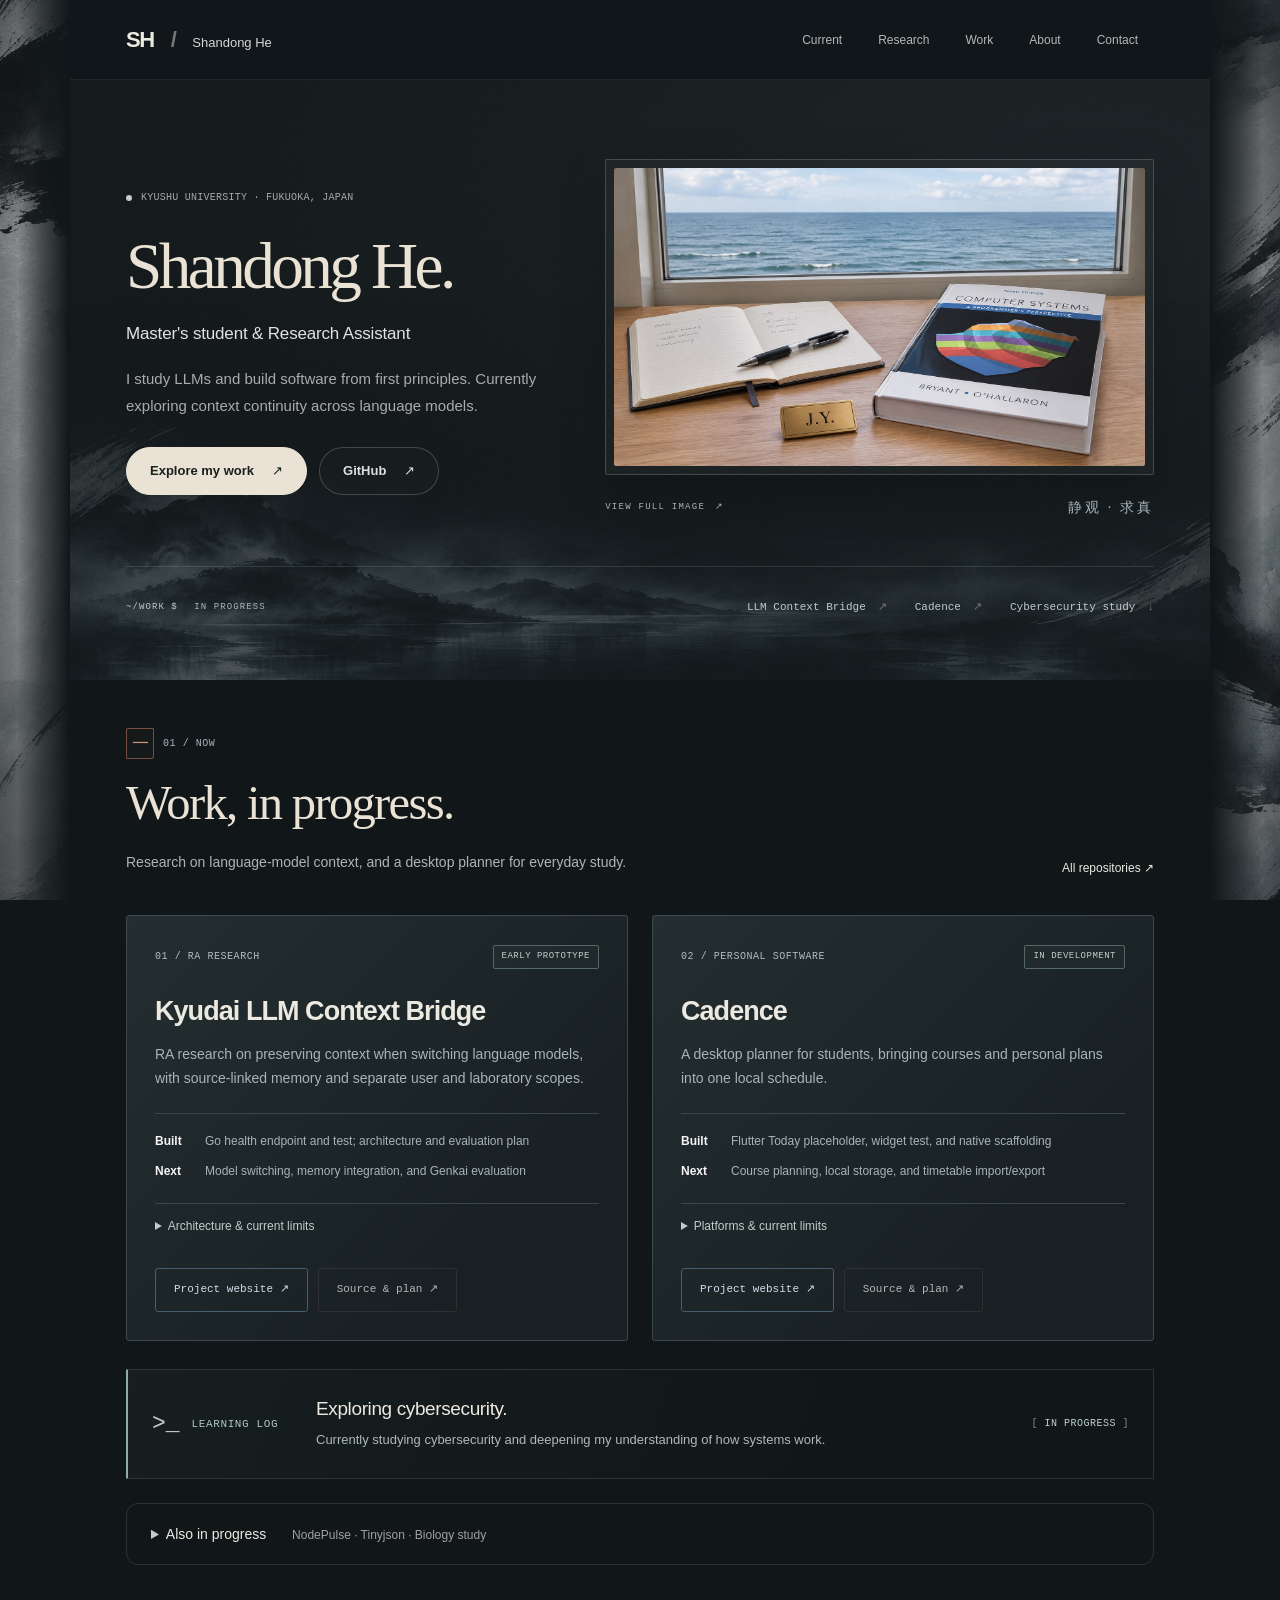
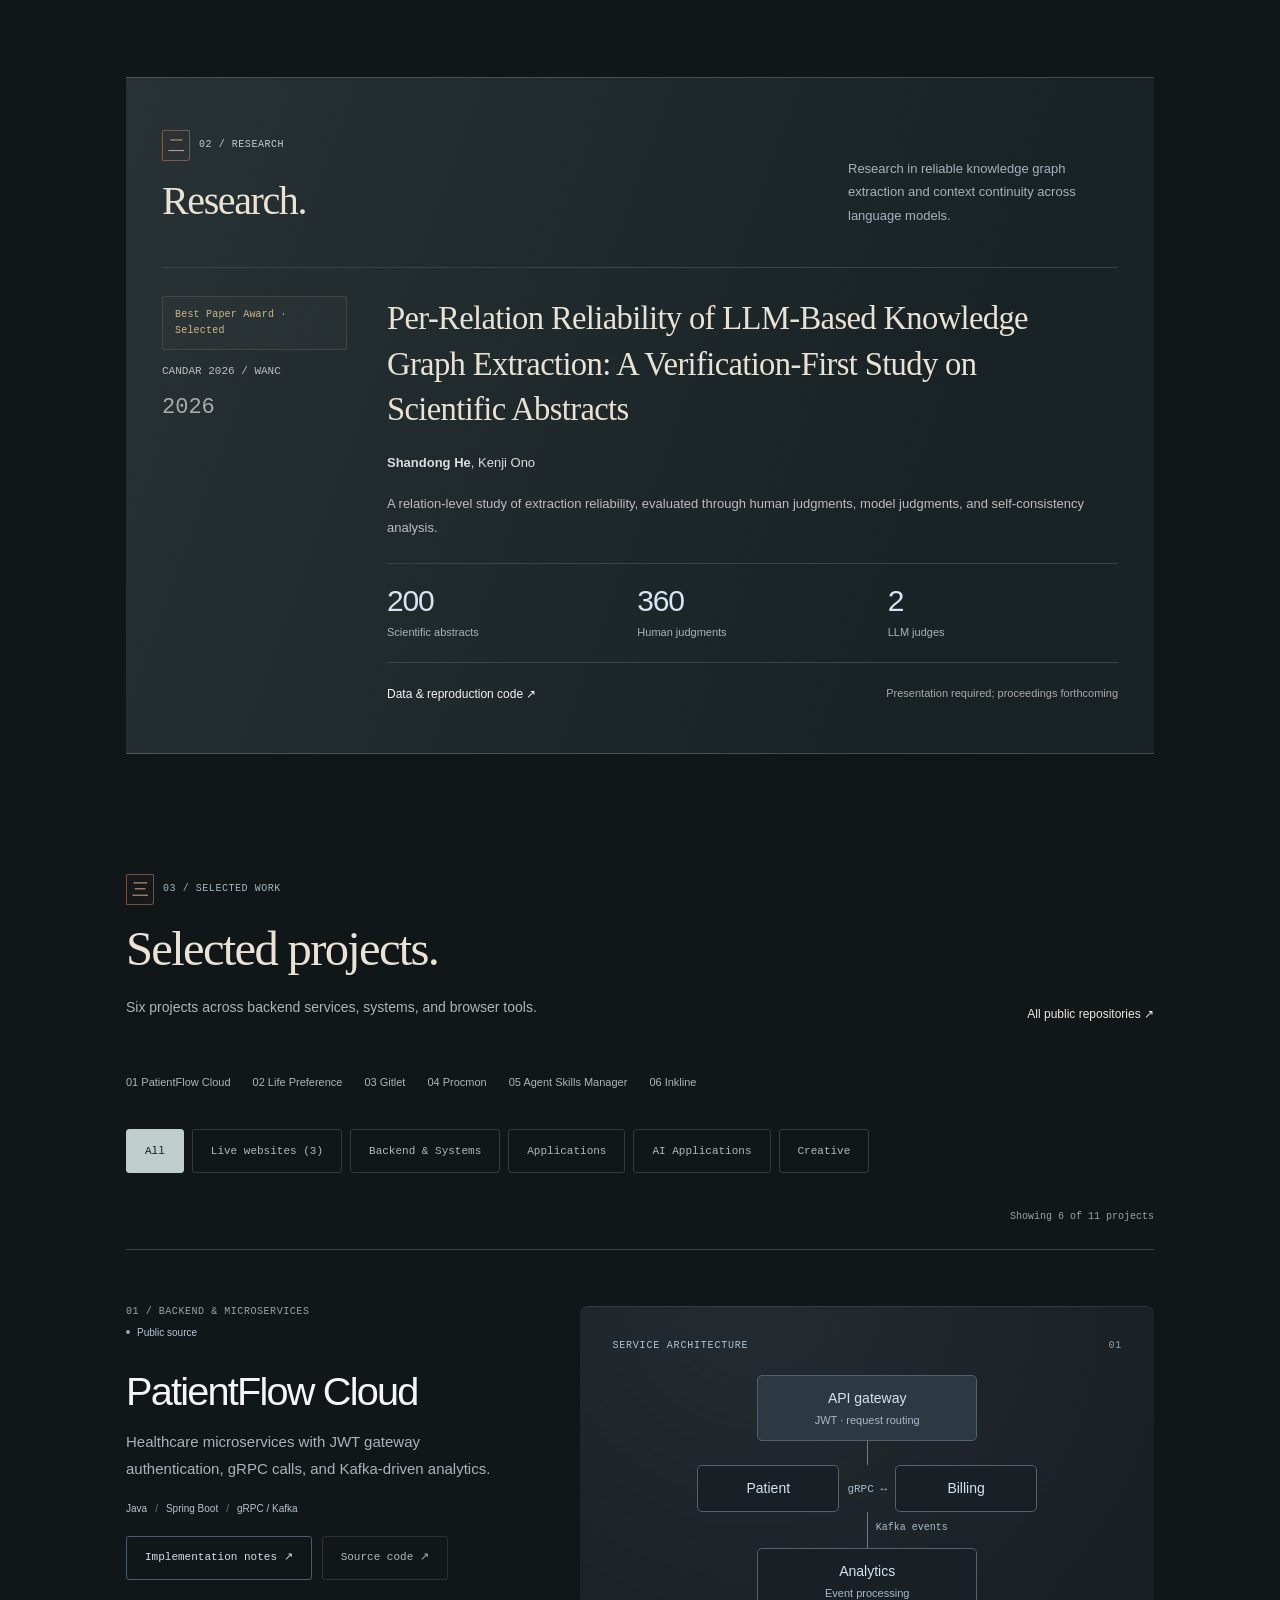
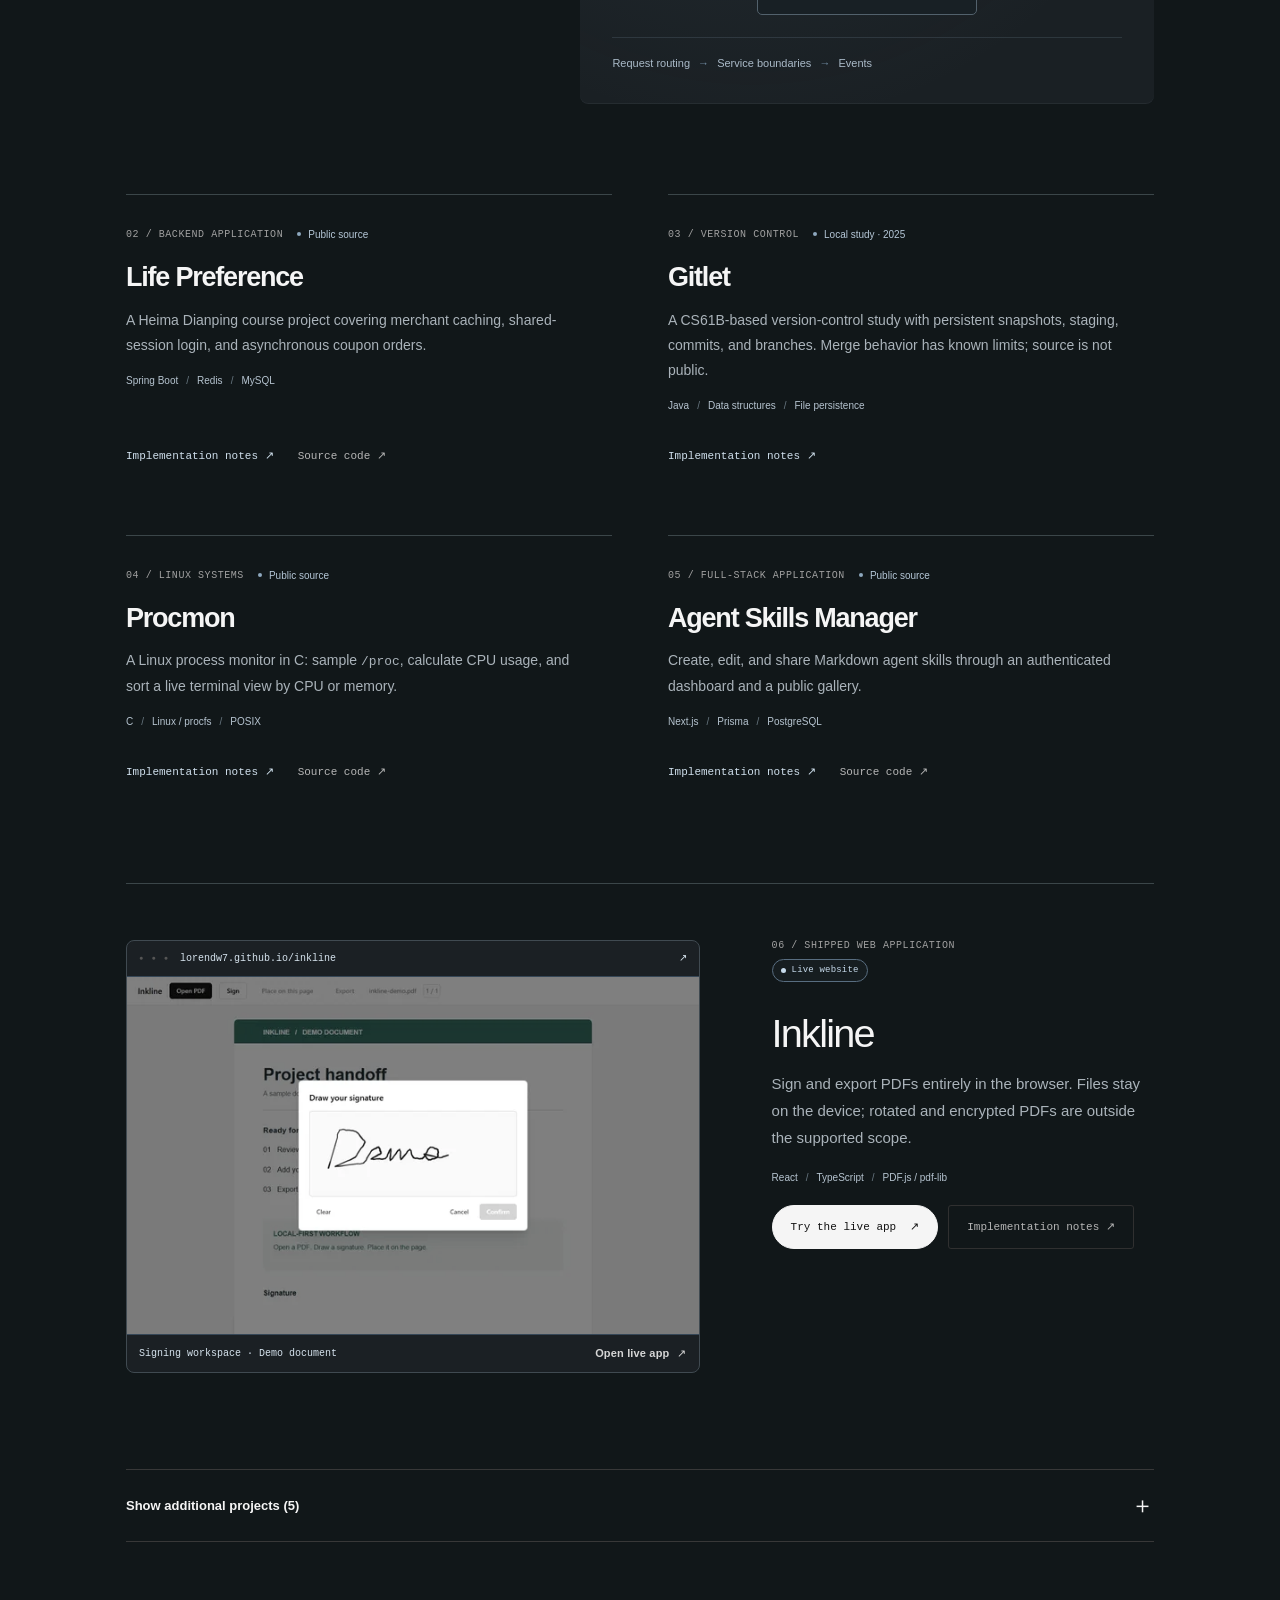
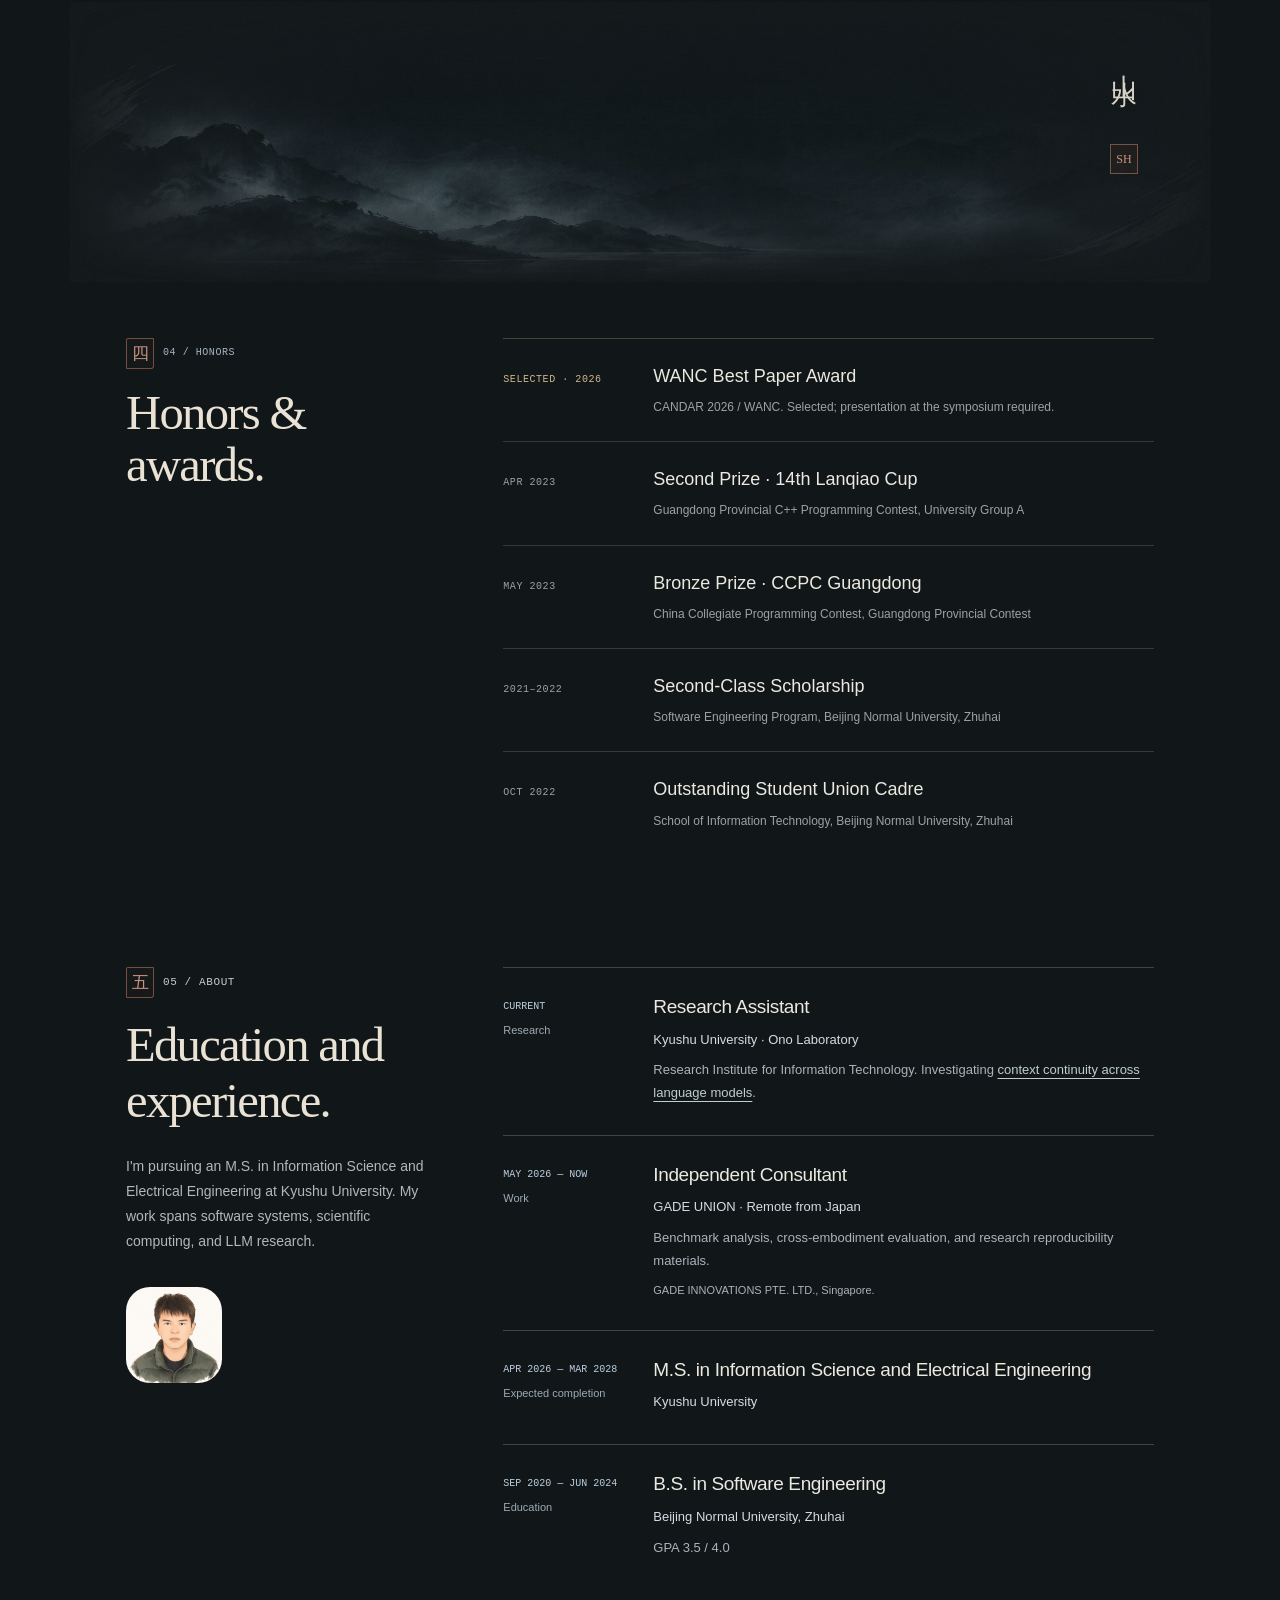
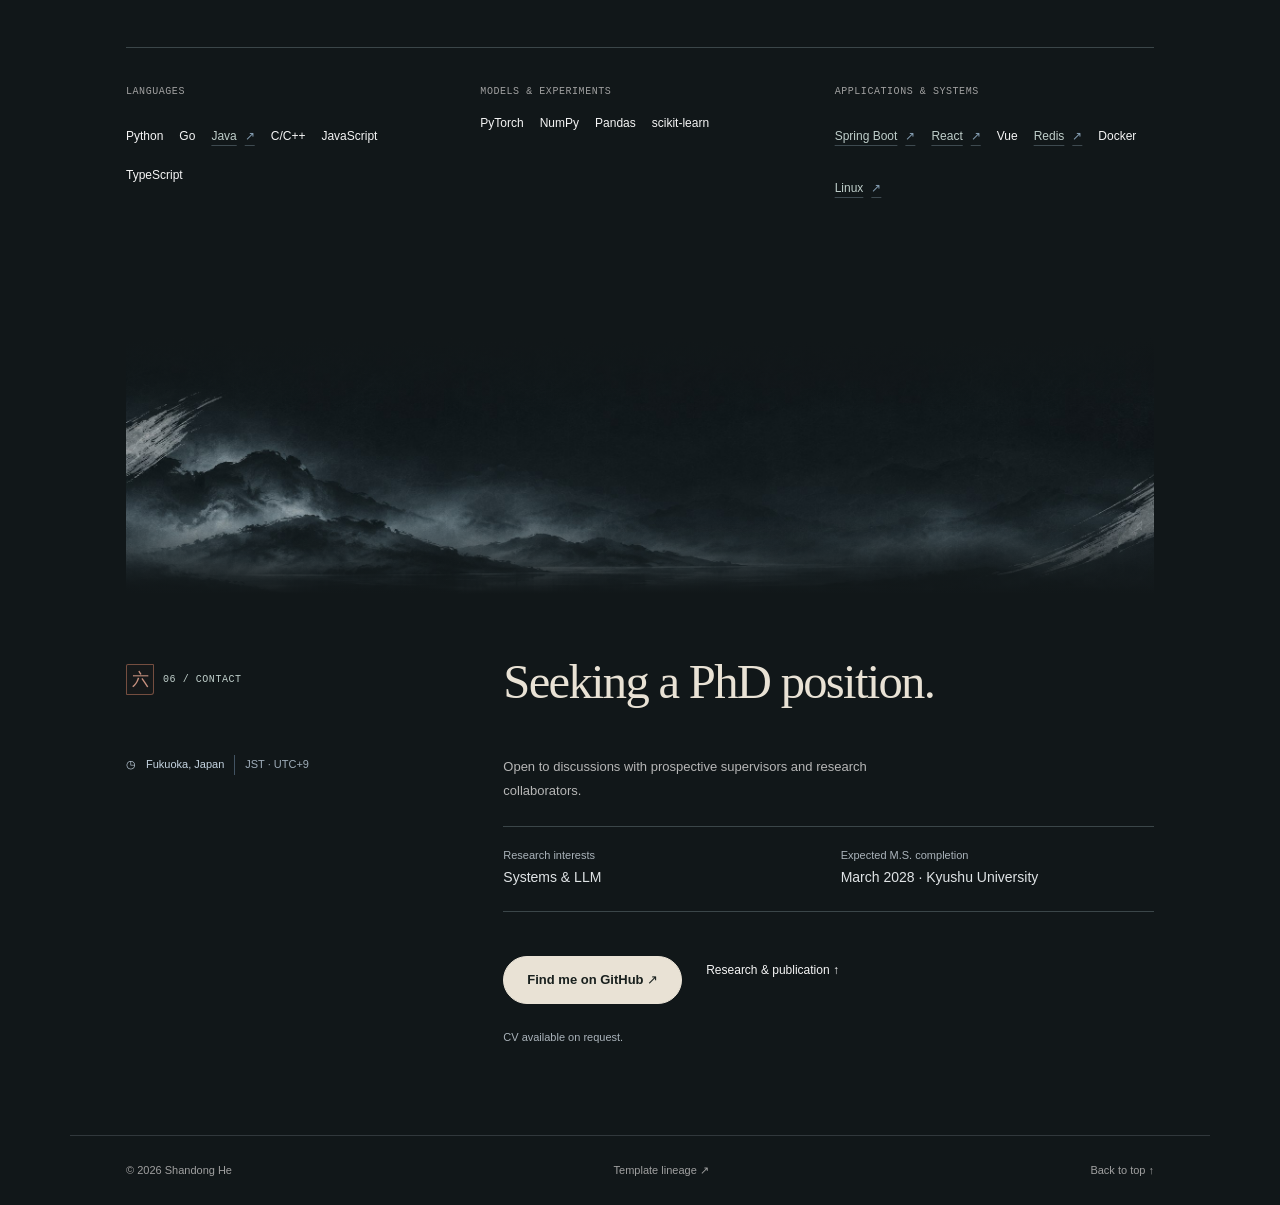
==== index.html @ 747b5f78 "Use LLM wording throughout the portfolio profile" ====
<!doctype html>
<html lang="en" data-design="ink">
<head>
<meta charset="utf-8">
<meta name="viewport" content="width=device-width,initial-scale=1">
<title>Shandong He — Systems, Software &amp; Scientific Computing</title>
<meta name="description" content="Shandong He, master's student and Research Assistant at Kyushu University, studies LLM context continuity and builds software systems.">
<meta name="theme-color" content="#111719">
<link rel="canonical" href="https://lorendw7.github.io/">
<meta property="og:type" content="website">
<meta property="og:title" content="Shandong He — Systems, Software &amp; Scientific Computing">
<meta property="og:description" content="Research Assistant at Kyushu University working on LLM context continuity, with WANC Best Paper Award-selected research and software systems projects.">
<meta property="og:url" content="https://lorendw7.github.io/">
<meta property="og:image" content="https://lorendw7.github.io/assets/hero-seaside.jpg">
<meta name="twitter:card" content="summary_large_image">
<meta name="twitter:title" content="Shandong He — Systems, Software &amp; Scientific Computing">
<meta name="twitter:description" content="Kyushu University Research Assistant: LLM research, context continuity, and systems built from first principles.">
<meta name="twitter:image" content="https://lorendw7.github.io/assets/hero-seaside.jpg">
<link rel="icon" href="assets/favicon.svg?v=monochrome-20261009" type="image/svg+xml">
<link rel="stylesheet" href="styles.css?v=20261106-cinema">
<link rel="stylesheet" href="simplefolio.css?v=20261023-award">
<link rel="stylesheet" href="ink.css?v=20261107-ink-cinema-refined">
<script src="navigation.js?v=20261106-detail" defer></script>
<script src="main.js?v=20261106-night" defer>
</script>
</head>
<body>
<div class="ink-margins" aria-hidden="true"><span class="ink-margin ink-margin--left"></span><span class="ink-margin ink-margin--right"></span></div>
<a class="skip-link" href="#main">Skip to content</a>
<header class="site-header">
<a class="wordmark" href="#home">SH<span> / </span>
<span>Shandong He</span>
</a>
<nav aria-label="Main navigation" id="navigation">
<a href="#now"><span>Current</span></a>
<a href="#research"><span>Research</span></a>
<a href="#projects"><span>Work</span></a>
<a href="#about"><span>About</span></a>
<a href="#contact"><span>Contact</span></a>
</nav>
<div class="header-actions">
<button id="menu" type="button" aria-controls="navigation" aria-expanded="false">
<span>Menu</span>
</button>
</div>
</header>
<main id="main">
<section class="hero" id="home" aria-labelledby="hero-title">
<div class="hero-copy">
<p class="eyebrow">
<span class="status-dot">
</span>
<span>Kyushu University · Fukuoka, Japan</span>
</p>
<h1 id="hero-title">
<span>Shandong</span>
<em>He.</em>
</h1>
<p class="hero-role">Master's student &amp; Research Assistant</p>
<p class="hero-intro">I study LLMs and build software from first principles. Currently exploring context continuity across language models.</p>
<div class="hero-links">
<a class="button primary cta-btn cta-btn--hero" href="#projects">
<span>Explore my work</span><span aria-hidden="true">↗</span></a>
<a class="button secondary" href="https://github.com/lorendw7" target="_blank" rel="noopener noreferrer"><span>GitHub</span><span aria-hidden="true">↗</span></a>
</div>
</div>
<figure class="hero-image">
<a class="hero-image-link" href="assets/hero-seaside.jpg" target="_blank" rel="noopener noreferrer" aria-label="View the full seaside illustration with the J.Y. nameplate (opens in a new tab)">
<picture>
<img src="assets/hero-seaside.jpg" alt="Illustrative seaside study scene with CS:APP, an open notebook, and a brass J.Y. nameplate" width="1672" height="941" fetchpriority="high">
</picture>
</a>
<figcaption class="hero-caption"><a href="assets/hero-seaside.jpg" target="_blank" rel="noopener noreferrer" aria-label="View full image (opens in a new tab)">View full image <span aria-hidden="true">↗</span></a><span lang="zh-Hans">静观 · 求真</span></figcaption>
</figure>
<div class="hero-note">
<span class="small-label"><span class="terminal-prompt" aria-hidden="true">~/work $</span> IN PROGRESS</span>
<div class="hero-current"><a href="#context-bridge">LLM Context Bridge <span aria-hidden="true">↗</span></a><a href="#cadence">Cadence <span aria-hidden="true">↗</span></a><a href="#learning-log">Cybersecurity study <span aria-hidden="true">↓</span></a></div>
</div>
</section>
<section class="section now-section" id="now" aria-labelledby="now-title">
<div class="section-heading">
<div>
<p class="eyebrow"><span class="chapter-seal" lang="zh-Hans" aria-hidden="true">一</span>01 / NOW</p>
<h2 id="now-title">Work, in progress.</h2>
<p class="section-intro">Research on language-model context, and a desktop planner for everyday study.</p>
</div>
<a class="text-link" href="https://github.com/lorendw7?tab=repositories" target="_blank" rel="noopener noreferrer"><span>All repositories ↗</span></a>
</div>
<div class="now-grid">
<article class="now-card now-card--science" id="context-bridge">
<div class="now-card__top"><span>01 / RA RESEARCH</span><span class="status-pill">EARLY PROTOTYPE</span></div>
<h3><a href="https://lorendw7.github.io/kyudai-llm-context-bridge/" target="_blank" rel="noopener noreferrer">Kyudai LLM Context Bridge</a></h3>
<p>RA research on preserving context when switching language models, with source-linked memory and separate user and laboratory scopes.</p>
<div class="now-card__facts"><span><b>Built</b> Go health endpoint and test; architecture and evaluation plan</span><span><b>Next</b> Model switching, memory integration, and Genkai evaluation</span></div>
<details class="scope-details"><summary>Architecture &amp; current limits</summary><p>Planned stack: Go, Ollama, and a Python Mem0 OSS worker. Persistence and authentication are not implemented. The website demo uses synthetic data; token savings and model quality have not been measured. This independent RA project is not an official university service.</p></details>
<div class="project-actions"><a class="project-demo" href="https://lorendw7.github.io/kyudai-llm-context-bridge/" target="_blank" rel="noopener noreferrer">Project website ↗</a><a class="project-demo secondary" href="https://github.com/lorendw7/kyudai-llm-context-bridge" target="_blank" rel="noopener noreferrer">Source &amp; plan ↗</a></div>
</article>
<article class="now-card now-card--platform" id="cadence">
<div class="now-card__top"><span>02 / PERSONAL SOFTWARE</span><span class="status-pill">IN DEVELOPMENT</span></div>
<h3><a href="https://lorendw7.github.io/Cadence/" target="_blank" rel="noopener noreferrer">Cadence</a></h3>
<p>A desktop planner for students, bringing courses and personal plans into one local schedule.</p>
<div class="now-card__facts"><span><b>Built</b> Flutter Today placeholder, widget test, and native scaffolding</span><span><b>Next</b> Course planning, local storage, and timetable import/export</span></div>
<details class="scope-details"><summary>Platforms &amp; current limits</summary><p>Planned for Windows, Linux, and macOS. Scheduling, storage, and sharing are not implemented, and no feature-complete release is available. The website presents the design and roadmap.</p></details>
<div class="project-actions"><a class="project-demo" href="https://lorendw7.github.io/Cadence/" target="_blank" rel="noopener noreferrer">Project website ↗</a><a class="project-demo secondary" href="https://github.com/lorendw7/Cadence" target="_blank" rel="noopener noreferrer">Source &amp; plan ↗</a></div>
</article>
</div>
<aside class="learning-log" id="learning-log" aria-labelledby="learning-title">
<div class="learning-log__label"><span class="terminal-prompt" aria-hidden="true">&gt;_</span><span class="small-label">LEARNING LOG</span></div>
<div><h3 id="learning-title">Exploring cybersecurity.</h3><p>Currently studying cybersecurity and deepening my understanding of how systems work.</p></div>
<span class="learning-log__status"><span aria-hidden="true">[</span> IN PROGRESS <span aria-hidden="true">]</span></span>
</aside>
<details class="workbench-more">
<summary>Also in progress <span>NodePulse · Tinyjson · Biology study</span></summary>
<div class="now-grid now-grid--secondary">
<article class="now-card now-card--systems">
<div class="now-card__top"><span>03 / DISTRIBUTED SYSTEMS</span><span class="status-pill status-pill--ready">HTTP FOUNDATION</span></div>
<h3><a href="https://github.com/lorendw7/nodepulse" target="_blank" rel="noopener noreferrer">NodePulse</a></h3>
<p>A Go heartbeat-monitor study with process startup, health checks, and infrastructure tests. Heartbeat tracking is next.</p>
<div class="now-card__facts"><span><b>Built</b> Process bootstrap and health surface</span><span><b>Next</b> Heartbeat sender, registry, and timeouts</span></div>
<a class="project-demo" href="https://github.com/lorendw7/nodepulse" target="_blank" rel="noopener noreferrer">Repository &amp; build status ↗</a>
</article>
<article class="now-card now-card--platform">
<div class="now-card__top"><span>04 / MODERN C++</span><span class="status-pill">MODEL FIRST</span></div>
<h3><a href="https://github.com/lorendw7/Tinyjson" target="_blank" rel="noopener noreferrer">Tinyjson</a></h3>
<p>A C++20 JSON study with six value types. Parsing, serialization, and broader tests remain planned.</p>
<div class="now-card__facts"><span><b>Built</b> Value types and CMake foundation</span><span><b>Next</b> Lexer, parser, serializer, tests</span></div>
<a class="project-demo" href="https://github.com/lorendw7/Tinyjson" target="_blank" rel="noopener noreferrer">Repository &amp; learning path ↗</a>
</article>
<article class="now-card now-card--science">
<div class="now-card__top"><span>05 / SCIENTIFIC LEARNING</span><span class="status-pill status-pill--ready">REPRODUCIBLE SETUP</span></div>
<h3><a href="https://github.com/lorendw7/Deep-Learning-For-Biology" target="_blank" rel="noopener noreferrer">Deep Learning for Biology</a></h3>
<p>A reproducible workspace for biology experiments, with a pinned CPU environment and notebook preparation tools.</p>
<div class="now-card__facts"><span><b>Built</b> Pinned environment and notebook tooling</span><span><b>Next</b> Run, compare, and document chapter experiments</span></div>
<a class="project-demo" href="https://github.com/lorendw7/Deep-Learning-For-Biology" target="_blank" rel="noopener noreferrer">Study repository ↗</a>
</article>
</div>
</details>
</section>
<section class="section" id="research" aria-labelledby="research-title">
<div class="section-heading">
<div>
<p class="eyebrow"><span class="chapter-seal" lang="zh-Hans" aria-hidden="true">二</span>02 / RESEARCH</p>
<h2 id="research-title">Research.</h2>
</div>
<p>Research in reliable knowledge graph extraction and <a href="#context-bridge">context continuity across language models</a>.</p>
</div>
<article class="publication">
<div class="publication-meta">
<span class="badge accepted">Best Paper Award · Selected</span>
<span>CANDAR 2026 / WANC</span>
<span class="pub-year">2026</span>
</div>
<div class="publication-body">
<h3>Per-Relation Reliability of LLM-Based Knowledge Graph Extraction: A Verification-First Study on Scientific Abstracts</h3>
<p class="authors">
<strong>Shandong He</strong>, Kenji Ono</p>
<p>A relation-level study of extraction reliability, evaluated through human judgments, model judgments, and self-consistency analysis.</p>
<dl class="research-metrics" aria-label="Study scope">
<div><dt>Scientific abstracts</dt><dd>200</dd></div>
<div><dt>Human judgments</dt><dd>360</dd></div>
<div><dt>LLM judges</dt><dd>2</dd></div>
</dl>
<div class="publication-footer">
<a class="text-link" href="https://github.com/lorendw7/not-all-relations-are-equally-reliable" target="_blank" rel="noopener noreferrer">
<span>Data &amp; reproduction code ↗</span>
</a>
<span>Presentation required; proceedings forthcoming</span>
</div>
</div>
</article>
</section>
<section class="section" id="projects" aria-labelledby="projects-title">
<div class="section-heading">
<div>
<p class="eyebrow"><span class="chapter-seal" lang="zh-Hans" aria-hidden="true">三</span>03 / SELECTED WORK</p>
<h2 id="projects-title">Selected projects.</h2>
<p class="section-intro">Six projects across backend services, systems, and browser tools.</p>
</div>
<a class="text-link" href="https://github.com/lorendw7?tab=repositories" target="_blank" rel="noopener noreferrer">
<span>All public repositories ↗</span>
</a>
</div>
<ul class="project-shortcuts" aria-label="Featured projects">
<li><a href="#patientflow">01 PatientFlow Cloud</a></li>
<li><a href="#life-preference">02 Life Preference</a></li>
<li><a href="#gitlet">03 Gitlet</a></li>
<li><a href="#procmon">04 Procmon</a></li>
<li><a href="#agent-skills">05 Agent Skills Manager</a></li>
<li><a href="#inkline">06 Inkline</a></li>
</ul>
<div class="filters" role="group" aria-label="Filter projects">
<button type="button" data-filter="all" aria-pressed="true">All</button>
<button type="button" data-filter="live" aria-pressed="false">Live websites (3)</button>
<button type="button" data-filter="systems" aria-pressed="false">Backend &amp; Systems</button>
<button type="button" data-filter="apps" aria-pressed="false">Applications</button>
<button type="button" data-filter="ai" aria-pressed="false">AI Applications</button>
<button type="button" data-filter="creative" aria-pressed="false">Creative</button>
</div>
<p id="project-count" aria-live="polite">Showing 6 of 11 projects</p>
<div class="project-grid featured-grid">
<article class="project-card systems-card project-spotlight" data-category="systems" id="patientflow">
<div class="project-top"><span>01 / BACKEND &amp; MICROSERVICES</span><span class="source-badge">Public source</span></div>
<h3><a class="project-link" href="https://github.com/lorendw7/PatientFlow-Cloud" target="_blank" rel="noopener noreferrer">PatientFlow Cloud</a></h3>
<p>Healthcare microservices with JWT gateway authentication, gRPC calls, and Kafka-driven analytics.</p>
<div class="tags"><span>Java</span><span>Spring Boot</span><span>gRPC / Kafka</span></div>
<figure class="project-mark project-visual visual--services" role="img" aria-label="PatientFlow service architecture: an authenticated API gateway, patient and billing services communicating through gRPC, and Kafka events consumed by analytics.">
<div class="visual-caption"><span>SERVICE ARCHITECTURE</span><span>01</span></div>
<div class="service-map" aria-hidden="true">
<div class="visual-node service-gateway"><span>API gateway</span><small>JWT · request routing</small></div>
<div class="visual-connector"></div>
<div class="service-pair"><div class="visual-node">Patient</div><span class="service-protocol">gRPC ↔</span><div class="visual-node">Billing</div></div>
<div class="visual-connector"><span>Kafka events</span></div>
<div class="visual-node service-analytics"><span>Analytics</span><small>Event processing</small></div>
</div>
<figcaption>Request routing <span>→</span> Service boundaries <span>→</span> Events</figcaption>
</figure>
<div class="project-actions"><a class="project-demo" href="project-notes.html#patientflow"><span>Implementation notes ↗</span></a><a class="project-demo secondary" href="https://github.com/lorendw7/PatientFlow-Cloud" target="_blank" rel="noopener noreferrer">Source code ↗</a></div>
</article>
<article class="project-card systems-card" data-category="systems" id="life-preference">
<div class="project-top"><span>02 / BACKEND APPLICATION</span><span class="source-badge">Public source</span></div>
<h3><a class="project-link" href="https://github.com/lorendw7/Life-Preference" target="_blank" rel="noopener noreferrer">Life Preference</a></h3>
<p>A Heima Dianping course project covering merchant caching, shared-session login, and asynchronous coupon orders.</p>
<div class="tags"><span>Spring Boot</span><span>Redis</span><span>MySQL</span></div>
<figure class="project-mark project-visual visual--orders" role="img" aria-label="Life Preference coupon order flow: validate purchases with Lua, queue orders through Redis Streams, then create orders using a Redisson lock and MySQL transaction.">
<div class="visual-caption"><span>COUPON ORDER FLOW</span><span>02</span></div>
<ol class="order-path" aria-hidden="true">
<li><span class="order-step">01</span><div><strong>Validate</strong><small>Lua purchase validation</small></div><span class="order-kind">REQUEST</span></li>
<li><span class="order-step">02</span><div><strong>Queue</strong><small>Redis Streams</small></div><span class="order-kind">ASYNC</span></li>
<li><span class="order-step">03</span><div><strong>Persist</strong><small>Redisson lock · MySQL</small></div><span class="order-kind">WORKER</span></li>
</ol>
<figcaption>Validation at entry. Order creation in the worker.</figcaption>
</figure>
<div class="project-actions"><a class="project-demo" href="project-notes.html#life-preference"><span>Implementation notes ↗</span></a><a class="project-demo secondary" href="https://github.com/lorendw7/Life-Preference" target="_blank" rel="noopener noreferrer">Source code ↗</a></div>
</article>
<article class="project-card systems-card" data-category="systems" id="gitlet">
<div class="project-top"><span>03 / VERSION CONTROL</span><span class="source-badge">Local study · 2025</span></div>
<h3><a class="project-link" href="project-notes.html#gitlet">Gitlet</a></h3>
<p>A CS61B-based version-control study with persistent snapshots, staging, commits, and branches. Merge behavior has known limits; source is not public.</p>
<div class="tags"><span>Java</span><span>Data structures</span><span>File persistence</span></div>
<figure class="project-mark project-visual visual--git" role="img" aria-label="Gitlet concept diagram: a commit history with a diverging branch, backed by staging, SHA-1 blobs, and persisted commit objects. The diagram does not depict a merge.">
<div class="visual-caption"><span>COMMIT GRAPH</span><span>03</span></div>
<div class="commit-map" aria-hidden="true">
<svg viewBox="0 0 360 150" fill="none" focusable="false">
<path class="commit-track" d="M28 48H332"/><path class="commit-branch" d="M114 48C154 48 139 112 185 112H300"/>
<g class="commit-points"><circle cx="28" cy="48" r="7"/><circle cx="114" cy="48" r="7"/><circle cx="224" cy="48" r="7"/><circle cx="332" cy="48" r="7"/><circle cx="185" cy="112" r="7"/><circle cx="300" cy="112" r="7"/></g>
<text x="28" y="22">main</text><text x="228" y="142">branch</text>
</svg>
<div class="object-store"><span><i>01</i>Stage</span><span><i>02</i>Blob</span><span><i>03</i>Commit</span></div>
</div>
<figcaption>Persistent snapshots <span>·</span> SHA-1 object storage</figcaption>
</figure>
<div class="project-actions"><a class="project-demo" href="project-notes.html#gitlet"><span>Implementation notes ↗</span></a></div>
</article>
<article class="project-card systems-card" data-category="systems" id="procmon">
<div class="project-top"><span>04 / LINUX SYSTEMS</span><span class="source-badge">Public source</span></div>
<h3><a class="project-link" href="https://github.com/lorendw7/Procmon" target="_blank" rel="noopener noreferrer">Procmon</a></h3>
<p>A Linux process monitor in C: sample <code>/proc</code>, calculate CPU usage, and sort a live terminal view by CPU or memory.</p>
<div class="tags"><span>C</span><span>Linux / procfs</span><span>POSIX</span></div>
<figure class="project-mark project-visual visual--procmon" role="img" aria-label="Procmon sampling model: read Linux procfs counters at two points in time, calculate CPU usage from the difference, and show CPU, resident memory, and user information.">
<div class="visual-caption"><span>LINUX / PROCESS SAMPLING</span><span>04</span></div>
<div class="sampling-model" aria-hidden="true">
<div class="proc-source"><span>READ</span><code>/proc/&lt;pid&gt;/stat<br>/proc/&lt;pid&gt;/status</code></div>
<div class="sample-pair"><span><b>t₀</b><small>First snapshot</small></span><div class="sample-delta">Δ CPU<span>→</span></div><span><b>t₁</b><small>Next snapshot</small></span></div>
<div class="sample-output"><span>CPU</span><span>RSS</span><span>USER</span></div>
</div>
<figcaption>Live refresh <span>·</span> One-shot output</figcaption>
</figure>
<div class="project-actions"><a class="project-demo" href="project-notes.html#procmon"><span>Implementation notes ↗</span></a><a class="project-demo secondary" href="https://github.com/lorendw7/Procmon" target="_blank" rel="noopener noreferrer">Source code ↗</a></div>
</article>
<article class="project-card apps-card" data-category="apps" id="agent-skills">
<div class="project-top"><span>05 / FULL-STACK APPLICATION</span><span class="source-badge">Public source</span></div>
<h3><a class="project-link" href="https://github.com/lorendw7/Agent-Skills-Manager" target="_blank" rel="noopener noreferrer">Agent Skills Manager</a></h3>
<p>Create, edit, and share Markdown agent skills through an authenticated dashboard and a public gallery.</p>
<div class="tags"><span>Next.js</span><span>Prisma</span><span>PostgreSQL</span></div>
<figure class="project-mark project-visual visual--skills" role="img" aria-label="Agent Skills Manager: Markdown skill documents move from authenticated editing to a public gallery, with Prisma and PostgreSQL persistence.">
<div class="visual-caption"><span>SKILL PUBLISHING</span><span>05</span></div>
<div class="skill-model" aria-hidden="true">
<div class="skill-document"><span class="document-format">.md</span><strong>Markdown skill</strong><span class="document-rule"></span><span class="document-rule"></span><span class="document-rule"></span></div>
<div class="skill-destinations"><span>Authenticated editor</span><i>→</i><span>Public gallery</span></div>
</div>
<figcaption>Prisma <span>/</span> PostgreSQL</figcaption>
</figure>
<div class="project-actions"><a class="project-demo" href="project-notes.html#agent-skills"><span>Implementation notes ↗</span></a><a class="project-demo secondary" href="https://github.com/lorendw7/Agent-Skills-Manager" target="_blank" rel="noopener noreferrer">Source code ↗</a></div>
</article>
<article class="project-card apps-card project-spotlight project-spotlight--reverse" data-category="apps" data-live id="inkline">
<div class="project-top"><span>06 / SHIPPED WEB APPLICATION</span><span class="live-badge">Live website</span></div>
<h3><a class="project-link" href="https://lorendw7.github.io/inkline/" target="_blank" rel="noopener noreferrer" aria-label="Inkline live app (opens in a new tab)">Inkline</a></h3>
<p>Sign and export PDFs entirely in the browser. Files stay on the device; rotated and encrypted PDFs are outside the supported scope.</p>
<div class="tags"><span>React</span><span>TypeScript</span><span>PDF.js / pdf-lib</span></div>
<a class="project-mark live-preview website-preview" href="https://lorendw7.github.io/inkline/" target="_blank" rel="noopener noreferrer" aria-label="Open Inkline website (opens in a new tab)">
<span class="preview-address"><span class="preview-dots" aria-hidden="true">● ● ●</span><span>lorendw7.github.io/inkline</span><span aria-hidden="true">↗</span></span>
<img src="assets/projects/inkline-1280.webp" srcset="assets/projects/inkline-640.webp 640w, assets/projects/inkline-1280.webp 1280w" sizes="(max-width:650px) calc(100vw - 48px), (max-width:1000px) 50vw, 600px" width="1280" height="800" loading="lazy" decoding="async" alt="Inkline signature dialog with a handwritten Demo signature over a sample PDF.">
<span class="preview-caption"><span>Signing workspace · Demo document</span><span class="preview-cta">Open live app <span aria-hidden="true">↗</span></span></span>
</a>
<div class="project-actions"><a class="project-demo live-cta" href="https://lorendw7.github.io/inkline/" target="_blank" rel="noopener noreferrer" aria-label="Try Inkline (opens in a new tab)"><span>Try the live app</span><span class="link-arrow" aria-hidden="true">↗</span></a><a class="project-demo secondary" href="project-notes.html#inkline"><span>Implementation notes ↗</span></a></div>
</article>
</div>
<details class="more-projects" id="more-projects">
<summary><span>More projects (5)</span><span aria-hidden="true">＋</span></summary>
<div class="project-grid archive-grid">
<article class="project-card systems-card" data-category="systems">
<div class="project-top"><span>07 / STORAGE ENGINE STUDY</span><span>↗</span></div>
<h3><a class="project-link" href="https://github.com/lorendw7/MiniKV" target="_blank" rel="noopener noreferrer">MiniKV</a></h3>
<p>A C++20 storage study with CMake and ownership exercises. WAL, memtables, SSTables, and compaction remain planned.</p>
<div class="tags"><span>C++20</span><span>CMake</span><span>Storage systems</span></div>
</article>
<article class="project-card ai-card" data-category="ai">
<div class="project-top"><span>08 / LANGUAGE MODEL</span><span>↗</span></div>
<h3><a class="project-link" href="https://github.com/lorendw7/LLM-Forge" target="_blank" rel="noopener noreferrer">LLM Forge</a></h3>
<p>A study of Transformers, data pipelines, pretraining, and fine-tuning, following Build a Large Language Model (From Scratch).</p>
<div class="tags"><span>Python</span><span>PyTorch</span><span>Transformer</span></div>
</article>
<article class="project-card ai-card" data-category="ai">
<div class="project-top"><span>09 / AI APPLICATION</span><span>↗</span></div>
<h3><a class="project-link" href="https://github.com/lorendw7/Goat-Notes" target="_blank" rel="noopener noreferrer">Goat Notes</a></h3>
<p>Persistent notes with account authentication and DeepSeek-powered questions and answers grounded in those notes.</p>
<div class="tags"><span>Next.js</span><span>Supabase</span><span>DeepSeek</span></div>
</article>
<article class="project-card creative-card" data-category="creative" data-live id="starry-eyes">
<div class="project-top"><span>10 / CREATIVE CODING</span><span class="live-badge">Live website</span></div>
<h3><a class="project-link" href="https://starry-eyes.vercel.app/" target="_blank" rel="noopener noreferrer" aria-label="Starry-Eyes live website (opens in a new tab)">Starry-Eyes</a></h3>
<p>Interactive 3D artwork with an audio-reactive starfield and cinematic camera movement. Recipient access is required.</p>
<div class="tags"><span>Three.js</span><span>WebGL</span><span>Web Audio</span></div>
<a class="project-mark live-preview website-preview" href="https://starry-eyes.vercel.app/" target="_blank" rel="noopener noreferrer" aria-label="Open Starry-Eyes website (opens in a new tab)">
<span class="preview-address"><span class="preview-dots" aria-hidden="true">● ● ●</span><span>starry-eyes.vercel.app</span><span aria-hidden="true">↗</span></span>
<img src="assets/projects/starry-eyes-1280.webp?v=20261015-art" srcset="assets/projects/starry-eyes-640.webp?v=20261015-art 640w, assets/projects/starry-eyes-1280.webp?v=20261015-art 1280w" sizes="(max-width:650px) calc(100vw - 48px), (max-width:1000px) 50vw, 600px" width="1280" height="800" loading="lazy" decoding="async" alt="Starry-Eyes rendered artwork: a luminous painted eye floating among stars, with vertical calligraphy.">
<span class="preview-caption"><span>Rendered starfield · Access required</span><span class="preview-cta">Visit website <span aria-hidden="true">↗</span></span></span>
</a>
<div class="project-actions"><a class="project-demo live-cta" href="https://starry-eyes.vercel.app/" target="_blank" rel="noopener noreferrer" aria-label="Explore Starry-Eyes (opens in a new tab)"><span>Open live website</span><span class="link-arrow" aria-hidden="true">↗</span></a></div>
</article>
<article class="project-card creative-card" data-category="creative" data-live id="balloonshooter">
<div class="project-top"><span>11 / GAME DEVELOPMENT</span><span>IN DEVELOPMENT</span></div>
<h3><a class="project-link" href="https://lorendw7.github.io/BalloonBarrage/en/" target="_blank" rel="noopener noreferrer" aria-label="BalloonBarrage project website (opens in a new tab)">BalloonShooter / BalloonBarrage</a></h3>
<p>A Unity / C# rhythm-shooter prototype with aiming, scoring, and audiovisual feedback. Rhythm judgement is in progress; no public Windows demo is available.</p>
<div class="tags"><span>Unity</span><span>C#</span><span>Input System</span></div>
<a class="project-mark live-preview website-preview" href="https://lorendw7.github.io/BalloonBarrage/en/" target="_blank" rel="noopener noreferrer" aria-label="Open BalloonBarrage website (opens in a new tab)">
<span class="preview-address"><span class="preview-dots" aria-hidden="true">● ● ●</span><span>lorendw7.github.io/BalloonBarrage</span><span aria-hidden="true">↗</span></span>
<img src="assets/projects/balloonbarrage-1280.webp" srcset="assets/projects/balloonbarrage-640.webp 640w, assets/projects/balloonbarrage-1280.webp 1280w" sizes="(max-width:650px) calc(100vw - 48px), (max-width:1000px) 50vw, 600px" width="1280" height="800" loading="lazy" decoding="async" alt="BalloonBarrage English homepage with colorful balloons and a painted studio.">
<span class="preview-caption"><span>Project website · In development</span><span class="preview-cta">Visit website <span aria-hidden="true">↗</span></span></span>
</a>
<div class="project-actions"><a class="project-demo live-cta" href="https://lorendw7.github.io/BalloonBarrage/en/" target="_blank" rel="noopener noreferrer" aria-label="Visit the BalloonBarrage project website (opens in a new tab)"><span>Visit project website</span><span class="link-arrow" aria-hidden="true">↗</span></a><a class="project-demo secondary" href="https://github.com/lorendw7/BalloonBarrage" target="_blank" rel="noopener noreferrer">Source code ↗</a></div>
</article>
</div>
</details>
</section>

<div class="ink-interlude" aria-hidden="true"><span class="landscape-title" lang="zh-Hans">山水</span><span class="landscape-seal">SH</span></div>
<section class="section" id="awards" aria-labelledby="awards-title">
<div class="section-heading">
<div>
<p class="eyebrow"><span class="chapter-seal" lang="zh-Hans" aria-hidden="true">四</span>04 / HONORS</p>
<h2 id="awards-title">Honors &amp; awards.</h2>
</div>
</div>
<div class="awards-grid">
<article class="award-card award-card--featured"><span class="small-label">SELECTED · 2026</span><h3>WANC Best Paper Award</h3><p>CANDAR 2026 / WANC. Selected; presentation at the symposium required.</p></article>
<article class="award-card"><span class="small-label">APR 2023</span><h3>Second Prize · 14th Lanqiao Cup</h3><p>Guangdong Provincial C++ Programming Contest, University Group A</p></article>
<article class="award-card"><span class="small-label">MAY 2023</span><h3>Bronze Prize · CCPC Guangdong</h3><p>China Collegiate Programming Contest, Guangdong Provincial Contest</p></article>
<article class="award-card"><span class="small-label">2021–2022</span><h3>Second-Class Scholarship</h3><p>Software Engineering Program, Beijing Normal University, Zhuhai</p></article>
<article class="award-card"><span class="small-label">OCT 2022</span><h3>Outstanding Student Union Cadre</h3><p>School of Information Technology, Beijing Normal University, Zhuhai</p></article>
</div>
</section>
<section class="section about-section" id="about" aria-labelledby="about-title">
<div class="about-intro">
<p class="eyebrow"><span class="chapter-seal" lang="zh-Hans" aria-hidden="true">五</span>05 / ABOUT</p>
<h2 id="about-title">Education and experience.</h2>
<p>I&#x27;m pursuing an M.S. in Information Science and Electrical Engineering at Kyushu University. My work spans software systems, scientific computing, and LLM research.</p>
<img class="portrait" src="assets/cv.png" alt="Illustrated portrait of Shandong He" width="96" height="96" loading="lazy">
</div>
<ol class="experience-list" aria-label="Work and education timeline">
<li>
<div class="experience-date">CURRENT<span>Research</span></div>
<div class="experience-entry">
<h3>Research Assistant</h3>
<p class="experience-place">Kyushu University · Ono Laboratory</p>
<p>Research Institute for Information Technology. Investigating <a href="#context-bridge">context continuity across language models</a>.</p>
</div>
</li>
<li>
<div class="experience-date"><time datetime="2026-05">MAY 2026</time> — NOW<span>Work</span></div>
<div class="experience-entry">
<h3>Independent Consultant</h3>
<p class="experience-place">GADE UNION · Remote from Japan</p>
<p>Benchmark analysis, cross-embodiment evaluation, and research reproducibility materials.</p>
<p class="experience-note">GADE INNOVATIONS PTE. LTD., Singapore.</p>
</div>
</li>
<li>
<div class="experience-date"><time datetime="2026-04">APR 2026</time> — <time datetime="2028-03">MAR 2028</time><span>Expected completion</span></div>
<div class="experience-entry">
<h3>M.S. in Information Science and Electrical Engineering</h3>
<p class="experience-place">Kyushu University</p>
</div>
</li>
<li>
<div class="experience-date"><time datetime="2020-09">SEP 2020</time> — <time datetime="2024-06">JUN 2024</time><span>Education</span></div>
<div class="experience-entry">
<h3>B.S. in Software Engineering</h3>
<p class="experience-place">Beijing Normal University, Zhuhai</p>
<p>GPA 3.5 / 4.0</p>
</div>
</li>
</ol>
</section>
<section class="skills-section" aria-label="Technical skills">
<div>
<span class=small-label>LANGUAGES</span>
<ul class="skill-list"><li>Python</li><li>Go</li><li><a href="#patientflow">Java<span aria-hidden="true"> ↗</span></a></li><li>C/C++</li><li>JavaScript</li><li>TypeScript</li></ul>
</div>
<div>
<span class=small-label>MODELS &amp; EXPERIMENTS</span>
<ul class="skill-list"><li>PyTorch</li><li>NumPy</li><li>Pandas</li><li>scikit-learn</li></ul>
</div>
<div>
<span class=small-label>APPLICATIONS &amp; SYSTEMS</span>
<ul class="skill-list"><li><a href="#patientflow">Spring Boot<span aria-hidden="true"> ↗</span></a></li><li><a href="#inkline">React<span aria-hidden="true"> ↗</span></a></li><li>Vue</li><li><a href="#life-preference">Redis<span aria-hidden="true"> ↗</span></a></li><li>Docker</li><li><a href="#procmon">Linux<span aria-hidden="true"> ↗</span></a></li></ul>
</div>
</section>
<section class="contact-section" id="contact">
<figure class="contact-frame" aria-hidden="true"><img src="assets/ink-nocturne-landscape.jpg" alt="" width="2172" height="724" loading="lazy" decoding="async"></figure>
<p class="eyebrow"><span class="chapter-seal" lang="zh-Hans" aria-hidden="true">六</span>06 / CONTACT</p>
<h2>Seeking a PhD position.</h2>
<p class="contact-location"><span aria-hidden="true">◷</span> Fukuoka, Japan <span class="contact-timezone">JST · UTC+9</span></p>
<div class="contact-details">
<p>Open to discussions with prospective supervisors and research collaborators.</p>
<dl class="phd-facts">
<div><dt>Research interests</dt><dd>Systems &amp; LLM</dd></div>
<div><dt>Expected M.S. completion</dt><dd>March 2028 · Kyushu University</dd></div>
</dl>
<div class="contact-actions">
<a class="button primary" href="https://github.com/lorendw7" target="_blank" rel="noopener noreferrer">
<span>Find me on GitHub ↗</span>
</a>
<a class="text-link" href="#research">Research &amp; publication ↑</a>
</div>
<p class="contact-note">CV available on request.</p>
</div>
</section>
</main>
<footer>
<span>© <span id="year">2026</span> Shandong He</span>
<a href="https://github.com/cobiwave/simplefolio" target="_blank" rel="noopener noreferrer">Template lineage ↗</a>
<a href="#home">
<span>Back to top ↑</span>
</a>
</footer>
</body>
</html>
---- styles.css ----
@charset "UTF-8";
:root {
  --paper:#f6f3ed;
  --ink:#242923;
  --muted:#62665e;
  --line:#dcded3;
  --accent:#77603c;
  --green:#315c4a;
  --white:#fffdfa;
  --max:1240px;
  font-family:Inter,"Segoe UI","PingFang SC","Microsoft YaHei",sans-serif;
  color:var(--ink);
  background:var(--paper);
  font-synthesis:none
}
* {
  box-sizing:border-box
}
body {
  margin:0
}
html {
  scroll-behavior:smooth;
  scroll-padding-top:90px
}
a {
  color:inherit;
  text-decoration:none
}
button {
  font:inherit;
  color:inherit;
  cursor:pointer
}
a,button {
  -webkit-tap-highlight-color:transparent
}
button:focus-visible,a:focus-visible {
  outline:3px solid #996c28;
  outline-offset:5px
}
img {
  display:block;
  max-width:100%
}
p {
  line-height:1.75
}
h1,h2,h3,p,figure {
  margin:0
}
h1,h2 {
  font-family:Georgia,"Times New Roman","Songti SC",serif;
  font-weight:400
}
h3 {
  font-weight:550;
  line-height:1.4
}
::selection {
  background:#dfd3b8
}
.site-header {
  max-width:var(--max);
  margin:auto;
  position:sticky;
  top:0;
  z-index:20;
  background:rgba(246,243,237,.95);
  backdrop-filter:blur(14px);
  height:92px;
  display:flex;
  align-items:center;
  justify-content:space-between;
  padding:0 36px;
  border-bottom:1px solid var(--line);
  gap:24px
}
.site-header.is-scrolled {
  box-shadow:0 8px 22px -20px #24292399
}
.wordmark {
  font-weight:650;
  letter-spacing:-.03em;
  white-space:nowrap
}
.wordmark>span:first-child {
  color:#9c9b8d;
  padding:0 9px
}
.wordmark>span:last-child {
  font-weight:450;
  font-size:14px;
  letter-spacing:0
}
nav {
  display:flex;
  gap:30px;
  font-size:13px
}
nav a {
  padding:10px 0;
  color:var(--muted)
}
nav a:hover,nav a[aria-current] {
  color:var(--ink);
  text-decoration:underline;
  text-underline-offset:7px
}
.header-actions {
  display:flex;
  gap:12px
}
.header-actions button {
  border:1px solid var(--line);
  background:transparent;
  padding:8px 12px;
  font-size:12px;
  border-radius:4px
}
.header-actions button:hover,.filters button:hover:not([aria-pressed=true]) {
  border-color:var(--accent);
  background:#ebe7dd
}
#menu {
  display:none
}
main,footer {
  max-width:var(--max);
  margin:auto
}
.hero {
  position:relative;
  display:grid;
  grid-template-columns:1.08fr 1fr;
  gap:54px;
  padding:66px 36px 54px;
  align-items:center;
  min-height:665px
}
.eyebrow,.small-label {
  font-size:10px;
  letter-spacing:.16em;
  font-weight:600;
  text-transform:uppercase
}
.eyebrow {
  display:flex;
  gap:9px;
  align-items:center;
  color:var(--muted);
  margin-bottom:28px
}
.status-dot {
  width:6px;
  height:6px;
  border-radius:50%;
  background:var(--green)
}
h1 {
  font-size:clamp(40px,4.35vw,62px);
  line-height:1.13;
  letter-spacing:-.052em
}
h1 em {
  color:var(--accent);
  font-weight:400
}
.hero-intro {
  font-size:15px;
  max-width:465px;
  color:var(--muted);
  margin-top:26px
}
.hero-links {
  display:flex;
  flex-wrap:wrap;
  align-items:center;
  gap:26px;
  margin-top:30px
}
.button {
  display:inline-flex;
  align-items:center;
  justify-content:center;
  gap:20px;
  padding:14px 20px;
  font-size:12px;
  font-weight:600;
  border-radius:3px
}
.primary {
  background:var(--ink);
  color:var(--white)
}
.primary:hover {
  background:var(--green)
}
.text-link {
  font-size:12px;
  font-weight:600;
  text-underline-offset:5px
}
.text-link:hover {
  text-decoration:underline
}
.hero-note {
  margin-top:44px;
  padding-top:20px;
  border-top:1px solid var(--line);
  display:flex;
  flex-direction:column;
  gap:8px;
  font-size:12px;
  color:var(--muted)
}
.hero-note .small-label {
  font-size:9px
}
.hero-image {
  position:relative;
  height:506px;
  overflow:hidden;
  border-radius:170px 170px 4px 4px
}
.hero-image picture,.hero-image img {
  width:100%;
  height:100%;
  object-fit:cover
}
.hero-image img {
  object-position:53% center
}
.hero-image:after {
  content:"";
  position:absolute;
  inset:60% 0 0;
  background:linear-gradient(transparent,#111b1bd9);
  pointer-events:none
}
.focus-strip {
  margin:0 36px;
  border-top:1px solid var(--line);
  border-bottom:1px solid var(--line);
  padding:24px 0;
  display:flex;
  align-items:center;
  justify-content:space-between;
  font-size:13px;
  color:var(--muted)
}
.focus-strip [aria-hidden] {
  color:#9a875f;
  font-size:17px
}
.award-update {
  margin:44px 36px 0;
  padding:34px 38px;
  display:grid;
  grid-template-columns:minmax(170px,.62fr) minmax(0,1.7fr);
  gap:46px;
  border:1px solid #b9c5bc;
  background:linear-gradient(135deg,#edf2ed 0%,#f7f6f0 58%,#efe8d8 100%);
  box-shadow:10px 10px 0 #e4e5df
}
.award-update__meta {
  display:flex;
  flex-direction:column;
  align-items:flex-start;
  justify-content:space-between;
  gap:28px
}
.award-update__meta .small-label {
  color:var(--accent);
  line-height:1.6
}
.award-update__year {
  font-family:Georgia,"Times New Roman",serif;
  color:#899188;
  font-size:30px
}
.award-update__body h2 {
  max-width:820px;
  font-family:Georgia,"Times New Roman",serif;
  font-size:clamp(30px,3.6vw,48px);
  font-weight:400;
  line-height:1.05;
  letter-spacing:-.035em
}
.award-update__body p {
  max-width:800px;
  margin-top:16px;
  color:var(--muted);
  font-size:13px;
  line-height:1.75
}
.award-update__links {
  display:flex;
  align-items:center;
  flex-wrap:wrap;
  gap:22px;
  margin-top:24px
}
.section {
  padding:88px 36px 0
}
.section-heading {
  display:flex;
  justify-content:space-between;
  align-items:flex-end;
  gap:32px;
  margin-bottom:38px
}
.section-heading .eyebrow {
  margin-bottom:14px
}
.section-heading>p {
  font-size:12px;
  color:var(--muted);
  max-width:240px
}
.section-intro {
  margin-top:12px;
  max-width:540px;
  color:var(--muted);
  font-size:12px
}
.now-section {
  scroll-margin-top:80px
}
.now-grid {
  display:grid;
  grid-template-columns:repeat(2,minmax(0,1fr));
  gap:16px
}
.now-grid--secondary {
  grid-template-columns:repeat(3,minmax(0,1fr));
  margin-top:16px
}
.now-card {
  min-width:0;
  display:flex;
  flex-direction:column;
  padding:24px;
  border:1px solid var(--line);
  border-radius:5px;
  background:#fffefa;
  transition:transform .2s,border-color .2s,box-shadow .2s
}
.now-card:hover {
  transform:translateY(-3px);
  border-color:#a8aa9c;
  box-shadow:0 16px 38px -32px #243126
}
.now-card:focus-within {
  border-color:var(--accent);
  outline:2px solid var(--accent);
  outline-offset:3px
}
.now-card--systems {
  background:#f0f2ed
}
.now-card--platform {
  background:#f5f0e7
}
.now-card--science {
  background:#edf1f0
}
.now-card__top {
  display:flex;
  align-items:flex-start;
  justify-content:space-between;
  gap:14px;
  min-height:28px;
  color:var(--muted);
  font-size:9px;
  line-height:1.45;
  letter-spacing:.1em
}
.status-pill {
  flex-shrink:0;
  padding:4px 7px;
  border:1px solid #c8c5b8;
  border-radius:2px;
  background:#fffaf0;
  color:#765e32;
  font-size:8px;
  letter-spacing:.08em
}
.status-pill--ready {
  border-color:#b9c9bc;
  background:#f5faf4;
  color:#315c45
}
.now-card__mark {
  display:flex;
  align-items:center;
  justify-content:center;
  gap:7px;
  min-height:92px;
  margin:18px 0 22px;
  padding:18px 12px;
  border:1px solid #d8dbd2;
  border-radius:3px;
  background:#ffffffb8;
  color:#465a49;
  font:600 10px/1.4 Consolas,"SFMono-Regular",monospace;
  letter-spacing:.04em;
  text-align:center
}
.now-card__mark span {
  padding:7px 8px;
  border:1px solid #cbd2c7;
  border-radius:2px;
  background:#fff
}
.now-card__mark i {
  color:#7d8a7d;
  font-style:normal
}
.now-card h3 {
  font-size:22px;
  letter-spacing:-.025em
}
.now-card h3 a:hover {
  text-decoration:underline;
  text-underline-offset:5px
}
.now-card>p {
  margin-top:12px;
  color:var(--muted);
  font-size:12px
}
.now-card__facts {
  display:grid;
  gap:7px;
  margin:18px 0 4px;
  padding-top:16px;
  border-top:1px solid #d8dbd2;
  color:var(--muted);
  font-size:10px;
  line-height:1.55
}
.now-card__facts span {
  display:grid;
  grid-template-columns:38px 1fr;
  gap:8px
}
.now-card__facts b {
  color:var(--ink);
  font-weight:650
}
.now-card>.project-demo {
  align-self:flex-start;
  margin-top:auto;
  padding-top:18px
}
h2 {
  font-size:clamp(32px,3.1vw,43px);
  line-height:1.2;
  letter-spacing:-.035em
}
.publication {
  display:grid;
  grid-template-columns:215px 1fr;
  gap:32px;
  border-top:1px solid var(--line);
  padding:30px 0
}
.publication:last-child {
  border-bottom:1px solid var(--line)
}
.publication-meta {
  display:flex;
  flex-direction:column;
  align-items:flex-start;
  gap:13px;
  font-size:11px;
  color:var(--muted);
  line-height:1.7
}
.badge {
  font-size:10px;
  padding:3px 9px;
  border-radius:2px;
  letter-spacing:.02em
}
.accepted {
  color:#285441;
  background:#e6eee5
}
.review {
  color:#7a561d;
  background:#efe5d1
}
.pub-year {
  font-family:Georgia,serif;
  font-size:24px;
  color:#828475
}
.publication h3 {
  font-family:Georgia,"Times New Roman",serif;
  font-size:24px;
  font-weight:400;
  letter-spacing:-.02em;
  max-width:850px
}
.publication-body>p {
  font-size:13px;
  color:var(--muted);
  margin-top:14px
}
.publication-body .authors {
  font-size:12px;
  margin-top:10px
}
.publication-footer {
  display:flex;
  gap:20px;
  justify-content:space-between;
  align-items:center;
  margin-top:22px;
  font-size:12px
}
.publication-footer>span:last-child {
  font-size:10px;
  color:var(--muted)
}
.filters {
  display:flex;
  gap:6px;
  margin:-10px 0 24px;
  flex-wrap:wrap
}
.filters button {
  border:1px solid var(--line);
  border-radius:30px;
  padding:8px 15px;
  background:transparent;
  font-size:11px;
  min-height:40px;
  transition:background-color .18s,border-color .18s,color .18s
}
.filters button[aria-pressed=true] {
  background:var(--ink);
  color:var(--white);
  border-color:var(--ink)
}
#project-count {
  margin:-14px 0 18px;
  color:var(--muted);
  font-size:11px;
  text-align:right
}
.project-grid {
  display:grid;
  grid-template-columns:repeat(2,minmax(0,1fr));
  gap:18px
}
.more-projects {
  margin-top:24px
}
.more-projects summary {
  display:flex;
  align-items:center;
  justify-content:space-between;
  gap:24px;
  padding:18px 22px;
  list-style:none;
  cursor:pointer;
  border:1px solid var(--line);
  border-radius:14px;
  background:#fffefa;
  font-size:13px;
  font-weight:650
}
.more-projects summary::-webkit-details-marker {
  display:none
}
.more-projects summary:focus-visible {
  outline:2px solid var(--accent);
  outline-offset:3px
}
.more-projects summary span:last-child {
  font-size:23px;
  font-weight:400;
  line-height:1;
  transition:transform .2s
}
.more-projects[open] summary span:last-child {
  transform:rotate(45deg)
}
.archive-grid {
  margin-top:18px
}
.project-card {
  padding:28px;
  background:#eeeee6;
  border:1px solid transparent;
  position:relative;
  transition:border-color .2s,transform .2s
}
.project-card:hover {
  border-color:#a8aa9c;
  transform:translateY(-3px)
}
.project-card:focus-within {
  border-color:var(--accent);
  outline:2px solid var(--accent);
  outline-offset:3px
}
.project-actions {
  margin-top:18px;
  display:flex;
  gap:10px 20px;
  flex-wrap:wrap
}
.project-demo {
  position:relative;
  z-index:2;
  display:inline-flex;
  align-items:center;
  min-height:36px;
  border-bottom:1px solid currentColor;
  font-size:11px;
  font-weight:650
}
.project-demo:hover {
  color:var(--accent)
}
.project-demo.secondary {
  color:var(--muted);
  font-weight:500
}
.project-demo.secondary:hover {
  color:var(--ink)
}
.project-top {
  display:flex;
  gap:16px;
  justify-content:space-between;
  align-items:center;
  font-size:9px;
  letter-spacing:.1em;
  color:var(--muted)
}
.project-mark {
  height:115px;
  display:flex;
  align-items:center;
  font:italic 32px Georgia,serif;
  letter-spacing:-.03em;
  color:#778571
}
.systems-card {
  background:#ece9e0
}
.systems-card .project-mark {
  color:#9a835b
}
.project-card h3 {
  font-size:22px;
  letter-spacing:-.025em
}
.project-card p {
  font-size:13px;
  color:var(--muted);
  margin-top:12px;
  max-width:470px
}
.project-card .project-evidence {
  margin-top:18px;
  padding-top:15px;
  border-top:1px solid #d4dcd1;
  font-size:11px;
  line-height:1.65
}
.tags {
  display:flex;
  gap:8px;
  flex-wrap:wrap;
  margin-top:25px;
  font-size:10px;
  color:var(--muted)
}
.tags span {
  border:1px solid #d1d2c7;
  padding:4px 7px;
  border-radius:2px
}
.creative-card {
  background:#263b3a;
  color:#f6f3ed
}
.creative-card .project-mark {
  color:#ddc28b
}
.creative-card p,.creative-card .project-top,.creative-card .tags {
  color:#d5ddd5
}
.creative-card .tags span {
  border-color:#5b6c64
}
.awards-grid {
  display:grid;
  grid-template-columns:repeat(2,minmax(0,1fr));
  gap:18px
}
.award-card {
  min-width:0;
  padding:25px 28px;
  border:1px solid var(--line);
  background:#f1efe8
}
.award-card .small-label {
  color:var(--muted);
  font-size:10px;
  letter-spacing:.08em
}
.award-card h3 {
  margin-top:12px;
  font-size:18px;
  line-height:1.25
}
.award-card p {
  margin-top:9px;
  color:var(--muted);
  font-size:12px
}
.award-card--featured {
  grid-column:1 / -1;
  display:grid;
  grid-template-columns:150px minmax(240px,.7fr) minmax(0,1fr);
  align-items:center;
  gap:24px;
  background:#eaf0eb;
  border-color:#aebdb2
}
.award-card--featured h3,
.award-card--featured p {
  margin-top:0
}
.learning-row {
  margin-top:24px;
  padding:24px 0;
  border-bottom:1px solid var(--line);
  display:grid;
  grid-template-columns:180px 1fr;
  gap:12px 30px;
  color:var(--muted)
}
.learning-row p {
  font-size:12px
}
.learning-row>div {
  grid-column:2;
  display:flex;
  gap:24px;
  font-size:12px;
  color:var(--ink)
}
.about-section {
  display:grid;
  grid-template-columns:1fr 1fr;
  gap:90px;
  padding-bottom:55px
}
.about-intro .eyebrow {
  margin-bottom:20px
}
.about-intro>p:not(.eyebrow) {
  font-size:14px;
  margin-top:24px;
  color:var(--muted)
}
.portrait {
  width:64px;
  height:64px;
  border-radius:50%;
  margin-top:25px;
  object-fit:cover
}
.experience-list { list-style:none; margin:0; padding:0; }
.experience-date { font-size:11px; line-height:1.7; color:var(--muted); }
.experience-date span { display:block; }
.experience-list > li {
  border-top:1px solid var(--line);
  padding:24px 0
}
.experience-list h3 {
  font-size:18px;
  margin-top:12px
}
.experience-list p {
  font-size:12px;
  color:var(--muted);
  margin-top:8px
}
.experience-list .small-label {
  font-size:9px;
  color:var(--muted)
}
.skills-section {
  margin:0 36px;
  display:grid;
  grid-template-columns:1fr 1fr 1fr;
  border-top:1px solid var(--line);
  border-bottom:1px solid var(--line);
  padding:28px 0;
  gap:30px
}
.skills-section .small-label {
  font-size:9px;
  color:var(--muted)
}
.skills-section p {
  font-size:12px;
  margin-top:12px
}
.contact-section {
  margin:80px 36px 0;
  padding:48px;
  background:#e8e9df;
  display:grid;
  grid-template-columns:1.3fr 1fr;
  gap:10px 50px
}
.contact-section .eyebrow {
  grid-column:1/-1;
  margin-bottom:10px
}
.contact-section>div>p {
  font-size:13px;
  color:var(--muted)
}
.contact-section .button {
  margin-top:20px
}
footer {
  display:flex;
  justify-content:space-between;
  gap:20px;
  padding:35px 36px;
  font-size:10px;
  color:var(--muted)
}
.skip-link {
  position:fixed;
  top:-100px;
  left:20px;
  background:var(--ink);
  color:white;
  z-index:20;
  padding:12px
}
.skip-link:focus {
  top:12px
}
.sr-only {
  position:absolute;
  width:1px;
  height:1px;
  padding:0;
  margin:-1px;
  overflow:hidden;
  clip:rect(0,0,0,0);
  white-space:nowrap;
  border:0
}
[hidden] {
  display:none!important
}
/* B: photographic editorial opening. Original image preserved. */
html[data-design=editorial] .hero {
  display:flex;
  min-height:680px;
  margin:24px 36px 0;
  padding:64px;
  align-items:flex-end;
  color:#fff9ef;
  isolation:isolate
}
html[data-design=editorial] .hero-image {
  position:absolute;
  inset:0;
  z-index:-2;
  height:100%;
  border-radius:4px
}
html[data-design=editorial] .hero-image img {
  object-position:center
}
html[data-design=editorial] .hero-image:after {
  inset:0;
  background:linear-gradient(90deg,#0c1718ed,#0c17189c 54%,#0c17182e)
}
html[data-design=editorial] .hero-copy {
  max-width:690px;
  padding-bottom:15px
}
html[data-design=editorial] h1 {
  font-size:clamp(44px,5.5vw,77px)
}
html[data-design=editorial] h1 em {
  color:#e2c491
}
html[data-design=editorial] .hero .eyebrow,html[data-design=editorial] .hero-intro,html[data-design=editorial] .hero-note {
  color:#e4e3da
}
html[data-design=editorial] .hero-note {
  border-color:#ffffff35;
  max-width:440px
}
html[data-design=editorial] .hero .primary {
  color:#242923;
  background:#f2e8d6
}
html[data-design=editorial] .focus-strip {
  margin-top:26px
}
/* C: restrained monochrome cards. */
html[data-design=bento] {
  --paper:#f8f8f7;
  --ink:#1c1c1c;
  --accent:#1c1c1c;
  --line:#dededc;
  --muted:#626262;
  --green:#1c1c1c;
  --white:#fff
}
html[data-design=bento] .site-header {
  background:rgba(248,248,247,.96);
  box-shadow:none
}
html[data-design=bento] .wordmark>span:first-child {
  color:#999
}
html[data-design=bento] h1,html[data-design=bento] h2 {
  font-family:Inter,"Segoe UI","Microsoft YaHei",sans-serif;
  font-weight:600;
  letter-spacing:-.05em
}
html[data-design=bento] .hero {
  padding-top:32px;
  gap:16px;
  grid-template-columns:1.15fr 1fr;
  min-height:0;
  align-items:center
}
html[data-design=bento] .hero-copy {
  background:#fff;
  border:1px solid var(--line);
  border-radius:8px;
  padding:38px;
  display:flex;
  flex-direction:column;
  justify-content:center
}
html[data-design=bento] .hero-image {
  height:auto;
  min-height:490px;
  border-radius:8px
}
html[data-design=bento] h1 {
  font-size:clamp(34px,3.4vw,46px)
}
html[data-design=bento] .hero-note {
  margin-top:28px
}
html[data-design=bento] .project-card {
  border-radius:8px;
  padding:25px;
  border:1px solid var(--line);
  background:#fff;
  box-shadow:none
}
html[data-design=bento] .publication {
  background:#fff;
  border:1px solid var(--line);
  border-radius:8px;
  padding:28px;
  margin-bottom:14px
}
html[data-design=bento] .contact-section {
  border:1px solid var(--line);
  border-radius:8px;
  background:#fff
}
html[data-design=bento] ::selection {
  background:#dcdcdc
}
html[data-design=bento] .status-dot {
  background:#1c1c1c;
  box-shadow:none
}
html[data-design=bento] .primary {
  background:#1c1c1c
}
html[data-design=bento] .primary:hover {
  background:#444
}
html[data-design=bento] .header-actions button:hover,
html[data-design=bento] .filters button:hover:not([aria-pressed=true]) {
  background:#ededeb
}
html[data-design=bento] .focus-strip [aria-hidden] {
  color:#aaa;
  font-size:15px
}
html[data-design=bento] .project-mark,
html[data-design=bento] .systems-card .project-mark {
  height:76px;
  color:#898989;
  font-size:26px
}
html[data-design=bento] .project-card .project-evidence {
  border-color:var(--line)
}
html[data-design=bento] .tags span {
  border-color:var(--line)
}
html[data-design=bento] .creative-card {
  background:#fff;
  border-color:var(--line);
  color:var(--ink)
}
html[data-design=bento] .creative-card p,
html[data-design=bento] .creative-card .project-top,
html[data-design=bento] .creative-card .tags {
  color:var(--muted)
}
html[data-design=bento] .creative-card .project-mark {
  color:#898989
}
html[data-design=bento] .creative-card .tags span {
  border-color:var(--line)
}
html[data-design=bento] .more-projects summary {
  background:#fff;
  border-color:var(--line);
  border-radius:8px
}
html[data-design=bento] .accepted {
  color:#303030;
  background:#ececea
}
html[data-design=bento] .review {
  color:#555;
  background:#f0f0ee
}
html[data-design=bento] .pub-year {
  color:#777
}
html[data-design=bento] .award-card {
  background:#fff;
  border-color:var(--line)
}
html[data-design=bento] .project-card:hover {
  border-color:#aaa;
  transform:none
}
html[data-design=bento] button:focus-visible,
html[data-design=bento] a:focus-visible {
  outline-color:#444
}
@media(min-width:1100px) {
  html[data-design=bento] .project-grid {
    grid-template-columns:repeat(3,minmax(0,1fr))
  }
}
@media(min-width:1500px) {
  :root {
    --max:1340px
  }
  .hero {
    gap:76px
  }
  .hero-image {
    height:540px
  }
}
@media(max-width:900px) {
  .now-grid {
    grid-template-columns:1fr
  }
  .now-card {
    display:grid;
    grid-template-columns:minmax(0,1fr) minmax(210px,.85fr);
    column-gap:26px
  }
  .now-card>:not(.now-card__mark) {
    grid-column:1
  }
  .now-card__mark {
    grid-column:2;
    grid-row:1 / span 6;
    align-self:center;
    margin:0
  }
  .site-header {
    padding:0 24px
  }
  nav {
    gap:18px
  }
  .hero {
    padding:44px 24px;
    gap:28px;
    min-height:600px
  }
  .hero-image {
    height:465px
  }
  .hero-note {
    margin-top:28px
  }
  .focus-strip {
    margin:0 24px;
    font-size:11px
  }
  .section {
    padding:64px 24px 0
  }
  .publication {
    grid-template-columns:170px 1fr;
    gap:22px
  }
  .publication h3 {
    font-size:22px
  }
  .publication-footer {
    align-items:flex-start;
    flex-direction:column;
    gap:9px
  }
  .about-section {
    gap:45px;
    padding-bottom:40px
  }
  .skills-section {
    margin:0 24px;
    gap:20px
  }
  .contact-section {
    margin:55px 24px 0;
    padding:30px;
    gap:24px
  }
  .learning-row {
    grid-template-columns:150px 1fr
  }
  html[data-design=editorial] .hero {
    margin:20px 24px 0;
    padding:42px
  }
  html[data-design=bento] .hero-copy {
    padding:26px
  }
  html[data-design=bento] .hero-image {
    min-height:490px
  }
}
@media(max-width:650px) {
  .award-update {
    margin:34px 20px 0;
    padding:26px 22px;
    grid-template-columns:1fr;
    gap:18px;
    box-shadow:7px 7px 0 #e4e5df
  }
  .award-update__meta {
    flex-direction:row;
    align-items:center;
    gap:16px
  }
  .award-update__year {
    margin-left:auto;
    font-size:20px
  }
  .award-update__body h2 {
    font-size:31px
  }
  .award-update__links {
    align-items:flex-start;
    flex-direction:column;
    gap:16px
  }
  .award-card--featured {
    grid-template-columns:1fr;
    gap:10px
  }
  .now-card {
    display:flex;
    padding:22px
  }
  .now-card__mark {
    min-height:82px;
    margin:16px 0 20px
  }
  .now-card__top {
    min-height:0
  }
  html {
    scroll-padding-top:82px
  }
  .site-header {
    height:72px;
    padding:0 20px;
    position:sticky;
    gap:12px
  }
  .wordmark>span:first-child {
    padding:0 4px
  }
  .wordmark>span:last-child {
    font-size:12px
  }
  .header-actions {
    gap:6px
  }
  .header-actions button {
    font-size:11px;
    padding:7px 9px
  }
  #menu {
    display:block
  }
  nav {
    display:none;
    position:absolute;
    top:71px;
    left:0;
    right:0;
    z-index:10;
    background:var(--paper);
    padding:18px 24px;
    border-bottom:1px solid var(--line);
    flex-direction:column;
    gap:10px
  }
  nav.is-open {
    display:flex
  }
  .hero {
    grid-template-columns:1fr;
    padding:42px 20px 28px;
    gap:28px;
    min-height:0
  }
  .hero .eyebrow {
    font-size:9px;
    margin-bottom:23px
  }
  h1 {
    font-size:43px;
    letter-spacing:-.05em
  }
  .hero-intro {
    font-size:14px;
    margin-top:22px
  }
  .hero-links {
    margin-top:24px
  }
  .hero-note {
    display:none
  }
  .hero-image {
    height:330px;
    border-radius:120px 120px 3px 3px
  }
  .hero-image img {
    object-position:center 56%
  }
  .focus-strip {
    margin:0 20px;
    padding:20px 0;
    display:grid;
    grid-template-columns:1fr 1fr;
    row-gap:14px;
    text-align:center;
    font-size:11px
  }
  .focus-strip [aria-hidden] {
    display:none
  }
  .section {
    padding:55px 20px 0
  }
  .section-heading {
    display:block;
    margin-bottom:26px
  }
  .section-heading>p,.section-heading>.text-link {
    display:block;
    margin-top:16px
  }
  .publication {
    grid-template-columns:1fr;
    gap:18px;
    padding:25px 0
  }
  .publication-meta {
    flex-direction:row;
    align-items:center;
    flex-wrap:wrap;
    gap:12px
  }
  .publication-meta>span:nth-child(2) {
    font-size:10px;
    max-width:180px
  }
  .pub-year {
    font-size:17px;
    margin-left:auto
  }
  .publication h3 {
    font-size:22px
  }
  .publication-body>p {
    font-size:12px
  }
  .publication-footer {
    gap:12px
  }
  .project-grid {
    grid-template-columns:1fr
  }
  .awards-grid {
    grid-template-columns:1fr
  }
  .project-card {
    padding:24px
  }
  .project-mark {
    height:88px
  }
  .learning-row {
    display:block;
    padding:25px 0
  }
  .learning-row p {
    margin:14px 0
  }
  .learning-row>div {
    gap:19px;
    flex-wrap:wrap
  }
  .about-section {
    grid-template-columns:1fr;
    gap:30px;
    padding-bottom:30px
  }
  .portrait {
    margin-top:20px
  }
  .skills-section {
    grid-template-columns:1fr;
    padding:24px 0;
    gap:22px;
    margin:0 20px
  }
  .skills-section p {
    margin-top:6px
  }
  .contact-section {
    margin:45px 20px 0;
    padding:27px;
    grid-template-columns:1fr;
    gap:20px
  }
  .contact-section h2 {
    font-size:33px
  }
  .contact-section .eyebrow {
    margin:0
  }
  footer {
    padding:28px 20px;
    flex-wrap:wrap;
    font-size:9px
  }
  footer>span:nth-child(2) {
    display:none
  }
  html[data-design=editorial] .hero {
    margin:14px 12px 0;
    padding:38px 24px 72px;
    min-height:655px
  }
  html[data-design=editorial] h1 {
    font-size:47px
  }
  html[data-design=editorial] .hero-copy {
    padding:0
  }
  html[data-design=editorial] .hero-image {
    height:100%;
    border-radius:6px
  }
  html[data-design=editorial] .hero-image:after {
    background:linear-gradient(90deg,#101c1deb,#101c1d88)
  }
  html[data-design=bento] .hero {
    grid-template-columns:1fr;
    padding:24px 16px;
    gap:14px
  }
  html[data-design=bento] .hero-copy {
    padding:28px 24px
  }
  html[data-design=bento] h1 {
    font-size:36px
  }
  html[data-design=bento] .hero-image {
    min-height:0;
    height:290px
  }
  html[data-design=bento] .publication {
    padding:23px
  }
}
@media(prefers-reduced-motion:reduce) {
  html {
    scroll-behavior:auto
  }
  *,*:before,*:after {
    transition:none!important;
    animation:none!important
  }
}
/* Show every pixel of the original hero photographs at their native ratios. */
html[data-design=academic] .hero {
  min-height:0;
  padding-top:56px;
  padding-bottom:56px;
  gap:50px
}
html[data-design=academic] .hero-image {
  height:auto;
  aspect-ratio:16/9;
  border-radius:0;
  box-shadow:0 20px 36px -28px #1b2422a6
}
html[data-design=academic] .hero-image:after {
  display:none
}
html[data-design=academic] .hero-image picture,html[data-design=academic] .hero-image img {
  display:block;
  width:100%;
  height:100%;
  object-fit:contain;
  object-position:center
}
@media(max-width:650px) {
  html[data-design=academic] .hero-image {
    aspect-ratio:9/16
  }
}
@media(max-width:650px) {
  html[data-design=academic] .hero {
    padding:40px 20px 34px;
    gap:24px
  }
}
/* The two optional previews use the same complete photographs. */
html[data-design=editorial] .hero {
  min-height:0;
  aspect-ratio:16/9
}
html[data-design=editorial] .hero-image img,html[data-design=bento] .hero-image img {
  object-fit:contain;
  object-position:center
}
html[data-design=bento] .hero-image {
  height:auto;
  min-height:0;
  aspect-ratio:16/9;
  align-self:center
}
html[data-design=bento] .hero-image:after {
  display:none
}
@media(max-width:650px) {
  html[data-design=editorial] .hero,html[data-design=bento] .hero-image {
    aspect-ratio:9/16
  }
}
.case-main {
  max-width:var(--max);
  margin:auto;
  padding:30px 36px 90px
}
.case-hero {
  padding:58px 0 56px;
  border-bottom:1px solid var(--line)
}
.case-hero h1 {
  margin:14px 0 18px;
  font-size:clamp(38px,5vw,68px);
  line-height:1.06
}
.case-hero>p:last-child {
  max-width:680px;
  color:var(--muted);
  font-size:15px
}
.case-study {
  padding:64px 0 70px;
  border-bottom:1px solid var(--line);
  scroll-margin-top:100px
}
.case-heading {
  max-width:760px;
  margin-bottom:28px
}
.case-heading h2 {
  font-size:clamp(30px,3.5vw,44px);
  margin:9px 0 8px
}
.case-heading>p {
  color:var(--muted);
  font-size:15px
}
.case-facts {
  display:grid;
  grid-template-columns:repeat(3,minmax(0,1fr));
  gap:16px
}
.case-facts article {
  min-width:0;
  padding:24px;
  border:1px solid var(--line);
  border-radius:16px;
  background:#fffefa
}
.case-facts .small-label {
  color:var(--accent);
  font-size:10px;
  letter-spacing:.09em
}
.case-facts p {
  margin-top:15px;
  font-size:13px;
  color:var(--muted)
}
.case-links {
  display:flex;
  flex-wrap:wrap;
  gap:14px 24px;
  margin-top:24px
}
.case-links a {
  padding-bottom:4px;
  border-bottom:1px solid currentColor;
  font-size:12px;
  font-weight:650
}
.case-links a:hover {
  color:var(--accent)
}
html[data-design=bento] .case-facts article {
  background:#fff;
  border-radius:8px
}
.case-return {
  margin-top:42px
}
@media(max-width:900px) {
  .case-facts {
    grid-template-columns:1fr
  }
}
@media(max-width:650px) {
  .case-main {
    padding:18px 20px 72px
  }
  .case-hero {
    padding:42px 0
  }
  .case-study {
    padding:48px 0 54px
  }
  .case-facts article {
    padding:20px
  }
}
@media print {
  .site-header,.hero-image,.hero-links,.focus-strip,.award-update__links,.filters,.contact-section,footer {
    display:none!important
  }
  .hero,.section {
    padding:20px 0;
    min-height:0
  }
  .hero {
    display:block
  }
  .hero-note {
    display:none
  }
  .publication,.project-card,.award-card {
    break-inside:avoid
  }
  body {
    background:white
  }
  main {
    max-width:none
  }
  .project-card {
    border:1px solid #ddd
  }
  .project-mark {
    display:none
  }
  .skills-section {
    margin:0
  }
  .hero-copy {
    padding:0!important
  }
  h1 {
    font-size:32px!important;
    color:#222!important
  }
  .hero-intro {
    color:#333!important
  }
  .hero {
    margin:0!important
  }
  .publication {
    padding:15px 0
  }
  .about-section {
    gap:25px
  }
  .section-heading {
    margin-bottom:18px
  }
}

/* Shortcuts keep featured projects and their notes easy to browse. */
.project-shortcuts {
  display:flex;
  flex-wrap:wrap;
  gap:8px 20px;
  list-style:none;
  padding:0;
  margin:0 0 24px;
  font-size:12px;
  line-height:1.6;
}
.project-shortcuts a {
  display:inline-block;
  padding:6px 0;
  color:var(--muted);
  text-underline-offset:4px;
}
.project-shortcuts a:hover { color:var(--accent); text-decoration:underline; }
.project-card[id] { scroll-margin-top:100px; }
.case-hero>p { max-width:680px; color:var(--muted); }
.case-hero .project-shortcuts { margin:24px 0 0; }
.case-back { white-space:nowrap; font-size:12px; }
@media(max-width:650px) {
  .case-header .wordmark>span:last-child { display:none; }
  .project-shortcuts { gap:4px 16px; }
}
@media print { .project-shortcuts { display:none; } }

.project-card[id],.case-study { scroll-margin-top:12px; }

/* Only present controls when their behavior is available. */
html:not(.js) .filters,html:not(.js) #project-count,html:not(.js) #menu { display:none; }
#menu,.filters button { min-height:44px; }
#navigation a,.project-shortcuts a,.project-demo,.case-links a,.case-back {
  min-height:44px;
  display:inline-flex;
  align-items:center;
}
@media(max-width:650px) {
  #navigation { top:100%; max-height:calc(100dvh - 70px); overflow-y:auto; }
  html:not(.js) .site-header { height:auto; min-height:70px; flex-wrap:wrap; padding-block:12px; }
  html:not(.js) #navigation { display:flex; position:static; width:100%; flex-direction:row; flex-wrap:wrap; padding:0; gap:4px 16px; border:0; }
}

@keyframes destination-highlight { from { background-color:#dce8dd; } to { background-color:transparent; } }
@media(prefers-reduced-motion:no-preference) {
  .case-study:target { animation:destination-highlight 900ms ease-out; }
}
@media(prefers-reduced-motion:reduce) {
  .case-study:target { animation:none; }
}

.live-badge {
  display:inline-flex;
  align-items:center;
  gap:6px;
  flex-shrink:0;
  padding:5px 8px;
  border:1px solid #bdd0bf;
  border-radius:20px;
  background:#edf5ed;
  color:#31543b;
  font-size:9px;
  letter-spacing:.02em;
}
.live-badge::before { content:""; width:5px; height:5px; border-radius:50%; background:currentColor; }
a.live-preview {
  position:relative;
  flex-direction:column;
  justify-content:center;
  gap:14px;
  min-height:150px;
  padding:18px;
  border:1px solid var(--line);
  border-radius:4px;
  margin:18px 0;
  text-align:center;
  transition:transform .2s ease,box-shadow .2s ease,border-color .2s ease;
}
a.live-preview:hover,a.live-preview:focus-visible { transform:translateY(-3px); border-color:var(--accent); box-shadow:0 8px 22px #20211f14; }
a.live-preview:active { transform:translateY(0) scale(.99); }
.preview-cta { display:inline-flex; align-items:center; gap:8px; font:600 11px/1.5 "Segoe UI",sans-serif; letter-spacing:.015em; }
.preview-cta>span,.link-arrow { display:inline-block; transition:transform .2s ease; }
.live-preview:hover .preview-cta>span,.live-preview:focus-visible .preview-cta>span,
.live-cta:hover .link-arrow,.live-cta:focus-visible .link-arrow { transform:translate(3px,-3px); }
.project-card a.starry-preview { background:#202938; color:#f4ead3; border-color:#344458; }
.project-card a.balloon-preview { background:#eaf0e9; color:#3d5945; }
.project-actions .live-cta {
  gap:14px;
  padding:10px 15px;
  border:1px solid #3d5945;
  border-radius:3px;
  background:#3d5945;
  color:#fff;
  transition:background-color .2s ease,transform .2s ease;
}
.project-actions .live-cta:hover,.project-actions .live-cta:focus-visible { background:#284232; color:#fff; }
.project-actions .live-cta:active { transform:scale(.98); }
html[data-design] .project-card .live-destination { font-size:10px; line-height:1.7; color:var(--muted); overflow-wrap:anywhere; }
@media(max-width:650px) {
  .project-actions { gap:8px 16px; }
  .live-badge { font-size:8px; padding:4px 6px; }
}
---- simplefolio.css ----
/* Adapted from cobiwave/simplefolio (MIT, Jacobo Martínez).
   Hero, project rows, and animated CTA adapted to this English-language static site.
   Full license and source references: THIRD_PARTY_NOTICES.md. */
html[data-design=simplefolio] {
  --paper:#faf9f6; --white:#fff; --ink:#20211f; --muted:#62645e;
  --line:#dedfd8; --accent:#3d5945; --green:#3d5945;
}
html[data-design=simplefolio] .site-header { height:80px; background:rgba(250,249,246,.96); }
html[data-design=simplefolio] h1,html[data-design=simplefolio] h2 { font-family:Inter,"Segoe UI","Microsoft YaHei",sans-serif; font-weight:650; letter-spacing:-.055em; }
html[data-design=simplefolio] .hero { min-height:640px; padding:72px 36px 80px; gap:54px; grid-template-columns:1.1fr 1fr; }
html[data-design=simplefolio] h1 { font-size:clamp(48px,5.3vw,72px); line-height:1.05; margin:26px 0 22px; }
html[data-design=simplefolio] h1 em { color:var(--accent); font-style:normal; }
.hero-role { font-size:13px; font-weight:650; letter-spacing:.025em; margin-bottom:14px; }
html[data-design=simplefolio] .hero-intro { font-size:15px; max-width:460px; }
html[data-design=simplefolio] .hero-note { margin-top:32px; font-size:12px; }
html[data-design=simplefolio] .hero-image { height:auto; min-height:0; aspect-ratio:16/9; border-radius:3px; box-shadow:14px 14px 0 #eae8e1; overflow:visible; }
html[data-design=simplefolio] .hero-image picture,html[data-design=simplefolio] .hero-image img { display:block; width:100%; height:100%; object-fit:contain; }
html[data-design=simplefolio] .hero-image:after { display:none; }
html[data-design=simplefolio] .focus-strip { background:transparent; border-top:1px solid var(--line); border-bottom:1px solid var(--line); color:var(--muted); font-size:11px; }
html[data-design=simplefolio] .section { padding-top:80px; padding-bottom:80px; }
html[data-design=simplefolio] .section-heading h2 { font-size:clamp(30px,3.6vw,46px); }
html[data-design=simplefolio] .featured-grid { display:block; }
html[data-design=simplefolio] .featured-grid .project-card { display:grid; grid-template-columns:1.05fr 1fr; column-gap:64px; padding:38px 0 44px; border:0; border-bottom:1px solid var(--line); border-radius:0; background:transparent; transform:none; }
html[data-design=simplefolio] .featured-grid .project-card[hidden] { display:none; }
html[data-design=simplefolio] .featured-grid .project-card>:not(.project-mark) { grid-column:1; }
html[data-design=simplefolio] .featured-grid .project-top { margin-bottom:15px; }
html[data-design=simplefolio] .featured-grid h3 { font-size:29px; }
html[data-design=simplefolio] .featured-grid .project-mark { grid-column:2; grid-row:1 / span 6; align-self:center; justify-content:center; width:100%; height:280px; background:#eeede7; border:1px solid #deddd4; font:500 clamp(23px,2.5vw,34px) "Consolas",monospace; color:#50614e; box-shadow:8px 8px 0 #f1f0eb; }
html[data-design=simplefolio] .featured-grid .systems-card .project-mark { background:#e9eeeb; color:#3e594b; }
html[data-design=simplefolio] .featured-grid .project-card p { font-size:14px; }
html[data-design=simplefolio] .featured-grid .project-evidence { font-size:12px; border-color:var(--line); }
html[data-design=simplefolio] .project-card h3 a:after { display:none; }
html[data-design=simplefolio] .project-card h3 a:hover { text-decoration:underline; text-underline-offset:5px; }
html[data-design=simplefolio] .tags { margin-top:20px; }
html[data-design=simplefolio] .tags span { border-color:var(--line); border-radius:3px; background:#fff; }
html[data-design=simplefolio] .archive-grid .project-card { background:#fff; border:1px solid var(--line); border-radius:4px; }
html[data-design=simplefolio] .archive-grid .creative-card,html[data-design=simplefolio] .archive-grid .creative-card p,html[data-design=simplefolio] .archive-grid .creative-card .tags,html[data-design=simplefolio] .archive-grid .creative-card .project-top { color:var(--ink); }
html[data-design=simplefolio] .more-projects summary { background:transparent; border-radius:3px; }
html[data-design=simplefolio] .publication { padding:30px 0; }
html[data-design=simplefolio] .award-card { border-radius:4px; background:#fff; }
html[data-design=simplefolio] .skills-section {
  grid-template-columns:repeat(3,minmax(0,1fr));
  gap:0;
  padding:32px;
  border:1px solid var(--line);
  border-radius:4px;
  background:#eeede7;
}
html[data-design=simplefolio] .skills-section>div { min-width:0; padding:0 28px; }
html[data-design=simplefolio] .skills-section>div:first-child { padding-left:0; }
html[data-design=simplefolio] .skills-section>div:last-child { padding-right:0; }
html[data-design=simplefolio] .skills-section>div+div { border-left:1px solid #d6d8cf; }
html[data-design=simplefolio] .skills-section .small-label { display:block; font-size:10px; line-height:1.6; letter-spacing:.12em; }
.skill-list { display:flex; flex-wrap:wrap; gap:8px 16px; list-style:none; padding:0; margin:16px 0 0; font-size:13px; line-height:1.6; }
.skill-list li { max-width:100%; overflow-wrap:anywhere; }
html[data-design=simplefolio] .contact-section { background:#e9eeeb; border-radius:3px; color:var(--ink); }
html[data-design=simplefolio] .contact-section p { color:var(--muted); }
/* Simplefolio's expanding CTA, converted from Sass and reduced-motion aware. */
html[data-design=simplefolio] .cta-btn { display:inline-block; position:relative; padding:14px 23px; font-weight:700; line-height:1; z-index:1; transition:color .3s; border-radius:2px; }
html[data-design=simplefolio] .cta-btn::after { content:""; display:block; position:absolute; width:0; height:100%; left:0; bottom:0; z-index:-1; transition:width cubic-bezier(.19,1,.22,1) .3s; background:var(--accent); }
html[data-design=simplefolio] .cta-btn--hero { border:2px solid var(--accent); color:var(--accent); background:transparent; }
html[data-design=simplefolio] .cta-btn--hero:hover,html[data-design=simplefolio] .cta-btn--hero:focus-visible { color:#fff; }
html[data-design=simplefolio] .cta-btn--hero:hover::after,html[data-design=simplefolio] .cta-btn--hero:focus-visible::after { width:100%; }
@media(max-width:1000px) {
  html[data-design=simplefolio] .hero { gap:30px; padding-top:50px; padding-bottom:60px; min-height:560px; }
  html[data-design=simplefolio] .featured-grid .project-card { column-gap:35px; }
  html[data-design=simplefolio] .skills-section { padding:26px 24px; }
  html[data-design=simplefolio] .skills-section>div { padding:0 20px; }
}
@media(max-width:650px) {
  html[data-design=simplefolio] .site-header { height:70px; padding-inline:24px; }
  html[data-design=simplefolio] .hero { display:flex; flex-direction:column; align-items:stretch; gap:35px; padding:40px 24px 50px; }
  html[data-design=simplefolio] h1 { font-size:clamp(40px,10vw,58px); }
  html[data-design=simplefolio] .hero-image { aspect-ratio:9/16; width:100%; max-width:320px; align-self:center; }
  html[data-design=simplefolio] .section { padding:54px 24px; }
  html[data-design=simplefolio] .featured-grid .project-card { display:flex; flex-direction:column; padding:25px 0 35px; }
  html[data-design=simplefolio] .featured-grid .project-mark { order:0; height:165px; margin:8px 0 22px; font-size:25px; }
  html[data-design=simplefolio] .featured-grid .project-top { order:-1; }
  html[data-design=simplefolio] .focus-strip { font-size:9px; gap:12px; flex-wrap:wrap; padding:22px; }
  html[data-design=simplefolio] .hero-role { font-size:12px; }
  html[data-design=simplefolio] .hero-note { display:flex; line-height:1.6; }
  html[data-design=simplefolio] .skills-section { grid-template-columns:1fr; margin-inline:24px; padding:24px; }
  html[data-design=simplefolio] .skills-section>div { padding:20px 0; }
  html[data-design=simplefolio] .skills-section>div:first-child { padding-top:0; }
  html[data-design=simplefolio] .skills-section>div:last-child { padding-bottom:0; }
  html[data-design=simplefolio] .skills-section>div+div { border-left:0; border-top:1px solid #d6d8cf; }
  html[data-design=simplefolio] .skill-list { margin-top:12px; }
  html[data-design=simplefolio] .contact-section { margin-inline:24px; padding:24px; }
  html[data-design=simplefolio] .focus-strip { margin-inline:24px; padding-inline:0; }
  html[data-design=simplefolio] footer { padding-inline:24px; }
}
@media(prefers-reduced-motion:reduce) { html[data-design=simplefolio] .cta-btn,html[data-design=simplefolio] .cta-btn::after { transition:none; } }
@media print { html[data-design=simplefolio] .hero { min-height:0; padding:20px 0; } html[data-design=simplefolio] .featured-grid .project-card { display:block; padding:20px 0; } html[data-design=simplefolio] .featured-grid .project-mark { display:none; } }

/* Real website captures keep their full aspect ratio across every layout. */
html[data-design] .project-card .project-mark.website-preview {
  display:flex;
  flex-direction:column;
  align-items:stretch;
  width:100%;
  min-width:0;
  height:auto;
  min-height:0;
  padding:0;
  gap:0;
  overflow:hidden;
  border:1px solid #d6ddd6;
  border-radius:8px;
  background:#f8faf7;
  color:#344a3b;
  font:400 11px/1.5 "Segoe UI",sans-serif;
  letter-spacing:0;
  text-align:left;
}
.website-preview img { display:block; width:100%; height:auto; aspect-ratio:8/5; background:#eef1ed; }
.preview-address { display:flex; align-items:center; gap:10px; min-width:0; padding:10px 12px; border-bottom:1px solid #d6ddd6; font-size:10px; }
.preview-address>span:nth-child(2) { flex:1; overflow:hidden; text-overflow:ellipsis; white-space:nowrap; }
.preview-dots { flex-shrink:0; color:#a2afa3; font-size:7px; letter-spacing:2px; }
.preview-caption { display:flex; flex-wrap:wrap; align-items:center; justify-content:space-between; gap:8px 14px; padding:12px; border-top:1px solid #d6ddd6; }
.preview-caption>.preview-cta { margin-left:auto; white-space:nowrap; }
@media print { html[data-design] .project-card .project-mark.website-preview { display:none; } }
---- ink.css ----
/* Ink / Cinema. Cool charcoal, paper margins, and calligraphic dry brush. */
html[data-design=ink] {
  --paper:#111719; --white:#1b2326; --ink:#ece9e0; --muted:#adb5b5;
  --line:#3b4649; --accent:#bfceca; --green:#bfceca; --max:1280px;
  --gutter:clamp(0px,calc(25vw - 250px),112px);
  --seal:#ca9380; --paper-light:#e9e2d5; --book:Georgia,"Songti SC","SimSun",serif;
  --surface:#191d20; --surface-raised:#22292e; --cool-muted:#aab3ba; --brass:#d0b68a;
  --radius-sm:8px; --radius-md:12px; --radius-lg:16px; --radius-pill:999px;
  --mono:"Cascadia Code",Consolas,"SFMono-Regular",monospace;
  color-scheme:dark; background:var(--paper); color:var(--ink); scroll-padding-top:100px;
  font-family:Inter,"Segoe UI",Arial,sans-serif;
}
html[data-design=ink] body { background:var(--paper); }
html[data-design=ink] ::selection { background:#f5f5f5; color:#111111; }
html[data-design=ink] :focus-visible { outline:2px solid currentColor; outline-offset:5px; }
html[data-design=ink] h1,html[data-design=ink] h2,html[data-design=ink] h3 {
  font-family:Inter,"Segoe UI",Arial,sans-serif; font-style:normal; color:inherit;
}
html[data-design=ink] h2 { font-size:clamp(34px,3.8vw,50px); line-height:1.08; font-weight:650; letter-spacing:-.055em; }
html[data-design=ink] h3 { font-weight:600; }
html[data-design=ink] p { line-height:1.8; }
html[data-design=ink] code { color:inherit; font-size:.92em; }
html[data-design=ink] .eyebrow,html[data-design=ink] .small-label,
html[data-design=ink] .project-top,html[data-design=ink] .now-card__top,
html[data-design=ink] .tags,html[data-design=ink] .status-pill {
  font-family:var(--mono); font-weight:400; font-size:11px; letter-spacing:.055em;
}
html[data-design=ink] .site-header {
  height:80px; padding:0 64px; border-bottom:1px solid #ffffff12;
  background:rgba(17,19,20,.92); backdrop-filter:blur(18px); gap:24px;
}
html[data-design=ink] .site-header.is-scrolled { box-shadow:none; }
.reading-progress { display:none; }
html[data-design=ink] .reading-progress { display:block; position:absolute; left:0; right:0; bottom:-1px; height:2px; background:linear-gradient(90deg,#607c96,#bdd4e7); transform:scaleX(0); transform-origin:left center; pointer-events:none; }
html[data-design=ink] .wordmark { font-size:22px; letter-spacing:-.06em; }
html[data-design=ink] .wordmark>span:first-child { color:#777777; padding-inline:12px; }
html[data-design=ink] .wordmark>span:last-child { font-size:13px; color:#d6d6d6; }
html[data-design=ink] nav { gap:4px; font-size:12px; margin-left:auto; }
html[data-design=ink] nav a { color:#b6b6b6; padding:10px 16px; border-radius:var(--radius-pill); text-decoration:none; transition:background .2s,color .2s; }
html[data-design=ink] nav a[aria-current] { color:var(--accent); background:#b4d2ee12; }
html[data-design=ink] .header-actions button { border-radius:var(--radius-pill); border-color:#474747; background:transparent; padding-inline:18px; }
html[data-design=ink] .hero {
  isolation:isolate; background:var(--paper); grid-template-columns:minmax(0,.88fr) minmax(0,1.12fr);
  align-items:center; gap:36px 48px; padding:76px 56px 48px; min-height:600px;
}
html[data-design=ink] .hero::before {
  content:""; position:absolute; inset:0; z-index:-1; pointer-events:none;
  background:url("assets/paper-grain.svg") repeat,linear-gradient(118deg,transparent 30%,#b9c8ba0a 50%,transparent 67%),radial-gradient(ellipse at 95% 20%,#34484033,transparent 65%);
  background-size:240px 240px,auto,auto;
}
html[data-design=ink] .hero::after {
  content:""; position:absolute; inset:0; z-index:-1; pointer-events:none;
  background:url("assets/ink-nocturne-landscape.jpg") no-repeat center bottom / 100% auto;
  opacity:.46;
  mask-image:linear-gradient(transparent 30%,#000 100%);
}
html[data-design=ink] .hero-copy { min-width:0; }
html[data-design=ink] .hero .eyebrow { margin-bottom:24px; color:#a8a8a8; font-size:10px; letter-spacing:.025em; flex-wrap:wrap; }
html[data-design=ink] .status-dot { width:6px; height:6px; border-radius:50%; background:#c9c9c9; }
html[data-design=ink] .hero h1 { font-size:clamp(48px,5.1vw,74px); font-weight:600; line-height:1.08; letter-spacing:-.06em; margin:0 0 18px; }
html[data-design=ink] .hero h1 span,html[data-design=ink] .hero h1 em { display:inline; color:#f5f5f5; font-style:normal; font-weight:inherit; }
html[data-design=ink] .hero-role { margin:0; font:400 17px/1.6 Inter,"Segoe UI",Arial,sans-serif; letter-spacing:-.01em; color:#e1e1e1; }
html[data-design=ink] .hero-intro { margin-top:18px; font-size:15px; line-height:1.8; color:#ababab; max-width:420px; text-wrap:pretty; }
html[data-design=ink] .hero-links { margin-top:28px; gap:12px; }
html[data-design=ink] .button { display:inline-flex; align-items:center; justify-content:center; gap:18px; min-height:48px; border-radius:var(--radius-pill); padding:13px 23px; font-size:13px; font-weight:550; border:1px solid #f5f5f5; transition:background .2s,color .2s,border-color .2s,box-shadow .2s; }
html[data-design=ink] .button.primary { background:#f5f5f5; color:#111111; }
html[data-design=ink] .button.primary:hover { background:#dedede; color:#111111; border-color:#dedede; box-shadow:0 4px 20px #ffffff12; }
html[data-design=ink] .button.secondary { background:#ffffff04; color:#dedede; border-color:#ffffff30; }
html[data-design=ink] .button.secondary:hover { background:#ffffff0e; border-color:#777; }
html[data-design=ink] .text-link { font-size:12px; font-weight:500; text-underline-offset:6px; }
html[data-design=ink] .hero-note { display:flex; flex-direction:column; align-items:flex-start; gap:4px; margin-top:30px; padding:22px 0 0; border-top:1px solid #ffffff14; max-width:420px; font-size:12px; color:#b6b6b6; }
html[data-design=ink] .hero-note .small-label { font-size:9px; letter-spacing:.12em; color:#999; }
html[data-design=ink] .hero-current { display:flex; flex-wrap:wrap; gap:4px 24px; }
html[data-design=ink] .hero-current a { display:inline-flex; align-items:center; gap:12px; min-height:44px; text-decoration:none; }
html[data-design=ink] .hero-current a:hover { color:#fff; text-decoration:underline; text-underline-offset:5px; }
html[data-design=ink] .hero-current a span { color:#777; }
html[data-design=ink] .hero-image {
  align-self:center; margin-top:0; padding:0; height:auto; min-height:0;
  aspect-ratio:auto; border:0; border-radius:0; background:transparent;
  box-shadow:none; overflow:visible;
}
html[data-design=ink] .hero-image:after { display:none; }
html[data-design=ink] .hero-image picture { display:block; width:100%; }
html[data-design=ink] .hero-image img { display:block; width:100%; height:auto; aspect-ratio:auto; object-fit:contain; filter:none; border-radius:var(--radius-md); box-shadow:0 16px 48px #0003; }
html[data-design=ink] .section { padding:96px 64px 0; }
html[data-design=ink] .section > .section-heading .eyebrow,html[data-design=ink] .about-intro > .eyebrow { color:var(--accent); }
html[data-design=ink] .section > .section-heading .eyebrow::before,html[data-design=ink] .about-intro > .eyebrow::before { content:""; width:22px; height:1px; background:#7c96ad; flex-shrink:0; }
html[data-design=ink] .now-section { padding-top:48px; }
html[data-design=ink] .section-heading { align-items:flex-end; gap:36px; margin-bottom:40px; }
html[data-design=ink] .section-heading .eyebrow { margin-bottom:18px; }
html[data-design=ink] .section-intro { max-width:560px; font-size:14px; margin-top:20px; }
html[data-design=ink] .section-heading>p { max-width:270px; font-size:13px; }
html[data-design=ink] .now-grid { gap:24px; }
html[data-design=ink] .now-card {
  display:flex; flex-direction:column; min-width:0; padding:28px;
  background:linear-gradient(135deg,#242e31,#182023 75%); color:var(--ink); border:1px solid #3b484c; border-radius:3px;
  box-shadow:inset 0 1px #ffffff05; transform:none;
}
html[data-design=ink] .now-card:hover { border-color:#566c80; transform:none; box-shadow:none; }
html[data-design=ink] .now-card:focus-within { outline:0; }
html[data-design=ink] .now-card__top { gap:12px; align-items:center; min-height:27px; font-size:10px; }
html[data-design=ink] .status-pill,html[data-design=ink] .live-badge {
  font-size:9px; line-height:1.5; padding:4px 8px; border:1px solid #586d80;
  border-radius:var(--radius-pill); color:#c6daeb; background:#b4d2ee08;
}
html[data-design=ink] .now-card h3 { margin-top:24px; font-size:27px; line-height:1.22; letter-spacing:-.035em; }
html[data-design=ink] .now-card>p { font-size:14px; line-height:1.75; color:var(--cool-muted); margin-top:14px; }
html[data-design=ink] .now-card__facts { margin-top:22px; padding-top:18px; border-color:var(--line); font-size:12px; gap:12px; }
html[data-design=ink] .now-card__facts span { grid-template-columns:42px 1fr; }
html[data-design=ink] .now-card .project-actions { margin-top:auto; padding-top:20px; }
html[data-design=ink] .scope-details { margin-top:18px; border-top:1px solid var(--line); }
html[data-design=ink] .scope-details summary { width:fit-content; min-height:44px; padding:13px 0; font-size:12px; line-height:1.5; color:var(--accent); cursor:pointer; }
html[data-design=ink] .scope-details p { padding:0 0 8px; color:var(--cool-muted); font-size:12px; line-height:1.8; }
html[data-design=ink] summary::marker { color:var(--accent); }
html[data-design=ink] .workbench-more { margin-top:24px; border:1px solid #303030; border-radius:var(--radius-md); }
html[data-design=ink] .workbench-more summary { padding:22px 24px; border-radius:var(--radius-md); cursor:pointer; font-size:14px; font-weight:500; }
html[data-design=ink] .workbench-more summary span { margin-left:22px; font-size:12px; font-weight:400; color:#a0a0a0; }
html[data-design=ink] .now-grid--secondary { gap:24px; margin:0; padding:0 24px 24px; }
html[data-design=ink] .now-grid--secondary .now-card { padding:22px 0 0; border:0; border-top:1px solid #303030; background:transparent; border-radius:0; }
html[data-design=ink] .now-grid--secondary h3 { font-size:23px; }
html[data-design=ink] #research {
  margin:88px 64px 0; padding:44px; color:#f5f5f5;
  background:linear-gradient(110deg,#222a2f,#191d20 70%);
  border:0; border-block:1px solid #41494f; border-radius:0;
  --ink:#f5f5f5; --muted:#a5b2bf; --line:#344454;
}
html[data-design=ink] #research .eyebrow { color:var(--accent); }
html[data-design=ink] #research h2 { max-width:530px; font-size:40px; }
html[data-design=ink] #research .section-heading { gap:28px; align-items:flex-start; }
html[data-design=ink] #research .section-heading>p { padding-top:27px; }
html[data-design=ink] .publication { padding:28px 0 0; border-top:1px solid var(--line); grid-template-columns:185px 1fr; gap:40px; }
html[data-design=ink] .publication-meta { font:11px/1.7 var(--mono); gap:12px; color:#bdbdbd; }
html[data-design=ink] .badge.accepted { color:var(--brass); background:#d0b68a0c; border:1px solid #d0b68a29; border-radius:8px; padding:10px 12px; line-height:1.6; font-size:10px; white-space:normal; }
html[data-design=ink] .publication h3 { font-size:27px; line-height:1.35; letter-spacing:-.035em; }
html[data-design=ink] .publication-body>p { font-size:13px; color:#bdbdbd; margin-top:18px; }
html[data-design=ink] .publication-body .authors { color:#dddddd; }
html[data-design=ink] .publication-footer { gap:16px; align-items:flex-start; margin-top:24px; }
html[data-design=ink] .publication-footer>span:last-child { font-size:11px; color:#aaa; }
html[data-design=ink] .pub-year { color:#aaa; font:22px/1.4 var(--mono); }
html[data-design=ink] .research-metrics { display:grid; grid-template-columns:repeat(3,minmax(0,1fr)); gap:20px; margin:24px 0 0; padding:20px 0; border-block:1px solid var(--line); }
html[data-design=ink] .research-metrics > div { display:flex; flex-direction:column; gap:7px; }
html[data-design=ink] .research-metrics dd { order:-1; margin:0; color:#d5e5f3; font:500 30px/1.1 Inter,"Segoe UI",Arial,sans-serif; font-variant-numeric:tabular-nums; letter-spacing:-.04em; }
html[data-design=ink] .research-metrics dt { color:var(--cool-muted); font-size:11px; line-height:1.6; }
html[data-design=ink] .project-shortcuts { gap:6px 22px; margin-bottom:22px; font-size:11px; }
html[data-design=ink] .filters { gap:8px; border:0; padding:12px 0; }
html[data-design=ink] .filters button { padding:10px 18px; border:1px solid #383838; border-radius:var(--radius-pill); background:transparent; color:#b6b6b6; font-size:12px; transition:background .2s,color .2s,border-color .2s; }
html[data-design=ink] .filters button[aria-pressed=true] { border-color:var(--accent); background:var(--accent); color:#101820; }
html[data-design=ink] .filters button:hover:not([aria-pressed=true]) { background:#1b2631; border-color:#6a8296; }
html[data-design=ink] #project-count { margin:10px 0 24px; font:10px/1.6 var(--mono); color:#a0a0a0; }
html[data-design=ink] .featured-grid { display:grid; grid-template-columns:repeat(2,minmax(0,1fr)); column-gap:56px; }
html[data-design=ink] .featured-grid .project-card {
  display:grid; grid-template-columns:minmax(0,.95fr) minmax(0,1.05fr);
  column-gap:64px; row-gap:0; align-items:start; padding:42px 0; margin:0;
  background:transparent; color:#f5f5f5; border:0; border-top:1px solid var(--line);
  border-radius:0; transform:none; box-shadow:none;
}
html[data-design=ink] .featured-grid .project-card>* { grid-column:1; }
html[data-design=ink] .featured-grid .project-card>.project-mark { grid-column:2; grid-row:1 / span 5; align-self:center; margin:0; }
html[data-design=ink] .featured-grid .project-card h3 { margin-top:16px; font-size:30px; line-height:1.16; letter-spacing:-.045em; }
html[data-design=ink] .project-card h3 a:after { display:none; }
html[data-design=ink] .project-card h3 a:hover { text-decoration:underline; text-underline-offset:5px; }
html[data-design=ink] .project-card p { color:var(--cool-muted); font-size:14px; line-height:1.8; max-width:480px; margin-top:14px; }
html[data-design=ink] .project-top { color:#a0a0a0; font-size:10px; gap:14px; }
html[data-design=ink] .source-badge { color:#b5c7d7; font:10px/1.5 Inter,"Segoe UI",Arial,sans-serif; letter-spacing:0; white-space:nowrap; }
html[data-design=ink] .source-badge::before { content:""; display:inline-block; width:4px; height:4px; margin:0 7px 2px 0; border-radius:50%; background:#8ea8bf; }
html[data-design=ink] .project-card .tags { color:#b6c4d0; margin-top:20px; font-size:10px; gap:8px; }
html[data-design=ink] .tags span { padding:5px 9px; border:1px solid #a6c4df1c; background:#a6c4df06; border-radius:6px; line-height:1.4; }
html[data-design=ink] .project-actions { gap:10px; margin-top:20px; }
html[data-design=ink] .project-demo,html[data-design=ink] .case-links a { padding:10px 18px; color:#d0e0ed; font-size:12px; font-weight:500; line-height:1.6; border:1px solid #495d70; border-radius:var(--radius-pill); transition:background .2s,color .2s,border-color .2s; }
html[data-design=ink] .project-demo.secondary { color:#b6b6b6; border-color:#303030; }
html[data-design=ink] .project-demo:hover { background:#23313f; color:#fff; border-color:#91aec7; }
html[data-design=ink] .project-actions .live-cta { border:1px solid #f5f5f5; border-radius:var(--radius-pill); background:#f5f5f5; color:#111111; }
html[data-design=ink] .project-actions .live-cta:hover { background:transparent; color:#f5f5f5; }
/* Original conceptual illustrations, shared by all retained themes. */
html[data-design] .featured-grid .project-card .project-mark.project-visual {
  display:flex; flex-direction:column; align-items:stretch; justify-content:flex-start;
  gap:22px; width:100%; min-width:0; height:auto; min-height:330px; padding:24px;
  background:radial-gradient(ellipse at 0 0,#30485c66,transparent 70%),#141c24;
  border:1px solid #364757; border-radius:20px; box-shadow:inset 0 1px #c5dced12;
  color:#d6e3ee; font:400 14px/1.5 Inter,"Segoe UI",sans-serif; letter-spacing:0;
  transition:border-color .2s,box-shadow .2s;
}
.project-visual .visual-caption { display:flex; justify-content:space-between; gap:12px; color:#afc3d4; font:10px/1.5 Consolas,monospace; letter-spacing:.08em; }
.project-visual .visual-caption>span:last-child { color:#89a1b6; }
.project-visual figcaption { margin-top:auto; padding-top:16px; border-top:1px solid #a4bfd324; color:#aabac8; font-size:11px; line-height:1.7; }
.project-visual figcaption>span { padding-inline:5px; color:#6f899f; }
.service-map { width:100%; max-width:340px; margin:auto; }
.visual-node { padding:12px; border:1px solid #536d83; border-radius:10px; background:#121e29; text-align:center; }
.visual-node small { display:block; margin-top:3px; color:#a6b9c9; font-size:11px; }
.service-gateway { max-width:220px; margin:auto; background:#263b4b; }
.service-pair { display:grid; grid-template-columns:minmax(0,1fr) auto minmax(0,1fr); align-items:center; gap:8px; }
.service-protocol { color:#a6bfd2; font:11px Consolas,monospace; }
.service-analytics { max-width:220px; margin:auto; }
.visual-connector { height:24px; width:1px; margin:auto; background:#607e96; }
.visual-connector:has(span) { position:relative; height:36px; }
.visual-connector>span { position:absolute; top:8px; left:9px; white-space:nowrap; color:#a6bfd2; font:10px/1.5 Consolas,monospace; }
.order-path { display:grid; gap:20px; padding:6px 0; margin:auto 0; list-style:none; }
.order-path li { position:relative; display:grid; grid-template-columns:32px minmax(0,1fr) auto; align-items:center; gap:14px; }
.order-step { position:relative; display:grid; place-items:center; width:32px; height:32px; border:1px solid #5d788e; border-radius:50%; color:#bcd3e5; font:11px Consolas,monospace; }
.order-path li:not(:last-child) .order-step::after { content:""; position:absolute; left:15px; top:36px; width:1px; height:24px; background:#435c71; }
.order-path strong { display:block; font-size:16px; font-weight:500; }
.order-path small { display:block; margin-top:3px; color:#a6b9c9; font-size:11px; }
.order-kind { color:#91aabd; font:9px Consolas,monospace; letter-spacing:.06em; }
.commit-map { margin:auto 0; }
.commit-map svg { display:block; width:100%; max-width:360px; height:auto; margin:0 auto 14px; overflow:visible; }
.commit-track { stroke:#bbd0e0; stroke-width:2; }
.commit-branch { stroke:#7598b1; stroke-width:2; }
.commit-points { fill:#17242e; stroke:#bfd5e6; stroke-width:2; }
.commit-map text { fill:#a8becf; font:13px Consolas,monospace; }
.object-store { display:grid; grid-template-columns:repeat(3,minmax(0,1fr)); gap:8px; }
.object-store>span { padding:10px 8px; background:#a5c6e008; border:1px solid #3c5367; border-radius:8px; text-align:center; font-size:12px; }
.object-store i { display:block; margin-bottom:4px; color:#91aabd; font:10px Consolas,monospace; }
.sampling-model { margin:auto 0; }
.proc-source { display:flex; align-items:flex-start; gap:18px; padding:14px 16px; background:#0c141c; border:1px solid #314658; border-radius:10px; }
.proc-source>span { padding-top:3px; color:#8eabc1; font:9px/1.5 Consolas,monospace; }
.proc-source code { color:#becfdd; font:12px/1.8 Consolas,monospace; }
.sample-pair { display:flex; justify-content:space-between; align-items:center; gap:10px; padding:22px 0; }
.sample-pair>span { text-align:center; }
.sample-pair b { font:26px/1.2 Consolas,monospace; color:#d3e3ef; }
.sample-pair small { display:block; margin-top:5px; color:#a6b9c9; font-size:10px; }
.sample-delta { flex:1; color:#92b4cf; font:11px Consolas,monospace; text-align:center; }
.sample-delta>span { display:block; margin-top:6px; border-top:1px solid #48647a; text-align:right; line-height:0; }
.sample-output { display:flex; justify-content:center; gap:8px; }
.sample-output>span { min-width:52px; padding:5px 9px; border:1px solid #415b70; border-radius:6px; color:#b4cbdc; text-align:center; font:10px/1.5 Consolas,monospace; }
.skill-model { margin:auto 0; padding-top:8px; }
.skill-document { position:relative; isolation:isolate; width:180px; max-width:90%; margin:auto; padding:18px 20px; background:#263846; border:1px solid #7892a7; border-radius:12px; }
.skill-document::before { content:""; position:absolute; inset:-7px 8px 7px -8px; z-index:-1; border:1px solid #4a6479; border-radius:12px; background:#1c2b37; transform:rotate(-4deg); }
.document-format { display:inline-block; padding:3px 7px; border:1px solid #657f93; border-radius:5px; font:11px Consolas,monospace; color:#bfd5e5; }
.skill-document strong { display:block; margin:16px 0; font-size:14px; font-weight:500; }
.document-rule { display:block; height:2px; margin-top:8px; background:#829db044; }
.document-rule:last-child { width:65%; }
.skill-destinations { display:flex; align-items:center; justify-content:center; gap:10px; margin-top:22px; color:#b0c5d5; font-size:11px; }
.skill-destinations>span { flex:1; max-width:150px; text-align:center; }
.skill-destinations i { font-style:normal; color:#7697b1; }
@media(max-width:850px) {
  html[data-design] .featured-grid .project-card .project-mark.project-visual { padding:20px; gap:18px; min-height:310px; }
  .order-kind { display:none; }
  .order-path li { grid-template-columns:32px minmax(0,1fr); gap:12px; }
}
@media(max-width:400px) {
  html[data-design] .featured-grid .project-card .project-mark.project-visual { padding:18px; }
  .service-pair { gap:6px; }
  .service-pair .visual-node { padding:10px 6px; font-size:12px; }
  .service-protocol { font-size:10px; }
  .proc-source { padding:12px 10px; gap:10px; }
  .proc-source code { font-size:11px; }
}
html[data-design=ink] .project-card .project-mark.website-preview { background:#151e27; color:#d6e3ee; border:1px solid #364757; border-radius:var(--radius-md); overflow:hidden; }
html[data-design=ink] .website-preview img { filter:grayscale(1); }
html[data-design=ink] .preview-address,html[data-design=ink] .preview-caption { border-color:#364757; font-family:var(--mono); font-size:10px; padding:10px 12px; }
html[data-design=ink] .preview-dots { color:#555555; }
html[data-design=ink] .preview-cta { color:#d6d6d6; font-size:11px; }
html[data-design=ink] a.live-preview:hover { transform:none; box-shadow:none; border-color:#f5f5f5; }
html[data-design=ink] .more-projects summary { background:transparent; color:#f5f5f5; border:1px solid #383838; border-radius:var(--radius-md); padding:22px 24px; font-size:13px; }
html[data-design=ink] .archive-grid { display:block; margin-top:16px; }
html[data-design=ink] .archive-grid .project-card { display:grid; grid-template-columns:minmax(0,1fr) minmax(0,1fr); gap:0 40px; align-items:start; padding:28px 0; border:0; border-bottom:1px solid var(--line); border-radius:0; background:transparent; color:#f5f5f5; transform:none; }
html[data-design=ink] .archive-grid .project-card > * { grid-column:1; }
html[data-design=ink] .archive-grid .project-top { grid-column:1 / -1; margin-bottom:12px; }
html[data-design=ink] .archive-grid .project-card h3 { margin:0; font-size:22px; letter-spacing:-.025em; }
html[data-design=ink] .archive-grid .project-card:not([data-live]) > p { grid-column:2; grid-row:2; margin:0; }
html[data-design=ink] .archive-grid .project-card:not([data-live]) > .tags { grid-column:2; margin-top:12px; }
html[data-design=ink] .archive-grid .project-card > .website-preview { grid-column:2; grid-row:2 / span 4; align-self:center; max-width:420px; margin:0 0 0 auto; }
html[data-design=ink] .archive-grid .project-card[data-live] h3 { margin-top:6px; }
html[data-design=ink] .creative-card p,html[data-design=ink] .creative-card .tags,html[data-design=ink] .creative-card .project-top { color:#b6b6b6; }
html[data-design=ink] .awards-grid { display:block; }
html[data-design=ink] .award-card { display:grid; grid-template-columns:145px minmax(180px,.8fr) minmax(0,1fr); align-items:baseline; gap:25px; padding:22px 0; border:0; border-top:1px solid #383838; border-radius:0; background:transparent; }
html[data-design=ink] .award-card h3 { font-size:16px; line-height:1.4; margin:0; }
html[data-design=ink] .award-card p { font-size:12px; margin:0; color:#a0a0a0; }
html[data-design=ink] .award-card .small-label { font:10px/1.6 var(--mono); color:#a0a0a0; }
html[data-design=ink] .award-card--featured { border-top-color:#d0b68a45; background:linear-gradient(90deg,#d0b68a06,transparent 75%); }
html[data-design=ink] .award-card--featured .small-label { color:var(--brass); }
html[data-design=ink] .about-section { grid-template-columns:minmax(0,.65fr) minmax(0,1.35fr); gap:64px; padding-bottom:72px; }
html[data-design=ink] .about-intro h2 { font-size:40px; line-height:1.15; }
html[data-design=ink] .about-intro>p:not(.eyebrow) { color:#b6b6b6; font-size:14px; margin-top:24px; max-width:470px; }
html[data-design=ink] .portrait { border-radius:24px; width:96px; height:96px; filter:none; margin-top:32px; }
html[data-design=ink] .experience-list { list-style:none; padding:0; margin:0; }
html[data-design=ink] .experience-list li { display:grid; grid-template-columns:126px minmax(0,1fr); gap:24px; position:relative; padding:0 0 30px; border:0; }
html[data-design=ink] .experience-list li:last-child { padding-bottom:0; }
html[data-design=ink] .experience-date { padding-top:4px; color:#bbcede; font:10px/1.8 var(--mono); }
html[data-design=ink] .experience-date span { display:block; margin-top:6px; font:11px/1.6 Inter,"Segoe UI",Arial,sans-serif; color:#9daab6; }
html[data-design=ink] .experience-entry { position:relative; padding:0 0 0 26px; }
html[data-design=ink] .experience-entry::before { content:""; position:absolute; left:0; top:8px; bottom:-38px; width:1px; background:linear-gradient(#586e82,#2c3945); }
html[data-design=ink] .experience-list li:last-child .experience-entry::before { bottom:0; }
html[data-design=ink] .experience-entry::after { content:""; position:absolute; top:7px; left:-3px; width:7px; height:7px; border-radius:50%; background:#9cb9d1; box-shadow:0 0 0 5px var(--paper); }
html[data-design=ink] .experience-list h3 { margin:0; font-size:19px; line-height:1.4; letter-spacing:-.02em; }
html[data-design=ink] .experience-list p { margin-top:8px; font-size:13px; line-height:1.75; color:var(--cool-muted); }
html[data-design=ink] .experience-list .experience-place { color:#d4dce3; }
html[data-design=ink] .experience-list .experience-note { font-size:11px; }
html[data-design=ink] .experience-list a { color:var(--accent); text-decoration:underline; text-underline-offset:4px; }
html[data-design=ink] .skills-section { margin:0 64px; padding:26px 0; background:transparent; border-top:1px solid var(--line); border-bottom:1px solid #474747; grid-template-columns:repeat(3,minmax(0,1fr)); gap:35px; color:#f5f5f5; }
html[data-design=ink] .skills-section .small-label { color:#a0a0a0; font-size:10px; }
html[data-design=ink] .skill-list { font-size:12px; line-height:1.6; margin-top:16px; gap:8px 16px; }
html[data-design=ink] .skill-list a { display:inline-flex; align-items:center; gap:8px; min-height:44px; color:var(--accent); text-decoration:underline; text-decoration-color:#bdd4e744; text-underline-offset:5px; }
html[data-design=ink] .skill-list li { display:flex; align-items:center; }
html[data-design=ink] .skill-list a span { color:#849db1; }
html[data-design=ink] .skill-list a:hover { color:#e3eff9; text-decoration-color:currentColor; }
html[data-design=ink] .contact-section { position:relative; isolation:isolate; display:block; margin:72px 64px 0; padding:40px 0 48px; background:var(--paper); color:#f5f5f5; border-radius:0; border-top:1px solid var(--line); }
html[data-design=ink] .contact-section::before { display:none; }
html[data-design=ink] .contact-section h2 { font-size:40px; max-width:840px; }
html[data-design=ink] .contact-section .contact-location { display:flex; align-items:center; flex-wrap:wrap; gap:10px; margin-top:18px; color:#c5d4e1; font-size:12px; }
html[data-design=ink] .contact-timezone { padding-left:10px; border-left:1px solid #425362; color:#9fadb9; font-size:11px; }
html[data-design=ink] .contact-section>div { display:flex; align-items:flex-start; justify-content:space-between; gap:45px; margin-top:30px; }
html[data-design=ink] .contact-section p { max-width:620px; color:#b6b6b6; font-size:14px; }
html[data-design=ink] .contact-section .eyebrow { margin-bottom:18px; font-size:11px; color:var(--accent); }
html[data-design=ink] .contact-section .button { flex-shrink:0; }
html[data-design=ink] footer { border-top:1px solid #383838; padding:30px 64px; color:#a0a0a0; font-size:11px; }
html[data-design=ink] .case-main { padding:0 64px 70px; }
html[data-design=ink] .case-hero { position:relative; isolation:isolate; background:var(--paper); padding:70px 0 45px; }
html[data-design=ink] .case-hero::before { content:""; position:absolute; inset:0; z-index:-1; pointer-events:none; background:radial-gradient(ellipse at top right,#2b405633,transparent 65%); }
html[data-design=ink] .case-hero h1 { font-size:clamp(48px,7vw,90px); font-weight:650; letter-spacing:-.065em; }
html[data-design=ink] .case-hero>p { font-size:14px; }
html[data-design=ink] .case-study { padding:60px 0; border-color:#3e3e3e; scroll-margin-top:110px; }
html[data-design=ink] .case-heading h2 { font-size:40px; font-weight:600; }
html[data-design=ink] .case-facts { gap:32px; }
html[data-design=ink] .case-facts article { padding:20px 0; background:transparent; border:0; border-top:1px solid #405469; border-radius:0; }
html[data-design=ink] .case-facts p { color:#b6b6b6; font-size:14px; }
html[data-design=ink] .case-image { max-width:820px; margin:28px 0; }
html[data-design=ink] .case-image img { width:100%; height:auto; filter:none; border-radius:var(--radius-sm); }
html[data-design=ink] .case-image figcaption { margin-top:10px; font-size:11px; color:#a0a0a0; }
html[data-design=ink] .case-study:target { animation:none; }

html[data-design=ink] .skip-link { background:#f5f5f5; color:#111; }
html[data-design=ink] .header-actions button:hover { background:#292929; border-color:#aaa; }
html[data-design=ink] nav a:hover { color:#f5f5f5; background:#ffffff0d; }
html[data-design=ink] .contact-section>div>p { color:#b6b6b6; }
html[data-design=ink] .contact-section .button { background:#f5f5f5; color:#111; border-color:#f5f5f5; }
html[data-design=ink] .contact-section .button:hover { background:transparent; color:#f5f5f5; }
html[data-design=ink] .case-links a:hover { background:#f5f5f5; color:#111; }
html[data-design=ink] .case-image { border:1px solid #383838; border-radius:var(--radius-md); padding:10px; }
html[data-design=ink] .now-card__facts { color:var(--cool-muted); }
html[data-design=ink] .now-card__facts b { color:#f5f5f5; }
html[data-design=ink] .preview-cta { background:transparent; }
html[data-design=ink] #research .publication:last-child { border-bottom:0; padding-bottom:0; }
html[data-design=ink] .featured-grid .project-card:focus-within .project-visual { border-color:#7e9cb6; box-shadow:inset 0 1px #c5dced20,0 0 0 1px #bdd4e710; }
html[data-design=ink] .scope-details[open] summary { color:#e1edf7; }
@media(hover:hover) and (pointer:fine) {
  html[data-design=ink] .featured-grid .project-card:hover .project-visual { border-color:#6a859d; box-shadow:inset 0 1px #c5dced20; }
}
@media(min-width:651px) {
  html[data-design=ink] .header-actions { display:none; }
}

@media(prefers-reduced-motion:no-preference) {
  html[data-design=ink] .hero-copy { animation:ink-arrive .6s ease-out both; }
  @keyframes ink-arrive { from { opacity:.25; transform:translateY(8px); } to { opacity:1; transform:translateY(0); } }
}
@media(max-width:1050px) {
  html[data-design=ink] .site-header { padding-inline:32px; }
  html[data-design=ink] .hero { gap:32px; padding:80px 32px; min-height:600px; }
  html[data-design=ink] .hero h1 { font-size:clamp(44px,5.1vw,54px); }
  html[data-design=ink] .hero-image { padding:0; }
  html[data-design=ink] .section { padding:80px 32px 0; }
  html[data-design=ink] #research { margin:80px 32px 0; padding:36px; }
  html[data-design=ink] .featured-grid .project-card { column-gap:38px; }
  html[data-design=ink] .about-section { gap:50px; padding-bottom:60px; }
  html[data-design=ink] .skills-section,html[data-design=ink] .contact-section { margin-inline:32px; }
}
@media(max-width:900px) {
  html[data-design=ink] nav { gap:0; }
  html[data-design=ink] nav a { padding-inline:12px; }
  html[data-design=ink] .hero { grid-template-columns:1fr; gap:44px; padding:64px 32px; min-height:0; }
  html[data-design=ink] .hero-copy { max-width:600px; }
  html[data-design=ink] .hero h1 { font-size:64px; }
  html[data-design=ink] .hero h1 span,html[data-design=ink] .hero h1 em { display:inline; }
  html[data-design=ink] .hero-intro { max-width:500px; }
  html[data-design=ink] .hero-image { margin:0; max-width:none; width:100%; }
  html[data-design=ink] .now-grid { grid-template-columns:repeat(2,minmax(0,1fr)); gap:20px; }
  html[data-design=ink] .now-grid--secondary { grid-template-columns:1fr; gap:0; }
  html[data-design=ink] .now-grid--secondary .now-card { border-top:1px solid #383838; }
  html[data-design=ink] .section-heading { flex-direction:column; align-items:flex-start; gap:24px; }
  html[data-design=ink] #research .section-heading>p { padding-top:0; max-width:520px; }
  html[data-design=ink] .publication { grid-template-columns:1fr; gap:24px; }
  html[data-design=ink] .publication-meta { flex-direction:row; flex-wrap:wrap; align-items:center; }
  html[data-design=ink] .pub-year { margin-top:0; }
  html[data-design=ink] .award-card { grid-template-columns:110px 1fr; gap:12px 24px; }
  html[data-design=ink] .award-card p { grid-column:2; }
  html[data-design=ink] .about-section { grid-template-columns:1fr; gap:36px; }
  html[data-design=ink] .about-intro>p:not(.eyebrow) { max-width:640px; }
  html[data-design=ink] .contact-section>div { flex-direction:column; gap:25px; }
  html[data-design=ink] .case-facts { grid-template-columns:1fr; gap:14px; }
}
@media(max-width:650px) {
  html[data-design=ink] { scroll-padding-top:86px; }
  html[data-design=ink] .site-header { height:70px; padding:0 22px; }
  html[data-design=ink] .wordmark>span:last-child { font-size:12px; }
  html[data-design=ink] nav { background:#191919; border:1px solid #383838; border-radius:var(--radius-md); padding:12px; box-shadow:0 16px 40px #0005; }
  html.js[data-design=ink] #navigation { left:16px; right:16px; top:calc(100% + 8px); width:auto; max-height:calc(100dvh - 94px); }
  html[data-design=ink] nav a { font-size:15px; border-radius:var(--radius-sm); padding:12px 16px; }
  html[data-design=ink] .hero { padding:44px 22px 48px; gap:32px; }
  html[data-design=ink] .hero::before { background-size:180% auto; opacity:.18; }
  html[data-design=ink] .hero .eyebrow { font-size:9px; margin-bottom:20px; gap:8px; }
  html[data-design=ink] .hero h1 { font-size:clamp(36px,10.7vw,60px); margin-bottom:16px; }
  html[data-design=ink] .hero h1 span,html[data-design=ink] .hero h1 em { display:inline; }
  html[data-design=ink] .hero-role { font-size:15px; }
  html[data-design=ink] .hero-intro { font-size:14px; }
  html[data-design=ink] .hero-links { gap:10px; margin-top:24px; }
  html[data-design=ink] .hero-links .button { padding:12px 18px; font-size:12px; gap:14px; }
  html[data-design=ink] .hero-note { display:flex; font-size:11px; line-height:1.7; margin-top:24px; padding-top:18px; }
  html[data-design=ink] .hero-image { width:100%; max-width:none; margin:0; padding:0; }
  html[data-design=ink] .section { padding:65px 22px 0; }
  html[data-design=ink] .now-section { padding-top:32px; }
  html[data-design=ink] h2 { font-size:38px; }
  html[data-design=ink] .section-heading { margin-bottom:25px; gap:22px; }
  html[data-design=ink] .section-intro { margin-top:17px; font-size:13px; }
  html[data-design=ink] .now-grid { grid-template-columns:1fr; gap:16px; }
  html[data-design=ink] .now-card { padding:22px 18px; }
  html[data-design=ink] .now-card h3 { font-size:25px; }
  html[data-design=ink] .now-card__top { flex-wrap:wrap; gap:10px; }
  html[data-design=ink] .workbench-more summary { padding:18px; line-height:1.6; }
  html[data-design=ink] .now-grid--secondary { padding:0 18px 18px; }
  html[data-design=ink] .workbench-more summary span { display:block; margin:7px 0 0; font-size:11px; }
  html[data-design=ink] #research { margin:60px 22px 0; padding:28px 22px; }
  html[data-design=ink] #research h2 { font-size:36px; }
  html[data-design=ink] .publication { padding-top:26px; }
  html[data-design=ink] .publication h3 { font-size:clamp(20px,5.6vw,22px); text-wrap:pretty; }
  html[data-design=ink] .publication-footer { flex-direction:column; }
  html[data-design=ink] .research-metrics { gap:12px; padding:18px 0; }
  html[data-design=ink] .research-metrics dd { font-size:26px; }
  html[data-design=ink] .research-metrics dt { font-size:10px; }
  html[data-design=ink] .project-top { flex-wrap:wrap; gap:8px 14px; }
  html[data-design=ink] .project-shortcuts { flex-wrap:nowrap; overflow-x:auto; gap:8px; padding:4px; margin-bottom:12px; scroll-snap-type:x proximity; scrollbar-width:thin; scrollbar-color:#52697d transparent; }
  html[data-design=ink] .project-shortcuts li { flex:0 0 auto; scroll-snap-align:start; }
  html[data-design=ink] .project-shortcuts a { padding:10px 12px; border:1px solid var(--line); border-radius:var(--radius-sm); white-space:nowrap; }
  html[data-design=ink] .project-shortcuts a:focus-visible { outline-offset:-3px; }
  html.js[data-design=ink] .filters { display:grid; grid-template-columns:repeat(2,minmax(0,1fr)); gap:8px; }
  html[data-design=ink] .filters button { padding:9px 14px; font-size:11px; }
  html[data-design=ink] #project-count { text-align:left; margin:8px 0 16px; }
  html[data-design=ink] .featured-grid .project-card { display:flex; flex-direction:column; padding:28px 0 34px; }
  html[data-design=ink] .featured-grid .project-card .project-top { order:-2; }
  html[data-design=ink] .featured-grid .project-card>.project-mark { order:0; margin:22px 0 4px; width:100%; }
  html[data-design=ink] .featured-grid .project-card h3 { font-size:28px; margin-top:18px; }
  html[data-design=ink] .project-card p { font-size:13px; }
  html[data-design=ink] .archive-grid { margin-top:10px; }
  html[data-design=ink] .archive-grid .project-card { display:flex; flex-direction:column; gap:0; padding:24px 0; }
  html[data-design=ink] .archive-grid .project-card:not([data-live]) > p { margin-top:12px; }
  html[data-design=ink] .archive-grid .project-card > .website-preview { width:100%; max-width:none; margin:16px 0; }
  html[data-design=ink] .archive-grid .project-card .project-top { margin-bottom:14px; }
  html[data-design=ink] .more-projects summary { padding:17px; font-size:12px; }
  html[data-design=ink] .award-card { grid-template-columns:1fr; gap:8px; padding:20px 0; }
  html[data-design=ink] .award-card p { grid-column:auto; }
  html[data-design=ink] .about-section { gap:32px; padding-bottom:45px; }
  html[data-design=ink] .about-intro h2 { font-size:36px; }
  html[data-design=ink] .experience-list li { grid-template-columns:1fr; gap:10px; padding:0 0 28px 20px; border-left:1px solid #384c5e; }
  html[data-design=ink] .experience-date { padding:0; }
  html[data-design=ink] .experience-date span { display:inline; margin-left:10px; }
  html[data-design=ink] .experience-entry { padding:0; }
  html[data-design=ink] .experience-entry::before { display:none; }
  html[data-design=ink] .experience-entry::after { left:-24px; }
  html[data-design=ink] .experience-list h3 { font-size:18px; }
  html[data-design=ink] .skills-section { grid-template-columns:1fr; margin:0 22px; padding:25px 0; gap:25px; }
  html[data-design=ink] .contact-section { margin:48px 22px 0; padding:30px 0 36px; }
  html[data-design=ink] .contact-section h2 { font-size:38px; }
  html[data-design=ink] footer { display:grid; grid-template-columns:repeat(2,minmax(0,1fr)); padding:24px 22px; font-size:10px; gap:8px 16px; }
  html[data-design=ink] footer > span { grid-column:1 / -1; }
  html[data-design=ink] footer a { display:inline-flex; align-items:center; min-height:44px; font-size:11px; }
  html[data-design=ink] footer a:last-child { justify-self:end; }
  html[data-design=ink] .case-main { padding:0 22px 50px; }
  html[data-design=ink] .case-hero { padding:55px 0 35px; }
  html[data-design=ink] .case-hero h1 { font-size:52px; }
  html[data-design=ink] .case-study { padding:40px 0; }
  html[data-design=ink] .case-heading h2 { font-size:32px; }
}

/* Editorial rhythm: two visual anchors, quiet supporting work, an open ending. */
.contact-frame { display:none; }
.ink-interlude { display:none; }
.chapter-seal { display:none; }
.phd-facts { margin:0; }
.phd-facts>div+div { margin-top:16px; }
.phd-facts dt { font-size:11px; color:var(--muted); }
.phd-facts dd { margin:5px 0 0; font-size:14px; }
.contact-actions { display:flex; align-items:center; flex-wrap:wrap; gap:16px 24px; }
.contact-actions .text-link { display:inline-flex; align-items:center; min-height:44px; }
html[data-design=ink] .hero-image picture { padding:10px; border:1px solid #a4b2a933; background:#d4d6c605; border-radius:4px; }
html[data-design=ink] .hero-image img { border-radius:2px; box-shadow:none; }
html[data-design=ink] .hero h1 { font-family:var(--book); font-weight:400; letter-spacing:-.055em; }
html[data-design=ink] .hero h1 span,html[data-design=ink] .hero h1 em { color:var(--paper-light); }
html[data-design=ink] .section-heading h2,html[data-design=ink] .about-intro h2,html[data-design=ink] .contact-section h2,html[data-design=ink] .case-hero h1 { font-family:var(--book); font-weight:400; letter-spacing:-.035em; color:var(--paper-light); }
html[data-design=ink] .eyebrow:has(>.chapter-seal)::before { display:none; }
html[data-design=ink] .chapter-seal { display:inline-grid; place-items:center; flex:0 0 28px; width:28px; height:31px; border:1px solid #b6735b99; border-radius:2px 1px 3px 1px; color:var(--seal); background:#aa5b4209; font:17px/1 "SimSun","Songti SC",serif; letter-spacing:0; }
html[data-design=ink] .button.primary,html[data-design=ink] .contact-section .button { background:var(--paper-light); border-color:var(--paper-light); color:#19201e; }
html[data-design=ink] .button.primary:hover,html[data-design=ink] .contact-section .button:hover { background:#f4eee2; border-color:#f4eee2; color:#19201e; }
html[data-design=ink] .reading-progress { height:1px; background:linear-gradient(90deg,#81928a,#ccb69a); }
html[data-design=ink] .section-intro { font-family:Inter,"Segoe UI",Arial,sans-serif; }
html[data-design=ink] .tags { font-family:Inter,"Segoe UI",Arial,sans-serif; letter-spacing:0; }
html[data-design=ink] .tags span { border:0; border-radius:0; padding:0; background:none; }
html[data-design=ink] .tags span+span::before { content:"/"; margin-right:8px; color:#697882; }
html[data-design=ink] .section > .section-heading .eyebrow { color:#a5b5c1; font-size:10px; }
html[data-design=ink] #projects { padding-top:120px; }
html[data-design=ink] .featured-grid .project-card:not(.project-spotlight) { display:flex; flex-direction:column; padding:32px 0 38px; }
html[data-design=ink] .featured-grid .project-card:not(.project-spotlight)>.project-mark { display:none; }
html[data-design=ink] .featured-grid .project-card:not(.project-spotlight) h3 { font-size:27px; margin-top:20px; }
html[data-design=ink] .featured-grid .project-card:not(.project-spotlight)>p { max-width:460px; }
html[data-design=ink] .featured-grid .project-card:not(.project-spotlight) .tags { margin-top:16px; }
html[data-design=ink] .featured-grid .project-card:not(.project-spotlight) .project-actions { margin-top:auto; padding-top:22px; }
html[data-design=ink] .featured-grid .project-card:not(.project-spotlight) .project-demo { padding:10px 0; min-height:44px; border:0; border-radius:0; background:transparent; }
html[data-design=ink] .featured-grid .project-card:not(.project-spotlight) .project-demo:hover { color:#f0efeb; text-decoration:underline; text-underline-offset:6px; }
html[data-design=ink] .featured-grid .project-card:not(.project-spotlight) .project-actions { gap:24px; }
html[data-design=ink] .featured-grid .project-spotlight { grid-column:1 / -1; grid-template-columns:minmax(0,.8fr) minmax(0,1.2fr); padding:56px 0 72px; column-gap:72px; align-content:center; }
html[data-design=ink] .featured-grid .project-spotlight h3 { font-size:clamp(32px,3.1vw,44px); font-weight:500; margin-top:28px; }
html[data-design=ink] .featured-grid .project-spotlight>p { font-size:15px; }
html[data-design=ink] .featured-grid .project-spotlight .project-top { flex-direction:column; align-items:flex-start; gap:8px; }
html[data-design=ink] .featured-grid .project-spotlight .project-mark { grid-row:1 / span 6; }
html[data-design=ink] .featured-grid .project-spotlight .project-mark.project-visual { min-height:390px; border-radius:8px; border:0; background:radial-gradient(ellipse at 30% 0,#60768422,transparent 75%),#1a2024; box-shadow:inset 0 1px #b2c2cc24,inset 0 -1px #b2c2cc12; padding:32px; }
html[data-design=ink] .project-visual .visual-node { border-radius:5px; background:#182025; border-color:#52616c; }
html[data-design=ink] .project-visual .service-gateway { background:#2c3942; }
html[data-design=ink] .featured-grid .project-spotlight--reverse { grid-template-columns:minmax(0,1.2fr) minmax(0,.8fr); margin-top:32px; }
html[data-design=ink] .featured-grid .project-spotlight--reverse>* { grid-column:2; }
html[data-design=ink] .featured-grid .project-spotlight--reverse>.project-mark { grid-column:1; }
html[data-design=ink] .project-card .project-mark.website-preview { border-radius:8px; background:#1b2024; border-color:#404a51; }
html[data-design=ink] .website-preview img { filter:saturate(.55); }
html[data-design=ink] .more-projects summary { border-inline:0; border-radius:0; padding:24px 0; }
html[data-design=ink] #research { background:linear-gradient(110deg,#283235,#192225 75%); border-block-color:#828d8a66; }
html[data-design=ink] #research .publication h3 { max-width:920px; font-family:var(--book); font-size:clamp(26px,2.55vw,36px); font-weight:400; letter-spacing:-.02em; line-height:1.4; color:var(--paper-light); text-wrap:pretty; }
html[data-design=ink] .publication-meta .badge.accepted { border-radius:2px; background:#bca78608; }
html[data-design=ink] .ink-interlude { display:block; position:relative; isolation:isolate; height:280px; margin:60px 0 24px; pointer-events:none; background:url("assets/paper-grain.svg") repeat; }
html[data-design=ink] .ink-interlude::before {
  content:""; position:absolute; inset:0;
  background:url("assets/ink-landscape.jpg") no-repeat center 65% / cover;
  filter:grayscale(1) invert(1) contrast(1.15) brightness(1.5); mix-blend-mode:screen; opacity:.29;
  mask-image:linear-gradient(transparent,#000 45%,#000 60%,transparent),linear-gradient(90deg,transparent,#000 30%,#000 75%,transparent);
  mask-composite:intersect;
}
html[data-design=ink] .ink-interlude::after {
  content:""; position:absolute; inset:0; z-index:-1;
  background:url("assets/ink-landscape.jpg") no-repeat 0 35% / 120% auto;
  filter:grayscale(1) invert(1) blur(1px); mix-blend-mode:screen; opacity:.08;
  mask-image:linear-gradient(transparent,#000 40%,transparent 90%);
}
html[data-design=ink] .landscape-title { position:absolute; top:52px; right:64px; writing-mode:vertical-rl; color:#d7d3c5; font:26px/1.8 "SimSun","Songti SC",serif; letter-spacing:.28em; }
html[data-design=ink] .landscape-seal { position:absolute; top:142px; right:72px; display:grid; place-items:center; width:28px; height:30px; border:1px solid #b5766199; background:#a8564212; color:var(--seal); font:12px/1 var(--book); }
html[data-design=ink] #awards { display:grid; grid-template-columns:minmax(0,.65fr) minmax(0,1.35fr); gap:64px; padding-top:32px; }
html[data-design=ink] #awards .section-heading { align-self:start; margin-bottom:0; }
html[data-design=ink] #awards h2 { max-width:330px; }
html[data-design=ink] .award-card { grid-template-columns:126px minmax(0,1fr); gap:8px 24px; padding-block:24px; }
html[data-design=ink] .award-card .small-label { grid-column:1; grid-row:1 / span 2; padding-top:3px; }
html[data-design=ink] .award-card h3,html[data-design=ink] .award-card p { grid-column:2; }
html[data-design=ink] .award-card h3 { font-weight:500; font-size:18px; line-height:1.45; }
html[data-design=ink] .award-card p { max-width:470px; line-height:1.7; }
html[data-design=ink] .award-card--featured { background:none; }
html[data-design=ink] .about-section { padding-top:112px; padding-bottom:88px; gap:64px; }
html[data-design=ink] .about-intro h2 { font-weight:400; font-size:clamp(36px,3.8vw,50px); max-width:360px; }
html[data-design=ink] .experience-list li { padding:26px 0 30px; border-top:1px solid var(--line); }
html[data-design=ink] .experience-entry { padding:0; }
html[data-design=ink] .experience-entry::before,html[data-design=ink] .experience-entry::after { display:none; }
html[data-design=ink] .experience-list h3 { font-weight:500; }
html[data-design=ink] .skills-section { border-bottom:0; padding-block:32px; }
html[data-design=ink] .contact-section { display:grid; grid-template-columns:minmax(0,.65fr) minmax(0,1.35fr); column-gap:64px; margin-top:96px; padding:0 0 88px; border:0; }
html[data-design=ink] .contact-section>* { grid-column:2; }
html[data-design=ink] .contact-section .contact-frame { display:block; position:relative; grid-column:1 / -1; grid-row:1; overflow:hidden; height:clamp(240px,25vw,340px); margin-bottom:52px; border-radius:6px; background:#29363e; }
html[data-design=ink] .contact-frame img { position:absolute; width:100%; height:100%; object-fit:cover; object-position:50% 42%; filter:saturate(.45) brightness(.8); transform:scale(1.08); }
html[data-design=ink] .contact-frame::after { content:""; position:absolute; inset:0; background:linear-gradient(135deg,#9bb6c018,transparent 55%,#10171d33); pointer-events:none; }
html[data-design=ink] .contact-section .eyebrow { grid-column:1; grid-row:2; margin:8px 0 20px; font-size:10px; }
html[data-design=ink] .contact-section h2 { grid-row:2; font-size:clamp(40px,3.8vw,54px); font-weight:400; text-wrap:balance; }
html[data-design=ink] .contact-section .contact-location { grid-column:1; grid-row:3; align-content:start; margin-top:30px; font-size:11px; }
html[data-design=ink] .contact-section>div { grid-row:3; flex-direction:column; justify-content:flex-start; margin-top:30px; gap:24px; }
html[data-design=ink] .contact-section>div>p { font-size:13px; max-width:400px; }
html[data-design=ink] .phd-facts { display:grid; grid-template-columns:repeat(2,minmax(0,1fr)); gap:24px; width:100%; padding-block:22px; border-block:1px solid var(--line); }
html[data-design=ink] .phd-facts>div+div { margin-top:0; }
html[data-design=ink] .phd-facts dt { color:#aab3ba; font-size:11px; }
html[data-design=ink] .phd-facts dd { color:#e0e4e6; font-size:14px; line-height:1.6; }
html[data-design=ink] .contact-section .contact-note { font-size:11px; color:#aab3ba; }
html[data-design=ink] footer { padding-block:28px; border-color:#31383c; }
@media(min-width:901px) {
  html[data-design=ink] #research { margin-top:112px; padding:52px 44px; }
  html[data-design=ink] .about-intro { align-self:start; position:sticky; top:120px; }
}
@media(min-width:651px) and (max-width:1050px) {
  html[data-design=ink] .featured-grid { column-gap:36px; }
  html[data-design=ink] .featured-grid .project-spotlight { column-gap:32px; grid-template-columns:minmax(0,.9fr) minmax(0,1.1fr); }
  html[data-design=ink] .featured-grid .project-spotlight--reverse { grid-template-columns:minmax(0,1.1fr) minmax(0,.9fr); }
  html[data-design=ink] .featured-grid .project-spotlight .project-mark.project-visual { padding:24px; }
  html[data-design=ink] .contact-section { column-gap:36px; }
  html[data-design=ink] .about-section { gap:48px; }
  html[data-design=ink] #awards { gap:48px; }
}
@media(min-width:651px) and (max-width:900px) {
  html[data-design=ink] #awards { grid-template-columns:1fr; gap:28px; }
  html[data-design=ink] .contact-section { grid-template-columns:minmax(0,.55fr) minmax(0,1.45fr); }
  html[data-design=ink] .phd-facts { grid-template-columns:1fr; gap:18px; }
}
@media(max-width:650px) {
  html[data-design=ink] .hero { padding-top:48px; padding-bottom:56px; }
  html[data-design=ink] .hero::before { opacity:1; background-size:180px 180px,auto,auto; }
  html[data-design=ink] .hero::after { background-size:auto 180px; opacity:.13; mask-image:linear-gradient(transparent 80%,#000); }
  html[data-design=ink] .hero h1 { font-size:clamp(34px,10vw,60px); }
  html[data-design=ink] .hero-image picture { padding:7px; border-radius:3px; }
  html[data-design=ink] .hero-image img { height:auto; object-fit:contain; border-radius:1px; }
  html[data-design=ink] .chapter-seal { flex-basis:24px; width:24px; height:27px; font-size:15px; }
  html[data-design=ink] .now-card { padding:24px 20px; }
  html[data-design=ink] #research { margin-top:64px; padding:32px 0; background:transparent; }
  html[data-design=ink] #research .publication h3 { font-size:22px; }
  html[data-design=ink] #projects { padding-top:76px; }
  html[data-design=ink] .featured-grid { grid-template-columns:minmax(0,1fr); }
  html[data-design=ink] .featured-grid .project-spotlight { display:flex; padding:32px 0 40px; margin-top:0; }
  html[data-design=ink] .featured-grid .project-spotlight h3 { font-size:32px; margin-top:20px; }
  html[data-design=ink] .featured-grid .project-spotlight>p { font-size:14px; }
  html[data-design=ink] .featured-grid .project-spotlight .project-top { flex-direction:row; gap:8px 16px; }
  html[data-design=ink] .featured-grid .project-spotlight .project-mark.project-visual { min-height:340px; padding:22px; }
  html[data-design=ink] .featured-grid .project-card:not(.project-spotlight) { padding:26px 0 28px; }
  html[data-design=ink] .featured-grid .project-card:not(.project-spotlight) h3 { font-size:25px; margin-top:18px; }
  html[data-design=ink] .featured-grid .project-card:not(.project-spotlight) .project-actions { gap:20px; padding-top:12px; }
  html[data-design=ink] .ink-interlude { height:170px; margin:32px 0 12px; }
  html[data-design=ink] .ink-interlude::before { background-size:auto 220px; background-position:60% 65%; opacity:.24; }
  html[data-design=ink] .ink-interlude::after { background-size:auto 220px; }
  html[data-design=ink] .landscape-title { top:30px; right:24px; font-size:21px; }
  html[data-design=ink] .landscape-seal { top:104px; right:30px; width:24px; height:26px; font-size:10px; }
  html[data-design=ink] #awards { grid-template-columns:1fr; gap:28px; padding-top:24px; }
  html[data-design=ink] .award-card { grid-template-columns:1fr; padding-block:22px; }
  html[data-design=ink] .award-card .small-label,html[data-design=ink] .award-card h3,html[data-design=ink] .award-card p { grid-column:1; grid-row:auto; }
  html[data-design=ink] .about-section { padding-top:88px; padding-bottom:44px; gap:40px; }
  html[data-design=ink] .about-intro h2 { font-size:38px; max-width:320px; }
  html[data-design=ink] .experience-list li { padding:22px 0 26px; border-left:0; gap:12px; }
  html[data-design=ink] .skills-section { gap:20px; padding-block:28px; }
  html[data-design=ink] .contact-section { grid-template-columns:minmax(0,1fr); margin-top:48px; padding-bottom:44px; }
  html[data-design=ink] .contact-section>* { grid-column:1; grid-row:auto; }
  html[data-design=ink] .contact-section .contact-frame { grid-column:1; grid-row:auto; height:190px; margin-bottom:32px; }
  html[data-design=ink] .contact-frame img { object-position:50% 42%; }
  html[data-design=ink] .contact-section .eyebrow { grid-column:1; grid-row:auto; margin-top:0; }
  html[data-design=ink] .contact-section h2 { grid-row:auto; font-size:40px; text-wrap:pretty; }
  html[data-design=ink] .contact-section .contact-location { grid-column:1; grid-row:auto; margin-top:20px; }
  html[data-design=ink] .contact-section>div { grid-row:auto; gap:22px; margin-top:24px; }
  html[data-design=ink] .phd-facts { grid-template-columns:1fr; gap:16px; padding-block:20px; }
}
@media(prefers-reduced-motion:reduce) {
  html[data-design=ink] *,html[data-design=ink] *::before,html[data-design=ink] *::after { transition:none!important; animation:none!important; }
}

/* Paper lives outside the reading column; ink never covers links or the photograph. */
.ink-margins,.hero-caption { display:none; }
.hero>.hero-note { grid-column:1 / -1; width:100%; }
.hero-image-link { display:block; }
.terminal-prompt { font-family:var(--mono,monospace); color:var(--accent); }
.learning-log { display:flex; align-items:center; flex-wrap:wrap; gap:24px; padding:24px 0; margin-top:24px; border-block:1px solid var(--line); }
.learning-log__label { display:flex; align-items:center; gap:12px; }
.learning-log h3 { font-size:18px; }
.learning-log p { font-size:13px; color:var(--muted); margin-top:6px; }
.learning-log__status { font:10px/1.6 var(--mono,monospace); letter-spacing:.05em; color:var(--accent); }
html[data-design=ink] body { position:relative; isolation:isolate; }
html[data-design=ink] :is(.site-header,main,footer) {
  width:calc(100% - var(--gutter) - var(--gutter));
  background-color:var(--paper);
}
html[data-design=ink] main { position:relative; }
html[data-design=ink] .site-header { background:rgba(17,23,25,.96); padding-inline:56px; }
html[data-design=ink] footer { position:relative; }
html[data-design=ink] .ink-margins {
  display:block; position:fixed; inset:0; z-index:-1;
  overflow:hidden; pointer-events:none; user-select:none;
  background:var(--paper); contain:strict;
}
html[data-design=ink] .ink-margin {
  position:absolute; inset-block:0; width:max(var(--gutter),calc((100% - var(--max)) / 2));
  background-color:#c4c8c6;
  background-image:linear-gradient(180deg,#11171944,transparent 24%,#11171912 70%,#11171977),url("assets/ink-calligraphy-margin.jpg");
  background-repeat:no-repeat;
  background-size:100% 100%,auto 110%;
  background-position:center,48% center;
}
html[data-design=ink] .ink-margin::after {
  content:""; position:absolute; inset:0;
  background:linear-gradient(90deg,#11171933,transparent 45%,#111719a6 90%,#111719);
}
html[data-design=ink] .ink-margin--left { left:0; }
html[data-design=ink] .ink-margin--right { right:0; transform:rotate(180deg); background-position:center,72% center; }
html[data-design=ink] .hero::before {
  background:url("assets/paper-grain.svg") repeat,radial-gradient(ellipse at 90% 15%,#63828b18,transparent 65%);
  background-size:240px 240px,auto;
}
html[data-design=ink] .hero-image picture {
  padding:8px; border:1px solid #94a6a54d; border-radius:2px;
  background:#d9ded809; box-shadow:0 16px 50px #0003;
}
html[data-design=ink] .hero-image img { width:100%; height:auto; object-fit:contain; filter:none; }
html[data-design=ink] .hero-caption {
  display:flex; justify-content:space-between; align-items:center; gap:20px;
  margin-top:14px; color:#a5b4b7; font:9px/1.8 var(--mono); letter-spacing:.14em;
}
html[data-design=ink] .hero-caption [lang] { font:14px/1.8 "KaiTi","STKaiti","SimSun",serif; letter-spacing:.2em; }
html[data-design=ink] .hero>.hero-note { flex-direction:row; align-items:center; justify-content:space-between; gap:16px 24px; max-width:none; margin-top:0; padding-top:18px; border-color:#9bb8b22e; }
html[data-design=ink] .hero-note .terminal-prompt { display:inline-block; margin-right:10px; color:#b6cdc6; }
html[data-design=ink] .hero-current { gap:4px 28px; }
html[data-design=ink] .hero-current a { font:11px/1.6 var(--mono); color:#bdcbc9; }
html[data-design=ink] .hero-note .small-label { color:#a9b9b7; white-space:nowrap; }
html[data-design=ink] .hero-caption a { display:inline-flex; align-items:center; gap:10px; min-height:36px; text-transform:uppercase; }
html[data-design=ink] .hero-caption a:hover { color:var(--paper-light); text-decoration:underline; text-underline-offset:5px; }
html[data-design=ink] .hero-image-link:hover picture,html[data-design=ink] .hero-image-link:focus-visible picture { border-color:#a7bdb6; }
html[data-design=ink] .learning-log {
  display:grid; grid-template-columns:140px minmax(0,1fr) auto; gap:24px;
  padding:26px 24px; margin-top:28px; border:1px solid #91b2a72b; border-left:2px solid #8faea3;
  background:linear-gradient(110deg,#8daea30c,transparent 70%); scroll-margin-top:110px;
}
html[data-design=ink] .learning-log__label { color:#afc6c0; }
html[data-design=ink] .learning-log__label .terminal-prompt { font-size:23px; }
html[data-design=ink] .learning-log h3 { font-size:19px; font-weight:500; letter-spacing:-.02em; }
html[data-design=ink] .learning-log p { color:#aeb9bb; font-size:13px; max-width:540px; }
html[data-design=ink] .learning-log__status { color:#bdd0c9; white-space:nowrap; }
html[data-design=ink] .learning-log__status span { color:#778d89; }
html[data-design=ink] .filters button,html[data-design=ink] .project-demo,
html[data-design=ink] .case-links a { font-family:var(--mono); font-size:11px; }
html[data-design=ink] .filters button { border-radius:3px; }
html[data-design=ink] .project-demo,html[data-design=ink] .case-links a { border-radius:3px; }
html[data-design=ink] .now-card__top { color:#b0bdc0; }
html[data-design=ink] .status-pill { border-radius:2px; color:#bdd0c9; border-color:#536962; background:#9bb5ac08; }
html[data-design=ink] .reading-progress { background:linear-gradient(90deg,#83a7a0,#b5c4bf 80%,#bf8e79); }
html[data-design=ink] .ink-interlude::before {
  background-image:url("assets/ink-nocturne-landscape.jpg"); background-position:center 65%;
  filter:none; mix-blend-mode:normal; opacity:.85;
}
html[data-design=ink] .ink-interlude::after { display:none; }
html[data-design=ink] .landscape-title { font-family:"KaiTi","STKaiti","SimSun",serif; }
html[data-design=ink] .case-hero::before { background:radial-gradient(ellipse at top right,#597d8830,transparent 65%); }
html[data-design=ink] .ink-margin { opacity:.62; }
html[data-design=ink] .ink-margin::after { background:linear-gradient(90deg,#11171926,transparent 25%,#1117198c 60%,#111719); }
html[data-design=ink] .contact-section .contact-frame { height:clamp(190px,20vw,260px); border-radius:0; background:var(--paper); }
html[data-design=ink] .contact-frame img { object-position:center 65%; filter:none; transform:none; }
html[data-design=ink] .contact-frame::after { background:linear-gradient(var(--paper),transparent 30%,transparent 70%,var(--paper)); }
@media(min-width:1051px) {
  html[data-design=ink] .section { padding-inline:56px; }
  html[data-design=ink] #research { margin-inline:56px; padding-inline:36px; }
  html[data-design=ink] .skills-section,html[data-design=ink] .contact-section { margin-inline:56px; }
  html[data-design=ink] .case-main { padding-inline:56px; }
  html[data-design=ink] footer { padding-inline:56px; }
}
@media(max-width:1050px) {
  html[data-design=ink] .site-header { padding-inline:32px; }
  html[data-design=ink] .learning-log { grid-template-columns:130px minmax(0,1fr); gap:14px 24px; }
  html[data-design=ink] .learning-log__status { grid-column:2; }
  html[data-design=ink] .hero>.hero-note { flex-direction:column; align-items:flex-start; gap:8px; }
}
@media(min-width:651px) and (max-width:900px) {
  html[data-design=ink] .hero { padding-block:56px 40px; gap:32px; }
  html[data-design=ink] .hero-image { max-width:660px; }
}
@media(max-width:1000px) {
  html[data-design=ink] .ink-margins { display:none; }
}
@media(max-width:650px) {
  html[data-design=ink] .site-header { padding-inline:22px; }
  html[data-design=ink] .hero { padding-block:36px; gap:24px; }
  html[data-design=ink] .hero .eyebrow { margin-bottom:18px; }
  html[data-design=ink] .hero-intro { margin-top:12px; line-height:1.75; }
  html[data-design=ink] .hero-links { margin-top:20px; }
  html[data-design=ink] .hero>.hero-note { gap:8px; padding-top:16px; }
  html[data-design=ink] .hero-current { gap:0 24px; }
  html[data-design=ink] .hero-current a { font-size:10px; gap:8px; }
  html[data-design=ink] .hero-image picture { padding:6px; }
  html[data-design=ink] .hero-caption { font-size:9px; margin-top:6px; }
  html[data-design=ink] .hero-caption a { min-height:44px; }
  html[data-design=ink] .hero-caption [lang] { font-size:12px; }
  html[data-design=ink] .learning-log { grid-template-columns:minmax(0,1fr) auto; gap:16px 12px; padding:20px 16px; scroll-margin-top:90px; }
  html[data-design=ink] .learning-log__label { grid-column:1; }
  html[data-design=ink] .learning-log>div:nth-child(2) { grid-column:1 / -1; grid-row:2; }
  html[data-design=ink] .learning-log__status { grid-column:2; grid-row:1; font-size:9px; }
  html[data-design=ink] .learning-log__label { gap:8px; }
  html[data-design=ink] .learning-log__label .small-label { font-size:9px; }
  html[data-design=ink] .contact-section .contact-frame { height:160px; margin-bottom:24px; }
  html[data-design=ink] .now-card .project-actions { gap:8px; }
  html[data-design=ink] .now-card .project-demo { font-size:11px; padding:10px 12px; }
  html[data-design=ink] .hero::after {
    background-image:url("assets/ink-nocturne-landscape.jpg");
    background-size:auto 230px; filter:none; mix-blend-mode:normal; opacity:.7;
  }
}
@media print {
  html[data-design=ink] :is(.site-header,main,footer) { width:100%; }
  html[data-design=ink] .ink-margins { display:none; }
  html[data-design=ink] .reading-progress { display:none; }
  html[data-design=ink] { color-scheme:light; --paper:#fff; --ink:#111; --muted:#555; --line:#aaa; }
  html[data-design=ink] body { background:white; }
  html[data-design=ink] main *,html[data-design=ink] footer * { color:#111!important; background:transparent!important; border-color:#aaa!important; }
  html[data-design=ink] .hero::before,html[data-design=ink] .contact-section::before,html[data-design=ink] .case-hero::before { display:none; }
  html[data-design=ink] .hero::after,html[data-design=ink] .ink-interlude,html[data-design=ink] .chapter-seal { display:none; }
  html[data-design=ink] .hero,html[data-design=ink] .section { padding:20px 0; }
  html[data-design=ink] #research { margin:20px 0; padding:15px; background:#fff; color:#111; }
  html[data-design=ink] .featured-grid .project-card { display:block; padding:15px 0; }
  html[data-design=ink] .hero h1 { font-size:36px!important; }
  html[data-design=ink] .contact-frame { display:none!important; }
  html[data-design=ink] .about-intro { position:static; }
  html[data-design=ink] .featured-grid,html[data-design=ink] .contact-section { display:block; }
}
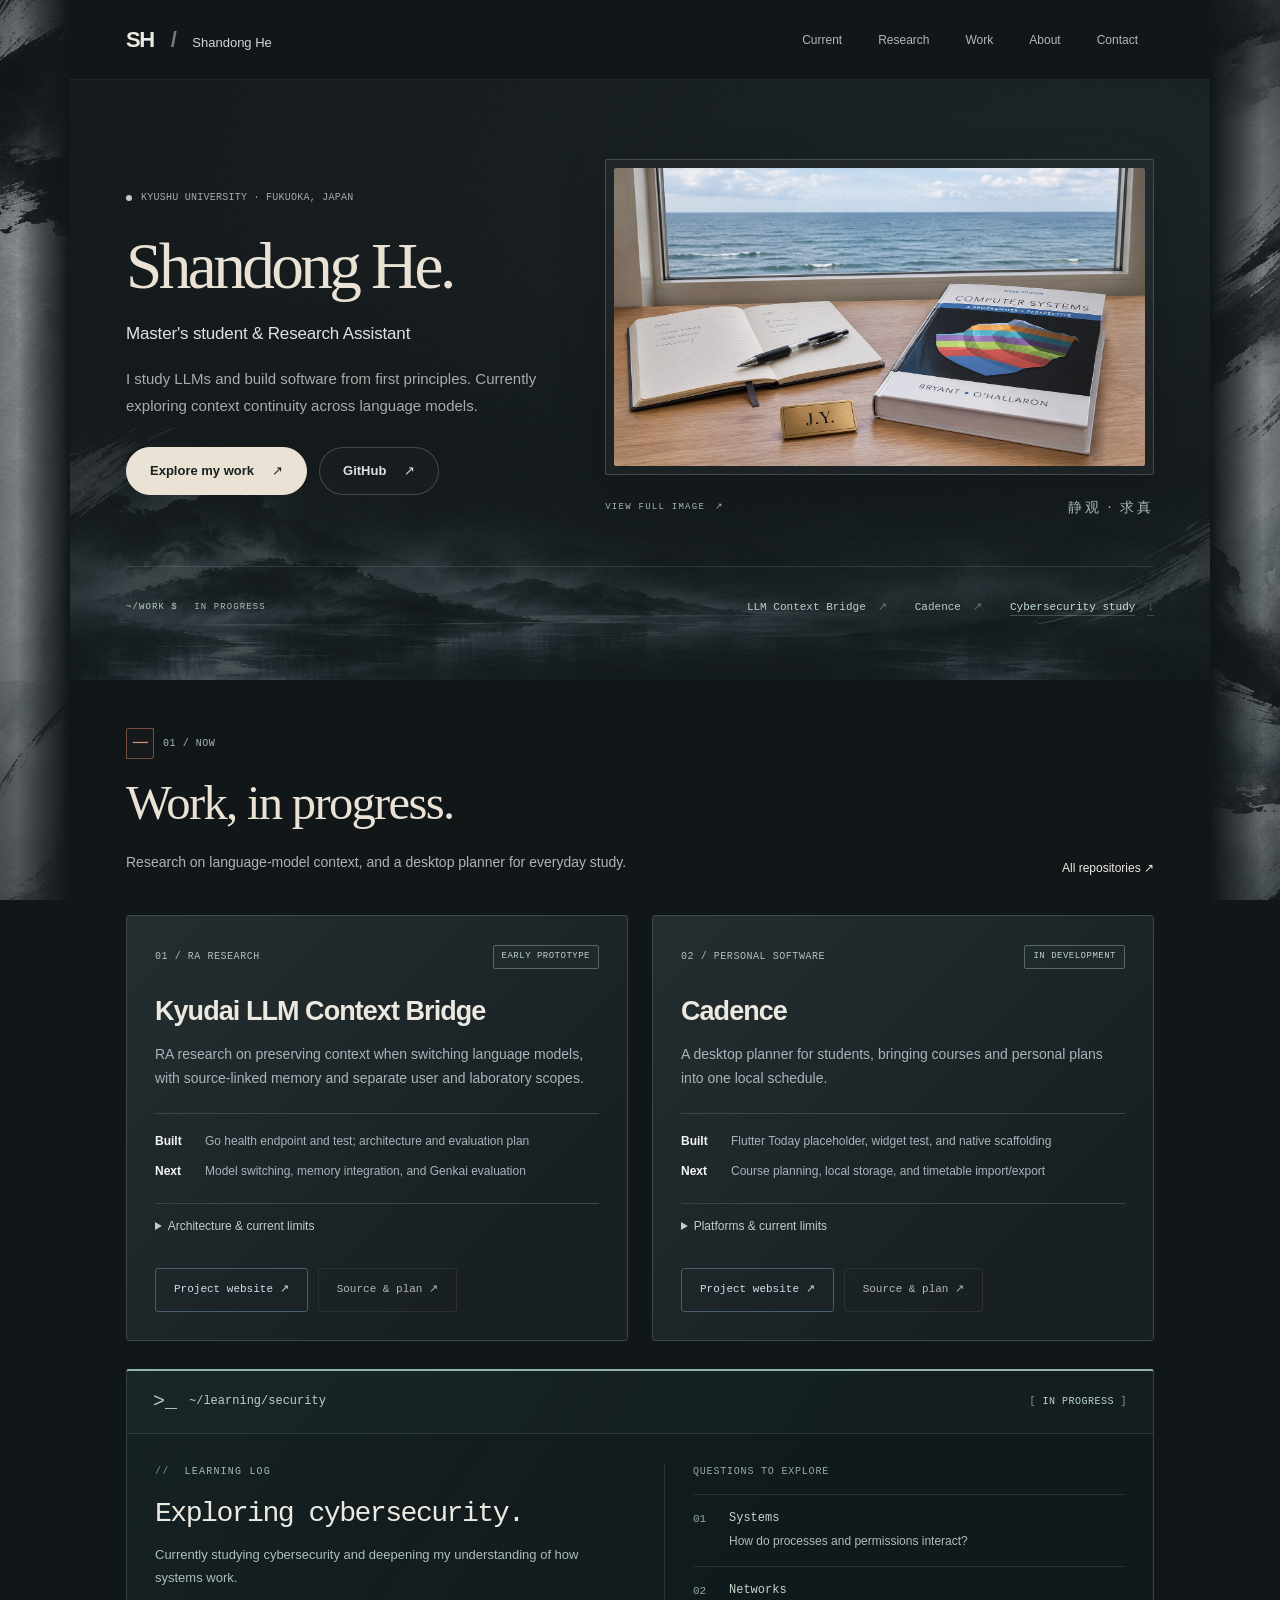
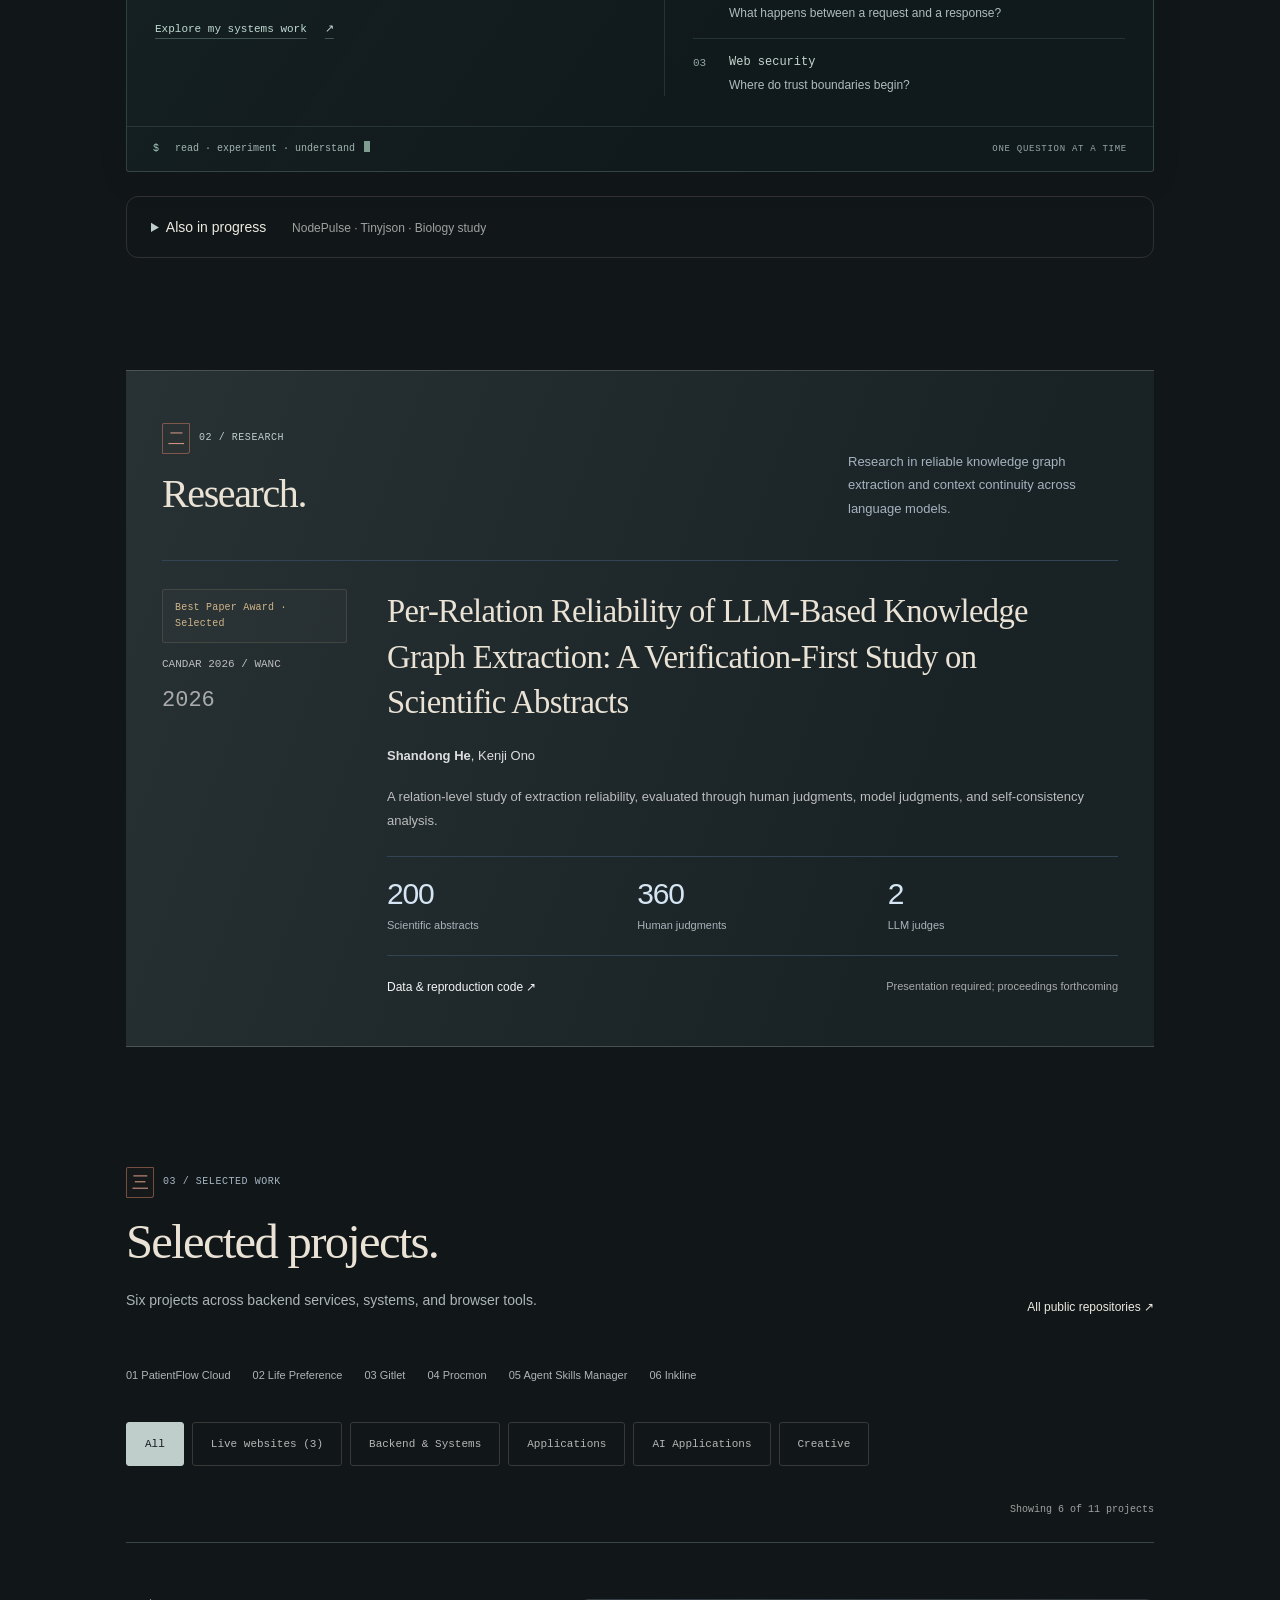
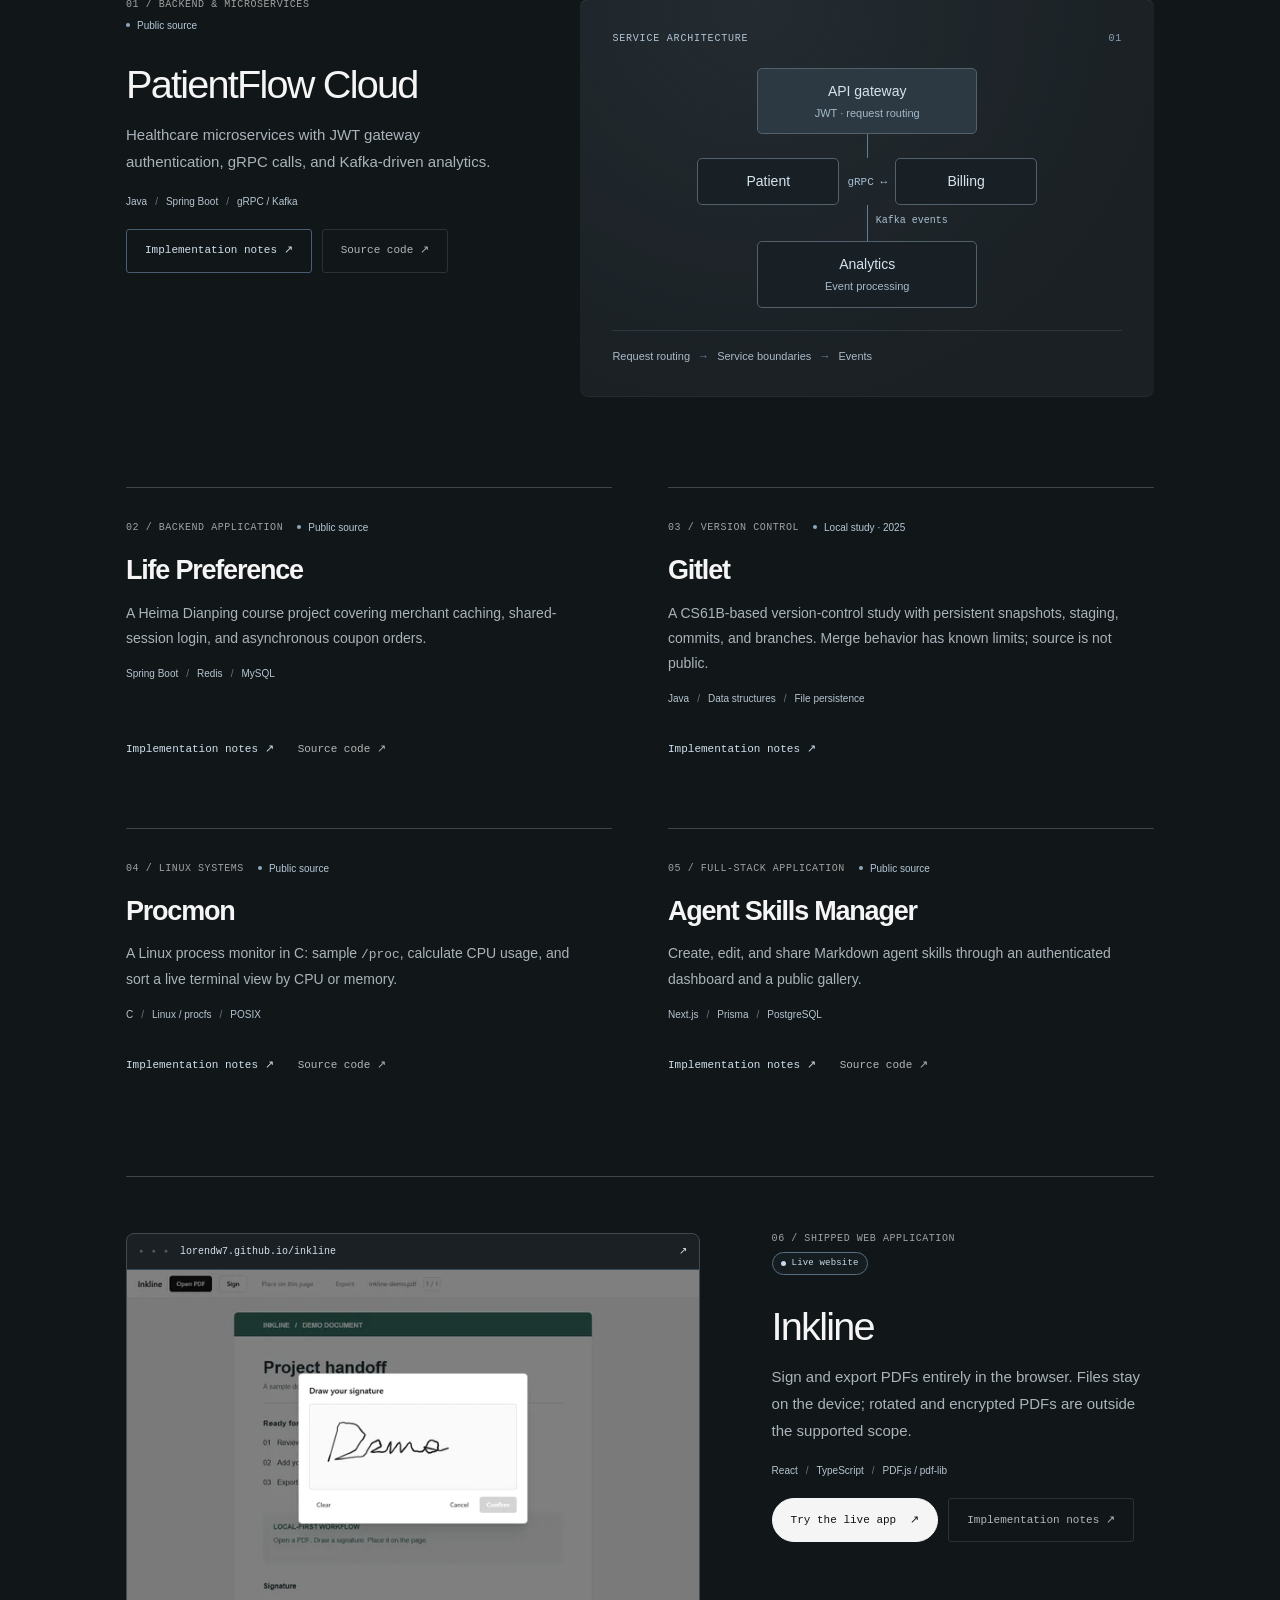
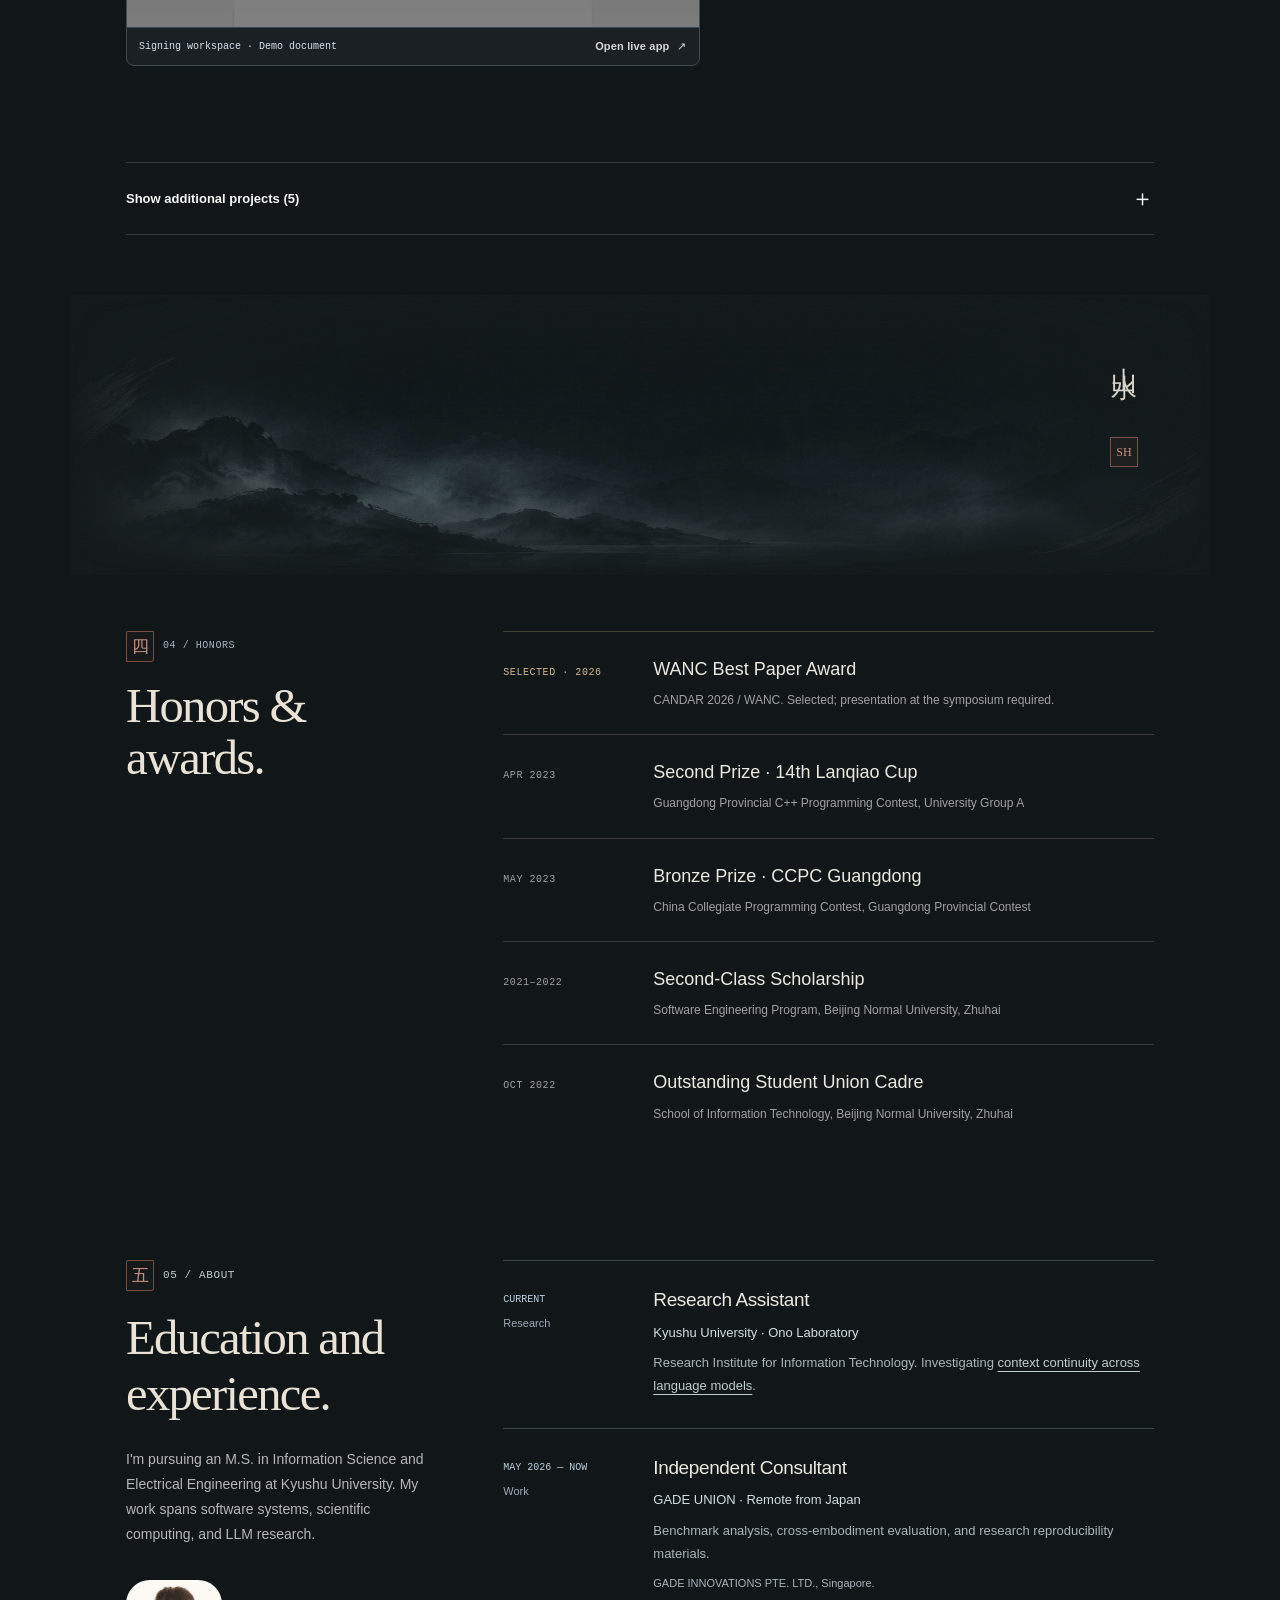
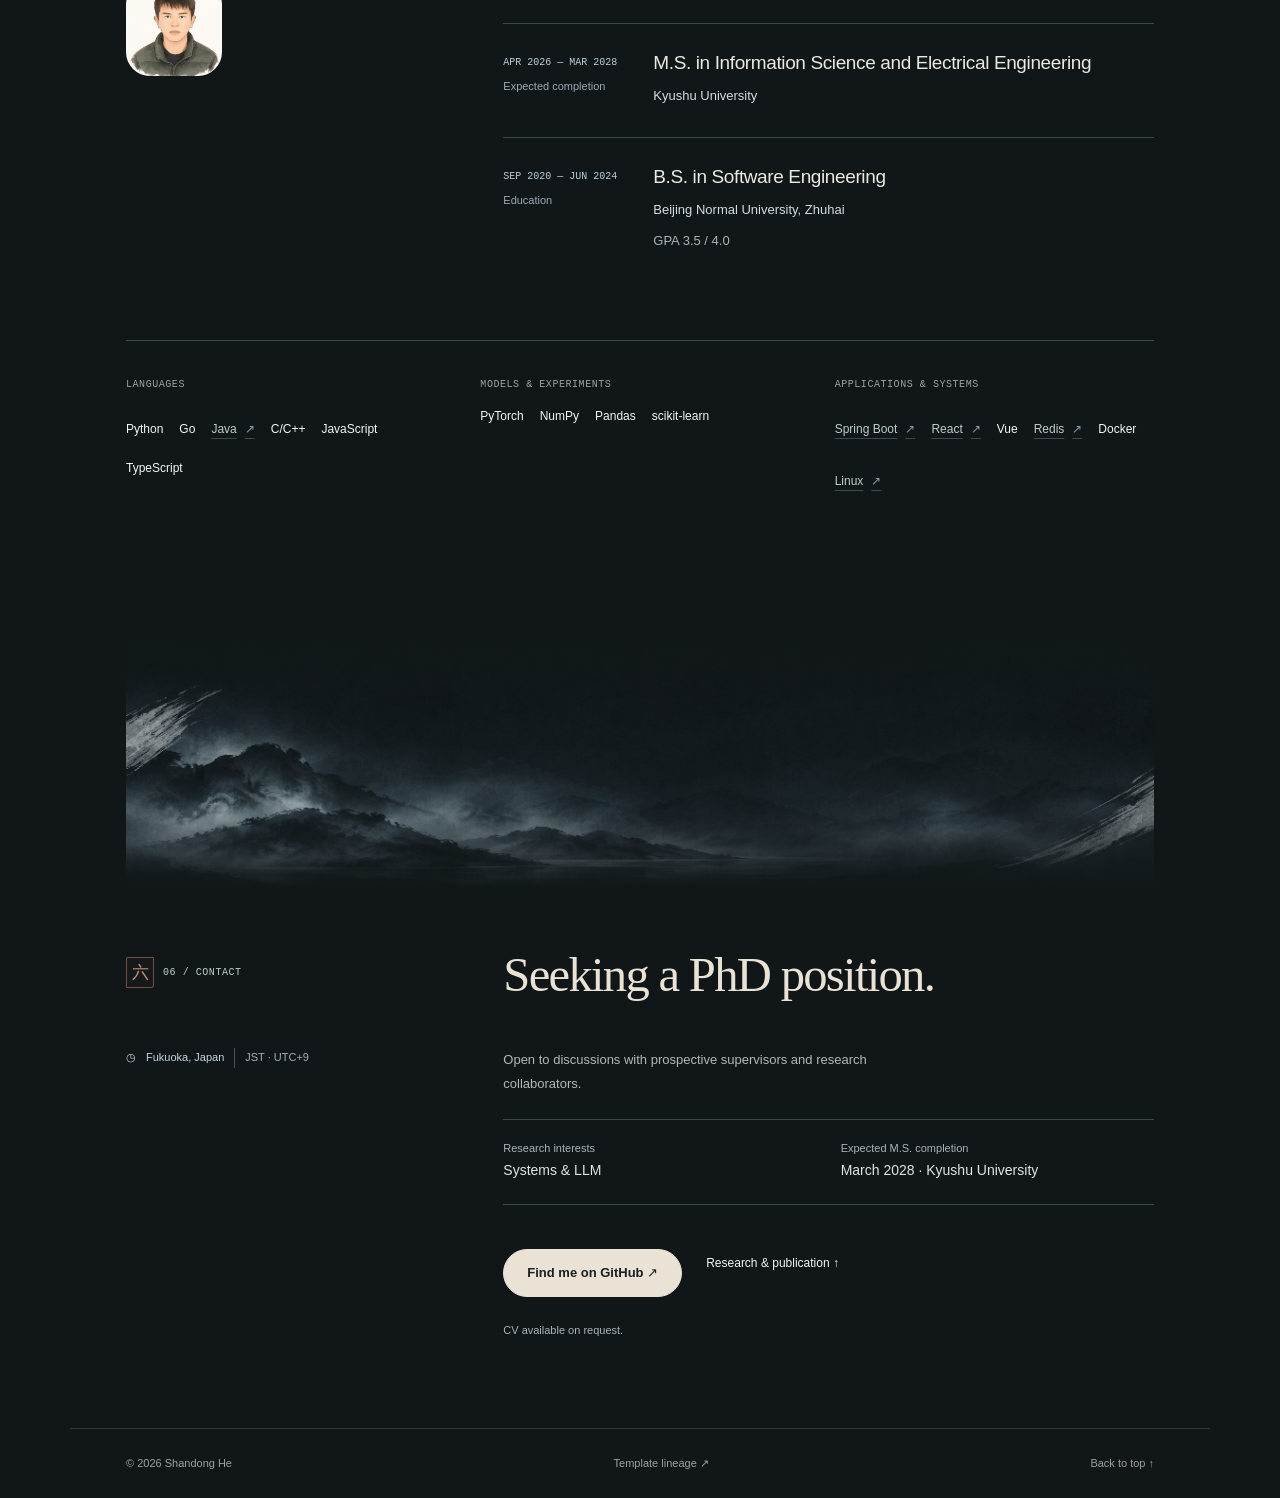
==== commit 145cb84f: "Give the cybersecurity learning log a restrained terminal identity" ====
--- a/index.html
+++ b/index.html
@@ -19,7 +19,7 @@
 <link rel="icon" href="assets/favicon.svg?v=monochrome-20261009" type="image/svg+xml">
 <link rel="stylesheet" href="styles.css?v=20261106-cinema">
 <link rel="stylesheet" href="simplefolio.css?v=20261023-award">
-<link rel="stylesheet" href="ink.css?v=20261107-ink-cinema-refined">
+<link rel="stylesheet" href="ink.css?v=20261107-security-terminal">
 <script src="navigation.js?v=20261106-detail" defer></script>
 <script src="main.js?v=20261106-night" defer>
 </script>
@@ -105,9 +105,27 @@
 </article>
 </div>
 <aside class="learning-log" id="learning-log" aria-labelledby="learning-title">
-<div class="learning-log__label"><span class="terminal-prompt" aria-hidden="true">&gt;_</span><span class="small-label">LEARNING LOG</span></div>
-<div><h3 id="learning-title">Exploring cybersecurity.</h3><p>Currently studying cybersecurity and deepening my understanding of how systems work.</p></div>
+<div class="learning-log__bar">
+<div class="learning-log__label"><span class="terminal-prompt" aria-hidden="true">&gt;_</span><span>~/learning/security</span></div>
 <span class="learning-log__status"><span aria-hidden="true">[</span> IN PROGRESS <span aria-hidden="true">]</span></span>
+</div>
+<div class="learning-log__body">
+<div class="learning-log__intro">
+<p class="learning-log__eyebrow"><span aria-hidden="true">//</span> LEARNING LOG</p>
+<h3 id="learning-title">Exploring cybersecurity.</h3>
+<p>Currently studying cybersecurity and deepening my understanding of how systems work.</p>
+<a class="learning-log__link" href="#procmon">Explore my systems work <span aria-hidden="true">↗</span></a>
+</div>
+<div class="learning-map" aria-labelledby="learning-map-title">
+<h4 id="learning-map-title">Questions to explore</h4>
+<ol>
+<li><span class="learning-map__number" aria-hidden="true">01</span><div><h5>Systems</h5><p>How do processes and permissions interact?</p></div></li>
+<li><span class="learning-map__number" aria-hidden="true">02</span><div><h5>Networks</h5><p>What happens between a request and a response?</p></div></li>
+<li><span class="learning-map__number" aria-hidden="true">03</span><div><h5>Web security</h5><p>Where do trust boundaries begin?</p></div></li>
+</ol>
+</div>
+</div>
+<div class="learning-log__footer"><span><span class="terminal-prompt" aria-hidden="true">$</span> read · experiment · understand<span class="terminal-cursor" aria-hidden="true"></span></span><span class="learning-log__footer-note">ONE QUESTION AT A TIME</span></div>
 </aside>
 <details class="workbench-more">
 <summary>Also in progress <span>NodePulse · Tinyjson · Biology study</span></summary>
--- a/ink.css
+++ b/ink.css
@@ -631,11 +631,24 @@
 .hero>.hero-note { grid-column:1 / -1; width:100%; }
 .hero-image-link { display:block; }
 .terminal-prompt { font-family:var(--mono,monospace); color:var(--accent); }
-.learning-log { display:flex; align-items:center; flex-wrap:wrap; gap:24px; padding:24px 0; margin-top:24px; border-block:1px solid var(--line); }
+.learning-log { display:block; padding:0; margin-top:28px; border:1px solid var(--line); }
+.learning-log__bar,.learning-log__footer { display:flex; align-items:center; justify-content:space-between; flex-wrap:wrap; gap:12px 24px; padding:16px 24px; }
+.learning-log__bar { border-bottom:1px solid var(--line); }
 .learning-log__label { display:flex; align-items:center; gap:12px; }
+.learning-log__body { display:grid; grid-template-columns:minmax(0,1fr) minmax(0,1fr); gap:40px; padding:30px 24px; }
 .learning-log h3 { font-size:18px; }
 .learning-log p { font-size:13px; color:var(--muted); margin-top:6px; }
 .learning-log__status { font:10px/1.6 var(--mono,monospace); letter-spacing:.05em; color:var(--accent); }
+.learning-log__link { display:inline-flex; align-items:center; gap:18px; min-height:44px; margin-top:18px; font-size:12px; text-decoration:underline; text-underline-offset:6px; }
+.learning-map h4 { margin:0 0 14px; font:11px/1.6 var(--mono,monospace); text-transform:uppercase; letter-spacing:.08em; }
+.learning-map ol { list-style:none; margin:0; padding:0; }
+.learning-map li { display:grid; grid-template-columns:24px minmax(0,1fr); gap:12px; padding:14px 0; border-top:1px solid var(--line); }
+.learning-map__number { padding-top:2px; font:11px/1.6 var(--mono,monospace); color:var(--muted); }
+.learning-map h5 { margin:0; font:13px/1.5 var(--mono,monospace); }
+.learning-log__footer { border-top:1px solid var(--line); font:10px/1.8 var(--mono,monospace); color:var(--muted); }
+@media(max-width:650px) {
+  .learning-log__body { grid-template-columns:minmax(0,1fr); gap:24px; }
+}
 html[data-design=ink] body { position:relative; isolation:isolate; }
 html[data-design=ink] :is(.site-header,main,footer) {
   width:calc(100% - var(--gutter) - var(--gutter));
@@ -686,16 +699,35 @@
 html[data-design=ink] .hero-caption a:hover { color:var(--paper-light); text-decoration:underline; text-underline-offset:5px; }
 html[data-design=ink] .hero-image-link:hover picture,html[data-design=ink] .hero-image-link:focus-visible picture { border-color:#a7bdb6; }
 html[data-design=ink] .learning-log {
-  display:grid; grid-template-columns:140px minmax(0,1fr) auto; gap:24px;
-  padding:26px 24px; margin-top:28px; border:1px solid #91b2a72b; border-left:2px solid #8faea3;
-  background:linear-gradient(110deg,#8daea30c,transparent 70%); scroll-margin-top:110px;
-}
-html[data-design=ink] .learning-log__label { color:#afc6c0; }
-html[data-design=ink] .learning-log__label .terminal-prompt { font-size:23px; }
-html[data-design=ink] .learning-log h3 { font-size:19px; font-weight:500; letter-spacing:-.02em; }
-html[data-design=ink] .learning-log p { color:#aeb9bb; font-size:13px; max-width:540px; }
-html[data-design=ink] .learning-log__status { color:#bdd0c9; white-space:nowrap; }
-html[data-design=ink] .learning-log__status span { color:#778d89; }
+  --line:#89afa52b; --terminal-accent:#a5cdbf;
+  display:block; padding:0; margin-top:28px; border:1px solid #76958d52; border-top:2px solid #91b6a8;
+  background:linear-gradient(125deg,#799b9410,transparent 60%),#10191c; scroll-margin-top:16px;
+  border-radius:3px; box-shadow:0 12px 32px #00000012;
+}
+html[data-design=ink] .learning-log__bar { padding:15px 26px; background:#8bb4aa08; }
+html[data-design=ink] .learning-log__label { color:#bed1cc; font:12px/1.6 var(--mono); }
+html[data-design=ink] .learning-log .terminal-prompt { color:var(--terminal-accent); }
+html[data-design=ink] .learning-log__label .terminal-prompt { font-size:20px; }
+html[data-design=ink] .learning-log__body { gap:48px; padding:30px 28px; }
+html[data-design=ink] .learning-log p { color:#aebdbf; font-size:13px; max-width:480px; line-height:1.75; }
+html[data-design=ink] .learning-log .learning-log__eyebrow { margin:0 0 16px; color:#9fbbb2; font:10px/1.6 var(--mono); letter-spacing:.12em; }
+html[data-design=ink] .learning-log__eyebrow span { margin-right:8px; color:#78948a; }
+html[data-design=ink] .learning-log h3 { font:500 clamp(23px,2.2vw,29px)/1.3 var(--mono); letter-spacing:-.055em; max-width:400px; margin-bottom:12px; }
+html[data-design=ink] .learning-log__link { color:#c1dcd1; font:11px/1.6 var(--mono); text-decoration-color:#89afa561; }
+html[data-design=ink] .learning-log__link:hover { color:#e1f0e7; text-decoration-color:currentColor; }
+html[data-design=ink] .learning-log__status { color:#b9d5c7; white-space:nowrap; }
+html[data-design=ink] .learning-log__status span { color:#7f9d91; }
+html[data-design=ink] .learning-map { border-left:1px solid var(--line); padding-left:28px; }
+html[data-design=ink] .learning-map h4 { color:#94aaa6; font-size:10px; }
+html[data-design=ink] .learning-map h5 { color:#c3d6cc; font-size:12px; }
+html[data-design=ink] .learning-map__number { color:#90aa9f; }
+html[data-design=ink] .learning-map p { margin-top:4px; font-size:12px; }
+html[data-design=ink] .learning-map li:last-child { padding-bottom:0; }
+html[data-design=ink] .learning-log__footer { padding:13px 26px; color:#a2b6af; }
+html[data-design=ink] .learning-log__footer .terminal-prompt { margin-right:10px; }
+html[data-design=ink] .learning-log__footer-note { color:#96a8a4; font-size:9px; letter-spacing:.08em; }
+html[data-design=ink] .terminal-cursor { display:inline-block; width:6px; height:11px; margin-left:9px; vertical-align:-1px; background:#9abdad; opacity:.8; }
+html[data-design=ink] .hero-current a[href$="#learning-log"] { color:#c0dfcf; text-decoration:underline; text-decoration-color:#8fb4a74d; text-underline-offset:5px; }
 html[data-design=ink] .filters button,html[data-design=ink] .project-demo,
 html[data-design=ink] .case-links a { font-family:var(--mono); font-size:11px; }
 html[data-design=ink] .filters button { border-radius:3px; }
@@ -724,8 +756,8 @@
 }
 @media(max-width:1050px) {
   html[data-design=ink] .site-header { padding-inline:32px; }
-  html[data-design=ink] .learning-log { grid-template-columns:130px minmax(0,1fr); gap:14px 24px; }
-  html[data-design=ink] .learning-log__status { grid-column:2; }
+  html[data-design=ink] .learning-log__body { gap:28px; }
+  html[data-design=ink] .learning-map { padding-left:22px; }
   html[data-design=ink] .hero>.hero-note { flex-direction:column; align-items:flex-start; gap:8px; }
 }
 @media(min-width:651px) and (max-width:900px) {
@@ -748,12 +780,15 @@
   html[data-design=ink] .hero-caption { font-size:9px; margin-top:6px; }
   html[data-design=ink] .hero-caption a { min-height:44px; }
   html[data-design=ink] .hero-caption [lang] { font-size:12px; }
-  html[data-design=ink] .learning-log { grid-template-columns:minmax(0,1fr) auto; gap:16px 12px; padding:20px 16px; scroll-margin-top:90px; }
-  html[data-design=ink] .learning-log__label { grid-column:1; }
-  html[data-design=ink] .learning-log>div:nth-child(2) { grid-column:1 / -1; grid-row:2; }
-  html[data-design=ink] .learning-log__status { grid-column:2; grid-row:1; font-size:9px; }
-  html[data-design=ink] .learning-log__label { gap:8px; }
-  html[data-design=ink] .learning-log__label .small-label { font-size:9px; }
+  html[data-design=ink] .learning-log { padding:0; scroll-margin-top:8px; }
+  html[data-design=ink] .learning-log__bar { padding:14px 18px; gap:8px 14px; }
+  html[data-design=ink] .learning-log__label { gap:10px; font-size:11px; }
+  html[data-design=ink] .learning-log__status { font-size:9px; }
+  html[data-design=ink] .learning-log__body { padding:24px 20px; gap:26px; }
+  html[data-design=ink] .learning-log h3 { font-size:25px; }
+  html[data-design=ink] .learning-map { border-left:0; padding-left:0; }
+  html[data-design=ink] .learning-log__footer { padding:14px 18px; gap:8px; font-size:10px; }
+  html[data-design=ink] .learning-log__footer-note { font-size:8px; }
   html[data-design=ink] .contact-section .contact-frame { height:160px; margin-bottom:24px; }
   html[data-design=ink] .now-card .project-actions { gap:8px; }
   html[data-design=ink] .now-card .project-demo { font-size:11px; padding:10px 12px; }
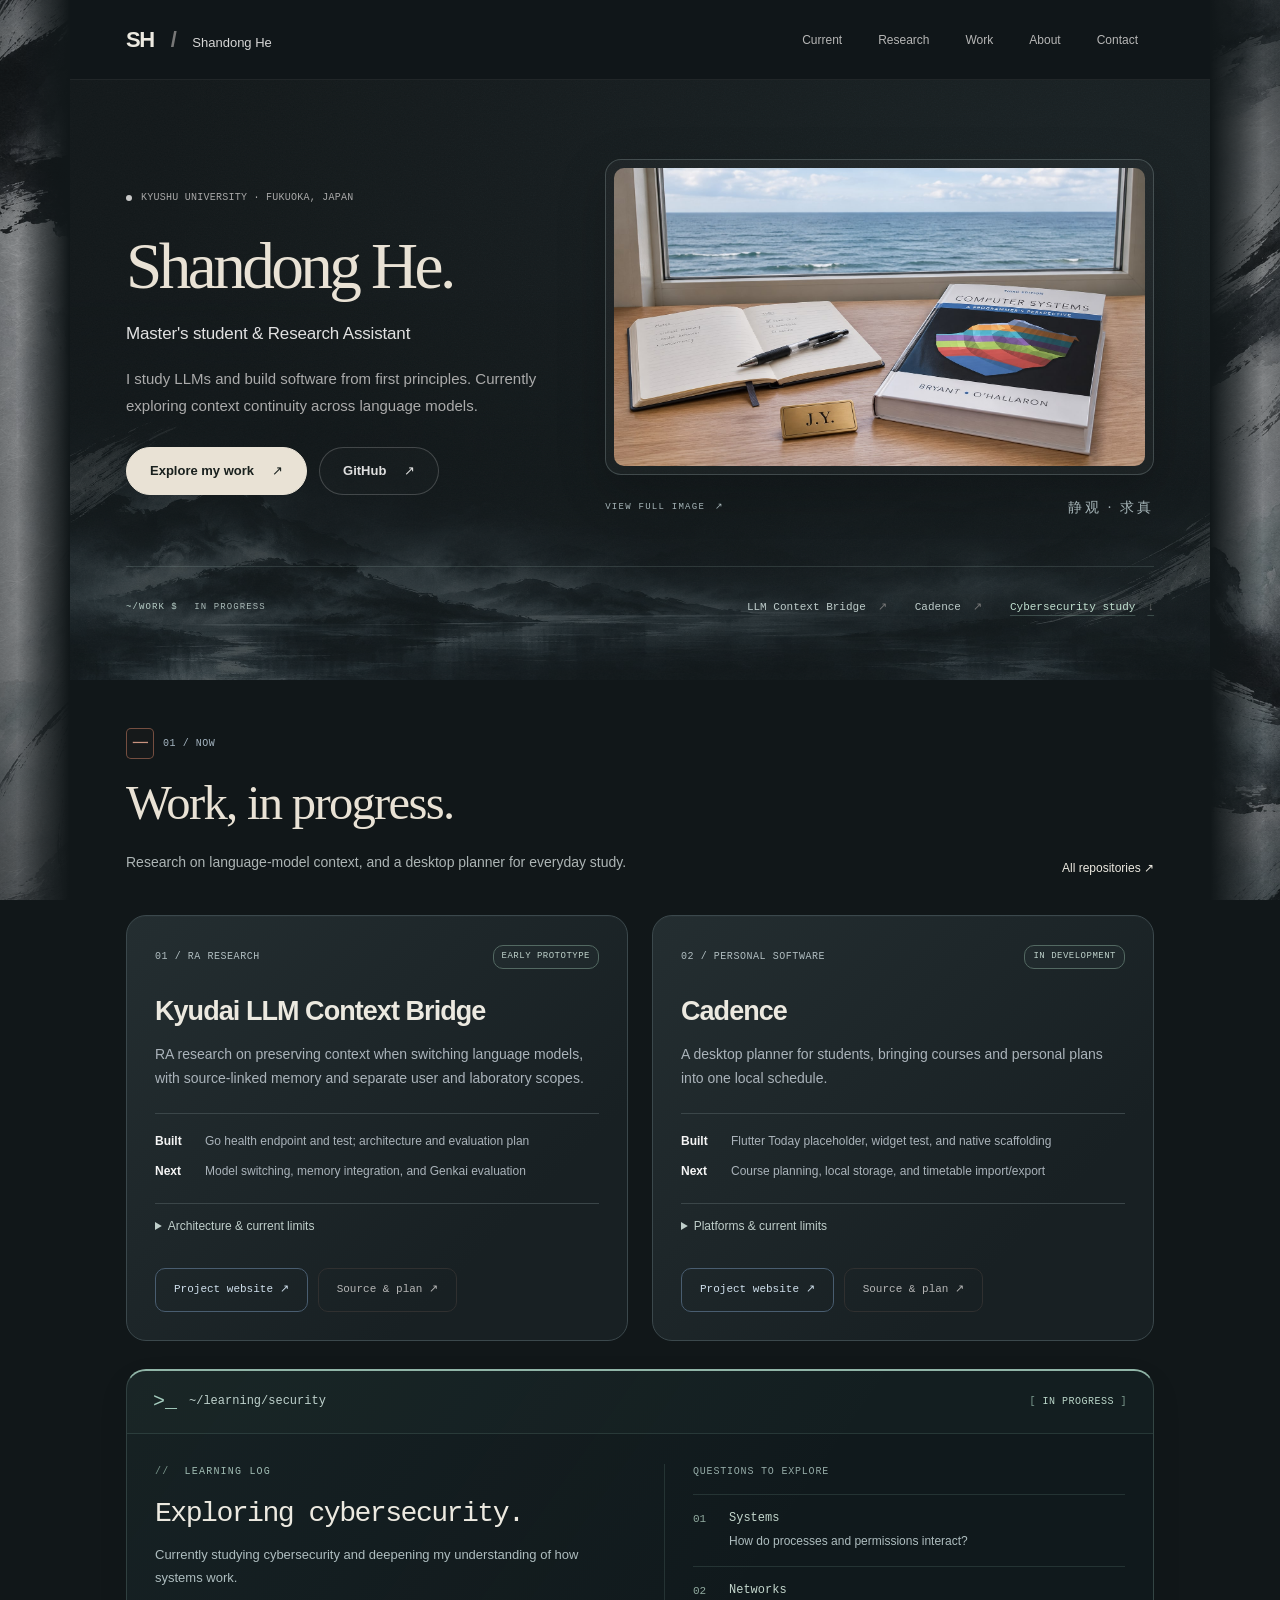
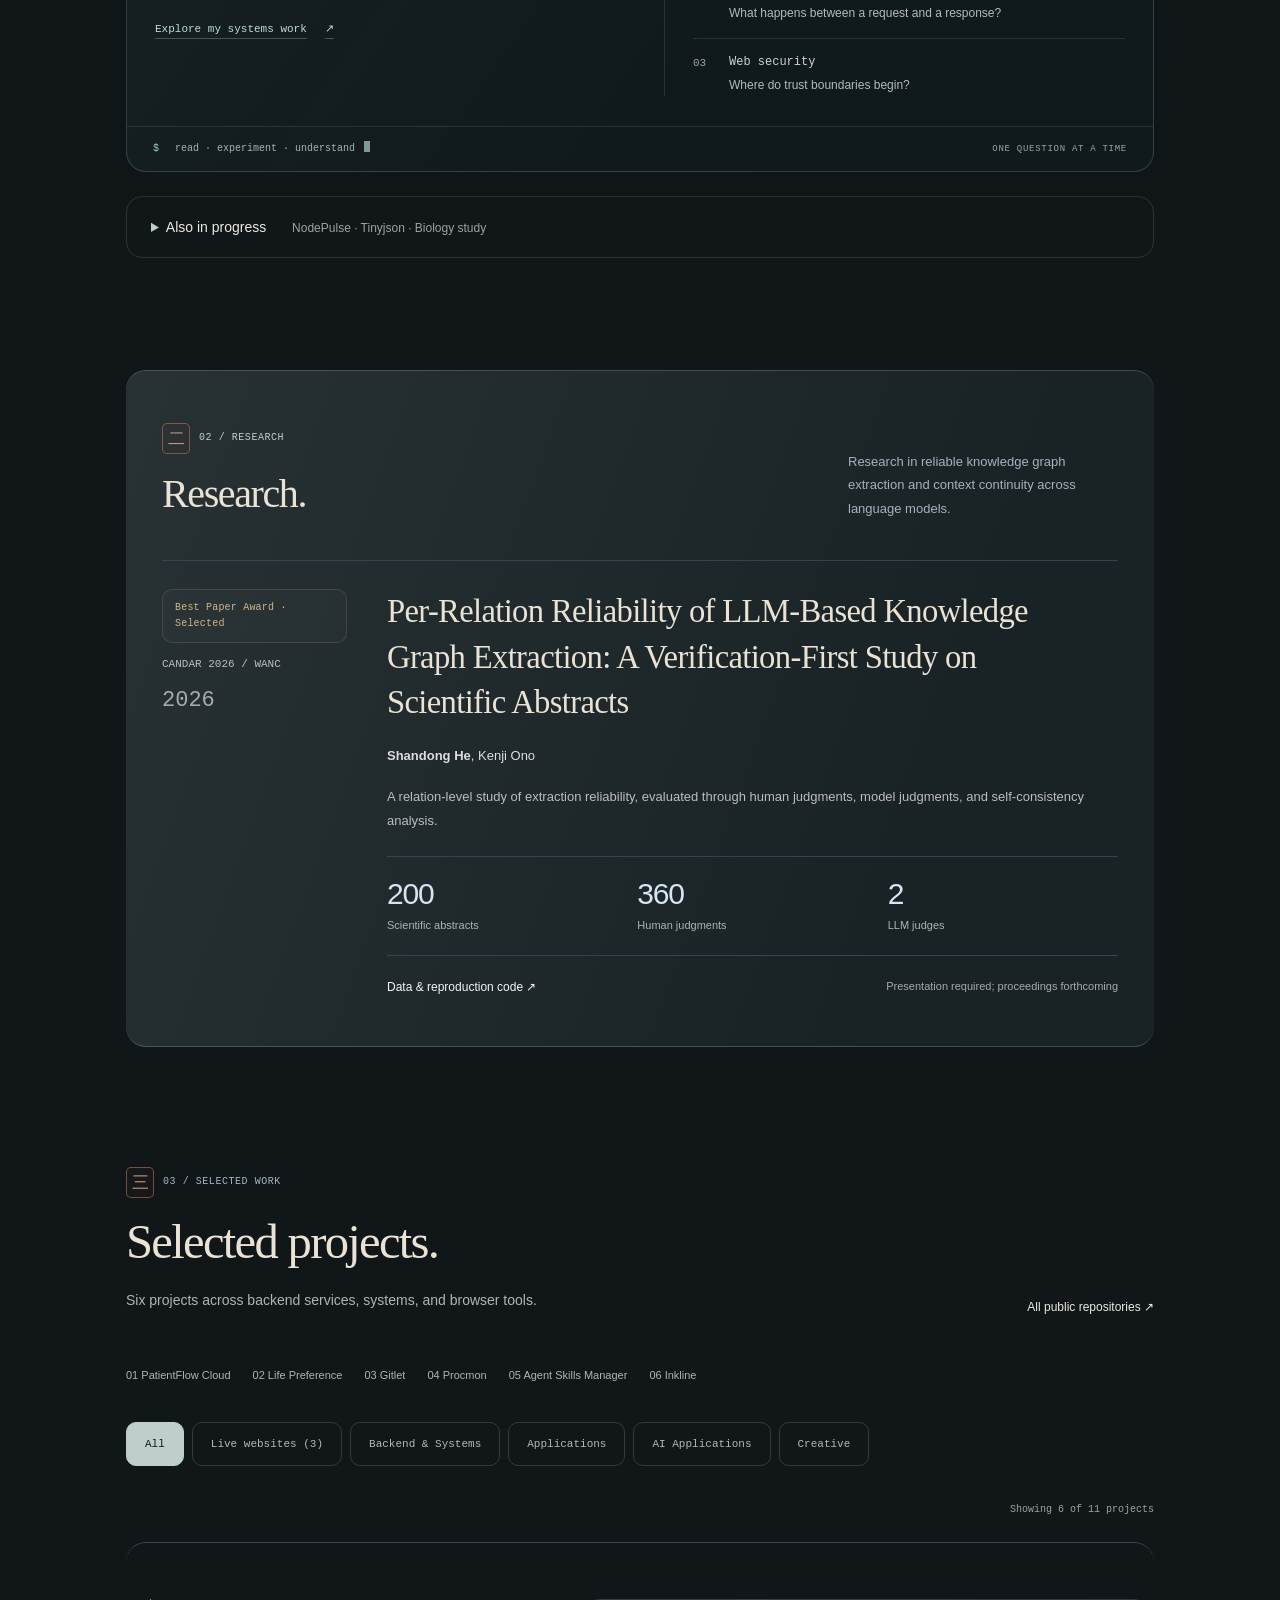
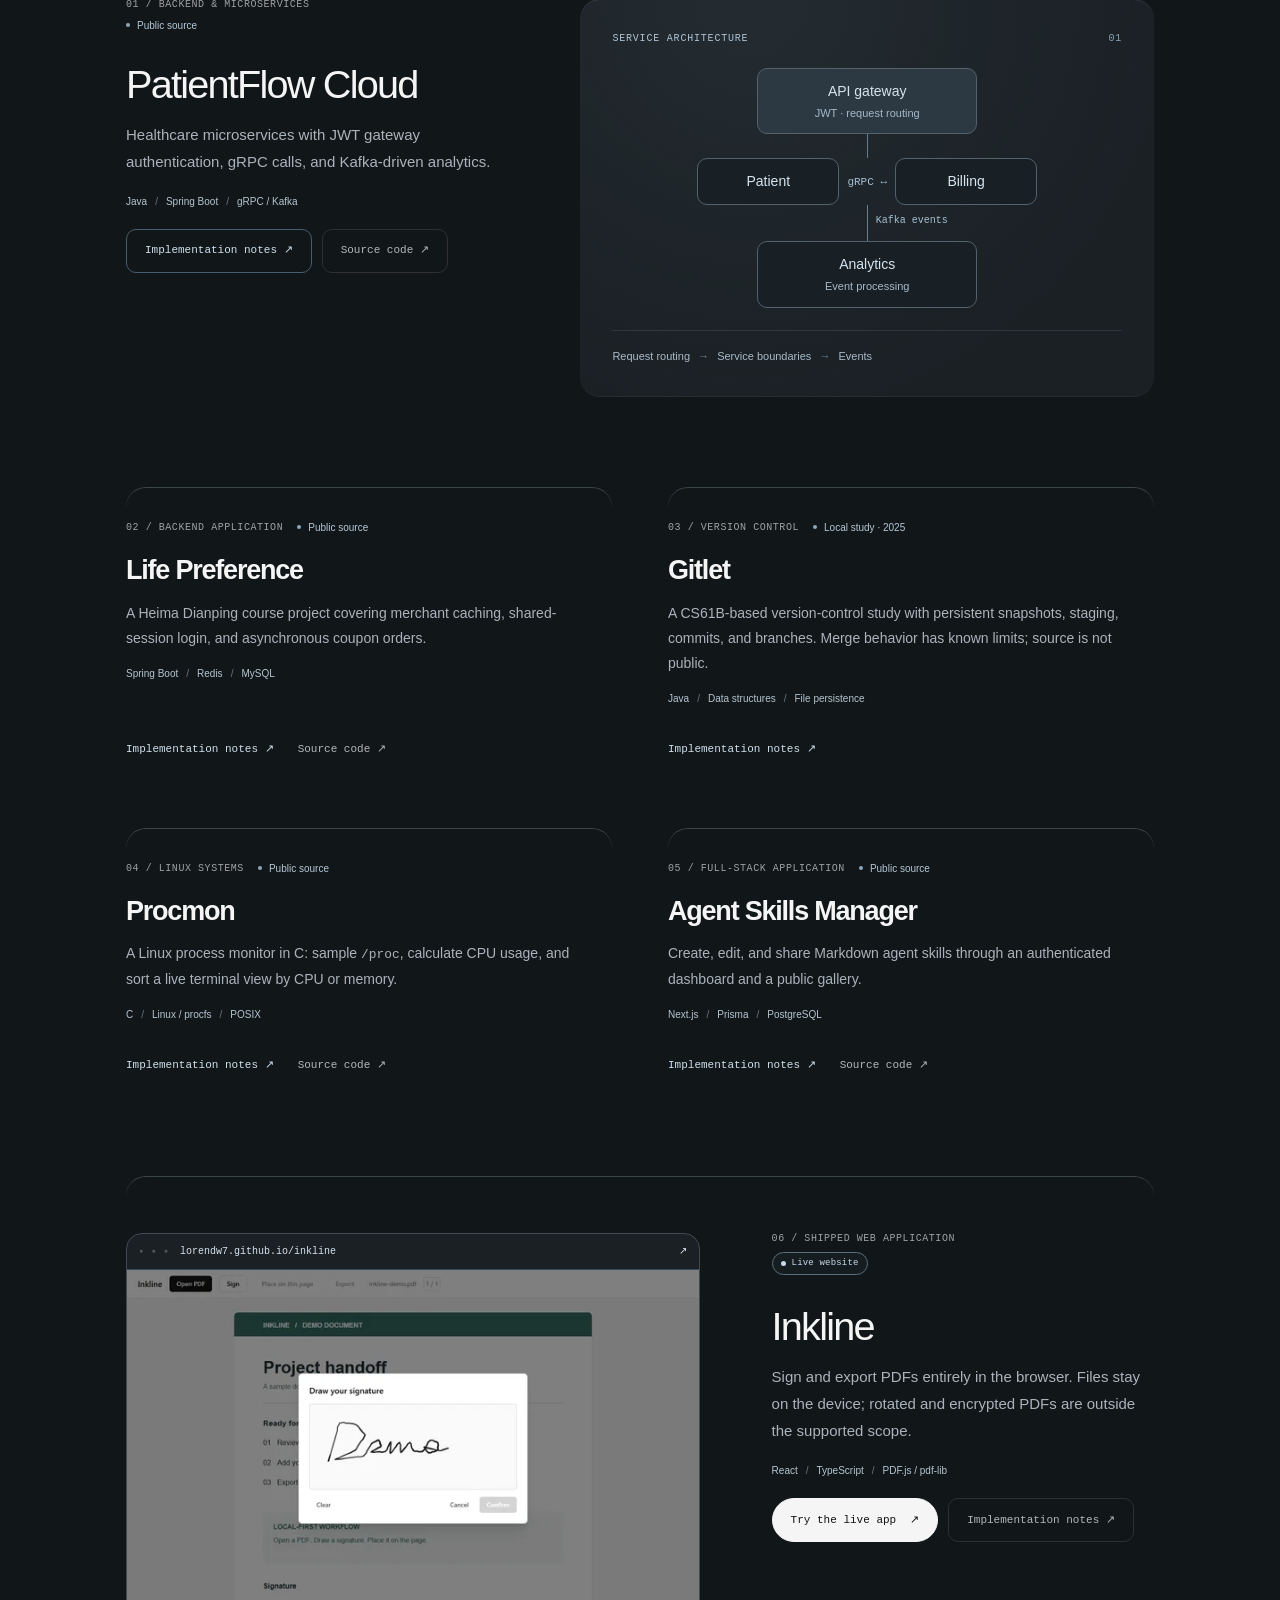
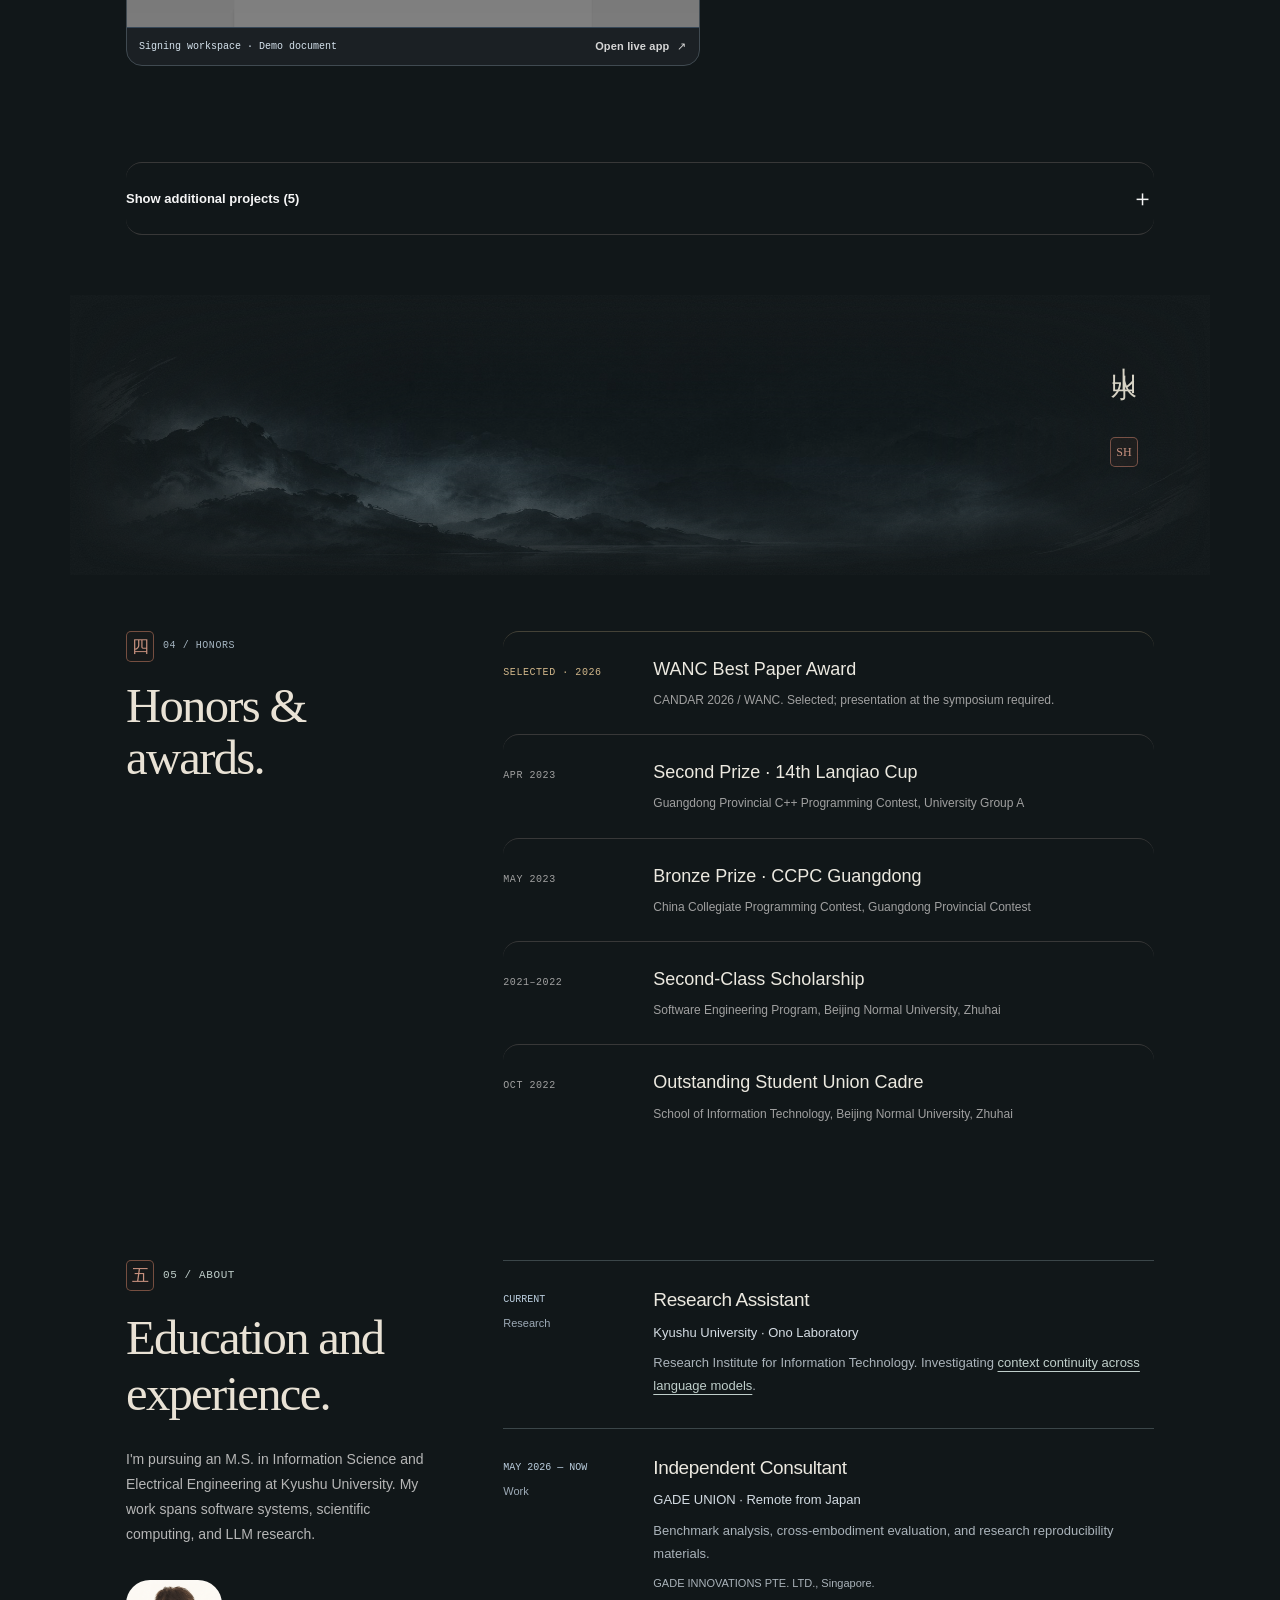
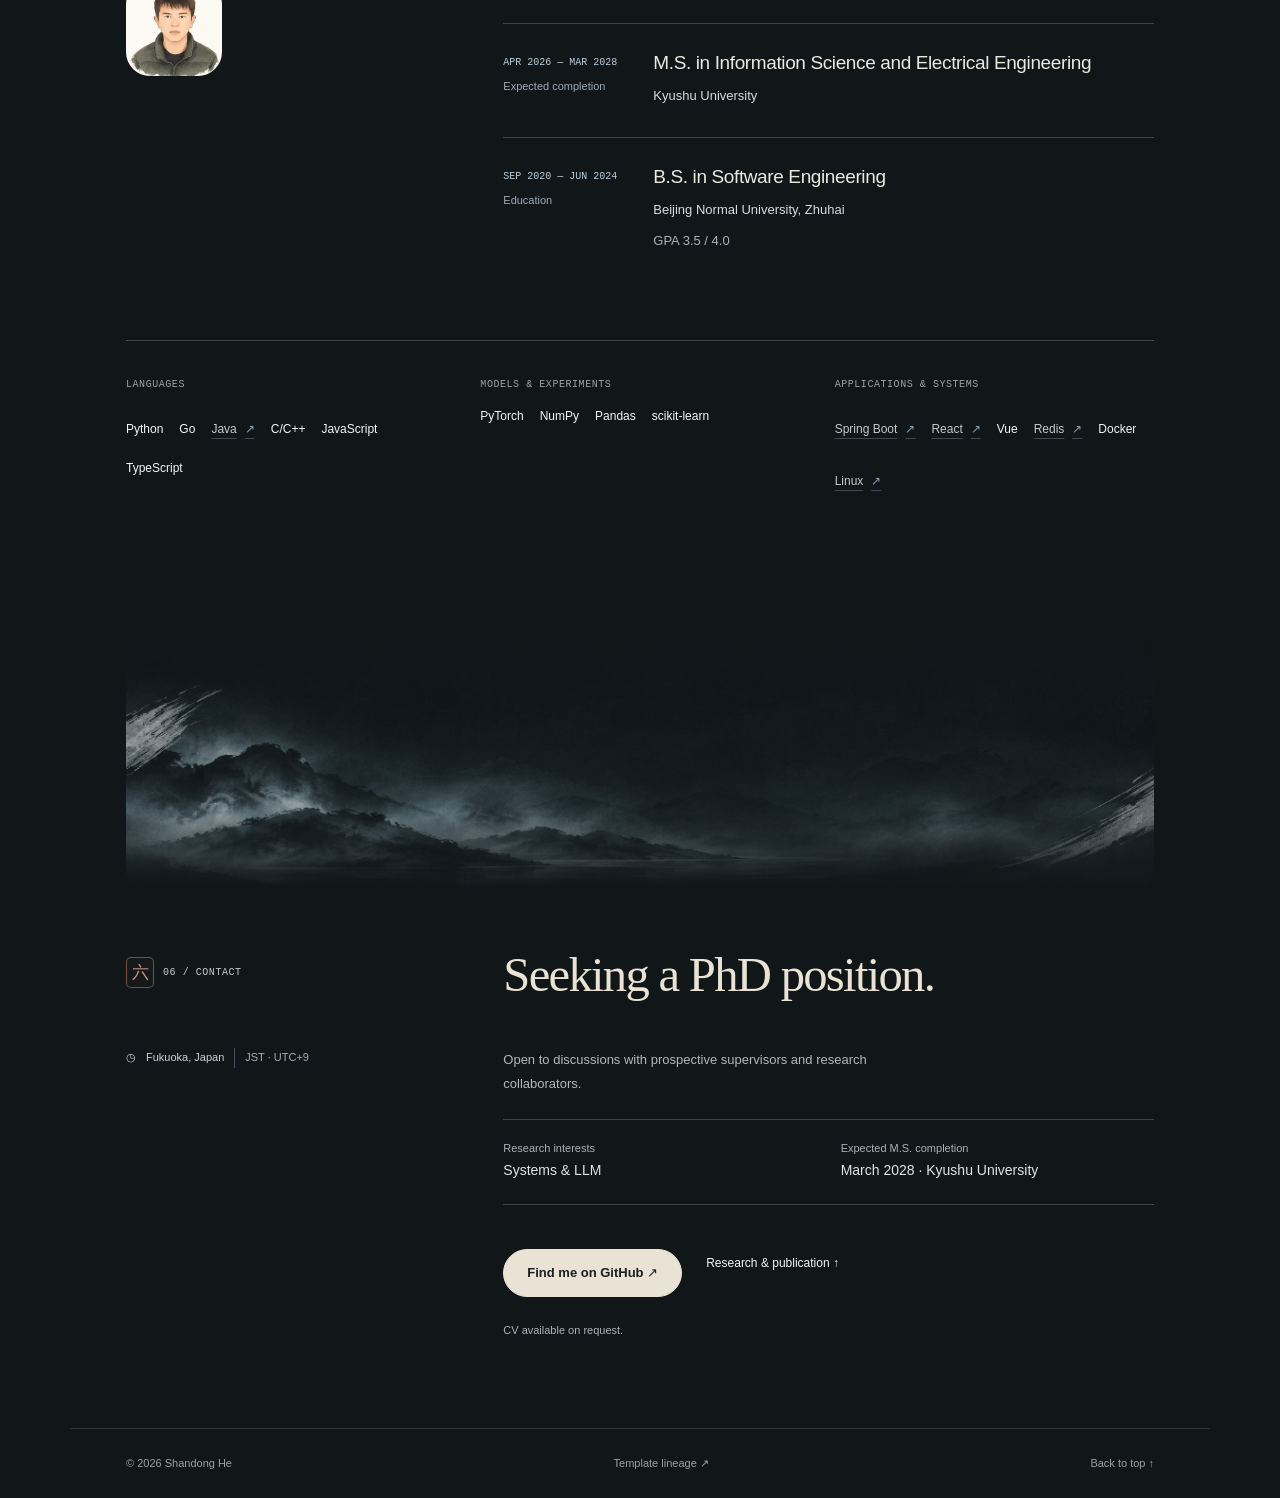
==== commit 919c7213: "Soften frames and focus outlines throughout the ink theme" ====
--- a/index.html
+++ b/index.html
@@ -19,7 +19,7 @@
 <link rel="icon" href="assets/favicon.svg?v=monochrome-20261009" type="image/svg+xml">
 <link rel="stylesheet" href="styles.css?v=20261106-cinema">
 <link rel="stylesheet" href="simplefolio.css?v=20261023-award">
-<link rel="stylesheet" href="ink.css?v=20261107-security-terminal">
+<link rel="stylesheet" href="ink.css?v=20261107-rounded-frames">
 <script src="navigation.js?v=20261106-detail" defer></script>
 <script src="main.js?v=20261106-night" defer>
 </script>
--- a/ink.css
+++ b/ink.css
@@ -5,14 +5,14 @@
   --gutter:clamp(0px,calc(25vw - 250px),112px);
   --seal:#ca9380; --paper-light:#e9e2d5; --book:Georgia,"Songti SC","SimSun",serif;
   --surface:#191d20; --surface-raised:#22292e; --cool-muted:#aab3ba; --brass:#d0b68a;
-  --radius-sm:8px; --radius-md:12px; --radius-lg:16px; --radius-pill:999px;
+  --radius-sm:10px; --radius-md:16px; --radius-lg:20px; --radius-pill:999px;
   --mono:"Cascadia Code",Consolas,"SFMono-Regular",monospace;
   color-scheme:dark; background:var(--paper); color:var(--ink); scroll-padding-top:100px;
   font-family:Inter,"Segoe UI",Arial,sans-serif;
 }
 html[data-design=ink] body { background:var(--paper); }
 html[data-design=ink] ::selection { background:#f5f5f5; color:#111111; }
-html[data-design=ink] :focus-visible { outline:2px solid currentColor; outline-offset:5px; }
+html[data-design=ink] :focus-visible { outline:2px solid currentColor; outline-offset:5px; border-radius:var(--radius-sm); }
 html[data-design=ink] h1,html[data-design=ink] h2,html[data-design=ink] h3 {
   font-family:Inter,"Segoe UI",Arial,sans-serif; font-style:normal; color:inherit;
 }
@@ -93,7 +93,7 @@
 html[data-design=ink] .now-grid { gap:24px; }
 html[data-design=ink] .now-card {
   display:flex; flex-direction:column; min-width:0; padding:28px;
-  background:linear-gradient(135deg,#242e31,#182023 75%); color:var(--ink); border:1px solid #3b484c; border-radius:3px;
+  background:linear-gradient(135deg,#242e31,#182023 75%); color:var(--ink); border:1px solid #3b484c; border-radius:var(--radius-lg);
   box-shadow:inset 0 1px #ffffff05; transform:none;
 }
 html[data-design=ink] .now-card:hover { border-color:#566c80; transform:none; box-shadow:none; }
@@ -121,7 +121,7 @@
 html[data-design=ink] #research {
   margin:88px 64px 0; padding:44px; color:#f5f5f5;
   background:linear-gradient(110deg,#222a2f,#191d20 70%);
-  border:0; border-block:1px solid #41494f; border-radius:0;
+  border:0; border-block:1px solid #41494f; border-radius:var(--radius-lg);
   --ink:#f5f5f5; --muted:#a5b2bf; --line:#344454;
 }
 html[data-design=ink] #research .eyebrow { color:var(--accent); }
@@ -152,7 +152,7 @@
   display:grid; grid-template-columns:minmax(0,.95fr) minmax(0,1.05fr);
   column-gap:64px; row-gap:0; align-items:start; padding:42px 0; margin:0;
   background:transparent; color:#f5f5f5; border:0; border-top:1px solid var(--line);
-  border-radius:0; transform:none; box-shadow:none;
+  border-radius:var(--radius-lg); transform:none; box-shadow:none;
 }
 html[data-design=ink] .featured-grid .project-card>* { grid-column:1; }
 html[data-design=ink] .featured-grid .project-card>.project-mark { grid-column:2; grid-row:1 / span 5; align-self:center; margin:0; }
@@ -253,7 +253,7 @@
 html[data-design=ink] a.live-preview:hover { transform:none; box-shadow:none; border-color:#f5f5f5; }
 html[data-design=ink] .more-projects summary { background:transparent; color:#f5f5f5; border:1px solid #383838; border-radius:var(--radius-md); padding:22px 24px; font-size:13px; }
 html[data-design=ink] .archive-grid { display:block; margin-top:16px; }
-html[data-design=ink] .archive-grid .project-card { display:grid; grid-template-columns:minmax(0,1fr) minmax(0,1fr); gap:0 40px; align-items:start; padding:28px 0; border:0; border-bottom:1px solid var(--line); border-radius:0; background:transparent; color:#f5f5f5; transform:none; }
+html[data-design=ink] .archive-grid .project-card { display:grid; grid-template-columns:minmax(0,1fr) minmax(0,1fr); gap:0 40px; align-items:start; padding:28px 0; border:0; border-bottom:1px solid var(--line); border-radius:var(--radius-lg); background:transparent; color:#f5f5f5; transform:none; }
 html[data-design=ink] .archive-grid .project-card > * { grid-column:1; }
 html[data-design=ink] .archive-grid .project-top { grid-column:1 / -1; margin-bottom:12px; }
 html[data-design=ink] .archive-grid .project-card h3 { margin:0; font-size:22px; letter-spacing:-.025em; }
@@ -493,7 +493,7 @@
 html[data-design=ink] .featured-grid .project-card:not(.project-spotlight)>p { max-width:460px; }
 html[data-design=ink] .featured-grid .project-card:not(.project-spotlight) .tags { margin-top:16px; }
 html[data-design=ink] .featured-grid .project-card:not(.project-spotlight) .project-actions { margin-top:auto; padding-top:22px; }
-html[data-design=ink] .featured-grid .project-card:not(.project-spotlight) .project-demo { padding:10px 0; min-height:44px; border:0; border-radius:0; background:transparent; }
+html[data-design=ink] .featured-grid .project-card:not(.project-spotlight) .project-demo { padding:10px 0; min-height:44px; border:0; border-radius:var(--radius-sm); background:transparent; }
 html[data-design=ink] .featured-grid .project-card:not(.project-spotlight) .project-demo:hover { color:#f0efeb; text-decoration:underline; text-underline-offset:6px; }
 html[data-design=ink] .featured-grid .project-card:not(.project-spotlight) .project-actions { gap:24px; }
 html[data-design=ink] .featured-grid .project-spotlight { grid-column:1 / -1; grid-template-columns:minmax(0,.8fr) minmax(0,1.2fr); padding:56px 0 72px; column-gap:72px; align-content:center; }
@@ -501,18 +501,18 @@
 html[data-design=ink] .featured-grid .project-spotlight>p { font-size:15px; }
 html[data-design=ink] .featured-grid .project-spotlight .project-top { flex-direction:column; align-items:flex-start; gap:8px; }
 html[data-design=ink] .featured-grid .project-spotlight .project-mark { grid-row:1 / span 6; }
-html[data-design=ink] .featured-grid .project-spotlight .project-mark.project-visual { min-height:390px; border-radius:8px; border:0; background:radial-gradient(ellipse at 30% 0,#60768422,transparent 75%),#1a2024; box-shadow:inset 0 1px #b2c2cc24,inset 0 -1px #b2c2cc12; padding:32px; }
-html[data-design=ink] .project-visual .visual-node { border-radius:5px; background:#182025; border-color:#52616c; }
+html[data-design=ink] .featured-grid .project-spotlight .project-mark.project-visual { min-height:390px; border-radius:var(--radius-lg); border:0; background:radial-gradient(ellipse at 30% 0,#60768422,transparent 75%),#1a2024; box-shadow:inset 0 1px #b2c2cc24,inset 0 -1px #b2c2cc12; padding:32px; }
+html[data-design=ink] .project-visual .visual-node { border-radius:var(--radius-sm); background:#182025; border-color:#52616c; }
 html[data-design=ink] .project-visual .service-gateway { background:#2c3942; }
 html[data-design=ink] .featured-grid .project-spotlight--reverse { grid-template-columns:minmax(0,1.2fr) minmax(0,.8fr); margin-top:32px; }
 html[data-design=ink] .featured-grid .project-spotlight--reverse>* { grid-column:2; }
 html[data-design=ink] .featured-grid .project-spotlight--reverse>.project-mark { grid-column:1; }
-html[data-design=ink] .project-card .project-mark.website-preview { border-radius:8px; background:#1b2024; border-color:#404a51; }
+html[data-design=ink] .project-card .project-mark.website-preview { border-radius:var(--radius-md); background:#1b2024; border-color:#404a51; }
 html[data-design=ink] .website-preview img { filter:saturate(.55); }
-html[data-design=ink] .more-projects summary { border-inline:0; border-radius:0; padding:24px 0; }
+html[data-design=ink] .more-projects summary { border-inline:0; border-radius:var(--radius-md); padding:24px 0; }
 html[data-design=ink] #research { background:linear-gradient(110deg,#283235,#192225 75%); border-block-color:#828d8a66; }
 html[data-design=ink] #research .publication h3 { max-width:920px; font-family:var(--book); font-size:clamp(26px,2.55vw,36px); font-weight:400; letter-spacing:-.02em; line-height:1.4; color:var(--paper-light); text-wrap:pretty; }
-html[data-design=ink] .publication-meta .badge.accepted { border-radius:2px; background:#bca78608; }
+html[data-design=ink] .publication-meta .badge.accepted { border-radius:var(--radius-sm); background:#bca78608; }
 html[data-design=ink] .ink-interlude { display:block; position:relative; isolation:isolate; height:280px; margin:60px 0 24px; pointer-events:none; background:url("assets/paper-grain.svg") repeat; }
 html[data-design=ink] .ink-interlude::before {
   content:""; position:absolute; inset:0;
@@ -681,10 +681,11 @@
   background-size:240px 240px,auto;
 }
 html[data-design=ink] .hero-image picture {
-  padding:8px; border:1px solid #94a6a54d; border-radius:2px;
+  padding:8px; border:1px solid #94a6a54d; border-radius:var(--radius-md);
   background:#d9ded809; box-shadow:0 16px 50px #0003;
 }
-html[data-design=ink] .hero-image img { width:100%; height:auto; object-fit:contain; filter:none; }
+html[data-design=ink] .hero-image img { width:100%; height:auto; object-fit:contain; filter:none; border-radius:var(--radius-sm); }
+html[data-design=ink] .hero-image-link { border-radius:var(--radius-md); }
 html[data-design=ink] .hero-caption {
   display:flex; justify-content:space-between; align-items:center; gap:20px;
   margin-top:14px; color:#a5b4b7; font:9px/1.8 var(--mono); letter-spacing:.14em;
@@ -702,9 +703,9 @@
   --line:#89afa52b; --terminal-accent:#a5cdbf;
   display:block; padding:0; margin-top:28px; border:1px solid #76958d52; border-top:2px solid #91b6a8;
   background:linear-gradient(125deg,#799b9410,transparent 60%),#10191c; scroll-margin-top:16px;
-  border-radius:3px; box-shadow:0 12px 32px #00000012;
-}
-html[data-design=ink] .learning-log__bar { padding:15px 26px; background:#8bb4aa08; }
+  border-radius:var(--radius-lg); box-shadow:0 12px 32px #00000012;
+}
+html[data-design=ink] .learning-log__bar { padding:15px 26px; background:#8bb4aa08; border-radius:calc(var(--radius-lg) - 2px) calc(var(--radius-lg) - 2px) 0 0; }
 html[data-design=ink] .learning-log__label { color:#bed1cc; font:12px/1.6 var(--mono); }
 html[data-design=ink] .learning-log .terminal-prompt { color:var(--terminal-accent); }
 html[data-design=ink] .learning-log__label .terminal-prompt { font-size:20px; }
@@ -730,10 +731,10 @@
 html[data-design=ink] .hero-current a[href$="#learning-log"] { color:#c0dfcf; text-decoration:underline; text-decoration-color:#8fb4a74d; text-underline-offset:5px; }
 html[data-design=ink] .filters button,html[data-design=ink] .project-demo,
 html[data-design=ink] .case-links a { font-family:var(--mono); font-size:11px; }
-html[data-design=ink] .filters button { border-radius:3px; }
-html[data-design=ink] .project-demo,html[data-design=ink] .case-links a { border-radius:3px; }
+html[data-design=ink] .filters button { border-radius:var(--radius-sm); }
+html[data-design=ink] .project-demo,html[data-design=ink] .case-links a { border-radius:var(--radius-sm); }
 html[data-design=ink] .now-card__top { color:#b0bdc0; }
-html[data-design=ink] .status-pill { border-radius:2px; color:#bdd0c9; border-color:#536962; background:#9bb5ac08; }
+html[data-design=ink] .status-pill { border-radius:var(--radius-sm); color:#bdd0c9; border-color:#536962; background:#9bb5ac08; }
 html[data-design=ink] .reading-progress { background:linear-gradient(90deg,#83a7a0,#b5c4bf 80%,#bf8e79); }
 html[data-design=ink] .ink-interlude::before {
   background-image:url("assets/ink-nocturne-landscape.jpg"); background-position:center 65%;
@@ -744,7 +745,11 @@
 html[data-design=ink] .case-hero::before { background:radial-gradient(ellipse at top right,#597d8830,transparent 65%); }
 html[data-design=ink] .ink-margin { opacity:.62; }
 html[data-design=ink] .ink-margin::after { background:linear-gradient(90deg,#11171926,transparent 25%,#1117198c 60%,#111719); }
-html[data-design=ink] .contact-section .contact-frame { height:clamp(190px,20vw,260px); border-radius:0; background:var(--paper); }
+html[data-design=ink] .contact-section .contact-frame { height:clamp(190px,20vw,260px); border-radius:var(--radius-lg); background:var(--paper); }
+/* Keep navigation highlights rounded without doubling the card's divider. */
+html[data-design=ink] .project-card:focus-within { border-color:transparent; outline:2px solid var(--accent); outline-offset:5px; }
+html[data-design=ink] :is(.now-grid--secondary .now-card,.award-card,.case-study,.case-facts article) { border-radius:var(--radius-md); }
+html[data-design=ink] :is(.chapter-seal,.landscape-seal) { border-radius:5px; }
 html[data-design=ink] .contact-frame img { object-position:center 65%; filter:none; transform:none; }
 html[data-design=ink] .contact-frame::after { background:linear-gradient(var(--paper),transparent 30%,transparent 70%,var(--paper)); }
 @media(min-width:1051px) {
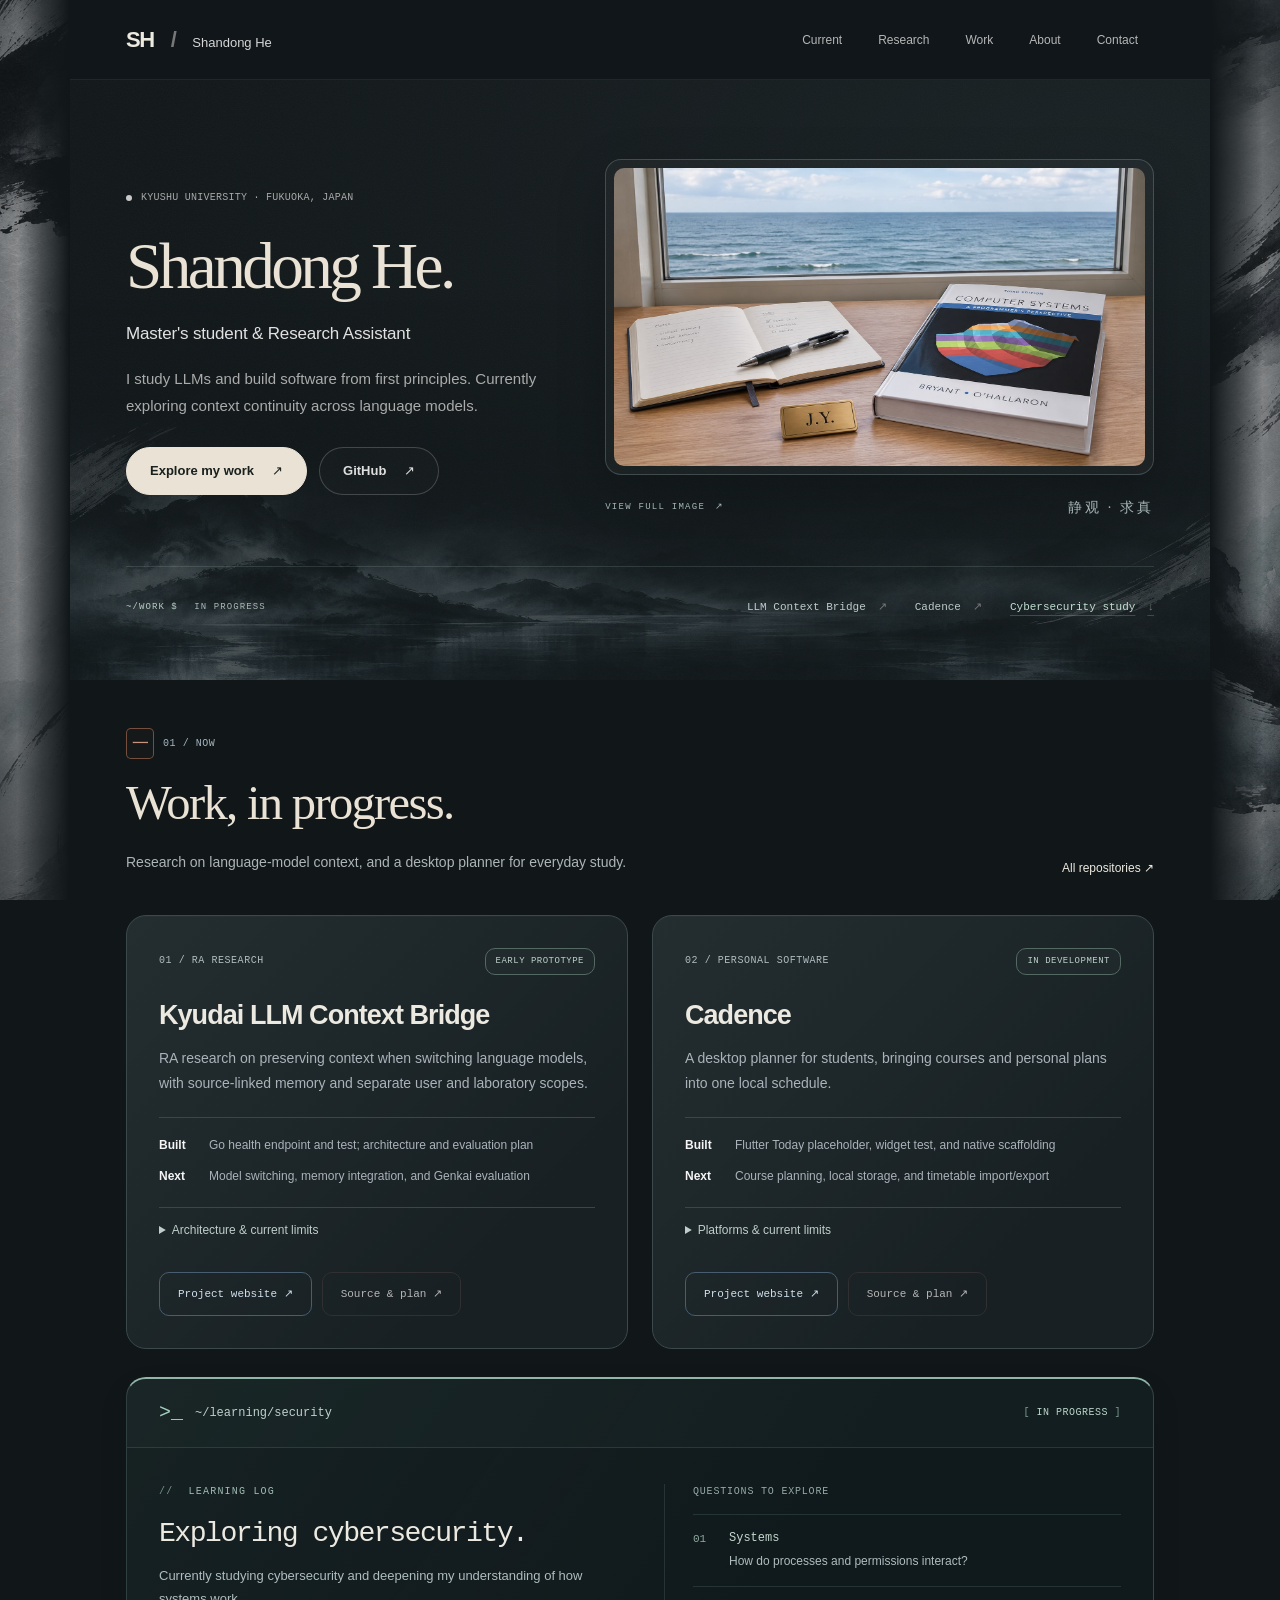
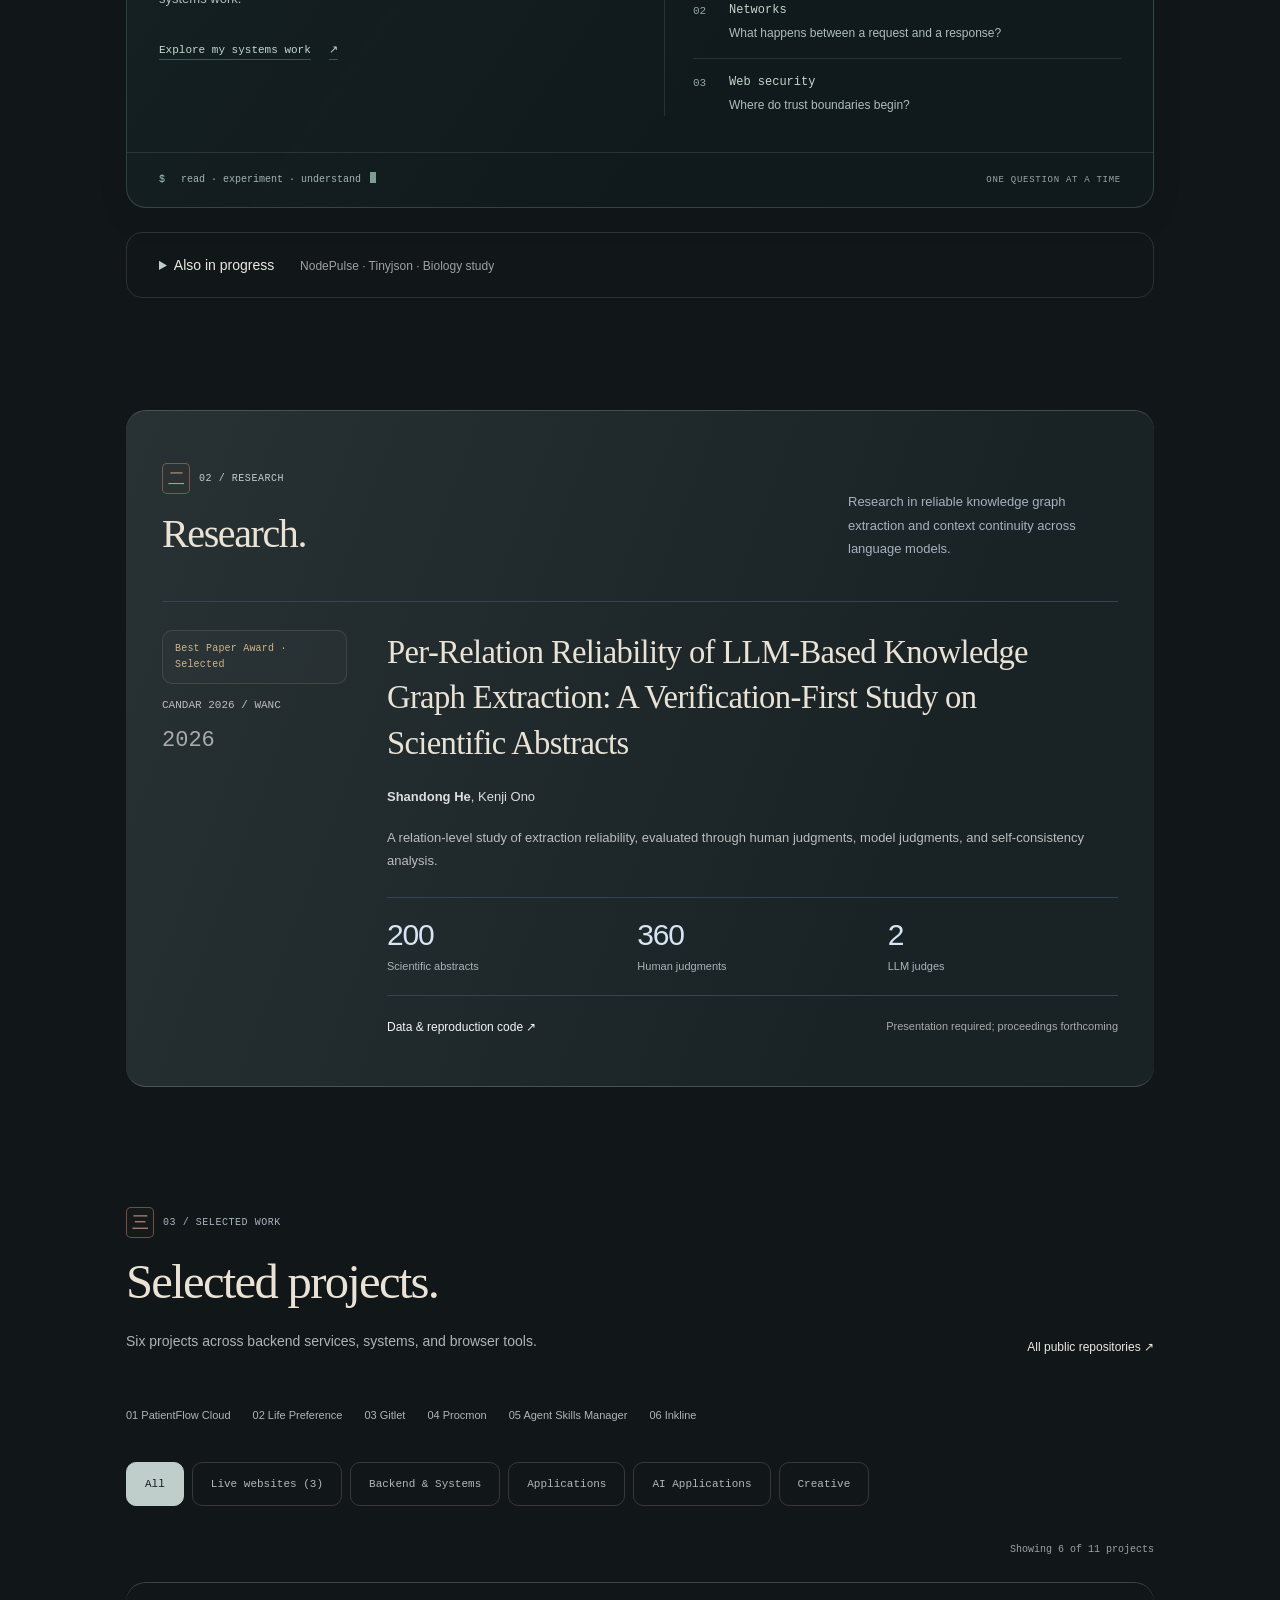
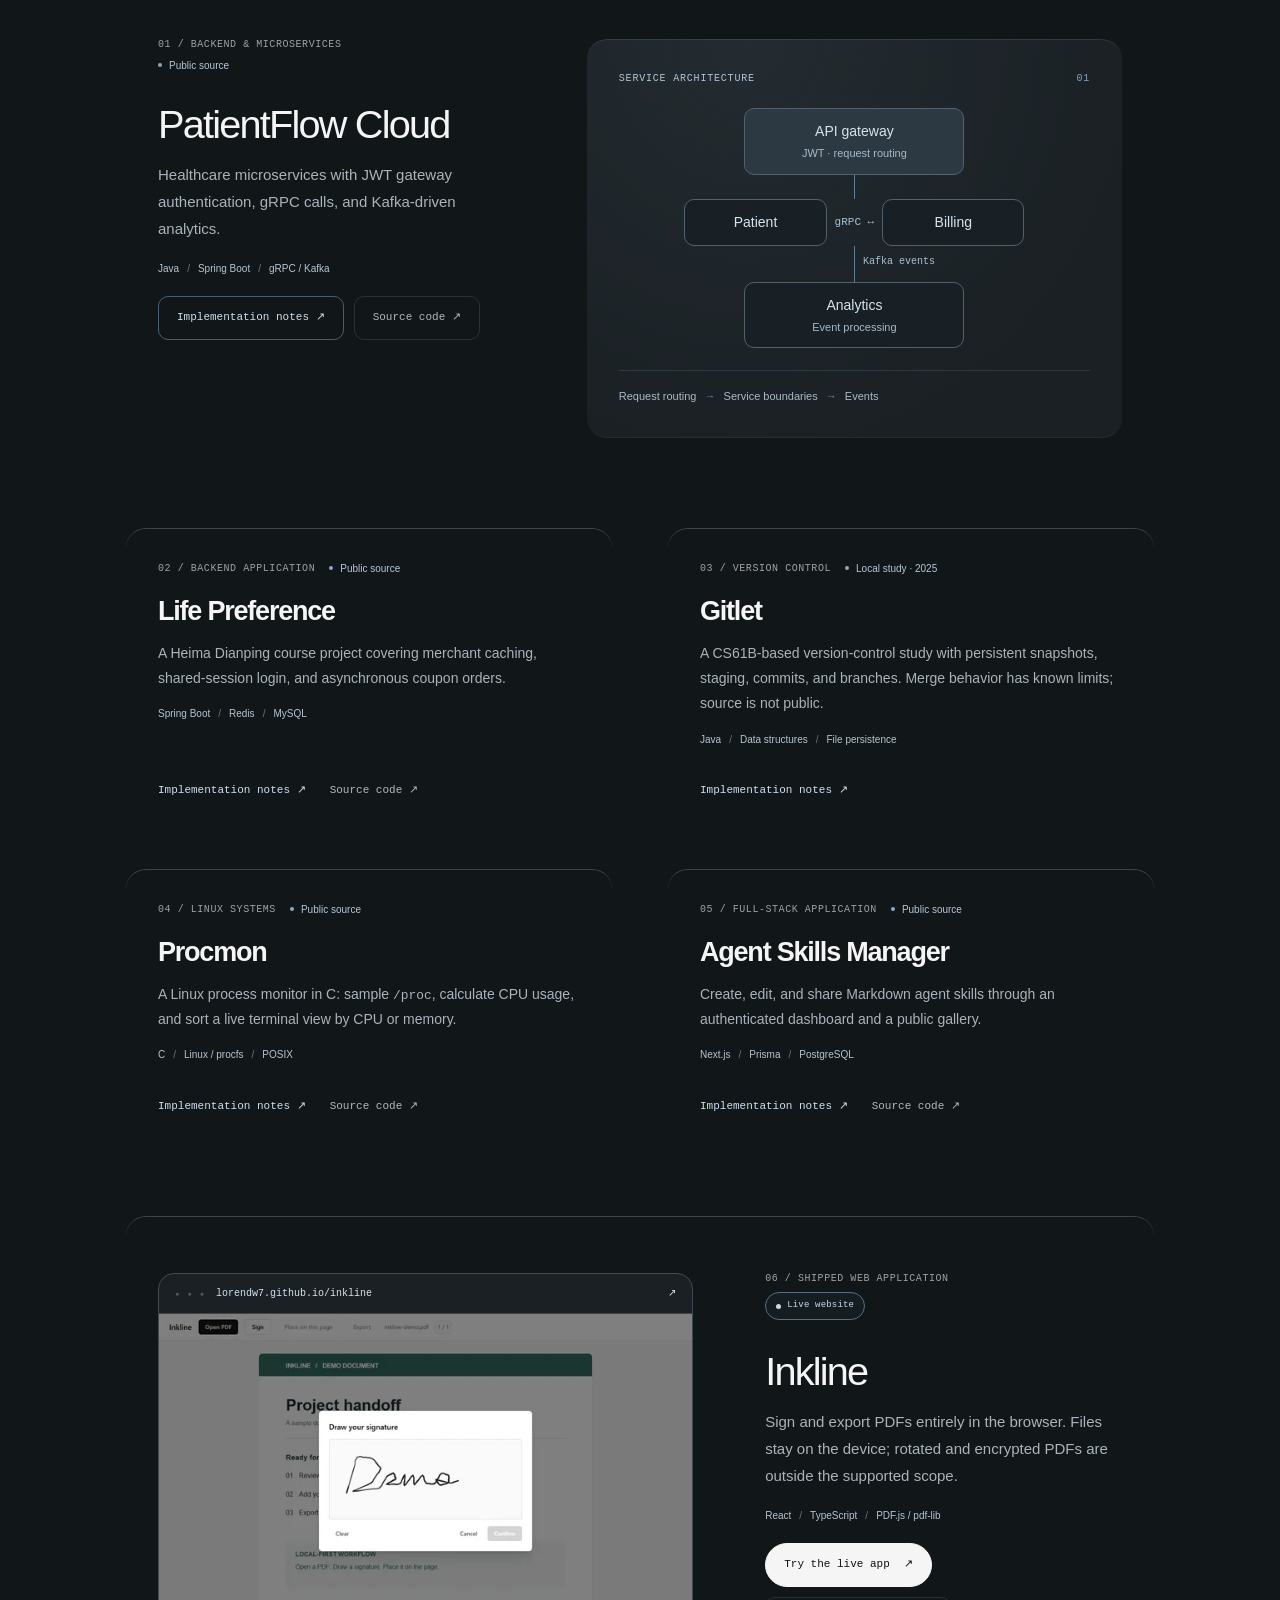
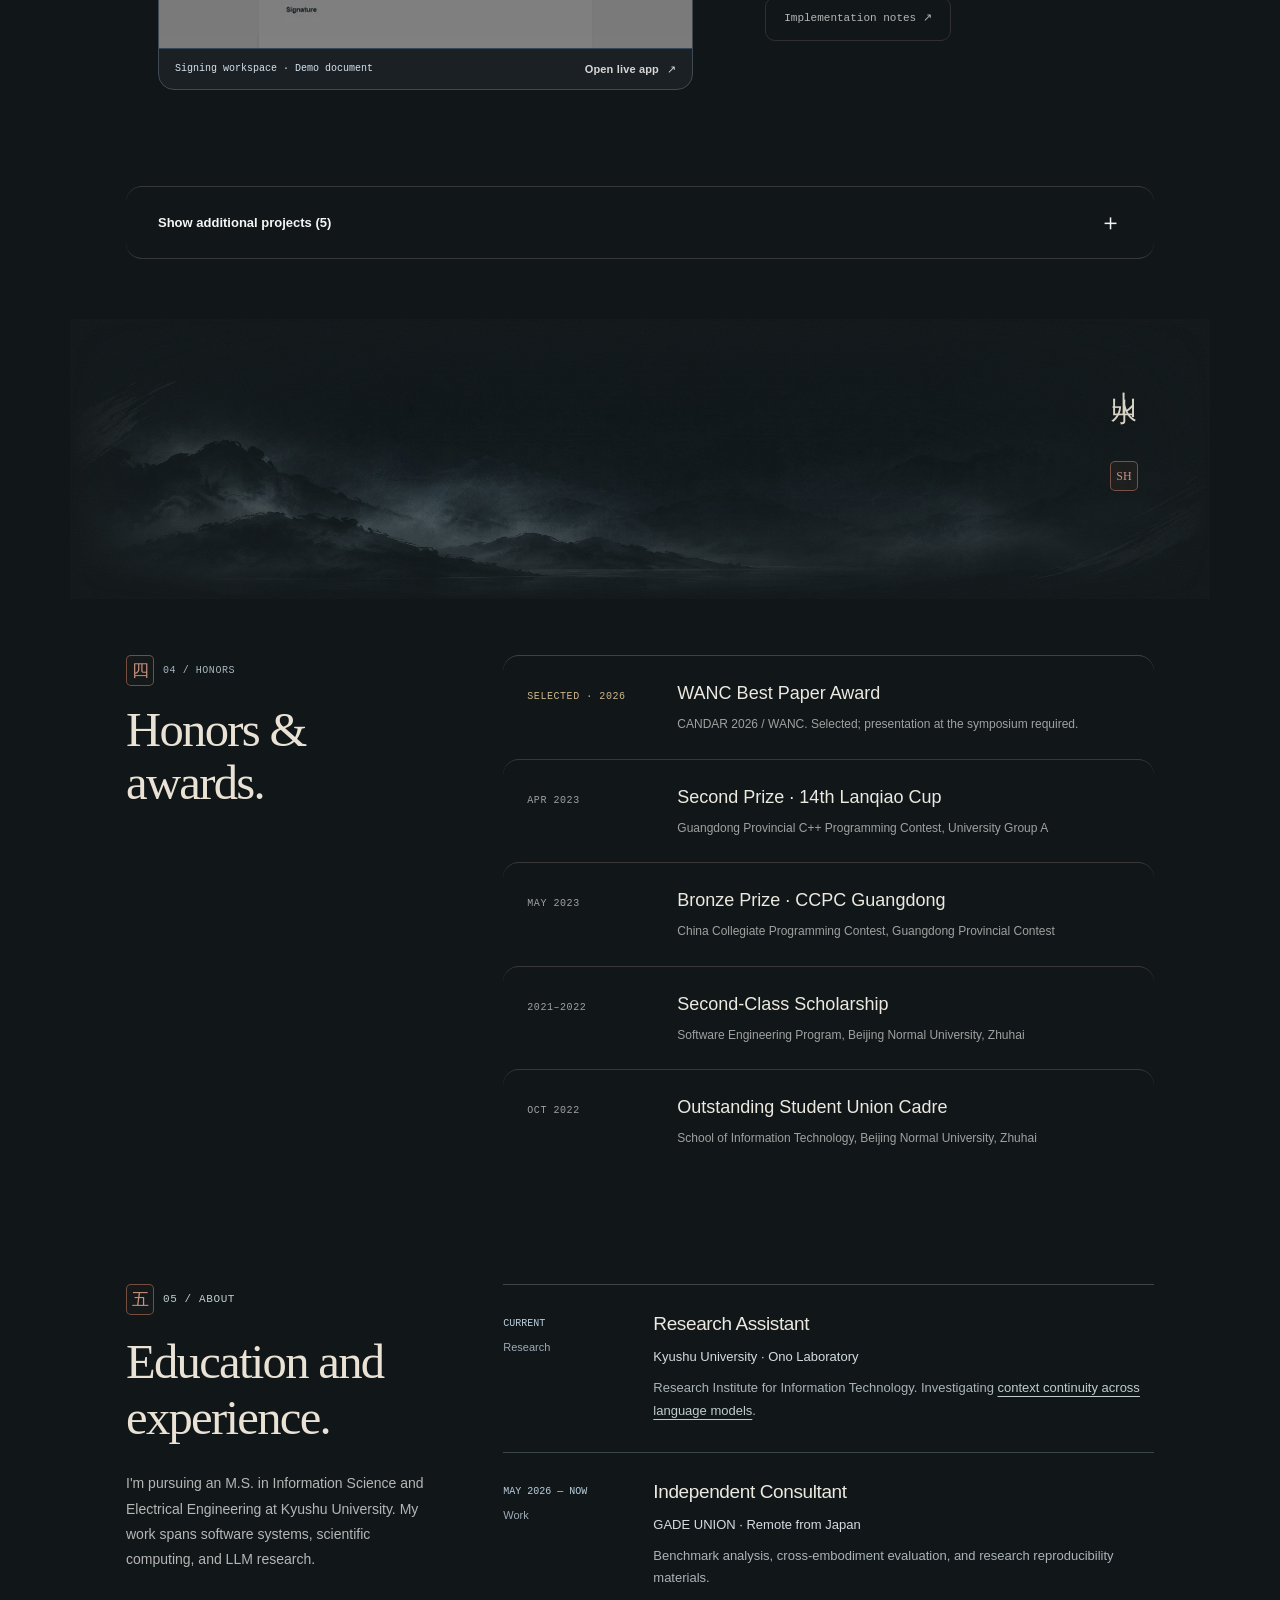
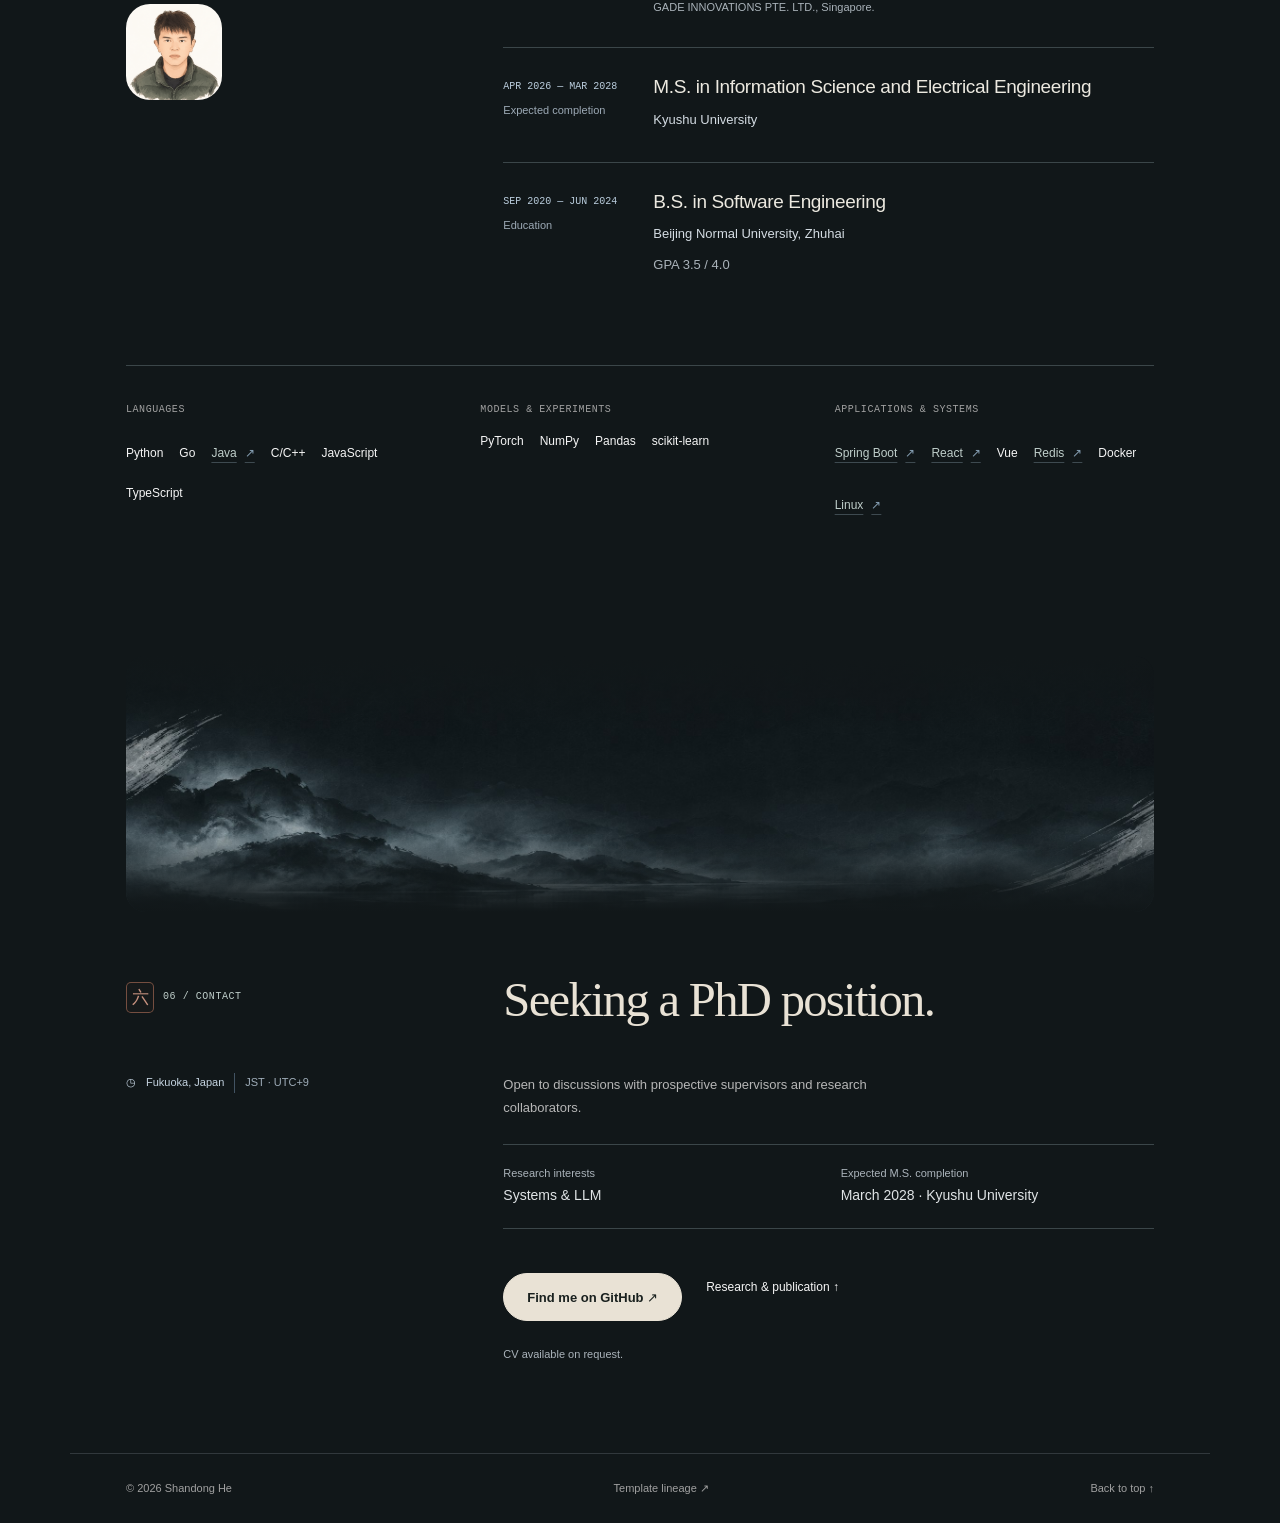
==== commit 963e8484: "Give ink theme cards and panels comfortable inner spacing" ====
--- a/index.html
+++ b/index.html
@@ -19,7 +19,7 @@
 <link rel="icon" href="assets/favicon.svg?v=monochrome-20261009" type="image/svg+xml">
 <link rel="stylesheet" href="styles.css?v=20261106-cinema">
 <link rel="stylesheet" href="simplefolio.css?v=20261023-award">
-<link rel="stylesheet" href="ink.css?v=20261107-rounded-frames">
+<link rel="stylesheet" href="ink.css?v=20261107-comfortable-insets">
 <script src="navigation.js?v=20261106-detail" defer></script>
 <script src="main.js?v=20261106-night" defer>
 </script>
--- a/ink.css
+++ b/ink.css
@@ -6,6 +6,7 @@
   --seal:#ca9380; --paper-light:#e9e2d5; --book:Georgia,"Songti SC","SimSun",serif;
   --surface:#191d20; --surface-raised:#22292e; --cool-muted:#aab3ba; --brass:#d0b68a;
   --radius-sm:10px; --radius-md:16px; --radius-lg:20px; --radius-pill:999px;
+  --frame-inset:32px; --frame-inset-compact:24px;
   --mono:"Cascadia Code",Consolas,"SFMono-Regular",monospace;
   color-scheme:dark; background:var(--paper); color:var(--ink); scroll-padding-top:100px;
   font-family:Inter,"Segoe UI",Arial,sans-serif;
@@ -92,7 +93,7 @@
 html[data-design=ink] .section-heading>p { max-width:270px; font-size:13px; }
 html[data-design=ink] .now-grid { gap:24px; }
 html[data-design=ink] .now-card {
-  display:flex; flex-direction:column; min-width:0; padding:28px;
+  display:flex; flex-direction:column; min-width:0; padding:32px var(--frame-inset);
   background:linear-gradient(135deg,#242e31,#182023 75%); color:var(--ink); border:1px solid #3b484c; border-radius:var(--radius-lg);
   box-shadow:inset 0 1px #ffffff05; transform:none;
 }
@@ -100,7 +101,7 @@
 html[data-design=ink] .now-card:focus-within { outline:0; }
 html[data-design=ink] .now-card__top { gap:12px; align-items:center; min-height:27px; font-size:10px; }
 html[data-design=ink] .status-pill,html[data-design=ink] .live-badge {
-  font-size:9px; line-height:1.5; padding:4px 8px; border:1px solid #586d80;
+  font-size:9px; line-height:1.5; padding:6px 10px; border:1px solid #586d80;
   border-radius:var(--radius-pill); color:#c6daeb; background:#b4d2ee08;
 }
 html[data-design=ink] .now-card h3 { margin-top:24px; font-size:27px; line-height:1.22; letter-spacing:-.035em; }
@@ -113,10 +114,10 @@
 html[data-design=ink] .scope-details p { padding:0 0 8px; color:var(--cool-muted); font-size:12px; line-height:1.8; }
 html[data-design=ink] summary::marker { color:var(--accent); }
 html[data-design=ink] .workbench-more { margin-top:24px; border:1px solid #303030; border-radius:var(--radius-md); }
-html[data-design=ink] .workbench-more summary { padding:22px 24px; border-radius:var(--radius-md); cursor:pointer; font-size:14px; font-weight:500; }
+html[data-design=ink] .workbench-more summary { padding:24px var(--frame-inset); border-radius:var(--radius-md); cursor:pointer; font-size:14px; font-weight:500; }
 html[data-design=ink] .workbench-more summary span { margin-left:22px; font-size:12px; font-weight:400; color:#a0a0a0; }
 html[data-design=ink] .now-grid--secondary { gap:24px; margin:0; padding:0 24px 24px; }
-html[data-design=ink] .now-grid--secondary .now-card { padding:22px 0 0; border:0; border-top:1px solid #303030; background:transparent; border-radius:0; }
+html[data-design=ink] .now-grid--secondary .now-card { padding:24px var(--frame-inset-compact); border:0; border-top:1px solid #303030; background:transparent; border-radius:0; }
 html[data-design=ink] .now-grid--secondary h3 { font-size:23px; }
 html[data-design=ink] #research {
   margin:88px 64px 0; padding:44px; color:#f5f5f5;
@@ -150,7 +151,7 @@
 html[data-design=ink] .featured-grid { display:grid; grid-template-columns:repeat(2,minmax(0,1fr)); column-gap:56px; }
 html[data-design=ink] .featured-grid .project-card {
   display:grid; grid-template-columns:minmax(0,.95fr) minmax(0,1.05fr);
-  column-gap:64px; row-gap:0; align-items:start; padding:42px 0; margin:0;
+  column-gap:64px; row-gap:0; align-items:start; padding:42px var(--frame-inset); margin:0;
   background:transparent; color:#f5f5f5; border:0; border-top:1px solid var(--line);
   border-radius:var(--radius-lg); transform:none; box-shadow:none;
 }
@@ -247,13 +248,13 @@
 }
 html[data-design=ink] .project-card .project-mark.website-preview { background:#151e27; color:#d6e3ee; border:1px solid #364757; border-radius:var(--radius-md); overflow:hidden; }
 html[data-design=ink] .website-preview img { filter:grayscale(1); }
-html[data-design=ink] .preview-address,html[data-design=ink] .preview-caption { border-color:#364757; font-family:var(--mono); font-size:10px; padding:10px 12px; }
+html[data-design=ink] .preview-address,html[data-design=ink] .preview-caption { border-color:#364757; font-family:var(--mono); font-size:10px; padding:12px 16px; }
 html[data-design=ink] .preview-dots { color:#555555; }
 html[data-design=ink] .preview-cta { color:#d6d6d6; font-size:11px; }
 html[data-design=ink] a.live-preview:hover { transform:none; box-shadow:none; border-color:#f5f5f5; }
 html[data-design=ink] .more-projects summary { background:transparent; color:#f5f5f5; border:1px solid #383838; border-radius:var(--radius-md); padding:22px 24px; font-size:13px; }
 html[data-design=ink] .archive-grid { display:block; margin-top:16px; }
-html[data-design=ink] .archive-grid .project-card { display:grid; grid-template-columns:minmax(0,1fr) minmax(0,1fr); gap:0 40px; align-items:start; padding:28px 0; border:0; border-bottom:1px solid var(--line); border-radius:var(--radius-lg); background:transparent; color:#f5f5f5; transform:none; }
+html[data-design=ink] .archive-grid .project-card { display:grid; grid-template-columns:minmax(0,1fr) minmax(0,1fr); gap:0 40px; align-items:start; padding:28px var(--frame-inset); border:0; border-bottom:1px solid var(--line); border-radius:var(--radius-lg); background:transparent; color:#f5f5f5; transform:none; }
 html[data-design=ink] .archive-grid .project-card > * { grid-column:1; }
 html[data-design=ink] .archive-grid .project-top { grid-column:1 / -1; margin-bottom:12px; }
 html[data-design=ink] .archive-grid .project-card h3 { margin:0; font-size:22px; letter-spacing:-.025em; }
@@ -263,7 +264,7 @@
 html[data-design=ink] .archive-grid .project-card[data-live] h3 { margin-top:6px; }
 html[data-design=ink] .creative-card p,html[data-design=ink] .creative-card .tags,html[data-design=ink] .creative-card .project-top { color:#b6b6b6; }
 html[data-design=ink] .awards-grid { display:block; }
-html[data-design=ink] .award-card { display:grid; grid-template-columns:145px minmax(180px,.8fr) minmax(0,1fr); align-items:baseline; gap:25px; padding:22px 0; border:0; border-top:1px solid #383838; border-radius:0; background:transparent; }
+html[data-design=ink] .award-card { display:grid; grid-template-columns:145px minmax(180px,.8fr) minmax(0,1fr); align-items:baseline; gap:25px; padding:24px var(--frame-inset-compact); border:0; border-top:1px solid #383838; border-radius:0; background:transparent; }
 html[data-design=ink] .award-card h3 { font-size:16px; line-height:1.4; margin:0; }
 html[data-design=ink] .award-card p { font-size:12px; margin:0; color:#a0a0a0; }
 html[data-design=ink] .award-card .small-label { font:10px/1.6 var(--mono); color:#a0a0a0; }
@@ -312,7 +313,7 @@
 html[data-design=ink] .case-study { padding:60px 0; border-color:#3e3e3e; scroll-margin-top:110px; }
 html[data-design=ink] .case-heading h2 { font-size:40px; font-weight:600; }
 html[data-design=ink] .case-facts { gap:32px; }
-html[data-design=ink] .case-facts article { padding:20px 0; background:transparent; border:0; border-top:1px solid #405469; border-radius:0; }
+html[data-design=ink] .case-facts article { padding:24px var(--frame-inset-compact); background:transparent; border:0; border-top:1px solid #405469; border-radius:0; }
 html[data-design=ink] .case-facts p { color:#b6b6b6; font-size:14px; }
 html[data-design=ink] .case-image { max-width:820px; margin:28px 0; }
 html[data-design=ink] .case-image img { width:100%; height:auto; filter:none; border-radius:var(--radius-sm); }
@@ -406,8 +407,8 @@
   html[data-design=ink] .now-card { padding:22px 18px; }
   html[data-design=ink] .now-card h3 { font-size:25px; }
   html[data-design=ink] .now-card__top { flex-wrap:wrap; gap:10px; }
-  html[data-design=ink] .workbench-more summary { padding:18px; line-height:1.6; }
-  html[data-design=ink] .now-grid--secondary { padding:0 18px 18px; }
+  html[data-design=ink] .workbench-more summary { padding:22px var(--frame-inset-compact); line-height:1.6; }
+  html[data-design=ink] .now-grid--secondary { padding:0 var(--frame-inset-compact) var(--frame-inset-compact); }
   html[data-design=ink] .workbench-more summary span { display:block; margin:7px 0 0; font-size:11px; }
   html[data-design=ink] #research { margin:60px 22px 0; padding:28px 22px; }
   html[data-design=ink] #research h2 { font-size:36px; }
@@ -425,18 +426,18 @@
   html.js[data-design=ink] .filters { display:grid; grid-template-columns:repeat(2,minmax(0,1fr)); gap:8px; }
   html[data-design=ink] .filters button { padding:9px 14px; font-size:11px; }
   html[data-design=ink] #project-count { text-align:left; margin:8px 0 16px; }
-  html[data-design=ink] .featured-grid .project-card { display:flex; flex-direction:column; padding:28px 0 34px; }
+  html[data-design=ink] .featured-grid .project-card { display:flex; flex-direction:column; padding:28px var(--frame-inset) 34px; }
   html[data-design=ink] .featured-grid .project-card .project-top { order:-2; }
   html[data-design=ink] .featured-grid .project-card>.project-mark { order:0; margin:22px 0 4px; width:100%; }
   html[data-design=ink] .featured-grid .project-card h3 { font-size:28px; margin-top:18px; }
   html[data-design=ink] .project-card p { font-size:13px; }
   html[data-design=ink] .archive-grid { margin-top:10px; }
-  html[data-design=ink] .archive-grid .project-card { display:flex; flex-direction:column; gap:0; padding:24px 0; }
+  html[data-design=ink] .archive-grid .project-card { display:flex; flex-direction:column; gap:0; padding:28px var(--frame-inset); }
   html[data-design=ink] .archive-grid .project-card:not([data-live]) > p { margin-top:12px; }
   html[data-design=ink] .archive-grid .project-card > .website-preview { width:100%; max-width:none; margin:16px 0; }
   html[data-design=ink] .archive-grid .project-card .project-top { margin-bottom:14px; }
   html[data-design=ink] .more-projects summary { padding:17px; font-size:12px; }
-  html[data-design=ink] .award-card { grid-template-columns:1fr; gap:8px; padding:20px 0; }
+  html[data-design=ink] .award-card { grid-template-columns:1fr; gap:8px; padding:24px var(--frame-inset-compact); }
   html[data-design=ink] .award-card p { grid-column:auto; }
   html[data-design=ink] .about-section { gap:32px; padding-bottom:45px; }
   html[data-design=ink] .about-intro h2 { font-size:36px; }
@@ -487,7 +488,7 @@
 html[data-design=ink] .tags span+span::before { content:"/"; margin-right:8px; color:#697882; }
 html[data-design=ink] .section > .section-heading .eyebrow { color:#a5b5c1; font-size:10px; }
 html[data-design=ink] #projects { padding-top:120px; }
-html[data-design=ink] .featured-grid .project-card:not(.project-spotlight) { display:flex; flex-direction:column; padding:32px 0 38px; }
+html[data-design=ink] .featured-grid .project-card:not(.project-spotlight) { display:flex; flex-direction:column; padding:32px var(--frame-inset) 38px; }
 html[data-design=ink] .featured-grid .project-card:not(.project-spotlight)>.project-mark { display:none; }
 html[data-design=ink] .featured-grid .project-card:not(.project-spotlight) h3 { font-size:27px; margin-top:20px; }
 html[data-design=ink] .featured-grid .project-card:not(.project-spotlight)>p { max-width:460px; }
@@ -496,7 +497,7 @@
 html[data-design=ink] .featured-grid .project-card:not(.project-spotlight) .project-demo { padding:10px 0; min-height:44px; border:0; border-radius:var(--radius-sm); background:transparent; }
 html[data-design=ink] .featured-grid .project-card:not(.project-spotlight) .project-demo:hover { color:#f0efeb; text-decoration:underline; text-underline-offset:6px; }
 html[data-design=ink] .featured-grid .project-card:not(.project-spotlight) .project-actions { gap:24px; }
-html[data-design=ink] .featured-grid .project-spotlight { grid-column:1 / -1; grid-template-columns:minmax(0,.8fr) minmax(0,1.2fr); padding:56px 0 72px; column-gap:72px; align-content:center; }
+html[data-design=ink] .featured-grid .project-spotlight { grid-column:1 / -1; grid-template-columns:minmax(0,.8fr) minmax(0,1.2fr); padding:56px var(--frame-inset) 72px; column-gap:72px; align-content:center; }
 html[data-design=ink] .featured-grid .project-spotlight h3 { font-size:clamp(32px,3.1vw,44px); font-weight:500; margin-top:28px; }
 html[data-design=ink] .featured-grid .project-spotlight>p { font-size:15px; }
 html[data-design=ink] .featured-grid .project-spotlight .project-top { flex-direction:column; align-items:flex-start; gap:8px; }
@@ -509,7 +510,7 @@
 html[data-design=ink] .featured-grid .project-spotlight--reverse>.project-mark { grid-column:1; }
 html[data-design=ink] .project-card .project-mark.website-preview { border-radius:var(--radius-md); background:#1b2024; border-color:#404a51; }
 html[data-design=ink] .website-preview img { filter:saturate(.55); }
-html[data-design=ink] .more-projects summary { border-inline:0; border-radius:var(--radius-md); padding:24px 0; }
+html[data-design=ink] .more-projects summary { border-inline:0; border-radius:var(--radius-md); padding:24px var(--frame-inset); }
 html[data-design=ink] #research { background:linear-gradient(110deg,#283235,#192225 75%); border-block-color:#828d8a66; }
 html[data-design=ink] #research .publication h3 { max-width:920px; font-family:var(--book); font-size:clamp(26px,2.55vw,36px); font-weight:400; letter-spacing:-.02em; line-height:1.4; color:var(--paper-light); text-wrap:pretty; }
 html[data-design=ink] .publication-meta .badge.accepted { border-radius:var(--radius-sm); background:#bca78608; }
@@ -580,6 +581,7 @@
   html[data-design=ink] .phd-facts { grid-template-columns:1fr; gap:18px; }
 }
 @media(max-width:650px) {
+  html[data-design=ink] { --frame-inset:24px; --frame-inset-compact:20px; }
   html[data-design=ink] .hero { padding-top:48px; padding-bottom:56px; }
   html[data-design=ink] .hero::before { opacity:1; background-size:180px 180px,auto,auto; }
   html[data-design=ink] .hero::after { background-size:auto 180px; opacity:.13; mask-image:linear-gradient(transparent 80%,#000); }
@@ -587,17 +589,17 @@
   html[data-design=ink] .hero-image picture { padding:7px; border-radius:3px; }
   html[data-design=ink] .hero-image img { height:auto; object-fit:contain; border-radius:1px; }
   html[data-design=ink] .chapter-seal { flex-basis:24px; width:24px; height:27px; font-size:15px; }
-  html[data-design=ink] .now-card { padding:24px 20px; }
-  html[data-design=ink] #research { margin-top:64px; padding:32px 0; background:transparent; }
+  html[data-design=ink] .now-card { padding:28px var(--frame-inset); }
+  html[data-design=ink] #research { margin-top:64px; padding:32px var(--frame-inset); background:transparent; }
   html[data-design=ink] #research .publication h3 { font-size:22px; }
   html[data-design=ink] #projects { padding-top:76px; }
   html[data-design=ink] .featured-grid { grid-template-columns:minmax(0,1fr); }
-  html[data-design=ink] .featured-grid .project-spotlight { display:flex; padding:32px 0 40px; margin-top:0; }
+  html[data-design=ink] .featured-grid .project-spotlight { display:flex; padding:32px var(--frame-inset) 40px; margin-top:0; }
   html[data-design=ink] .featured-grid .project-spotlight h3 { font-size:32px; margin-top:20px; }
   html[data-design=ink] .featured-grid .project-spotlight>p { font-size:14px; }
   html[data-design=ink] .featured-grid .project-spotlight .project-top { flex-direction:row; gap:8px 16px; }
   html[data-design=ink] .featured-grid .project-spotlight .project-mark.project-visual { min-height:340px; padding:22px; }
-  html[data-design=ink] .featured-grid .project-card:not(.project-spotlight) { padding:26px 0 28px; }
+  html[data-design=ink] .featured-grid .project-card:not(.project-spotlight) { padding:30px var(--frame-inset) 32px; }
   html[data-design=ink] .featured-grid .project-card:not(.project-spotlight) h3 { font-size:25px; margin-top:18px; }
   html[data-design=ink] .featured-grid .project-card:not(.project-spotlight) .project-actions { gap:20px; padding-top:12px; }
   html[data-design=ink] .ink-interlude { height:170px; margin:32px 0 12px; }
@@ -705,11 +707,11 @@
   background:linear-gradient(125deg,#799b9410,transparent 60%),#10191c; scroll-margin-top:16px;
   border-radius:var(--radius-lg); box-shadow:0 12px 32px #00000012;
 }
-html[data-design=ink] .learning-log__bar { padding:15px 26px; background:#8bb4aa08; border-radius:calc(var(--radius-lg) - 2px) calc(var(--radius-lg) - 2px) 0 0; }
+html[data-design=ink] .learning-log__bar { padding:18px var(--frame-inset); background:#8bb4aa08; border-radius:calc(var(--radius-lg) - 2px) calc(var(--radius-lg) - 2px) 0 0; }
 html[data-design=ink] .learning-log__label { color:#bed1cc; font:12px/1.6 var(--mono); }
 html[data-design=ink] .learning-log .terminal-prompt { color:var(--terminal-accent); }
 html[data-design=ink] .learning-log__label .terminal-prompt { font-size:20px; }
-html[data-design=ink] .learning-log__body { gap:48px; padding:30px 28px; }
+html[data-design=ink] .learning-log__body { gap:48px; padding:36px var(--frame-inset); }
 html[data-design=ink] .learning-log p { color:#aebdbf; font-size:13px; max-width:480px; line-height:1.75; }
 html[data-design=ink] .learning-log .learning-log__eyebrow { margin:0 0 16px; color:#9fbbb2; font:10px/1.6 var(--mono); letter-spacing:.12em; }
 html[data-design=ink] .learning-log__eyebrow span { margin-right:8px; color:#78948a; }
@@ -724,7 +726,7 @@
 html[data-design=ink] .learning-map__number { color:#90aa9f; }
 html[data-design=ink] .learning-map p { margin-top:4px; font-size:12px; }
 html[data-design=ink] .learning-map li:last-child { padding-bottom:0; }
-html[data-design=ink] .learning-log__footer { padding:13px 26px; color:#a2b6af; }
+html[data-design=ink] .learning-log__footer { padding:18px var(--frame-inset); color:#a2b6af; }
 html[data-design=ink] .learning-log__footer .terminal-prompt { margin-right:10px; }
 html[data-design=ink] .learning-log__footer-note { color:#96a8a4; font-size:9px; letter-spacing:.08em; }
 html[data-design=ink] .terminal-cursor { display:inline-block; width:6px; height:11px; margin-left:9px; vertical-align:-1px; background:#9abdad; opacity:.8; }
@@ -786,13 +788,13 @@
   html[data-design=ink] .hero-caption a { min-height:44px; }
   html[data-design=ink] .hero-caption [lang] { font-size:12px; }
   html[data-design=ink] .learning-log { padding:0; scroll-margin-top:8px; }
-  html[data-design=ink] .learning-log__bar { padding:14px 18px; gap:8px 14px; }
+  html[data-design=ink] .learning-log__bar { padding:16px var(--frame-inset); gap:8px 14px; }
   html[data-design=ink] .learning-log__label { gap:10px; font-size:11px; }
   html[data-design=ink] .learning-log__status { font-size:9px; }
-  html[data-design=ink] .learning-log__body { padding:24px 20px; gap:26px; }
+  html[data-design=ink] .learning-log__body { padding:28px var(--frame-inset); gap:26px; }
   html[data-design=ink] .learning-log h3 { font-size:25px; }
   html[data-design=ink] .learning-map { border-left:0; padding-left:0; }
-  html[data-design=ink] .learning-log__footer { padding:14px 18px; gap:8px; font-size:10px; }
+  html[data-design=ink] .learning-log__footer { padding:16px var(--frame-inset); gap:8px; font-size:10px; }
   html[data-design=ink] .learning-log__footer-note { font-size:8px; }
   html[data-design=ink] .contact-section .contact-frame { height:160px; margin-bottom:24px; }
   html[data-design=ink] .now-card .project-actions { gap:8px; }
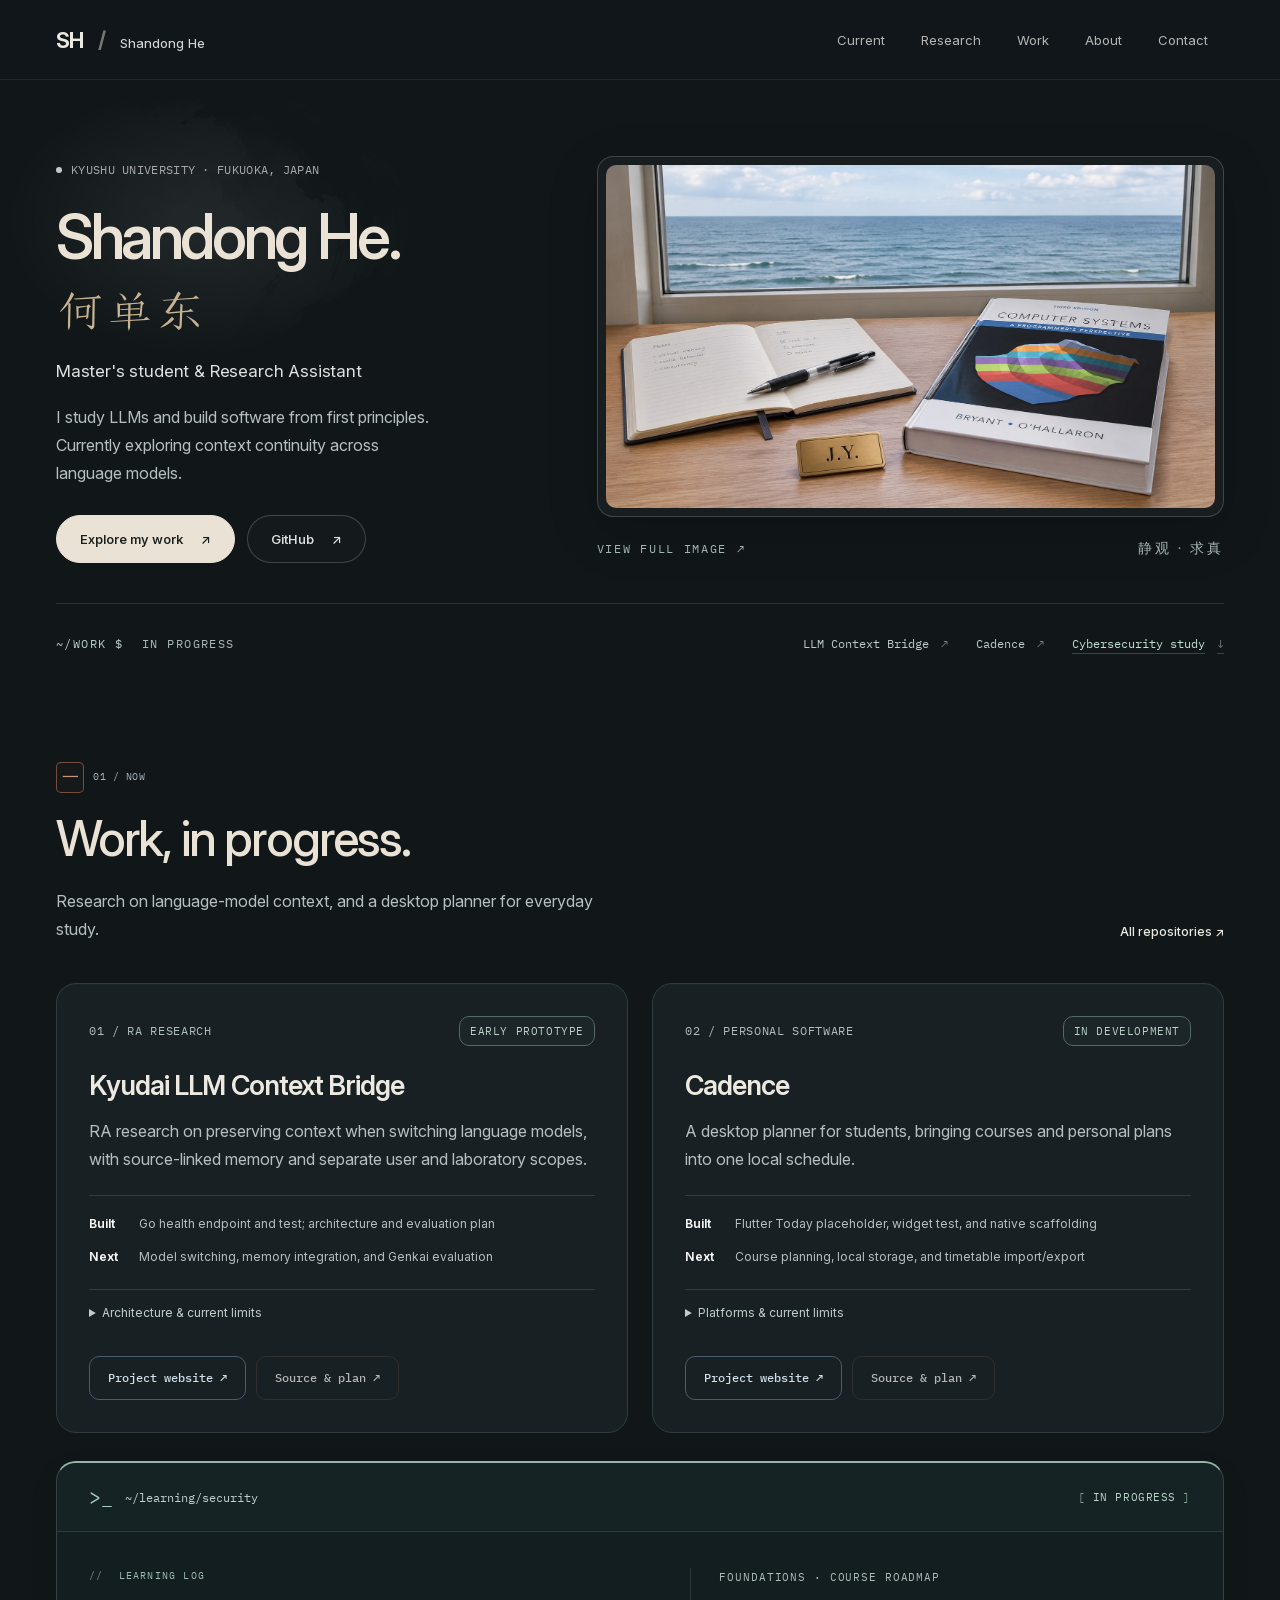
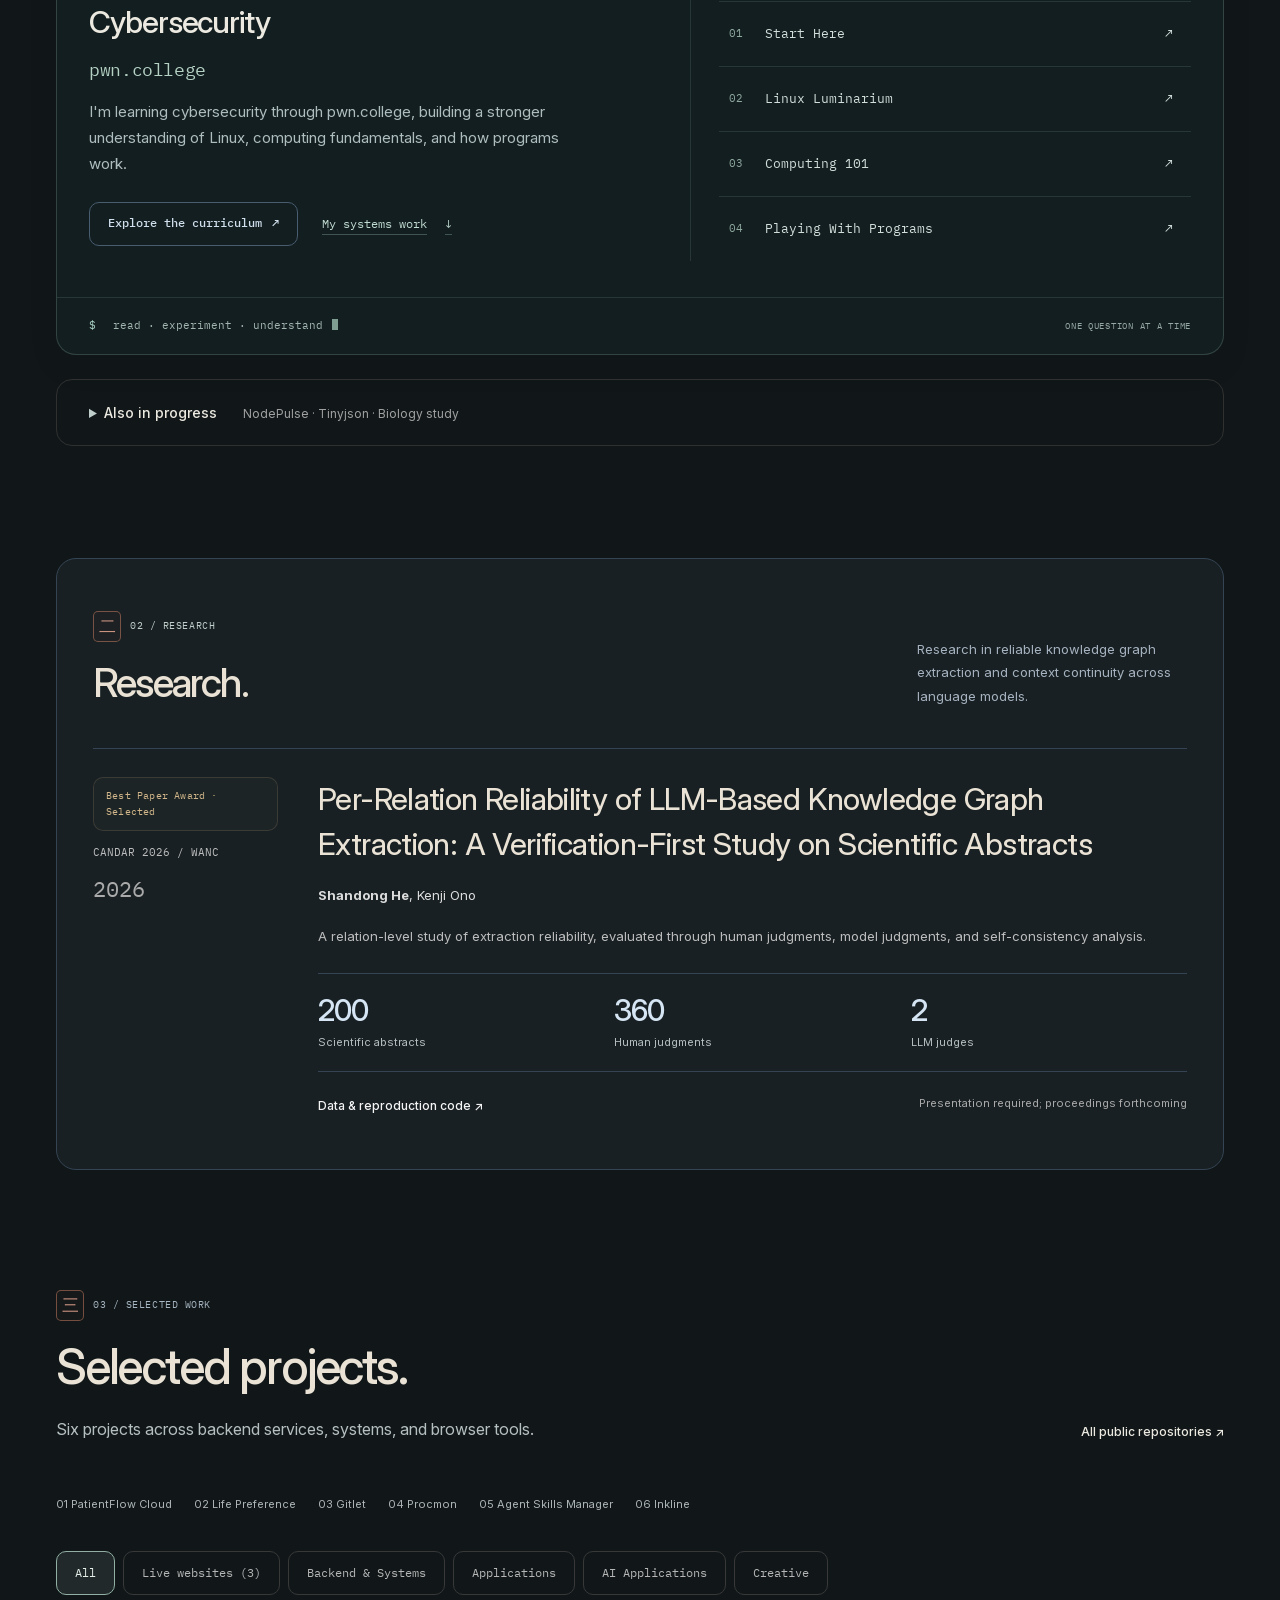
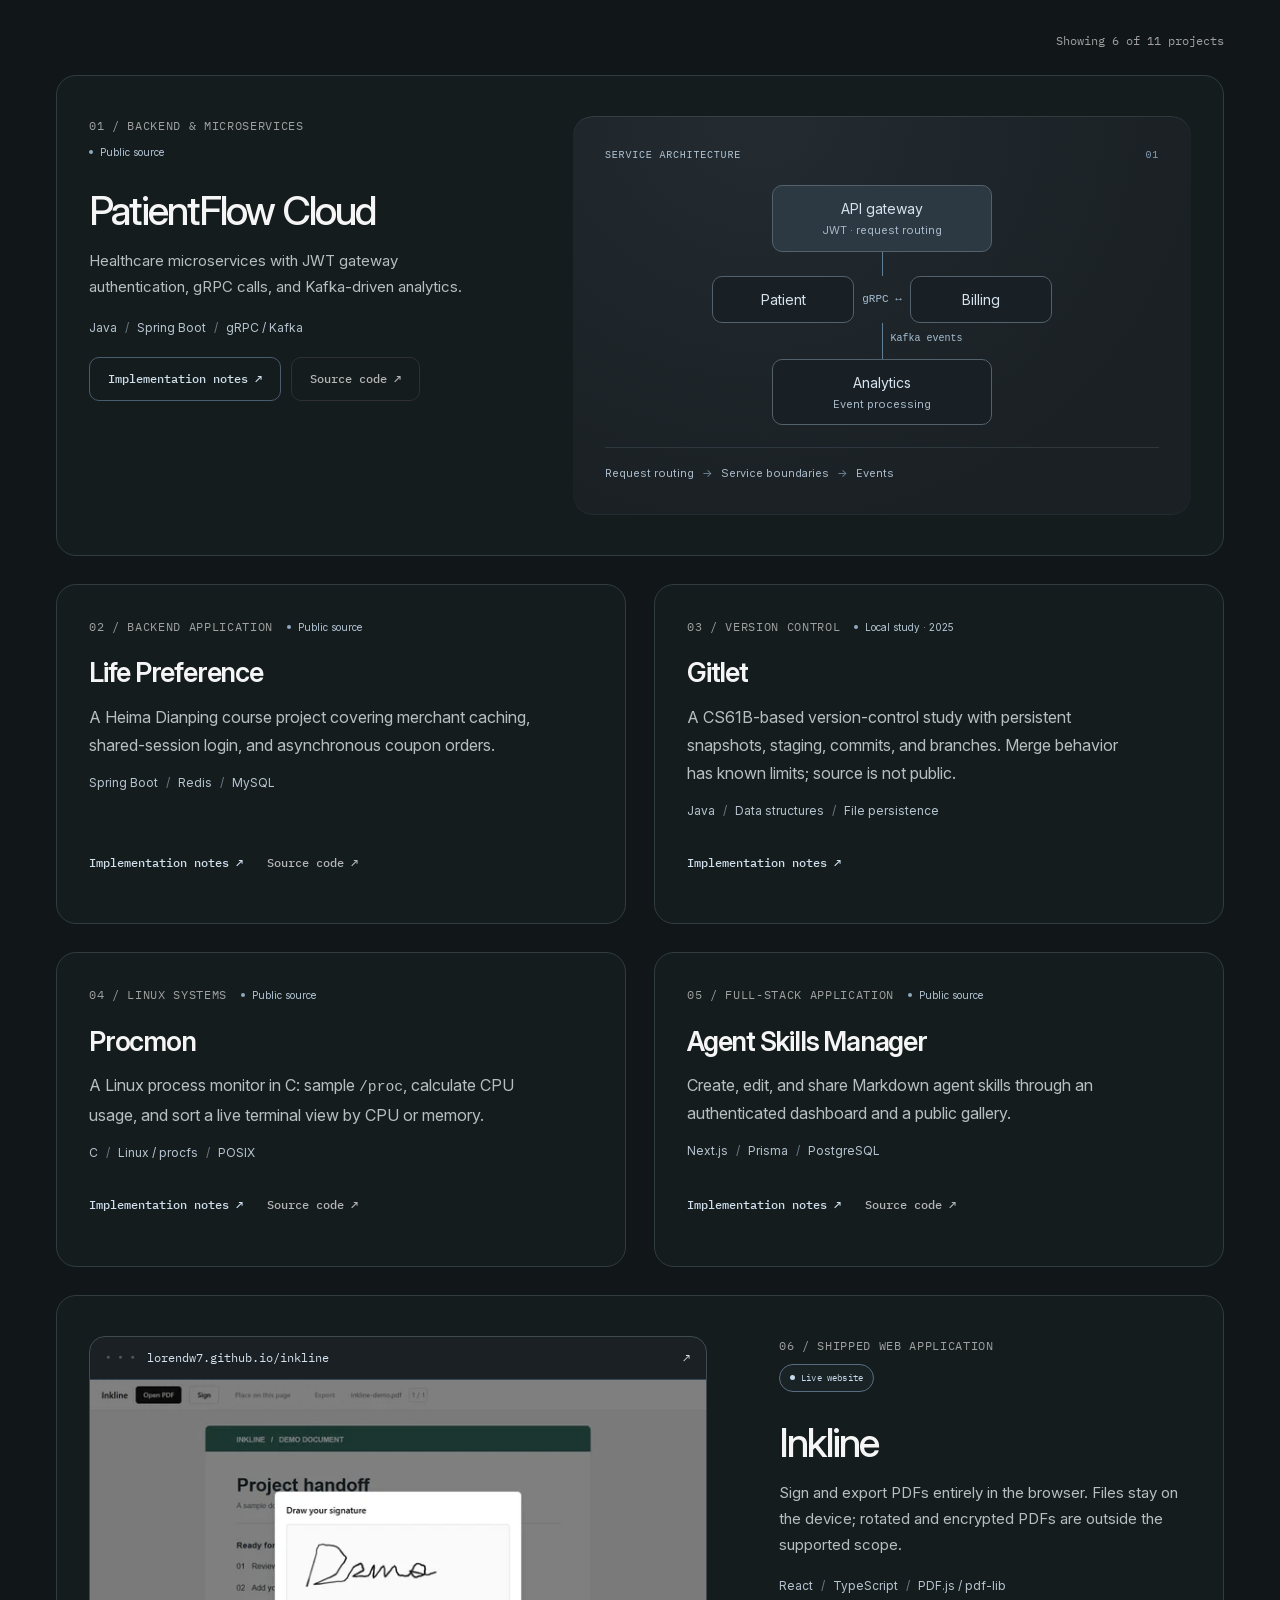
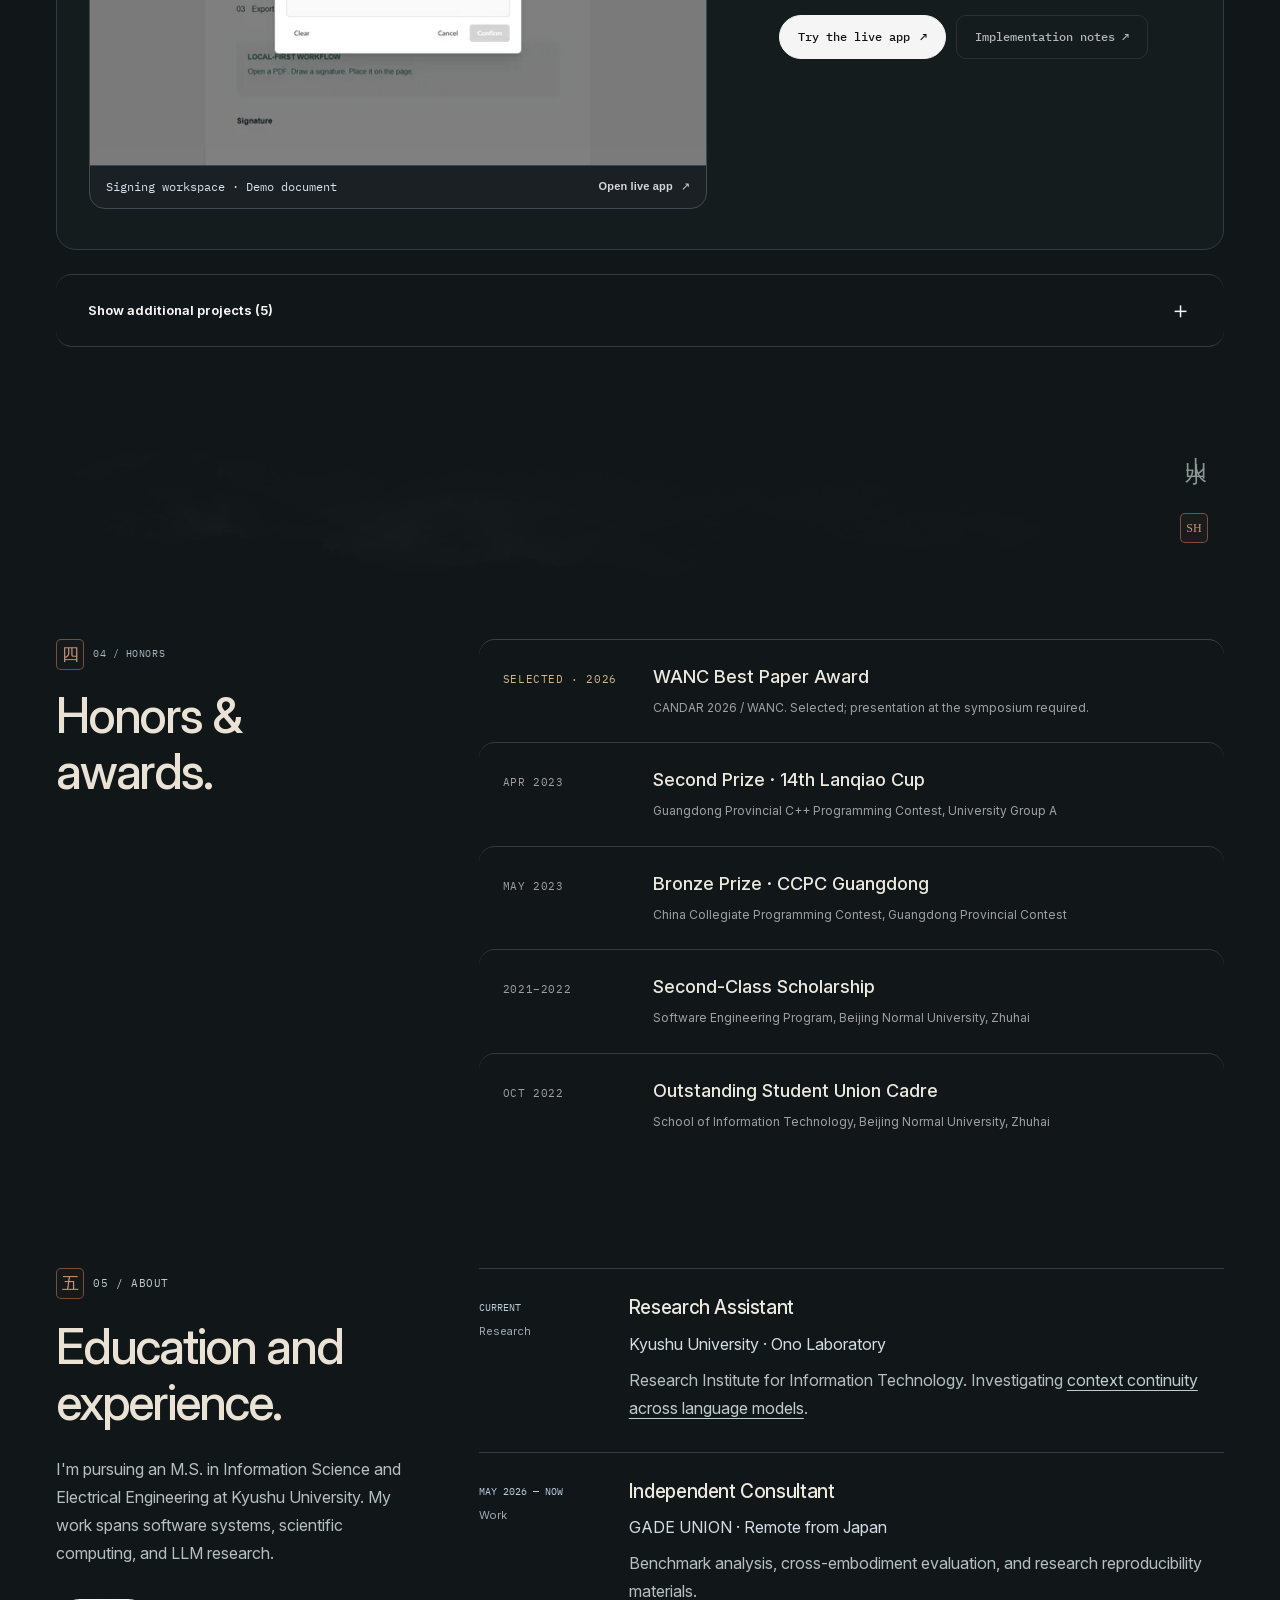
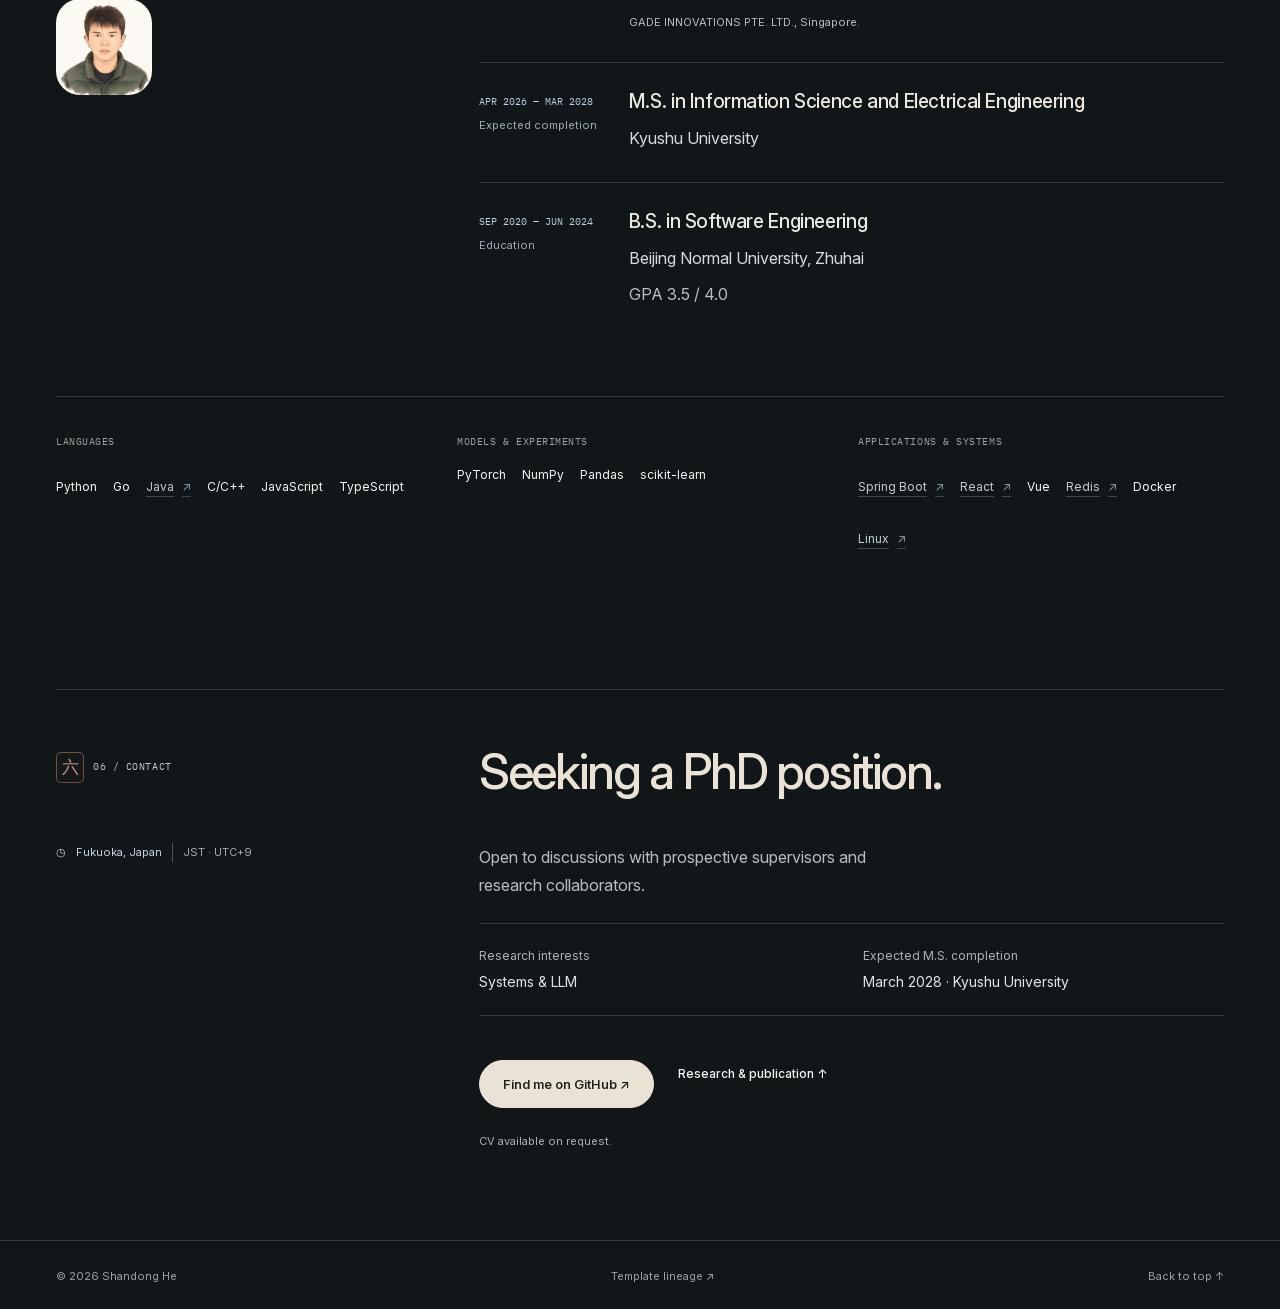
==== commit 9ecd7d05: "Refine the quiet ink theme, typography, and security learning experience" ====
--- a/index.html
+++ b/index.html
@@ -19,13 +19,13 @@
 <link rel="icon" href="assets/favicon.svg?v=monochrome-20261009" type="image/svg+xml">
 <link rel="stylesheet" href="styles.css?v=20261106-cinema">
 <link rel="stylesheet" href="simplefolio.css?v=20261023-award">
-<link rel="stylesheet" href="ink.css?v=20261107-comfortable-insets">
+<link rel="preload" href="assets/fonts/InterVariable.woff2" as="font" type="font/woff2" crossorigin>
+<link rel="stylesheet" href="ink.css?v=20261107-quiet-study">
 <script src="navigation.js?v=20261106-detail" defer></script>
-<script src="main.js?v=20261106-night" defer>
+<script src="main.js?v=20261107-quiet-study" defer>
 </script>
 </head>
 <body>
-<div class="ink-margins" aria-hidden="true"><span class="ink-margin ink-margin--left"></span><span class="ink-margin ink-margin--right"></span></div>
 <a class="skip-link" href="#main">Skip to content</a>
 <header class="site-header">
 <a class="wordmark" href="#home">SH<span> / </span>
@@ -56,6 +56,7 @@
 <span>Shandong</span>
 <em>He.</em>
 </h1>
+<p class="hero-signature" lang="zh-Hans"><img src="assets/he-shandong-shoujin.svg" alt="何单东" width="340" height="104"></p>
 <p class="hero-role">Master's student &amp; Research Assistant</p>
 <p class="hero-intro">I study LLMs and build software from first principles. Currently exploring context continuity across language models.</p>
 <div class="hero-links">
@@ -112,16 +113,17 @@
 <div class="learning-log__body">
 <div class="learning-log__intro">
 <p class="learning-log__eyebrow"><span aria-hidden="true">//</span> LEARNING LOG</p>
-<h3 id="learning-title">Exploring cybersecurity.</h3>
-<p>Currently studying cybersecurity and deepening my understanding of how systems work.</p>
-<a class="learning-log__link" href="#procmon">Explore my systems work <span aria-hidden="true">↗</span></a>
+<h3 id="learning-title">Cybersecurity<br><span class="learning-platform">pwn.college</span></h3>
+<p>I'm learning cybersecurity through pwn.college, building a stronger understanding of Linux, computing fundamentals, and how programs work.</p>
+<div class="learning-log__actions"><a class="project-demo" href="https://pwn.college/dojos" target="_blank" rel="noopener noreferrer">Explore the curriculum <span aria-hidden="true">↗</span></a><a class="learning-log__link" href="#procmon">My systems work <span aria-hidden="true">↓</span></a></div>
 </div>
 <div class="learning-map" aria-labelledby="learning-map-title">
-<h4 id="learning-map-title">Questions to explore</h4>
+<h4 id="learning-map-title">Foundations · course roadmap</h4>
 <ol>
-<li><span class="learning-map__number" aria-hidden="true">01</span><div><h5>Systems</h5><p>How do processes and permissions interact?</p></div></li>
-<li><span class="learning-map__number" aria-hidden="true">02</span><div><h5>Networks</h5><p>What happens between a request and a response?</p></div></li>
-<li><span class="learning-map__number" aria-hidden="true">03</span><div><h5>Web security</h5><p>Where do trust boundaries begin?</p></div></li>
+<li><a href="https://pwn.college/welcome/" target="_blank" rel="noopener noreferrer"><span class="learning-map__number" aria-hidden="true">01</span><span>Start Here</span><span aria-hidden="true">↗</span></a></li>
+<li><a href="https://pwn.college/linux-luminarium/" target="_blank" rel="noopener noreferrer"><span class="learning-map__number" aria-hidden="true">02</span><span>Linux Luminarium</span><span aria-hidden="true">↗</span></a></li>
+<li><a href="https://pwn.college/computing-101/" target="_blank" rel="noopener noreferrer"><span class="learning-map__number" aria-hidden="true">03</span><span>Computing 101</span><span aria-hidden="true">↗</span></a></li>
+<li><a href="https://pwn.college/fundamentals/" target="_blank" rel="noopener noreferrer"><span class="learning-map__number" aria-hidden="true">04</span><span>Playing With Programs</span><span aria-hidden="true">↗</span></a></li>
 </ol>
 </div>
 </div>
--- a/ink.css
+++ b/ink.css
@@ -1,13 +1,17 @@
-/* Ink / Cinema. Cool charcoal, paper margins, and calligraphic dry brush. */
+/* Ink / Cinema. Quiet charcoal, local ink accents, and readable typography. */
+@font-face { font-family:Inter; src:url("assets/fonts/InterVariable.woff2") format("woff2"); font-weight:100 900; font-style:normal; font-display:swap; }
+@font-face { font-family:"IBM Plex Mono"; src:url("assets/fonts/IBMPlexMono-Regular.woff2") format("woff2"); font-weight:400; font-style:normal; font-display:swap; }
+@font-face { font-family:"IBM Plex Mono"; src:url("assets/fonts/IBMPlexMono-Medium.woff2") format("woff2"); font-weight:500; font-style:normal; font-display:swap; }
 html[data-design=ink] {
   --paper:#111719; --white:#1b2326; --ink:#ece9e0; --muted:#adb5b5;
   --line:#3b4649; --accent:#bfceca; --green:#bfceca; --max:1280px;
-  --gutter:clamp(0px,calc(25vw - 250px),112px);
+  --gutter:0px;
   --seal:#ca9380; --paper-light:#e9e2d5; --book:Georgia,"Songti SC","SimSun",serif;
   --surface:#191d20; --surface-raised:#22292e; --cool-muted:#aab3ba; --brass:#d0b68a;
   --radius-sm:10px; --radius-md:16px; --radius-lg:20px; --radius-pill:999px;
   --frame-inset:32px; --frame-inset-compact:24px;
-  --mono:"Cascadia Code",Consolas,"SFMono-Regular",monospace;
+  --mono:"IBM Plex Mono","Cascadia Code",Consolas,monospace;
+  --sans:Inter,"Segoe UI","PingFang SC","Microsoft YaHei",sans-serif;
   color-scheme:dark; background:var(--paper); color:var(--ink); scroll-padding-top:100px;
   font-family:Inter,"Segoe UI",Arial,sans-serif;
 }
@@ -628,8 +632,10 @@
   html[data-design=ink] *,html[data-design=ink] *::before,html[data-design=ink] *::after { transition:none!important; animation:none!important; }
 }
 
-/* Paper lives outside the reading column; ink never covers links or the photograph. */
-.ink-margins,.hero-caption { display:none; }
+/* Decoration stays local to the hero and one chapter break. */
+.hero-caption { display:none; }
+.hero-signature { margin:0 0 24px; }
+.hero-signature img { width:150px; height:auto; }
 .hero>.hero-note { grid-column:1 / -1; width:100%; }
 .hero-image-link { display:block; }
 .terminal-prompt { font-family:var(--mono,monospace); color:var(--accent); }
@@ -659,25 +665,6 @@
 html[data-design=ink] main { position:relative; }
 html[data-design=ink] .site-header { background:rgba(17,23,25,.96); padding-inline:56px; }
 html[data-design=ink] footer { position:relative; }
-html[data-design=ink] .ink-margins {
-  display:block; position:fixed; inset:0; z-index:-1;
-  overflow:hidden; pointer-events:none; user-select:none;
-  background:var(--paper); contain:strict;
-}
-html[data-design=ink] .ink-margin {
-  position:absolute; inset-block:0; width:max(var(--gutter),calc((100% - var(--max)) / 2));
-  background-color:#c4c8c6;
-  background-image:linear-gradient(180deg,#11171944,transparent 24%,#11171912 70%,#11171977),url("assets/ink-calligraphy-margin.jpg");
-  background-repeat:no-repeat;
-  background-size:100% 100%,auto 110%;
-  background-position:center,48% center;
-}
-html[data-design=ink] .ink-margin::after {
-  content:""; position:absolute; inset:0;
-  background:linear-gradient(90deg,#11171933,transparent 45%,#111719a6 90%,#111719);
-}
-html[data-design=ink] .ink-margin--left { left:0; }
-html[data-design=ink] .ink-margin--right { right:0; transform:rotate(180deg); background-position:center,72% center; }
 html[data-design=ink] .hero::before {
   background:url("assets/paper-grain.svg") repeat,radial-gradient(ellipse at 90% 15%,#63828b18,transparent 65%);
   background-size:240px 240px,auto;
@@ -745,8 +732,6 @@
 html[data-design=ink] .ink-interlude::after { display:none; }
 html[data-design=ink] .landscape-title { font-family:"KaiTi","STKaiti","SimSun",serif; }
 html[data-design=ink] .case-hero::before { background:radial-gradient(ellipse at top right,#597d8830,transparent 65%); }
-html[data-design=ink] .ink-margin { opacity:.62; }
-html[data-design=ink] .ink-margin::after { background:linear-gradient(90deg,#11171926,transparent 25%,#1117198c 60%,#111719); }
 html[data-design=ink] .contact-section .contact-frame { height:clamp(190px,20vw,260px); border-radius:var(--radius-lg); background:var(--paper); }
 /* Keep navigation highlights rounded without doubling the card's divider. */
 html[data-design=ink] .project-card:focus-within { border-color:transparent; outline:2px solid var(--accent); outline-offset:5px; }
@@ -770,9 +755,6 @@
 @media(min-width:651px) and (max-width:900px) {
   html[data-design=ink] .hero { padding-block:56px 40px; gap:32px; }
   html[data-design=ink] .hero-image { max-width:660px; }
-}
-@media(max-width:1000px) {
-  html[data-design=ink] .ink-margins { display:none; }
 }
 @media(max-width:650px) {
   html[data-design=ink] .site-header { padding-inline:22px; }
@@ -804,9 +786,96 @@
     background-size:auto 230px; filter:none; mix-blend-mode:normal; opacity:.7;
   }
 }
+/* Reading-first refinement. Keep the image and name mark independent of decoration. */
+html[data-design=ink] { --line:#303c3f; --cool-muted:#b6bfc0; scroll-behavior:auto; font-family:var(--sans); }
+html[data-design=ink] .hero::before { background:none; }
+html[data-design=ink] .hero::after {
+  inset:0 auto auto 0; width:min(420px,55%); height:280px;
+  background:url("assets/ink-calligraphy-margin.jpg") no-repeat 45% 38% / cover;
+  opacity:.09; filter:grayscale(1);
+  mask-image:radial-gradient(ellipse closest-side at center,#000 10%,transparent 100%);
+}
+html[data-design=ink] .hero-copy { animation:none; }
+html[data-design=ink] .hero h1 { font-family:var(--sans); font-weight:550; font-size:clamp(44px,4.8vw,68px); letter-spacing:-.055em; }
+html[data-design=ink] :is(.section-heading h2,.about-intro h2,.contact-section h2,.case-hero h1) { font-family:var(--sans); font-weight:500; line-height:1.15; letter-spacing:-.045em; }
+html[data-design=ink] #research .publication h3 { font-family:var(--sans); font-weight:450; font-size:clamp(24px,2.4vw,32px); line-height:1.45; }
+html[data-design=ink] :is(.hero-intro,.section-intro,.about-intro>p:not(.eyebrow),.case-hero>p:not(.eyebrow)) { font-size:16px; line-height:1.75; color:var(--cool-muted); }
+html[data-design=ink] .project-card p,html[data-design=ink] .now-card>p,
+html[data-design=ink] .case-facts p,html[data-design=ink] .experience-entry p,
+html[data-design=ink] .contact-section>div>p { font-size:16px; line-height:1.75; color:var(--cool-muted); }
+html[data-design=ink] :is(.project-top,.now-card__top,.tags,.text-link,.hero .eyebrow,.hero-note .small-label,.now-card__facts,.scope-details summary,.scope-details p,.case-links a,.project-demo,.filters button,.award-card p,.phd-facts dt,#project-count) { font-size:12px; line-height:1.7; }
+html[data-design=ink] .hero-current a { font-size:12px; }
+html[data-design=ink] :is(.status-pill,.learning-log__status,.award-card .small-label) { font-size:11px; }
+html[data-design=ink] :is(.preview-address,.preview-caption,.hero-caption) { font-size:12px; }
+html[data-design=ink] nav { font-size:13px; }
+html[data-design=ink] :is(.now-card,#research) { background:#182023; border:1px solid var(--line); }
+html[data-design=ink] .featured-grid .project-card,html[data-design=ink] .archive-grid .project-card { background:#141c1e; border:1px solid var(--line); transition:background-color 160ms ease,border-color 160ms ease; }
+html[data-design=ink] .featured-grid { gap:28px; }
+html[data-design=ink] .archive-grid { display:grid; grid-template-columns:minmax(0,1fr); gap:20px; }
+html[data-design=ink] .featured-grid .project-spotlight { padding-block:40px; }
+html[data-design=ink] .featured-grid .project-spotlight--reverse { margin-top:0; }
+html[data-design=ink] .project-card:focus-within { border-color:var(--line); outline:none; }
+html[data-design=ink] .project-card:has(:focus-visible) { outline:2px solid #a5c5b9; outline-offset:4px; }
+html[data-design=ink] :is(.now-card,.project-card,.case-study) { scroll-margin-top:24px; }
+html[data-design=ink] :is(.project-demo,.case-links a,.filters button) { min-height:44px; display:inline-flex; align-items:center; justify-content:center; gap:10px; }
+html[data-design=ink] .featured-grid .project-card:not(.project-spotlight) .project-demo { padding-inline:0; }
+html[data-design=ink] :is(a,button,summary) { -webkit-tap-highlight-color:#a5c5b926; }
+html[data-design=ink] :is(a,button,summary):focus-visible { outline:2px solid #a5c5b9; outline-offset:4px; }
+html[data-design=ink] .filters button[aria-pressed=true] { background:#b6c9c019; color:#e4ede8; border-color:#91afa2; }
+html[data-design=ink] .scope-details summary { padding-right:12px; }
+html[data-design=ink] :is(.scope-details summary,.workbench-more summary,.more-projects summary) { transition:background-color 160ms ease,color 160ms ease; }
+html[data-design=ink] .scope-details[open] { padding-bottom:12px; }
+html[data-design=ink] .learning-log { background:#131e20; }
+html[data-design=ink] .learning-log__body { grid-template-columns:minmax(0,1.05fr) minmax(0,.95fr); }
+html[data-design=ink] .learning-log h3 { font-family:var(--sans); font-weight:500; font-size:clamp(26px,2.4vw,32px); letter-spacing:-.035em; line-height:1.4; }
+html[data-design=ink] .learning-platform { color:#b4d1c3; font:400 18px/1.8 var(--mono); letter-spacing:-.02em; }
+html[data-design=ink] .learning-log p { font-family:var(--sans); font-size:15px; }
+html[data-design=ink] .learning-log__actions { display:flex; flex-wrap:wrap; align-items:center; gap:12px 24px; margin-top:24px; }
+html[data-design=ink] .learning-log__link { margin:0; font-size:12px; }
+html[data-design=ink] .learning-map h4 { font-size:11px; line-height:1.7; color:#acbdb7; }
+html[data-design=ink] .learning-map li { display:block; padding:0; }
+html[data-design=ink] .learning-map li a { display:grid; grid-template-columns:24px minmax(0,1fr) 16px; gap:12px; align-items:center; min-height:64px; padding:14px 10px; border-radius:10px; font:400 13px/1.7 var(--mono); color:#d1deda; transition:background-color 160ms ease,color 160ms ease; }
+html[data-design=ink] .learning-map__number { padding:0; font-size:11px; }
+html[data-design=ink] .learning-log__bar { gap:12px 20px; }
+html[data-design=ink] .learning-log__footer { font-size:11px; }
+html[data-design=ink] .ink-interlude { height:180px; margin:56px 0 24px; background:none; }
+html[data-design=ink] .ink-interlude::before { opacity:.12; filter:grayscale(1); mix-blend-mode:normal; mask-image:radial-gradient(ellipse at center,#000,transparent 72%); }
+html[data-design=ink] .landscape-title { top:36px; font-size:22px; color:#8c9894; font-family:"Songti SC","SimSun",serif; }
+html[data-design=ink] .landscape-seal { top:110px; }
+html[data-design=ink] .contact-section .contact-frame { display:none; }
+html[data-design=ink] .contact-section { border-top:1px solid var(--line); padding-top:44px; }
+html[data-design=ink] .case-hero::before,html[data-design=ink] .contact-section::before { background:none; }
+html[data-design=ink] .reading-progress { background:#8fa89c; }
+@media(hover:hover) {
+  html[data-design=ink] :is(.featured-grid,.archive-grid) .project-card:hover { background:#192225; border-color:#61746d; transform:none; }
+  html[data-design=ink] .now-card:hover { border-color:#61746d; }
+  html[data-design=ink] .learning-map li a:hover { background:#a8c9bc0c; color:#e5efe9; }
+  html[data-design=ink] :is(.scope-details summary,.workbench-more summary,.more-projects summary):hover { background:#a8c9bc08; color:#e5efe9; }
+  html[data-design=ink] :is(.text-link,.project-demo.secondary,.hero-caption a):hover { color:#dce9e2; text-decoration:underline; text-underline-offset:5px; }
+  html[data-design=ink] nav a:hover { color:#e5efe9; background:#a8c9bc0c; }
+}
+@media(max-width:900px) {
+  html[data-design=ink] .learning-log__body { grid-template-columns:minmax(0,1fr); }
+  html[data-design=ink] .learning-map { padding-left:0; border-left:0; }
+}
+@media(max-width:650px) {
+  html[data-design=ink] .hero h1 { font-size:clamp(40px,11vw,58px); }
+  html[data-design=ink] .hero-signature img { width:132px; }
+  html[data-design=ink] .hero-signature { margin-bottom:20px; }
+  html[data-design=ink] :is(.hero-intro,.section-intro,.about-intro>p:not(.eyebrow),.case-hero>p:not(.eyebrow)) { font-size:15px; }
+  html[data-design=ink] .project-card p,html[data-design=ink] .now-card>p,html[data-design=ink] .case-facts p,html[data-design=ink] .experience-entry p,html[data-design=ink] .contact-section>div>p { font-size:15px; }
+  html[data-design=ink] .now-card .project-demo { font-size:12px; padding:10px 14px; }
+  html[data-design=ink] .featured-grid .project-spotlight { padding-block:30px; }
+  html[data-design=ink] .learning-map li a { font-size:12px; gap:8px; padding-inline:4px; }
+  html[data-design=ink] .learning-log__label { font-size:11px; }
+  html[data-design=ink] .learning-log__footer { font-size:10px; }
+  html[data-design=ink] .ink-interlude { height:140px; margin-block:32px 16px; }
+  html[data-design=ink] .landscape-title { top:20px; font-size:18px; }
+  html[data-design=ink] .landscape-seal { top:84px; }
+  html[data-design=ink] .contact-section { padding-top:32px; }
+}
 @media print {
   html[data-design=ink] :is(.site-header,main,footer) { width:100%; }
-  html[data-design=ink] .ink-margins { display:none; }
   html[data-design=ink] .reading-progress { display:none; }
   html[data-design=ink] { color-scheme:light; --paper:#fff; --ink:#111; --muted:#555; --line:#aaa; }
   html[data-design=ink] body { background:white; }
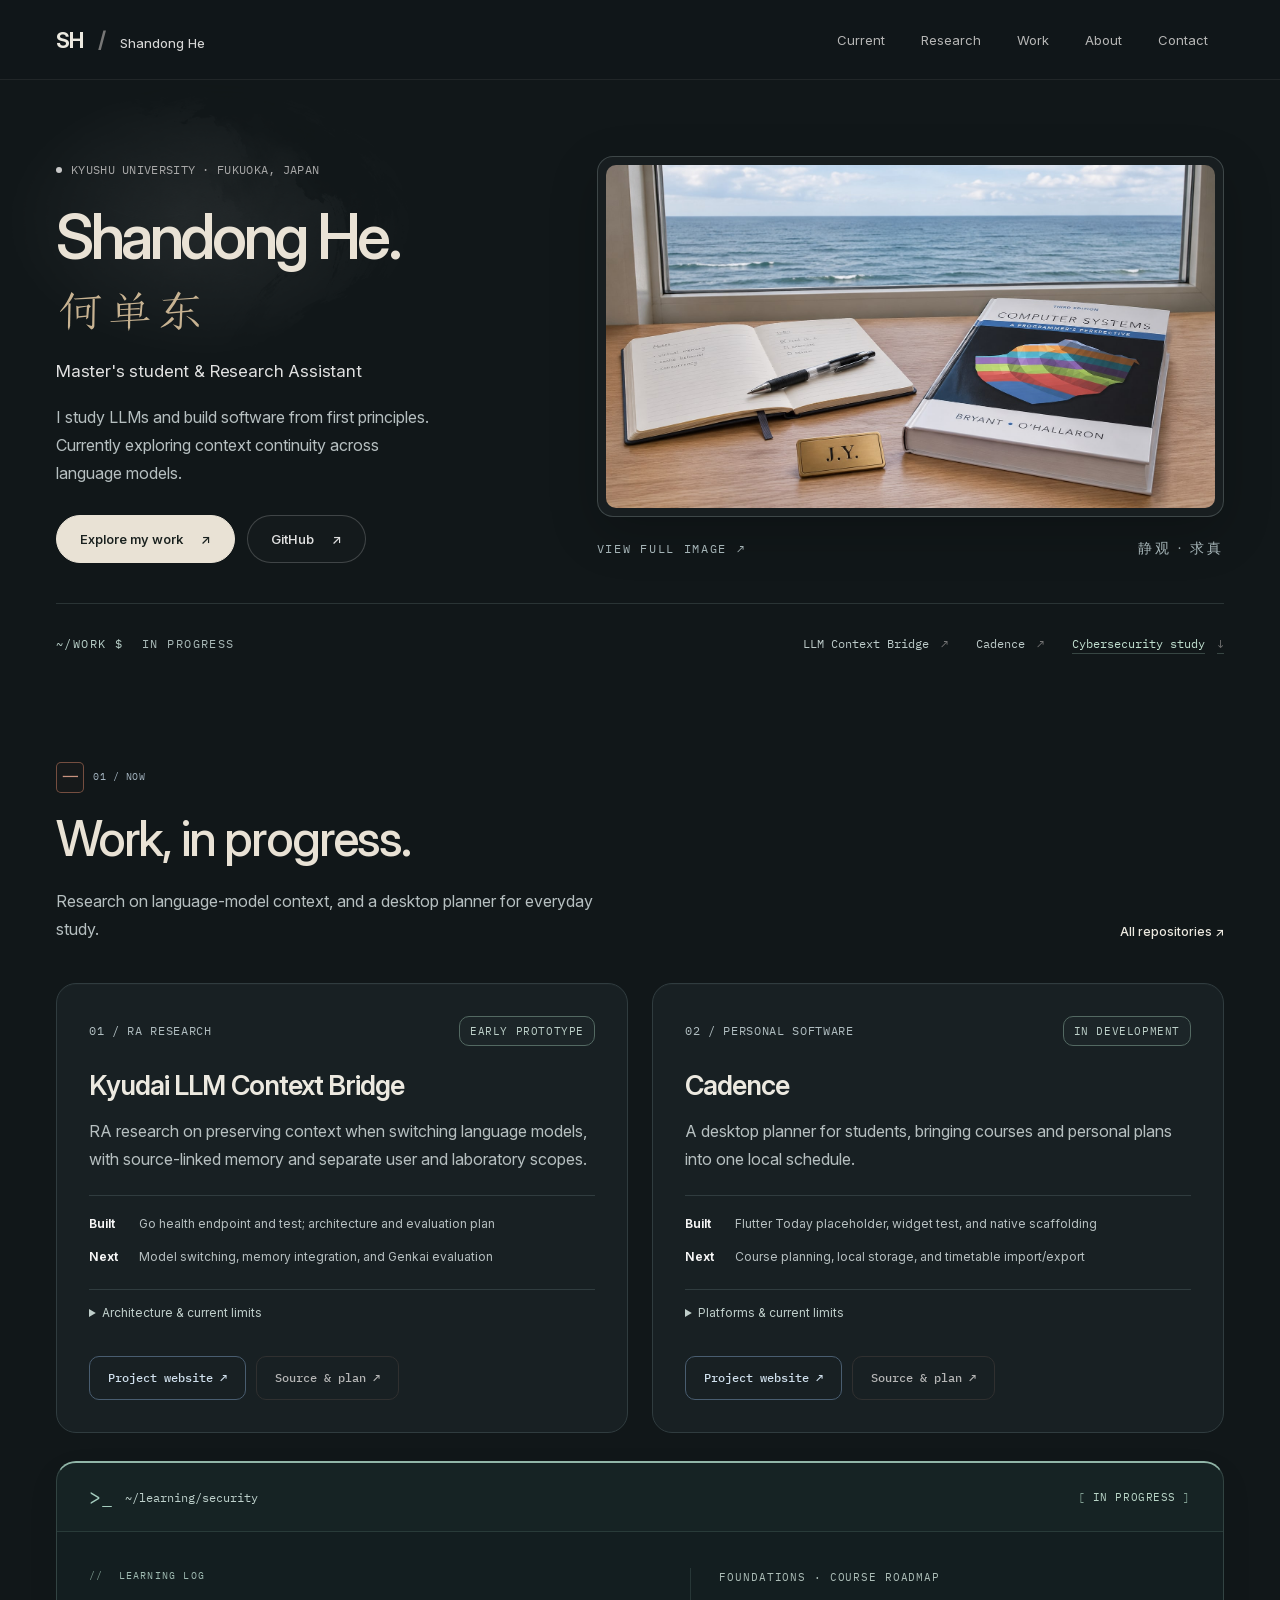
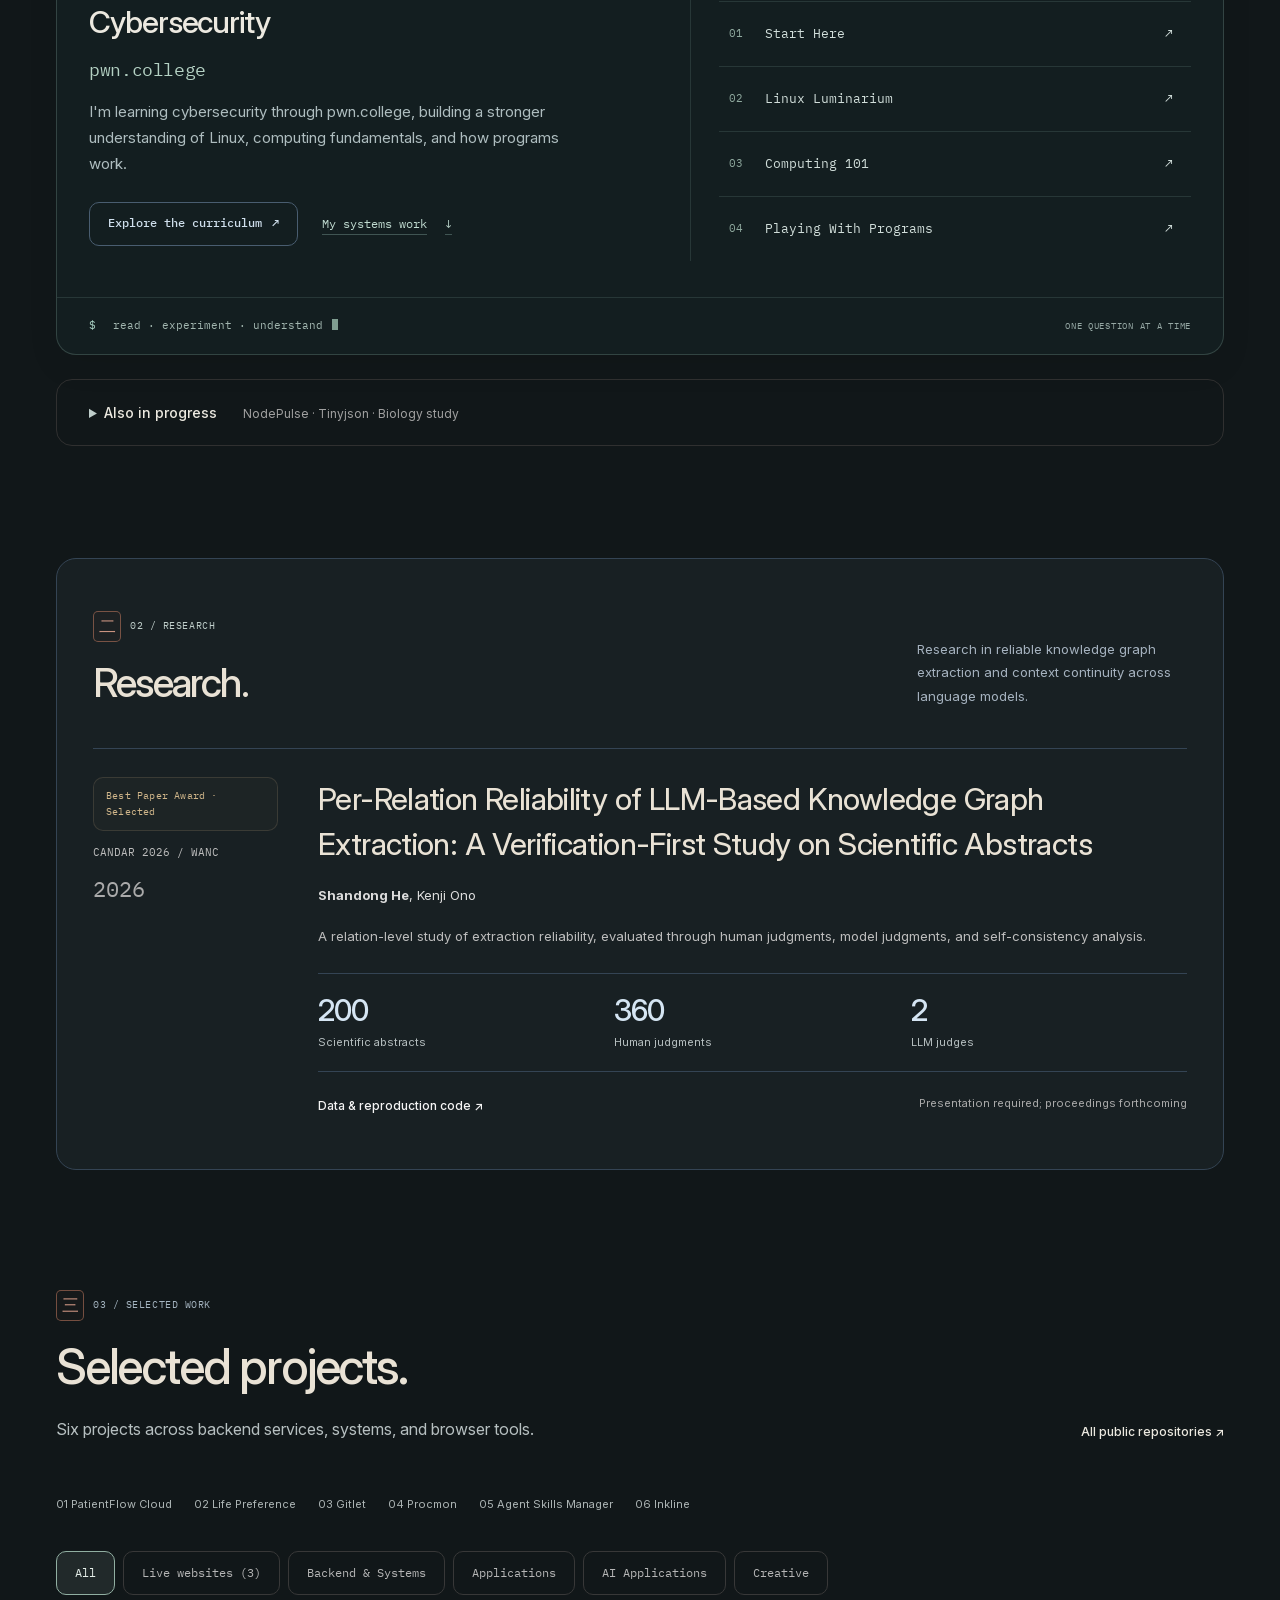
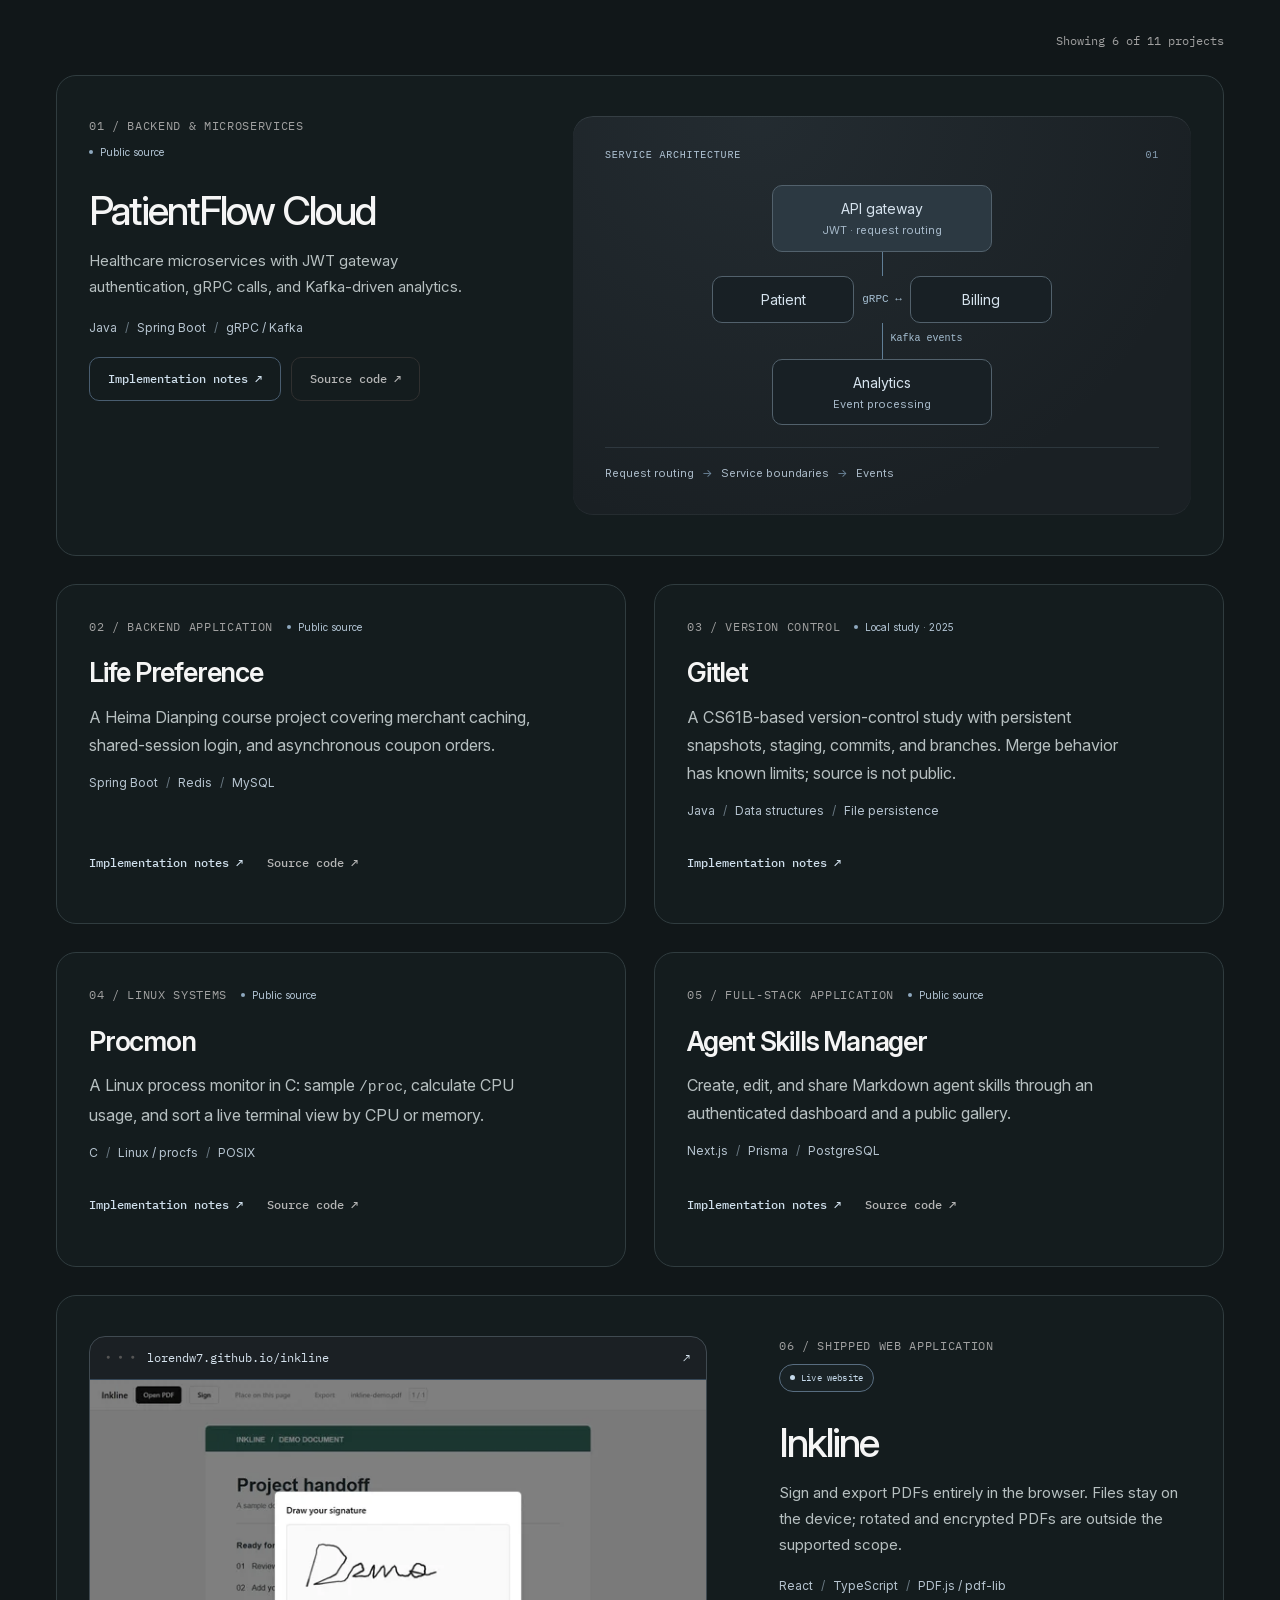
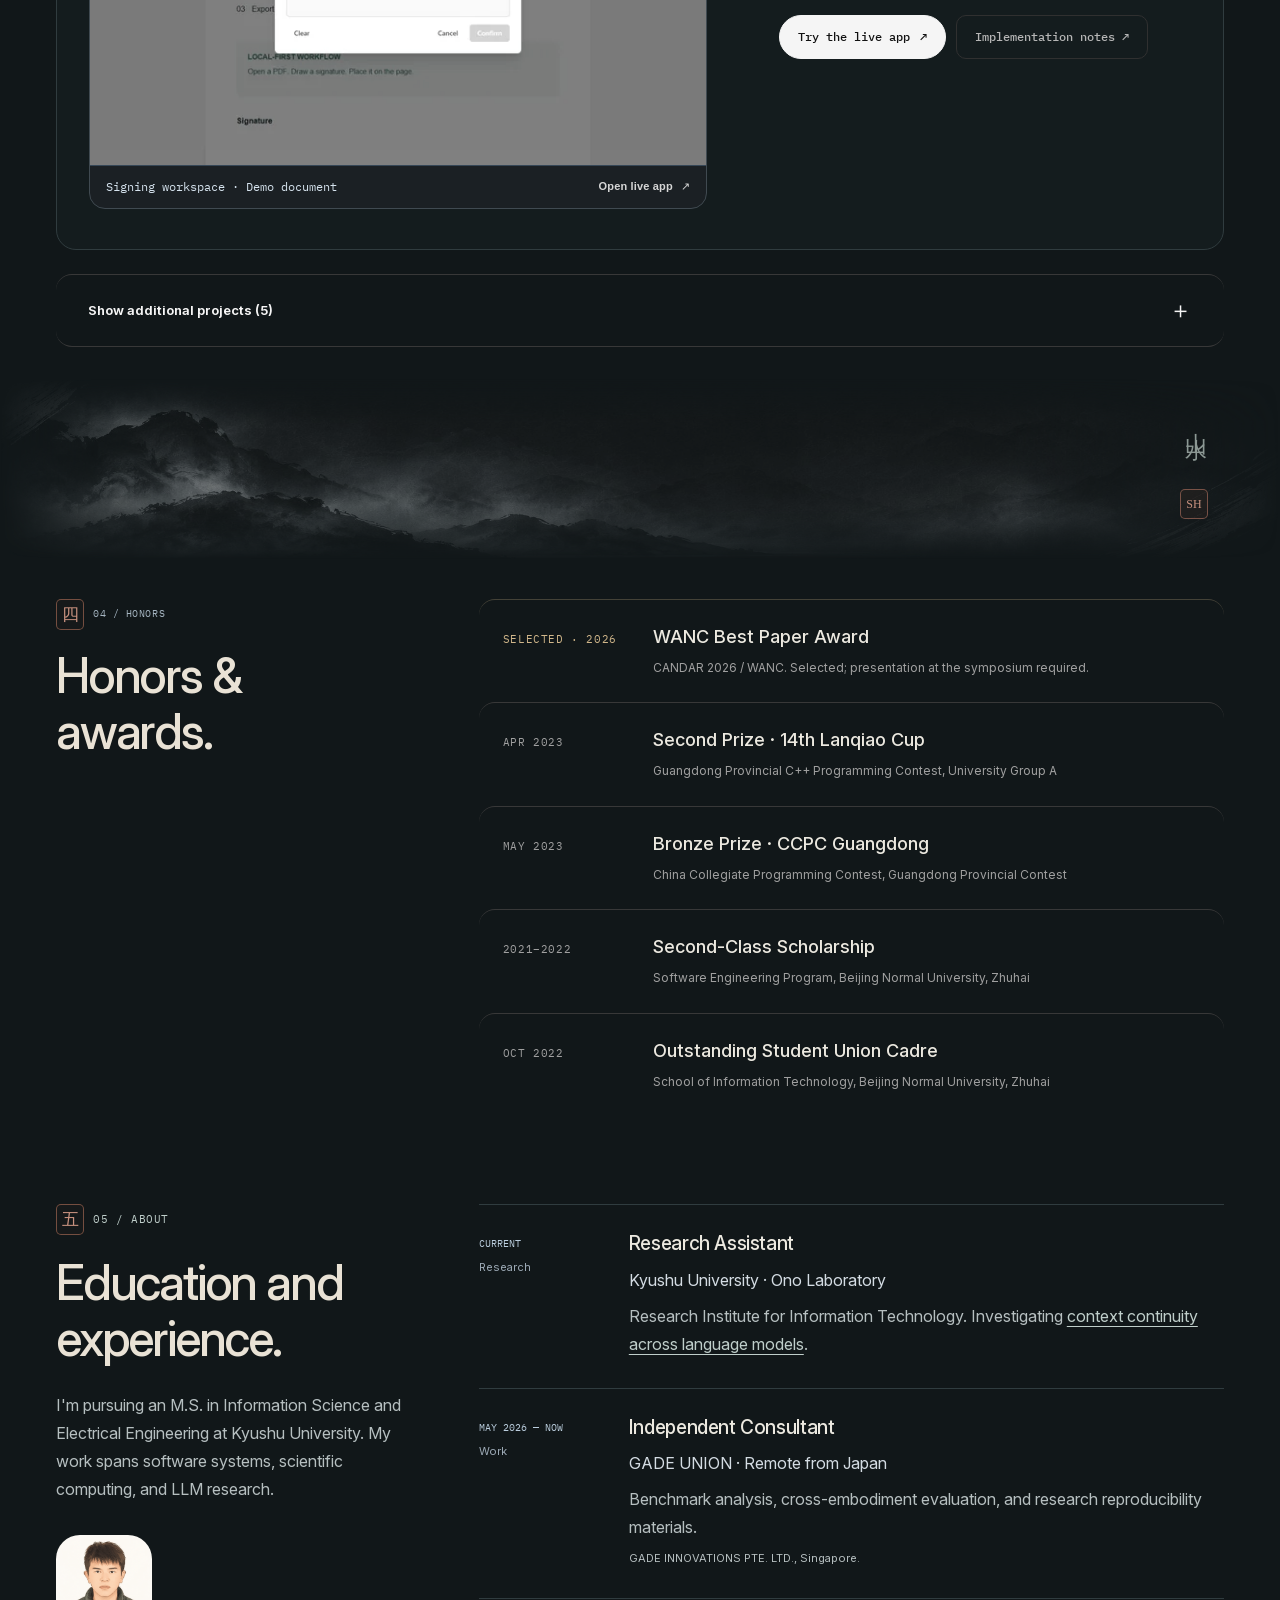
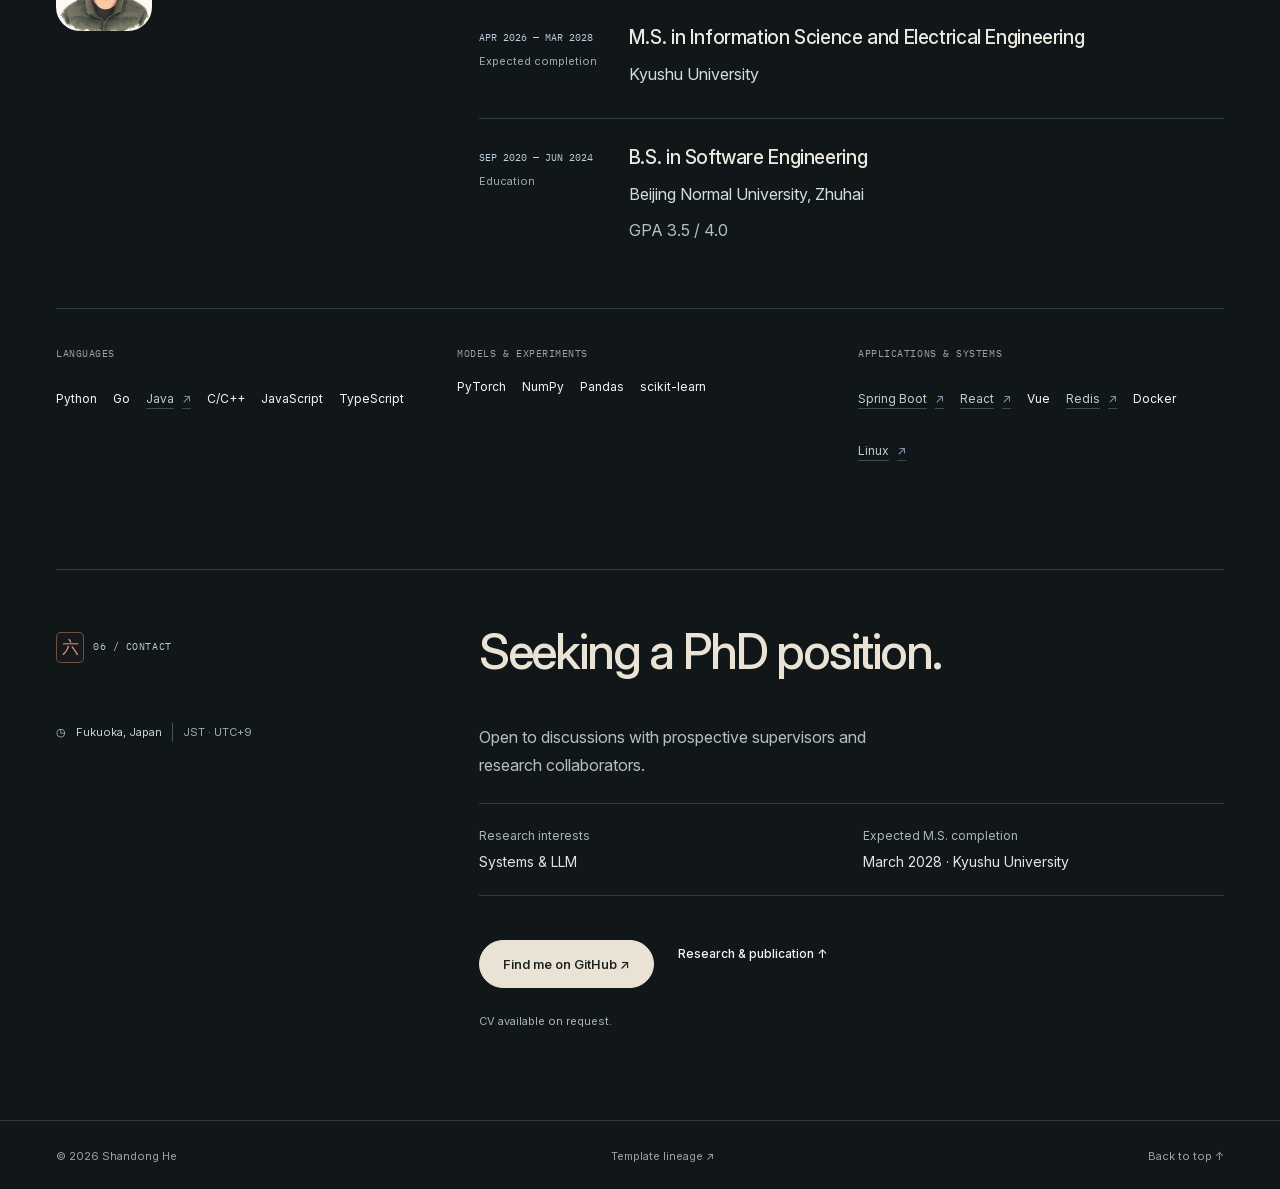
==== commit d978f645: "Restore the ink landscape and add restrained pointer highlights" ====
--- a/index.html
+++ b/index.html
@@ -20,9 +20,9 @@
 <link rel="stylesheet" href="styles.css?v=20261106-cinema">
 <link rel="stylesheet" href="simplefolio.css?v=20261023-award">
 <link rel="preload" href="assets/fonts/InterVariable.woff2" as="font" type="font/woff2" crossorigin>
-<link rel="stylesheet" href="ink.css?v=20261107-quiet-study">
+<link rel="stylesheet" href="ink.css?v=20261107-ink-light">
 <script src="navigation.js?v=20261106-detail" defer></script>
-<script src="main.js?v=20261107-quiet-study" defer>
+<script src="main.js?v=20261107-ink-light" defer>
 </script>
 </head>
 <body>
--- a/ink.css
+++ b/ink.css
@@ -838,14 +838,33 @@
 html[data-design=ink] .learning-map__number { padding:0; font-size:11px; }
 html[data-design=ink] .learning-log__bar { gap:12px 20px; }
 html[data-design=ink] .learning-log__footer { font-size:11px; }
-html[data-design=ink] .ink-interlude { height:180px; margin:56px 0 24px; background:none; }
-html[data-design=ink] .ink-interlude::before { opacity:.12; filter:grayscale(1); mix-blend-mode:normal; mask-image:radial-gradient(ellipse at center,#000,transparent 72%); }
+html[data-design=ink] .ink-interlude { height:180px; margin:32px 0 8px; background:none; }
+html[data-design=ink] .ink-interlude::before {
+  opacity:.64; filter:grayscale(.65); mix-blend-mode:normal;
+  background-size:cover; background-position:center 72%;
+  mask-image:linear-gradient(transparent,#000 24%,#000 70%,transparent),linear-gradient(90deg,transparent,#000 14%,#000 78%,transparent);
+  mask-composite:intersect;
+}
 html[data-design=ink] .landscape-title { top:36px; font-size:22px; color:#8c9894; font-family:"Songti SC","SimSun",serif; }
 html[data-design=ink] .landscape-seal { top:110px; }
 html[data-design=ink] .contact-section .contact-frame { display:none; }
-html[data-design=ink] .contact-section { border-top:1px solid var(--line); padding-top:44px; }
+html[data-design=ink] .contact-section { border-top:1px solid var(--line); padding-top:44px; margin-top:64px; }
+html[data-design=ink] .about-section { padding-top:88px; padding-bottom:64px; }
 html[data-design=ink] .case-hero::before,html[data-design=ink] .contact-section::before { background:none; }
 html[data-design=ink] .reading-progress { background:#8fa89c; }
+/* A quiet, card-local pool of light. The artwork and text never move. */
+@media(hover:hover) and (pointer:fine) and (prefers-reduced-motion:no-preference) {
+  html[data-design=ink] .pointer-surface { position:relative; isolation:isolate; }
+  html[data-design=ink] .pointer-surface::after {
+    content:""; position:absolute; inset:0; z-index:-1; pointer-events:none;
+    border-radius:inherit; opacity:0; transition:opacity 180ms ease;
+    background:radial-gradient(300px circle at var(--pointer-x,50%) var(--pointer-y,50%),#afcbbf12,transparent 100%);
+  }
+  html[data-design=ink] .learning-log.pointer-surface::after {
+    background:radial-gradient(340px circle at var(--pointer-x,50%) var(--pointer-y,50%),#95cdb91c,transparent 100%);
+  }
+  html[data-design=ink] .pointer-surface.is-pointer-active::after { opacity:1; }
+}
 @media(hover:hover) {
   html[data-design=ink] :is(.featured-grid,.archive-grid) .project-card:hover { background:#192225; border-color:#61746d; transform:none; }
   html[data-design=ink] .now-card:hover { border-color:#61746d; }
@@ -869,10 +888,12 @@
   html[data-design=ink] .learning-map li a { font-size:12px; gap:8px; padding-inline:4px; }
   html[data-design=ink] .learning-log__label { font-size:11px; }
   html[data-design=ink] .learning-log__footer { font-size:10px; }
-  html[data-design=ink] .ink-interlude { height:140px; margin-block:32px 16px; }
+  html[data-design=ink] .ink-interlude { height:132px; margin-block:24px 0; }
+  html[data-design=ink] .ink-interlude::before { background-size:auto 200px; background-position:40% 76%; }
   html[data-design=ink] .landscape-title { top:20px; font-size:18px; }
   html[data-design=ink] .landscape-seal { top:84px; }
-  html[data-design=ink] .contact-section { padding-top:32px; }
+  html[data-design=ink] .about-section { padding-top:64px; padding-bottom:44px; }
+  html[data-design=ink] .contact-section { padding-top:32px; margin-top:40px; }
 }
 @media print {
   html[data-design=ink] :is(.site-header,main,footer) { width:100%; }
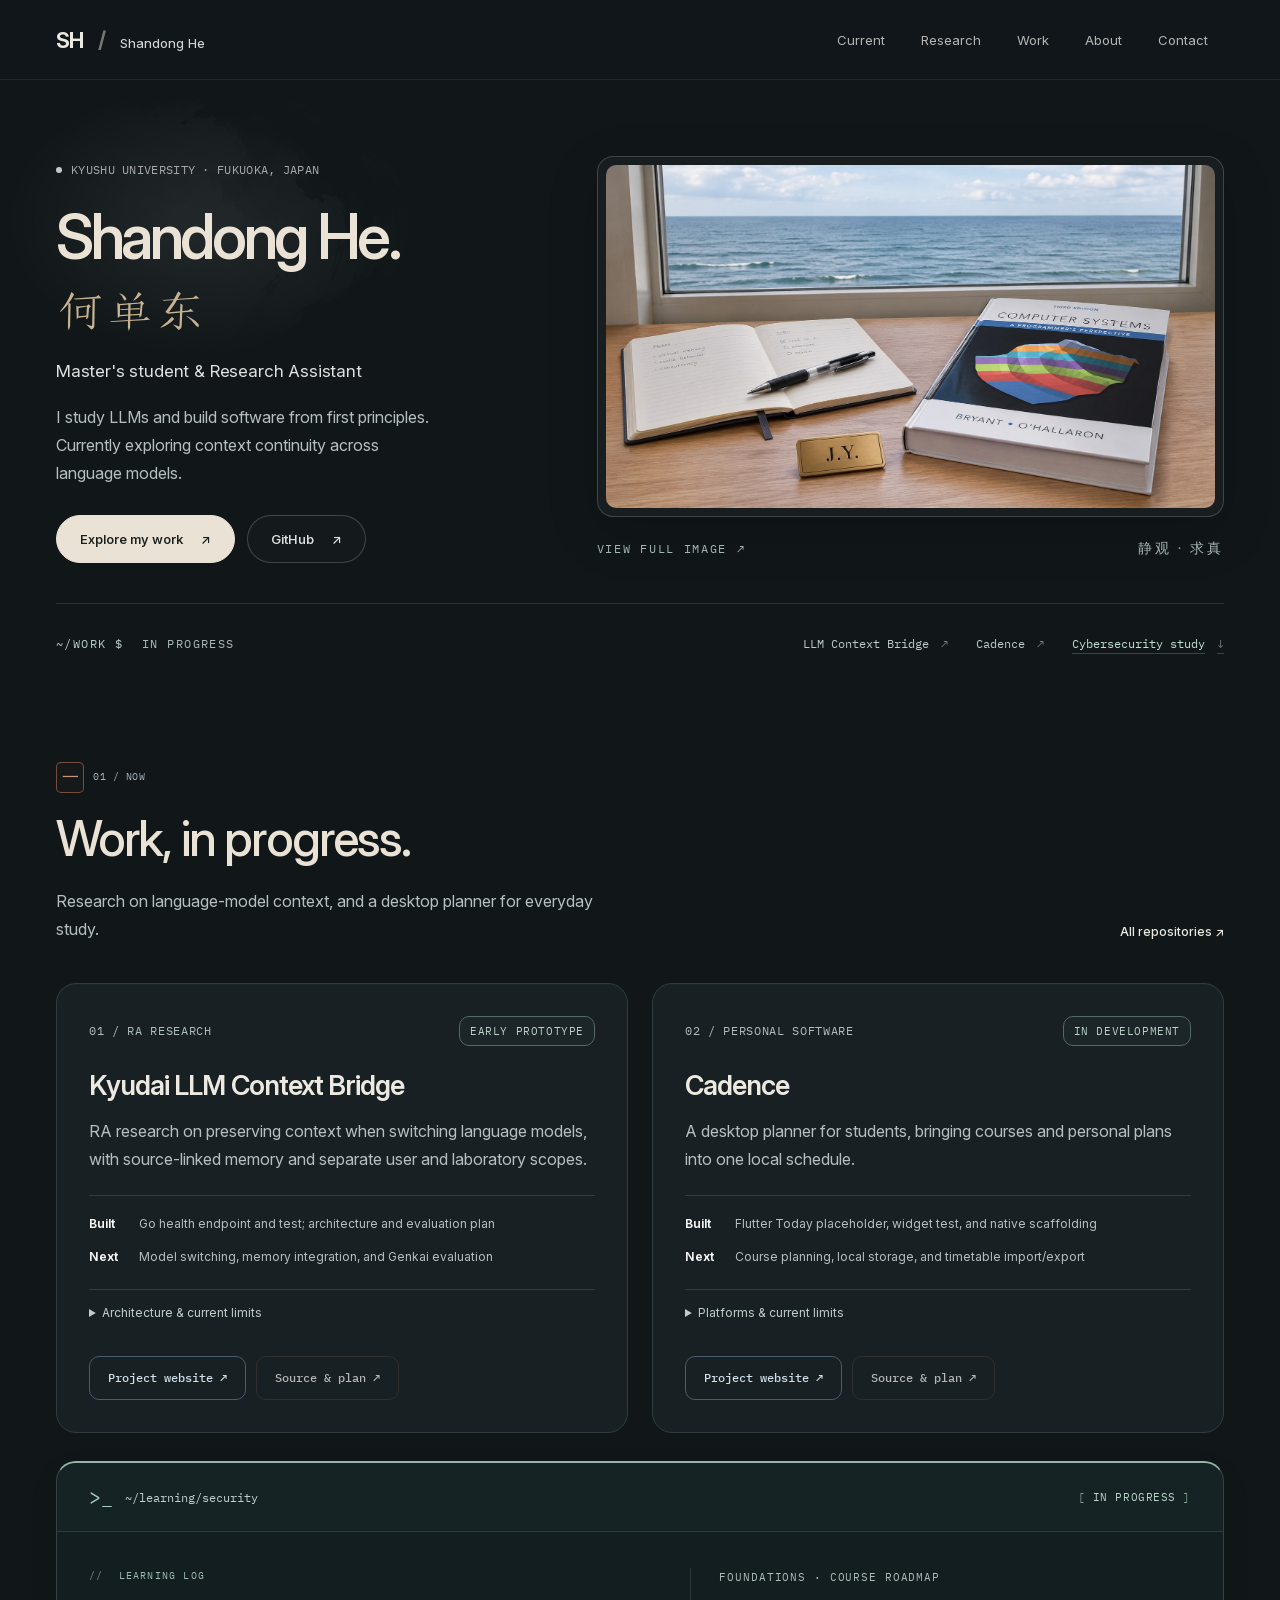
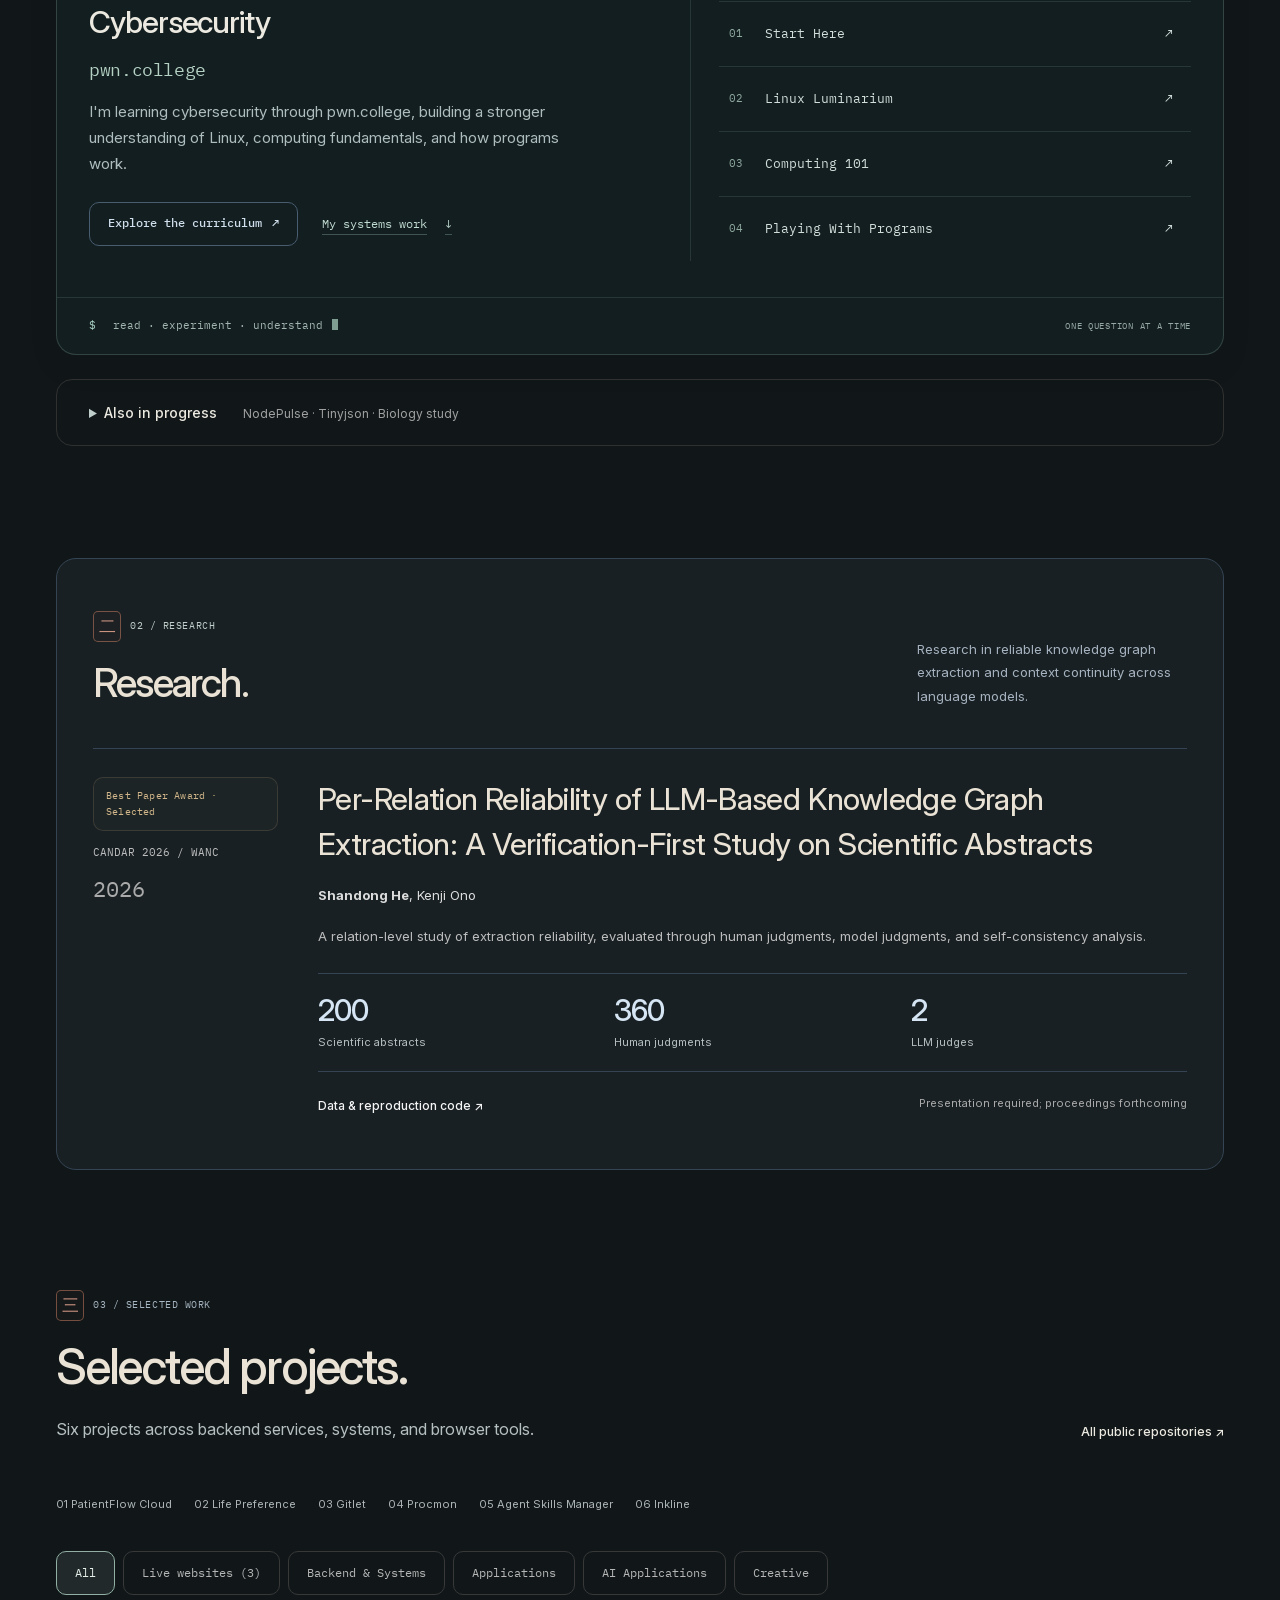
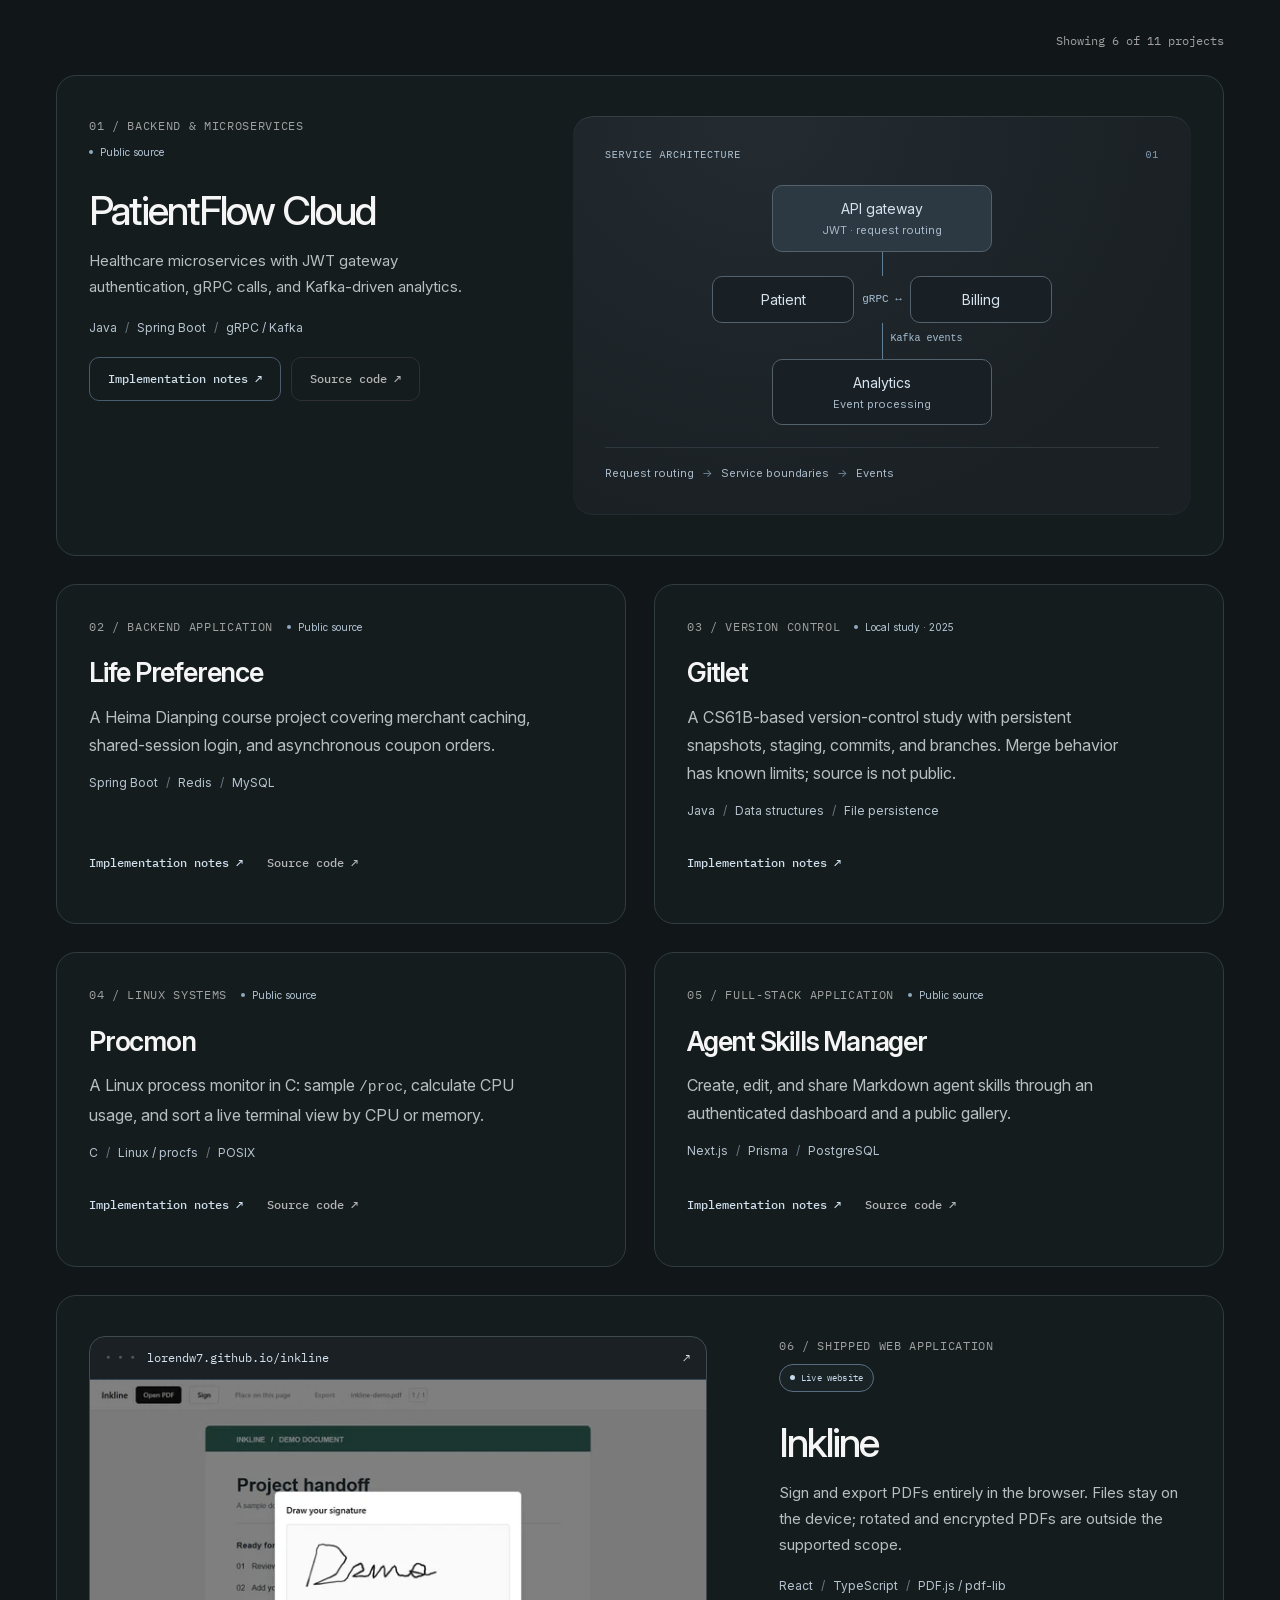
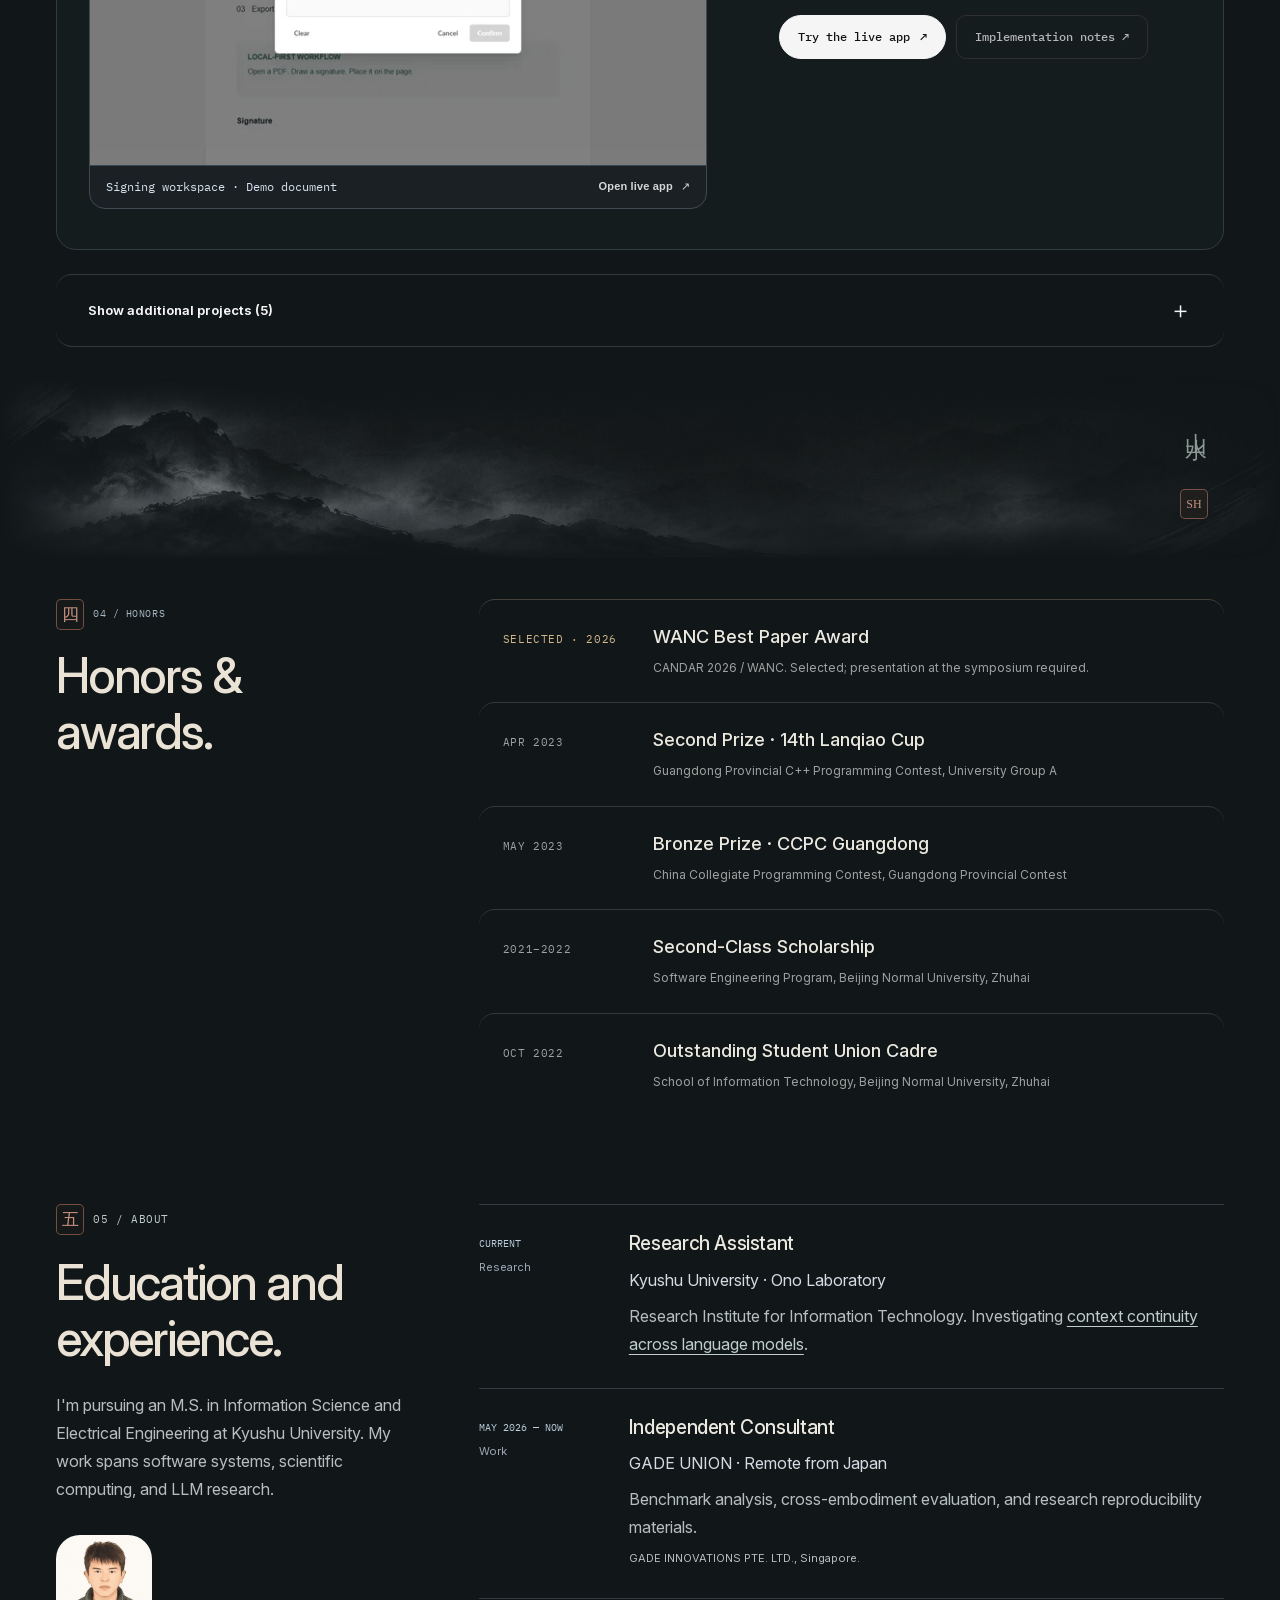
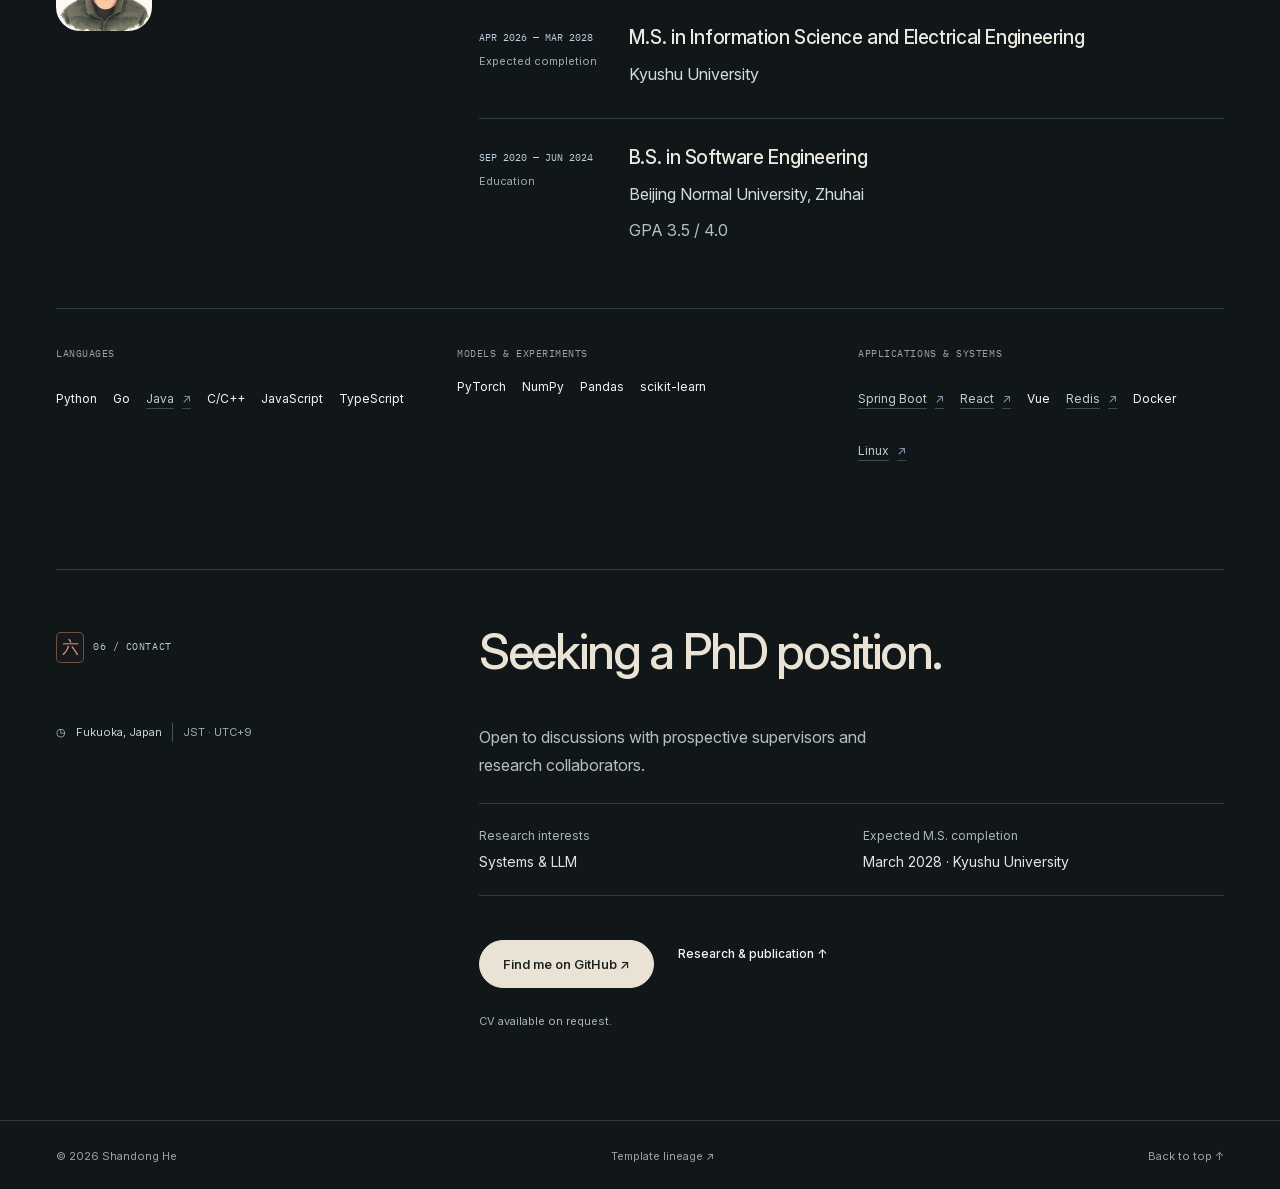
==== commit 1dcaf14c: "Unify pointer lighting across the portfolio and project notes" ====
--- a/index.html
+++ b/index.html
@@ -20,9 +20,9 @@
 <link rel="stylesheet" href="styles.css?v=20261106-cinema">
 <link rel="stylesheet" href="simplefolio.css?v=20261023-award">
 <link rel="preload" href="assets/fonts/InterVariable.woff2" as="font" type="font/woff2" crossorigin>
-<link rel="stylesheet" href="ink.css?v=20261107-ink-light">
-<script src="navigation.js?v=20261106-detail" defer></script>
-<script src="main.js?v=20261107-ink-light" defer>
+<link rel="stylesheet" href="ink.css?v=20261107-global-aura">
+<script src="navigation.js?v=20261107-global-aura" defer></script>
+<script src="main.js?v=20261107-global-aura" defer>
 </script>
 </head>
 <body>
--- a/ink.css
+++ b/ink.css
@@ -852,18 +852,20 @@
 html[data-design=ink] .about-section { padding-top:88px; padding-bottom:64px; }
 html[data-design=ink] .case-hero::before,html[data-design=ink] .contact-section::before { background:none; }
 html[data-design=ink] .reading-progress { background:#8fa89c; }
-/* A quiet, card-local pool of light. The artwork and text never move. */
-@media(hover:hover) and (pointer:fine) and (prefers-reduced-motion:no-preference) {
-  html[data-design=ink] .pointer-surface { position:relative; isolation:isolate; }
-  html[data-design=ink] .pointer-surface::after {
-    content:""; position:absolute; inset:0; z-index:-1; pointer-events:none;
-    border-radius:inherit; opacity:0; transition:opacity 180ms ease;
-    background:radial-gradient(300px circle at var(--pointer-x,50%) var(--pointer-y,50%),#afcbbf12,transparent 100%);
+/* A single soft pool of light crosses sections without clipping at cards. */
+.pointer-aura { display:none; }
+@media screen and (hover:hover) and (pointer:fine) and (prefers-reduced-motion:no-preference) {
+  html[data-design=ink] .pointer-aura {
+    display:block; position:fixed; inset:0; z-index:1000;
+    overflow:hidden; contain:strict; pointer-events:none;
+    opacity:0; transition:opacity 200ms ease;
   }
-  html[data-design=ink] .learning-log.pointer-surface::after {
-    background:radial-gradient(340px circle at var(--pointer-x,50%) var(--pointer-y,50%),#95cdb91c,transparent 100%);
+  html[data-design=ink] .pointer-aura__light {
+    display:block; position:absolute; top:0; left:0; width:720px; height:720px;
+    pointer-events:none; border-radius:50%;
+    background:radial-gradient(circle,#a6c8b912 0%,#8cb5a509 32%,transparent 70%);
   }
-  html[data-design=ink] .pointer-surface.is-pointer-active::after { opacity:1; }
+  html[data-design=ink] .pointer-aura.is-visible { opacity:1; }
 }
 @media(hover:hover) {
   html[data-design=ink] :is(.featured-grid,.archive-grid) .project-card:hover { background:#192225; border-color:#61746d; transform:none; }
